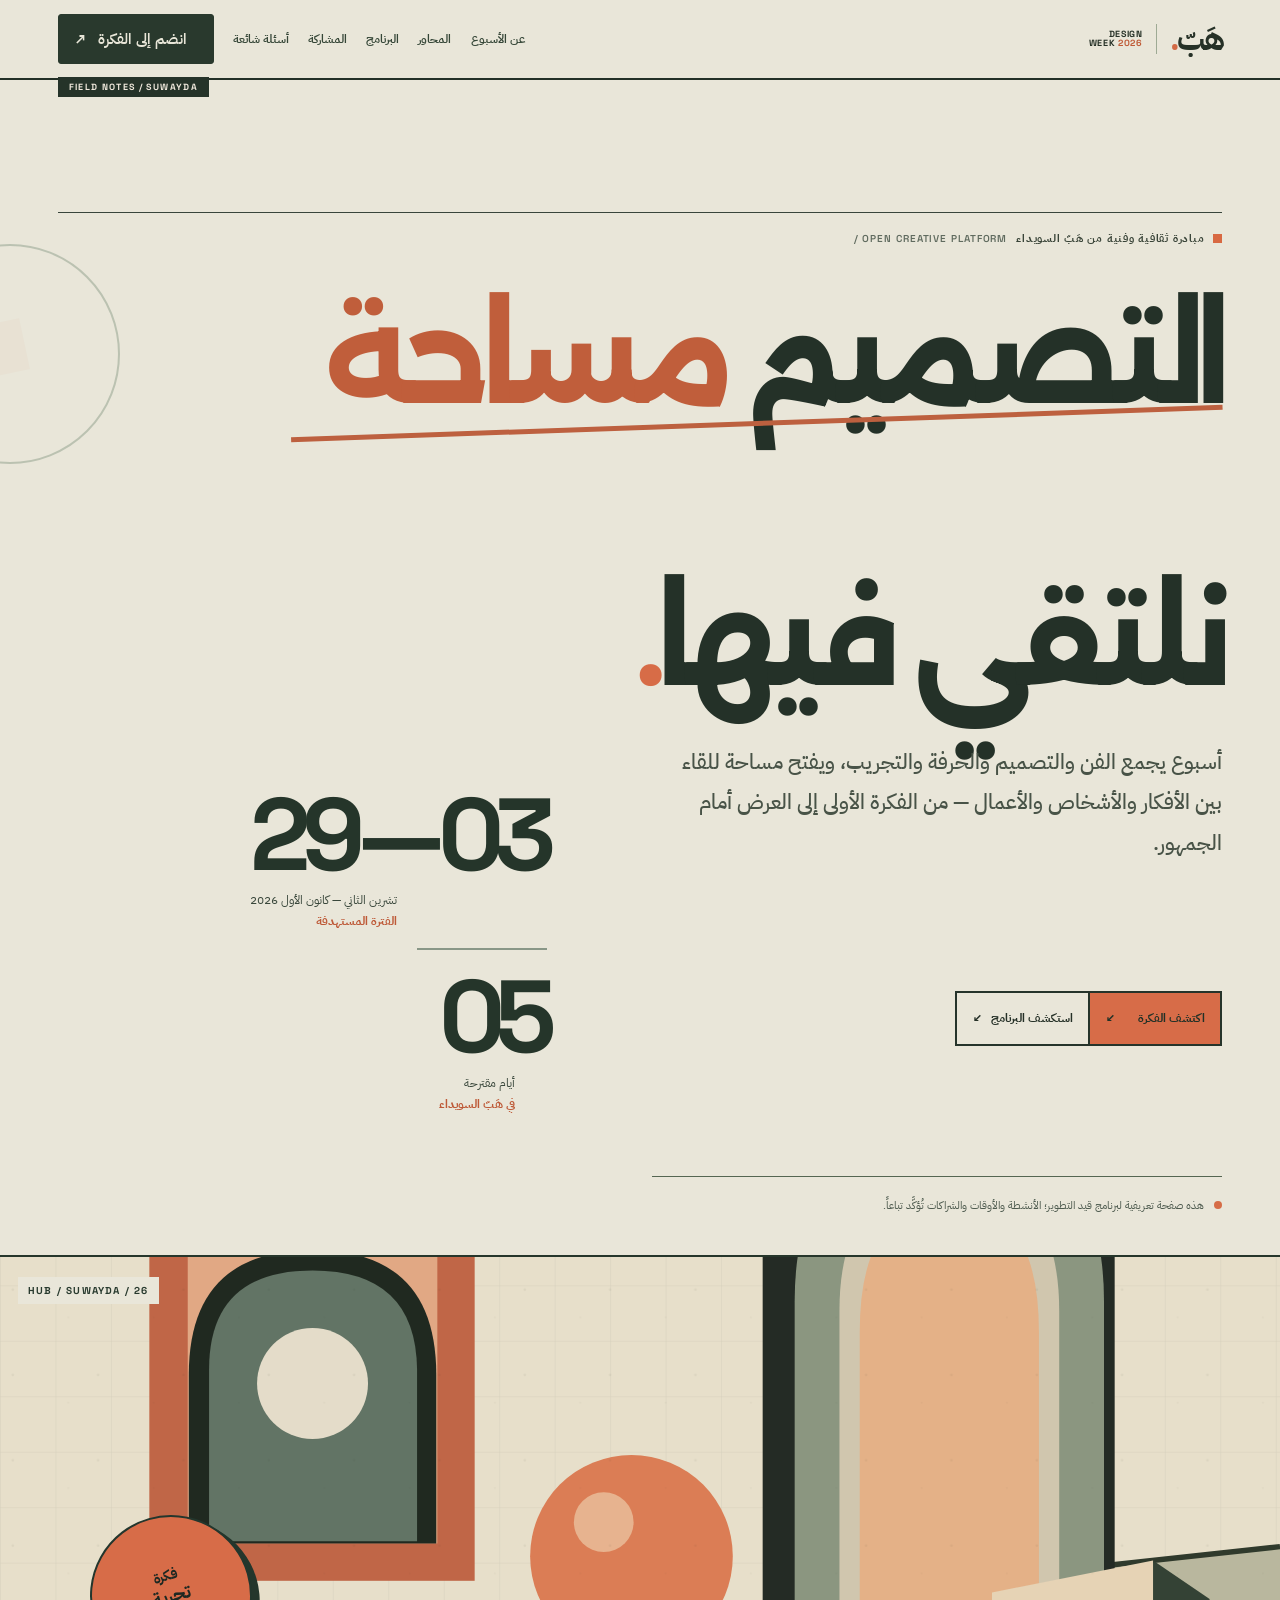
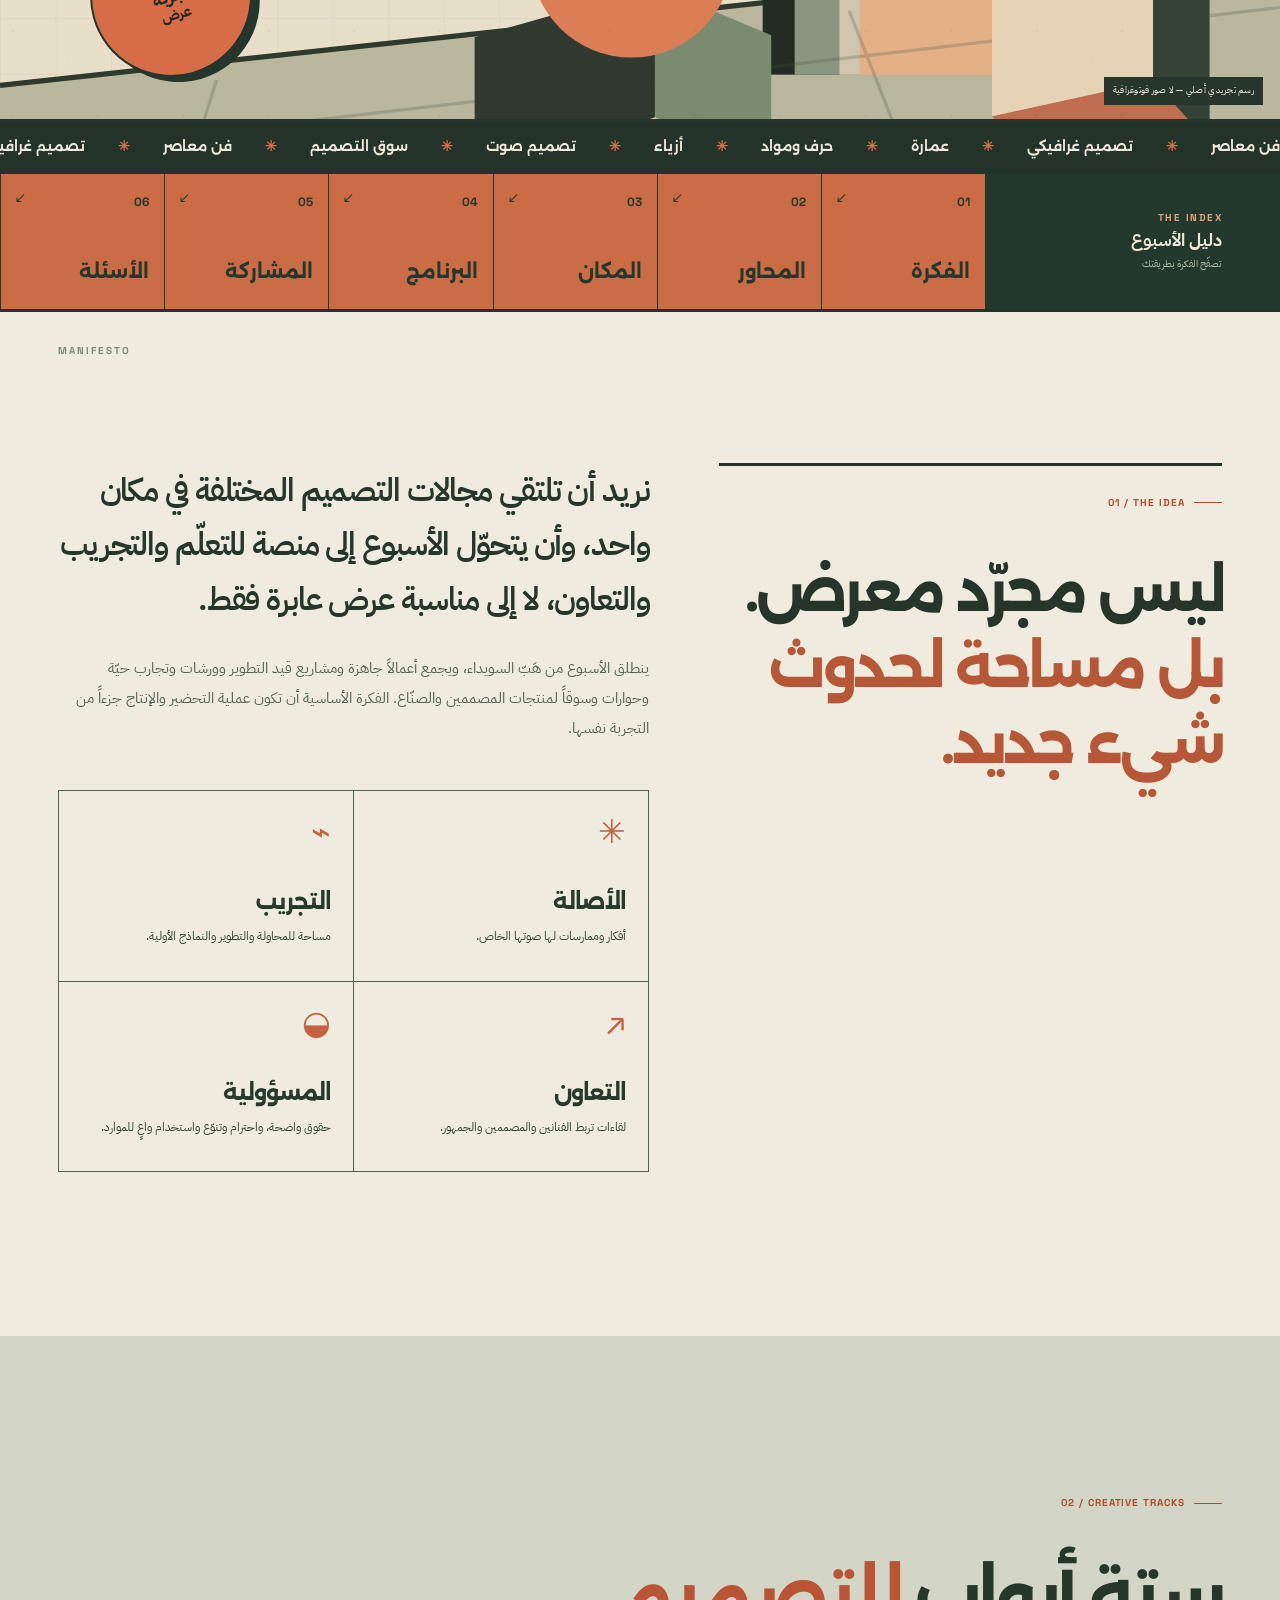
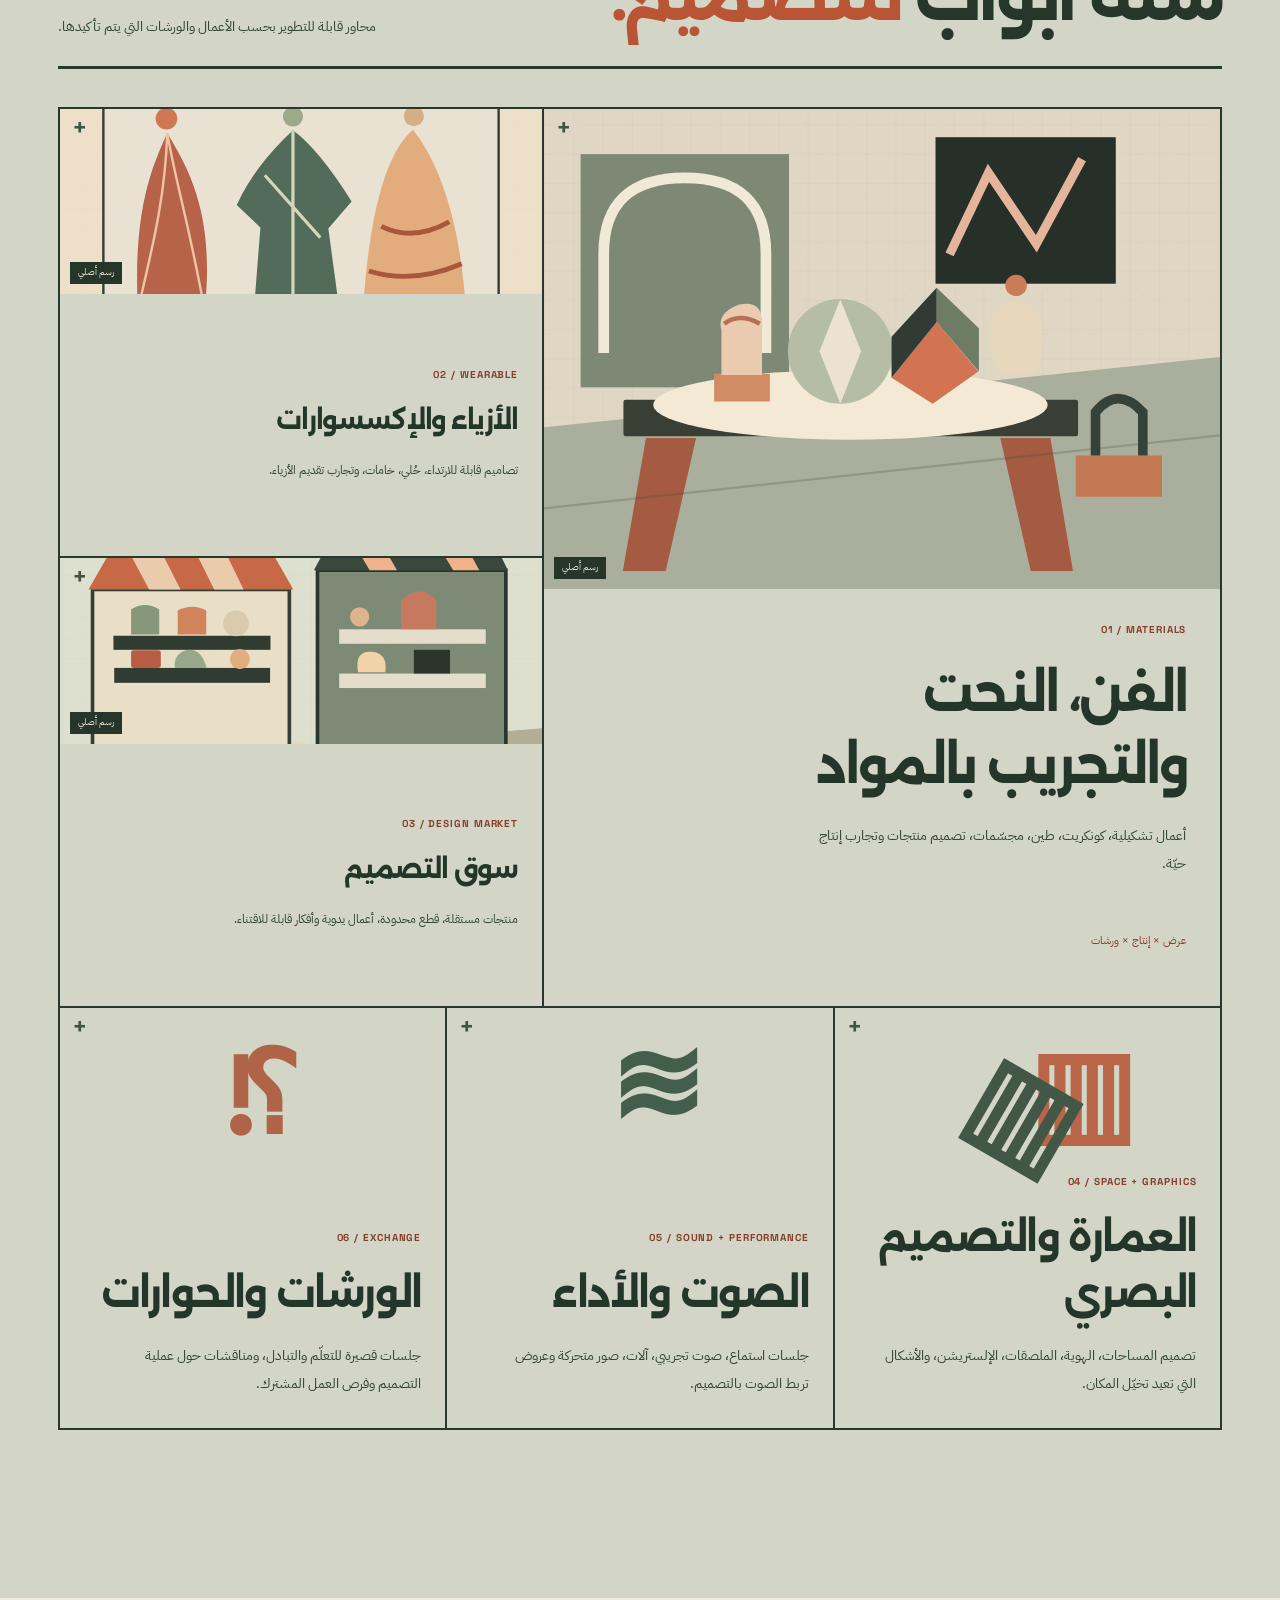
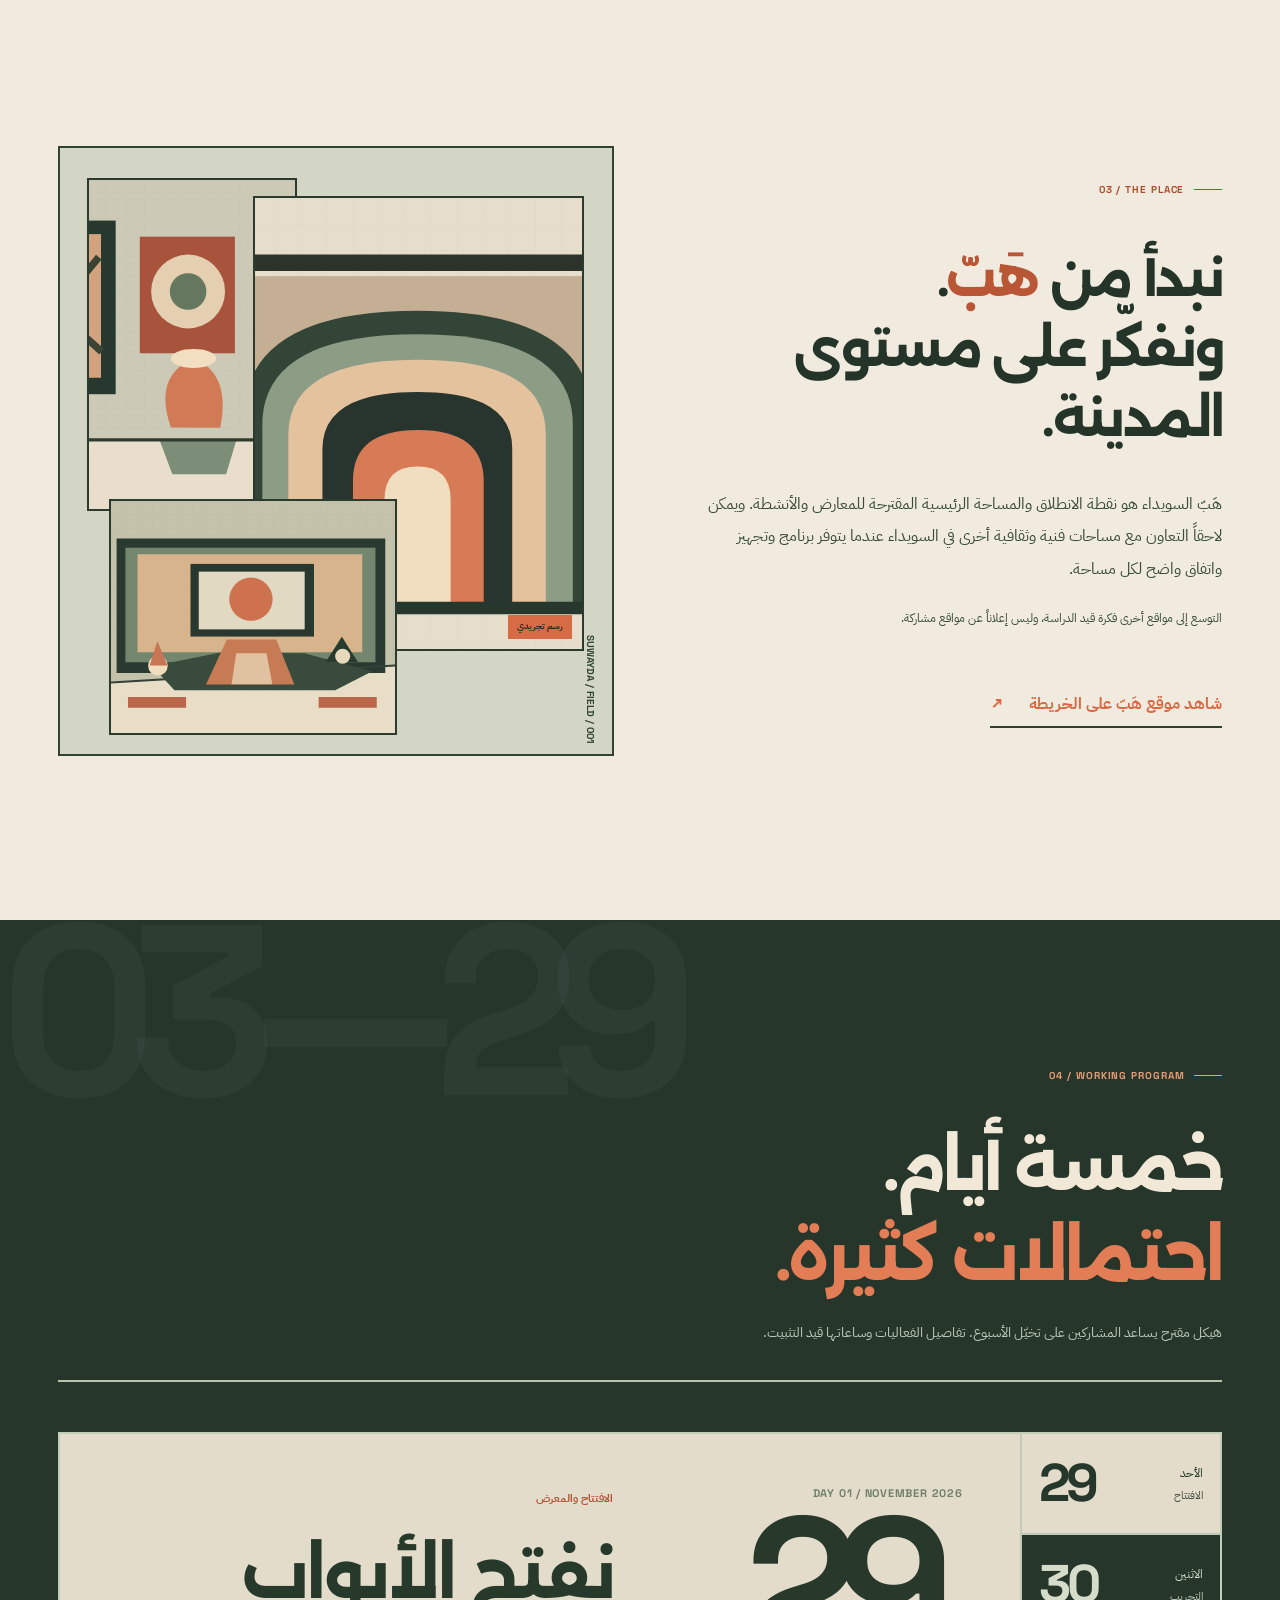
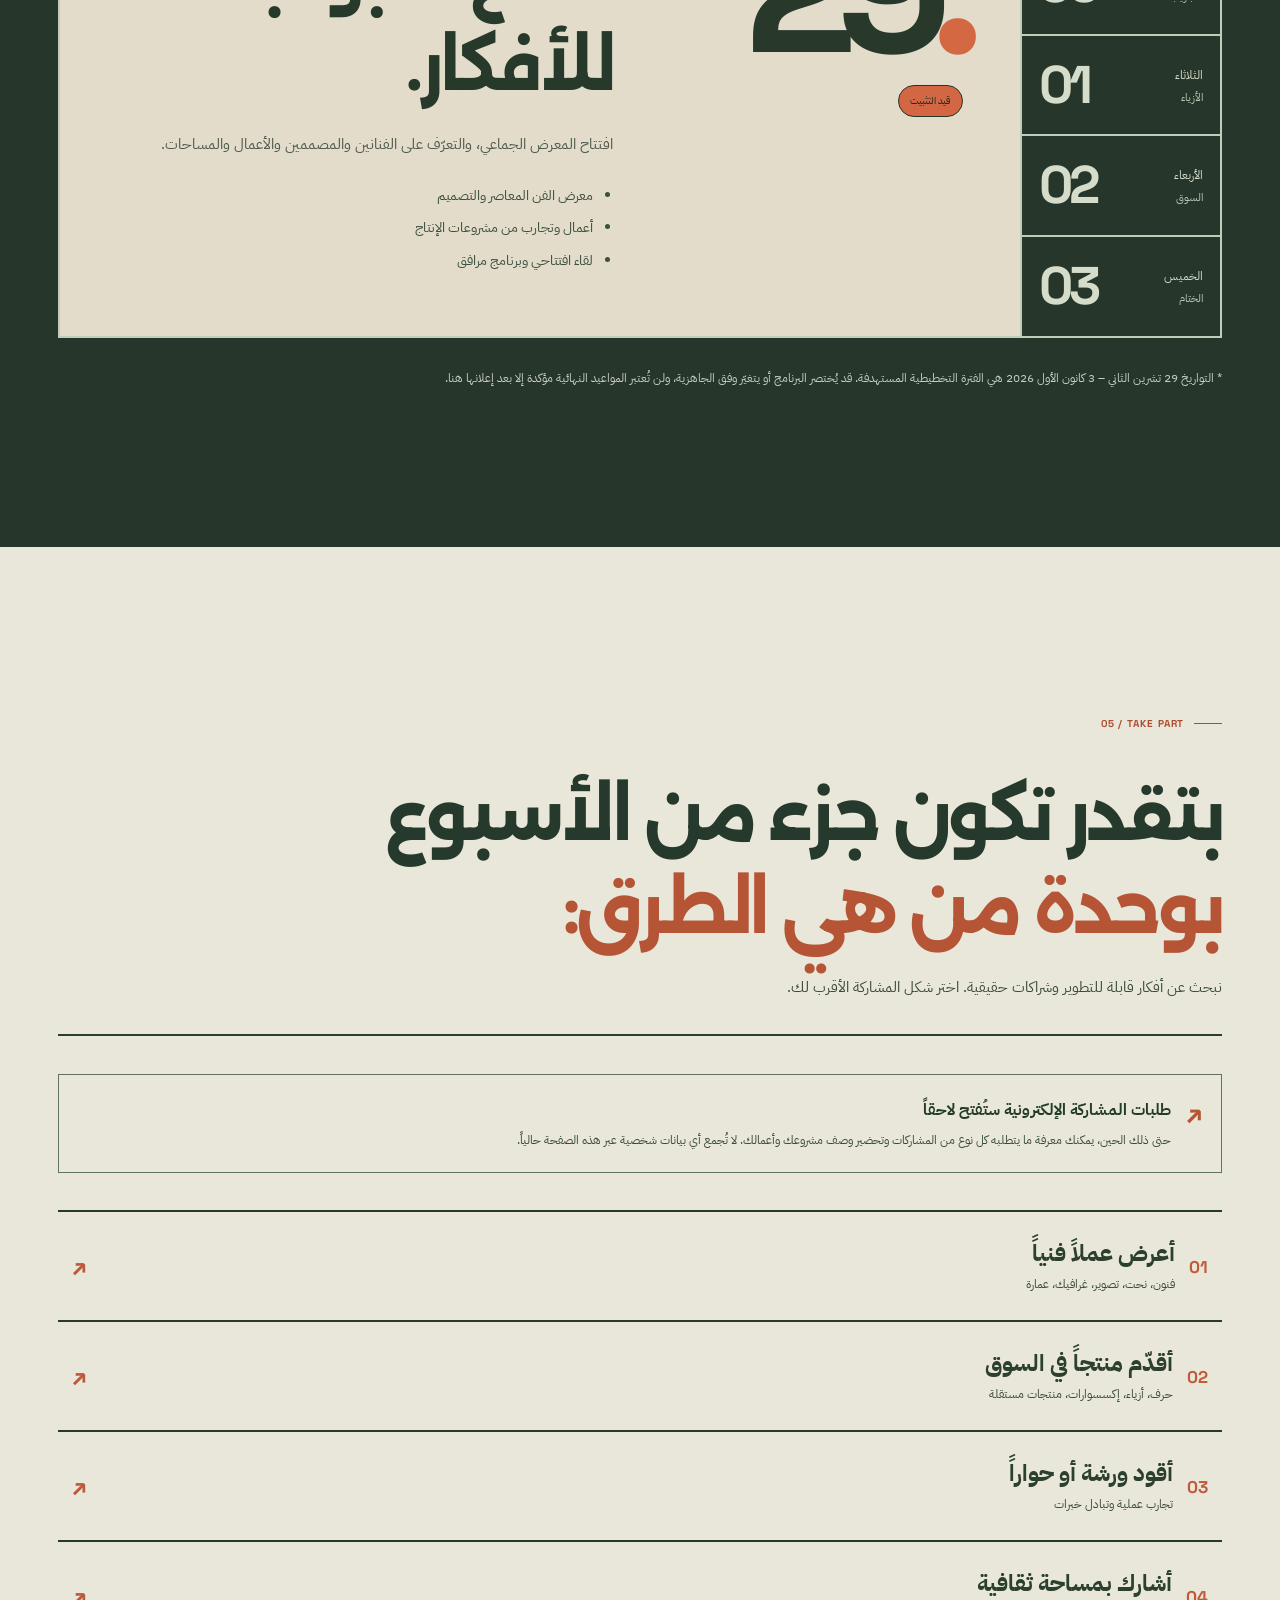
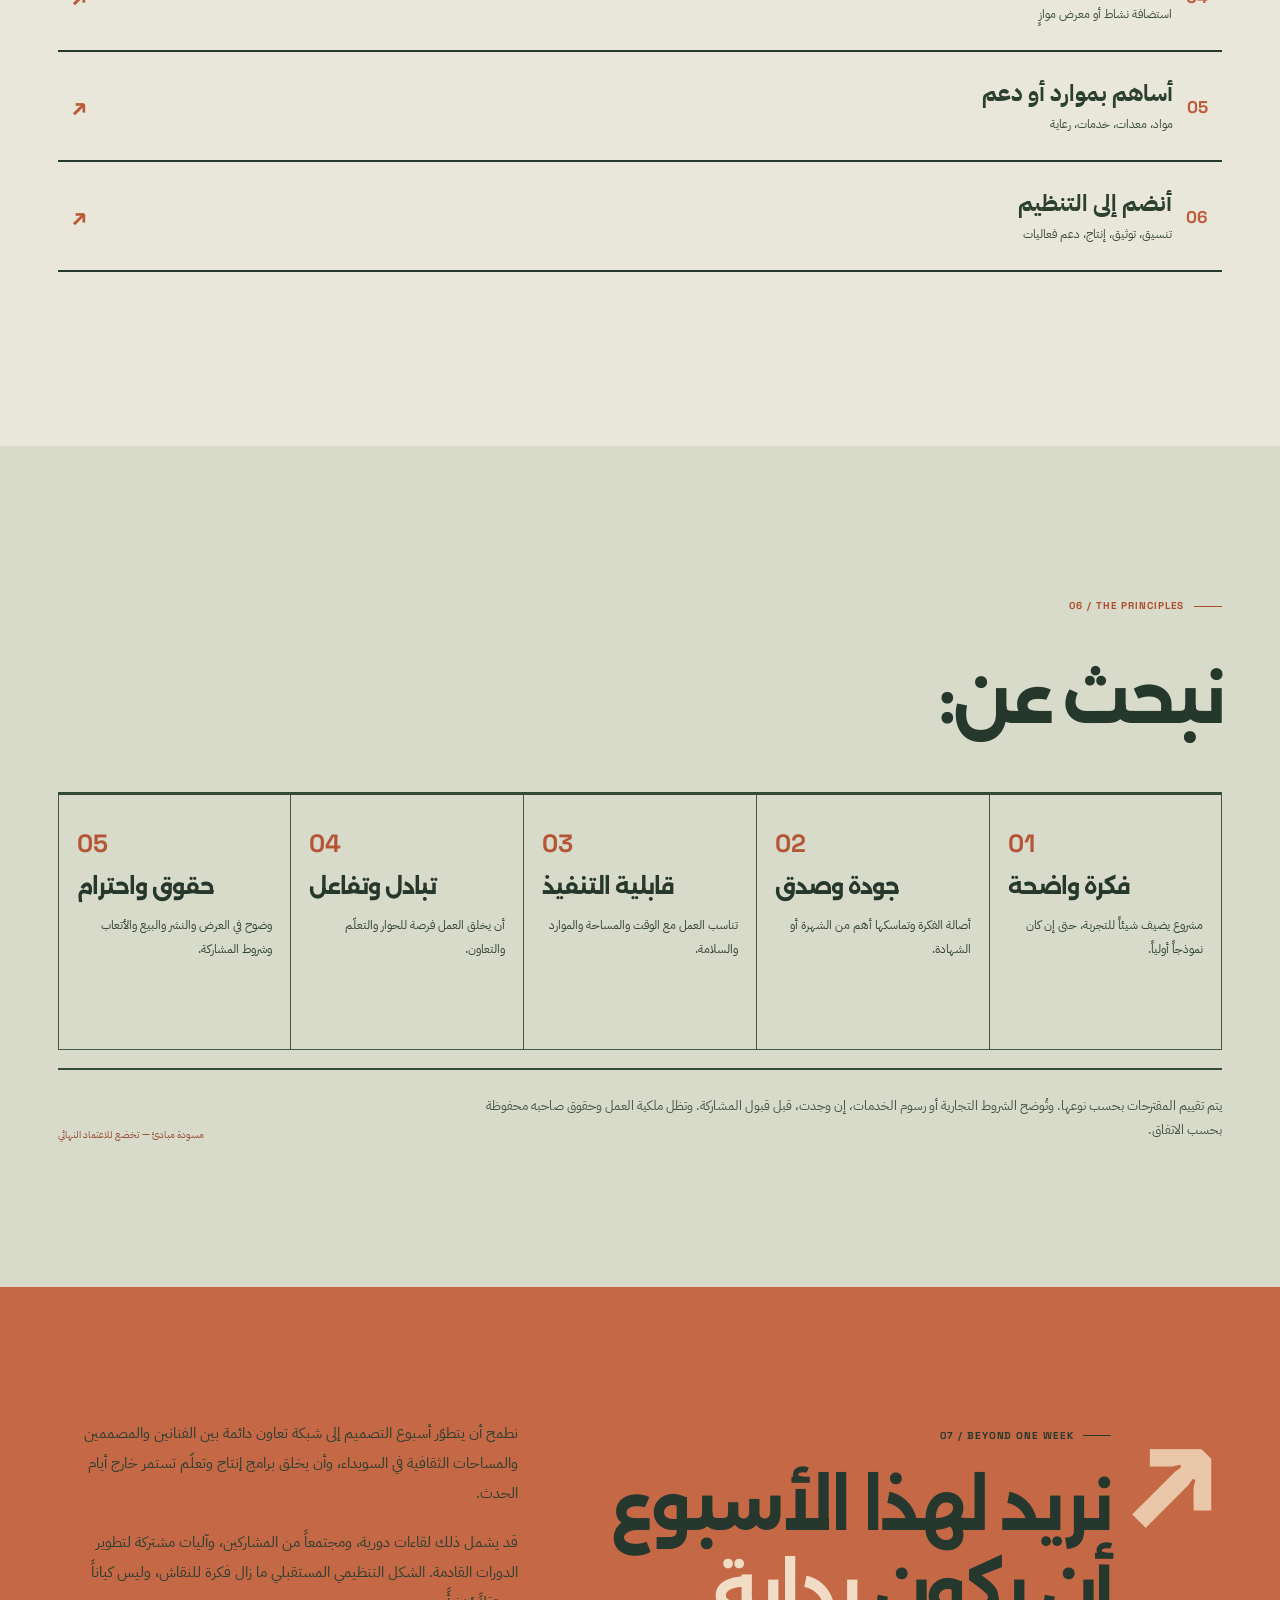
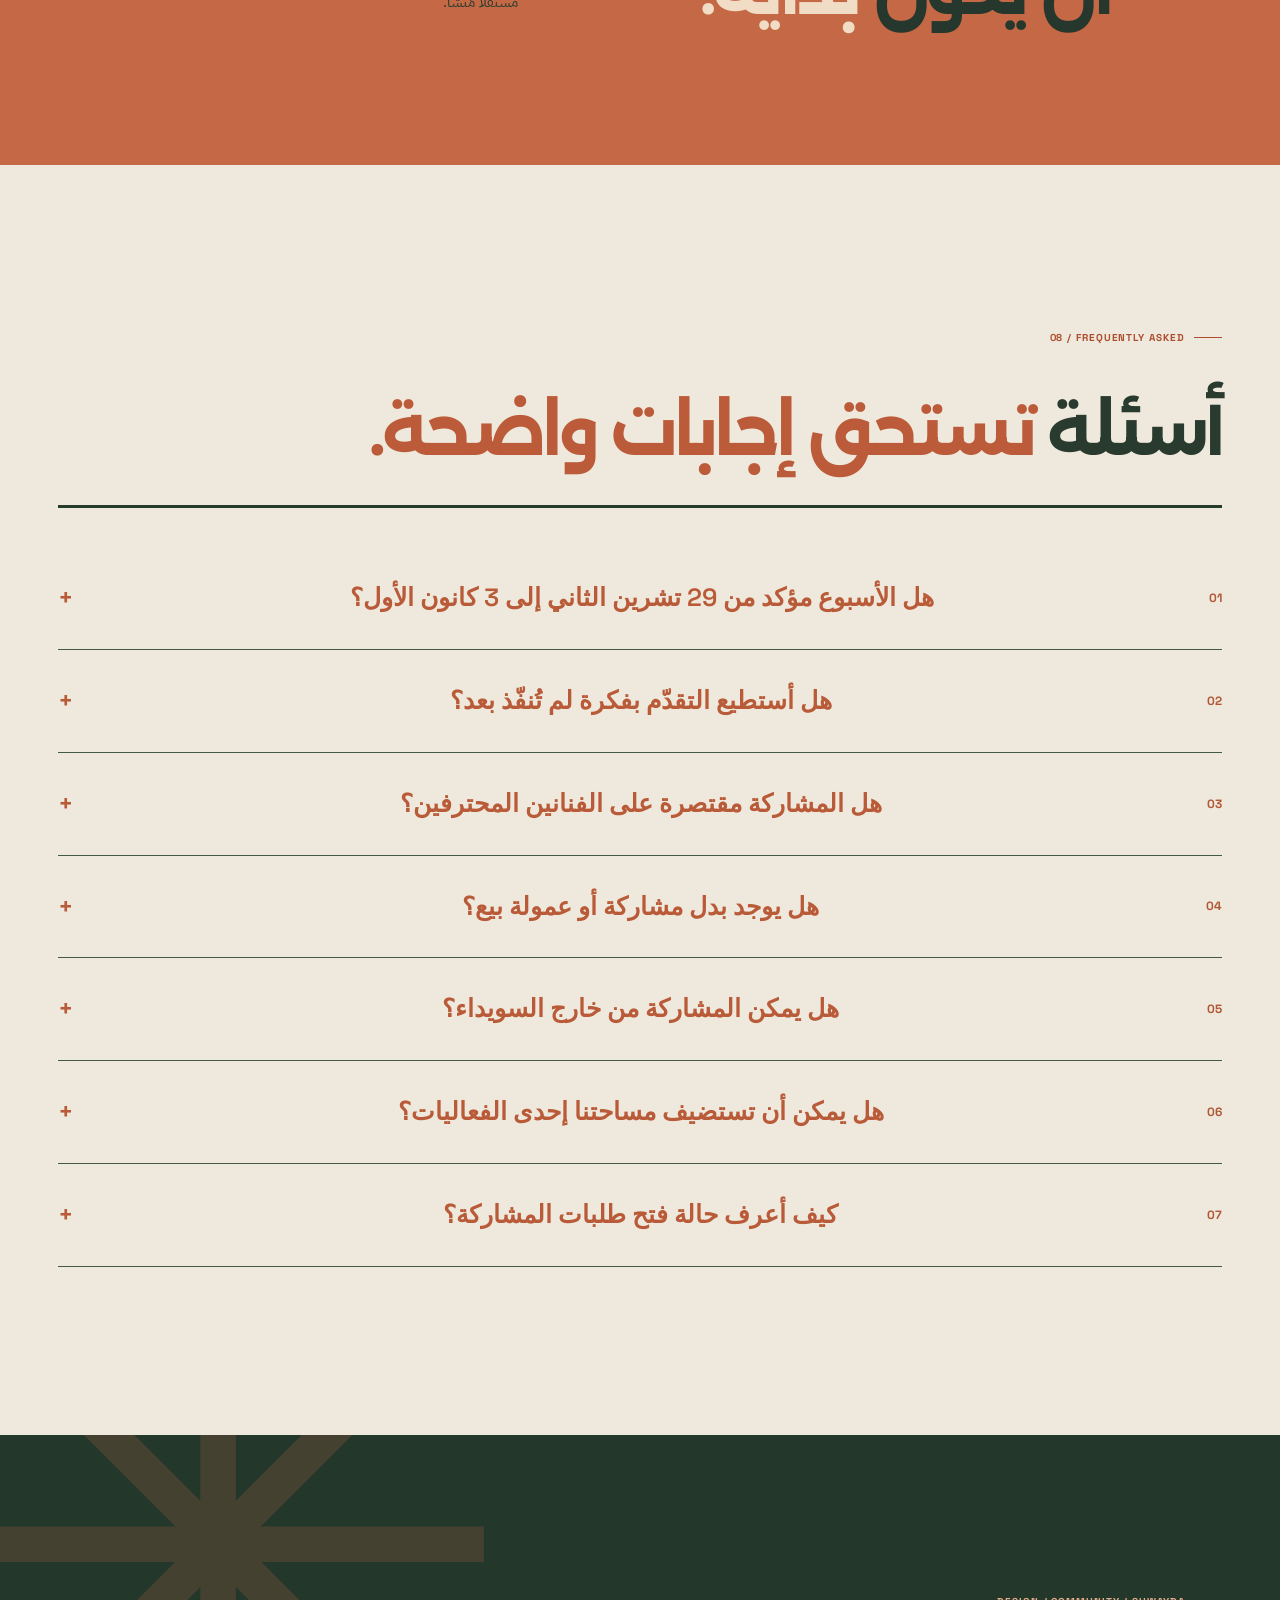
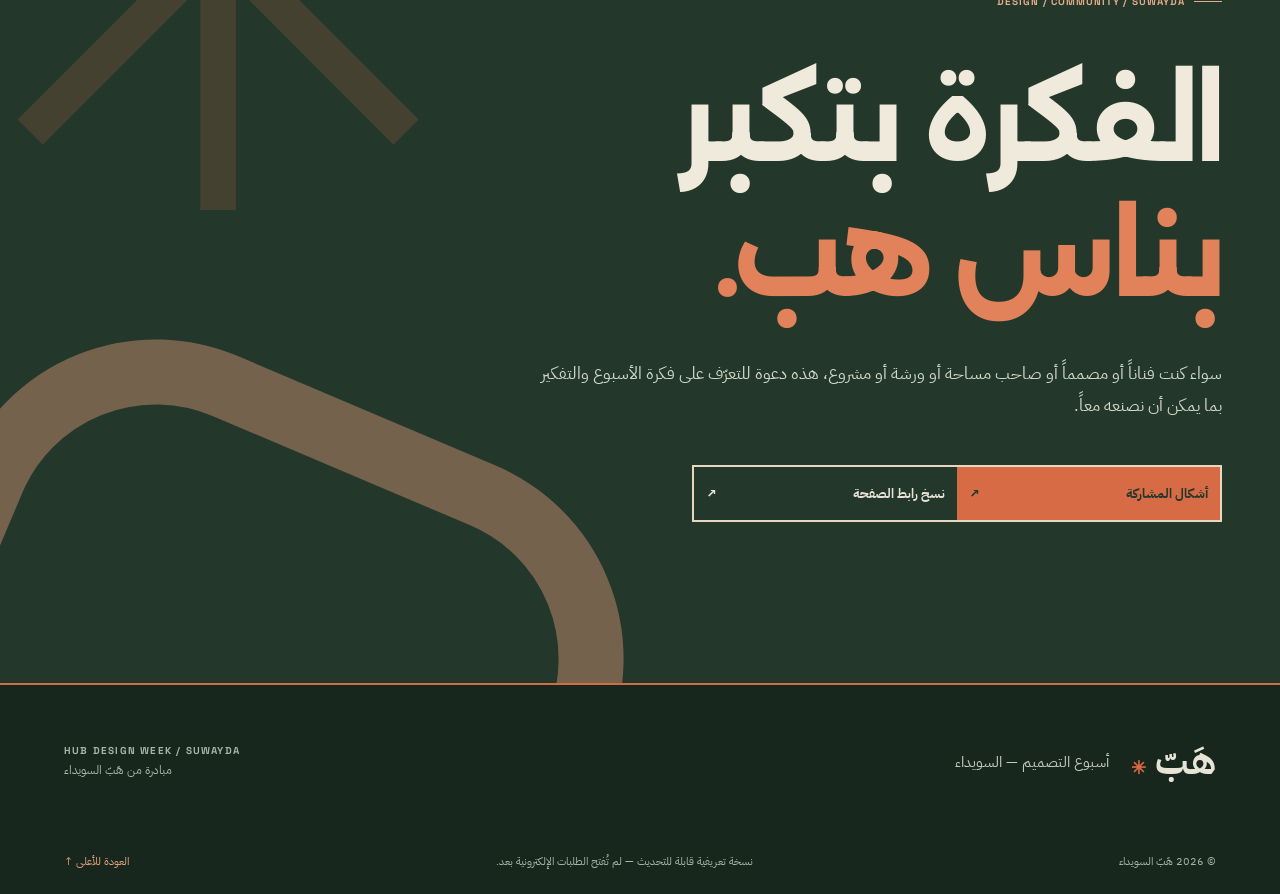
==== index.html @ 2456beac "copy: update Arabic festival headings and annotate all major site sections" ====
<!doctype html>
<html lang="ar" dir="rtl">
<head>
  <meta charset="utf-8">
  <meta name="viewport" content="width=device-width, initial-scale=1">
  <meta name="color-scheme" content="dark light">
  <meta name="theme-color" content="#e9e6d9">
  <meta name="description" content="أسبوع التصميم في هَبّ السويداء: مساحة للتصميم والفنون والتجريب والإنتاج المشترك. تعرّف على الرؤية والأنشطة المقترحة وآليات المشاركة.">
  <meta property="og:type" content="website">
  <meta property="og:title" content="أسبوع التصميم في السويداء | Hub Design Week">
  <meta property="og:description" content="خمسة أيام مقترحة تجمع الفن والتصميم والحرفة والموسيقى والتجريب في هَبّ السويداء. تعرّف على الرؤية وآليات المشاركة.">
  <meta property="og:locale" content="ar_SY">
  <title>أسبوع التصميم في السويداء — هَبّ</title>
  <link rel="icon" type="image/svg+xml" href="./assets/favicon.svg">
  <link rel="preconnect" href="https://fonts.googleapis.com">
  <link rel="preconnect" href="https://fonts.gstatic.com" crossorigin>
  <link href="https://fonts.googleapis.com/css2?family=Alexandria:wght@500;600;700;800&family=IBM+Plex+Sans+Arabic:wght@400;500;600;700&family=Space+Grotesk:wght@400;500;600;700&display=swap" rel="stylesheet">
  <link rel="stylesheet" href="./assets/styles.css">
  <link rel="stylesheet" href="./assets/mobile-first.css">
  <link rel="stylesheet" href="./assets/atlas.css">
  <link rel="stylesheet" href="./assets/spacing-motion.css">
  <script defer src="./assets/site-config.js"></script>
  <script defer src="./assets/main.js"></script>
  <script defer src="./assets/scroll-effects.js"></script>
</head>
<body class="design-atlas">
  <a class="skip" href="#main">تجاوز إلى المحتوى</a>
  <div class="scroll-progress" aria-hidden="true"></div>
  <header class="site-header" id="top">
    <a class="site-brand" href="#top" aria-label="العودة إلى بداية الصفحة">
      <span class="brand-stamp">هَـبّ<span class="brand-dot">.</span></span>
      <span class="brand-divider"></span>
      <span class="brand-sub">DESIGN<br>WEEK <small>2026</small></span>
    </a>
    <button class="nav-toggle" type="button" aria-expanded="false" aria-controls="site-nav" aria-label="فتح القائمة"><span></span><span></span></button>
    <nav id="site-nav" class="site-nav" aria-label="التنقّل الرئيسي">
      <a href="#about" data-cms-key="nav.about" data-cms-group="التنقل" data-cms-label="رابط عن الأسبوع">عن الأسبوع</a>
      <a href="#tracks" data-cms-key="nav.tracks" data-cms-group="التنقل" data-cms-label="رابط المحاور">المحاور</a>
      <a href="#program" data-cms-key="nav.program" data-cms-group="التنقل" data-cms-label="رابط البرنامج">البرنامج</a>
      <a href="#participate" data-cms-key="nav.participate" data-cms-group="التنقل" data-cms-label="رابط المشاركة">المشاركة</a>
      <a href="#faq" data-cms-key="nav.faq" data-cms-group="التنقل" data-cms-label="رابط أسئلة شائعة">أسئلة شائعة</a>
      <a class="nav-cta" href="#participate"><span data-cms-key="nav.cta" data-cms-group="التنقل" data-cms-label="زر الدعوة للمشاركة">انضم إلى الفكرة</span> <span aria-hidden="true">↗</span></a>
    </nav>
  </header>

  <main id="main">
    <section class="hero section-shell" aria-labelledby="hero-title">
      <div class="hero-graphic" aria-hidden="true"><span class="hero-orbit"></span><span class="hero-block"></span></div>
      <div class="hero-content">
        <div class="eyebrow"><span class="accent-square"></span> <span data-cms-key="hero.kicker" data-cms-group="مقدمة الأسبوع" data-cms-label="اسم المبادرة">مبادرة ثقافية وفنية من هَبّ السويداء</span> <span class="eyebrow-en" lang="en">/ OPEN CREATIVE PLATFORM</span></div>
        <h1 id="hero-title"><b data-cms-key="hero.title1" data-cms-group="مقدمة الأسبوع" data-cms-label="عنوان المقدمة — أول كلمة">التصميم</b> <em data-cms-key="hero.title2" data-cms-group="مقدمة الأسبوع" data-cms-label="عنوان المقدمة — الكلمة الملونة">مساحة</em><br><b data-cms-key="hero.title3" data-cms-group="مقدمة الأسبوع" data-cms-label="عنوان المقدمة — السطر الثاني">نلتقي فيها</b><span class="punct">.</span></h1>
        <p class="hero-lead" data-cms-key="hero.lead" data-cms-group="مقدمة الأسبوع" data-cms-label="النص الرئيسي">أسبوع يجمع الفن والتصميم والحرفة والتجريب، ويفتح مساحة للقاء بين الأفكار والأشخاص والأعمال — من الفكرة الأولى إلى العرض أمام الجمهور.</p>
        <div class="hero-actions"><a href="#vision" class="btn btn-solid"><span data-cms-key="hero.action1" data-cms-group="مقدمة الأسبوع" data-cms-label="زر اكتشف الفكرة">اكتشف الفكرة</span> <span aria-hidden="true">↙</span></a><a href="#program" class="btn btn-outline"><span data-cms-key="hero.action2" data-cms-group="مقدمة الأسبوع" data-cms-label="زر استكشف البرنامج">استكشف البرنامج</span> <span aria-hidden="true">↙</span></a></div>
        <div class="hero-data">
          <div><span class="hero-data-value">29—03</span><span class="hero-data-label">تشرين الثاني — كانون الأول 2026<br><b>الفترة المستهدفة</b></span></div>
          <div class="hero-data-divider"></div>
          <div><span class="hero-data-value">05</span><span class="hero-data-label">أيام مقترحة<br><b>في هَبّ السويداء</b></span></div>
        </div>
        <div class="status-note"><span class="note-dot"></span> <span data-cms-key="hero.status" data-cms-group="مقدمة الأسبوع" data-cms-label="ملاحظة حالة التحضير">هذه صفحة تعريفية لبرنامج قيد التطوير؛ الأنشطة والأوقات والشراكات تُؤكَّد تباعاً.</div>
      </div>
      <div class="hero-visual atlas-illustration">
        <img src="./assets/illustrations/hero.svg" alt="رسم تجريدي لمساحة معرض تصميم تضم أعمالاً ومنحوتات وزوّاراً" fetchpriority="high" width="1470" height="827">
        <div class="visual-marker marker-top" lang="en">HUB / SUWAYDA / 26</div>
        <div class="visual-sticker" aria-hidden="true"><span>فكرة</span><span>تجربة</span><span>عرض</span></div>
        <div class="image-credit">رسم تجريدي أصلي — لا صور فوتوغرافية</div>
      </div>
    </section>

    <div class="marquee" aria-label="محاور أسبوع التصميم"><div class="marquee-inner" aria-hidden="true">فن معاصر <b>✳</b> تصميم غرافيكي <b>✳</b> عمارة <b>✳</b> حرف ومواد <b>✳</b> أزياء <b>✳</b> تصميم صوت <b>✳</b> سوق التصميم <b>✳</b> فن معاصر <b>✳</b> تصميم غرافيكي <b>✳</b> عمارة <b>✳</b> حرف ومواد <b>✳</b> أزياء <b>✳</b></div></div>


    <nav class="atlas-index" aria-label="دليل أقسام أسبوع التصميم">
      <div class="atlas-index-lead"><span>THE INDEX</span><strong data-cms-key="index.title" data-cms-group="دليل الموقع" data-cms-label="عنوان دليل الأقسام">دليل الأسبوع</strong><small data-cms-key="index.description" data-cms-group="دليل الموقع" data-cms-label="مقدمة الدليل">تصفّح الفكرة بطريقتك</small></div>
      <a href="#about"><span>01</span><strong data-cms-key="index.about" data-cms-group="دليل الموقع" data-cms-label="عنوان قسم الفكرة">الفكرة</strong><i aria-hidden="true">↙</i></a>
      <a href="#tracks"><span>02</span><strong data-cms-key="index.tracks" data-cms-group="دليل الموقع" data-cms-label="عنوان قسم المحاور">المحاور</strong><i aria-hidden="true">↙</i></a>
      <a href="#place"><span>03</span><strong data-cms-key="index.place" data-cms-group="دليل الموقع" data-cms-label="عنوان قسم المكان">المكان</strong><i aria-hidden="true">↙</i></a>
      <a href="#program"><span>04</span><strong data-cms-key="index.program" data-cms-group="دليل الموقع" data-cms-label="عنوان قسم البرنامج">البرنامج</strong><i aria-hidden="true">↙</i></a>
      <a href="#participate"><span>05</span><strong data-cms-key="index.participate" data-cms-group="دليل الموقع" data-cms-label="عنوان قسم المشاركة">المشاركة</strong><i aria-hidden="true">↙</i></a>
      <a href="#faq"><span>06</span><strong data-cms-key="index.faq" data-cms-group="دليل الموقع" data-cms-label="عنوان قسم الأسئلة">الأسئلة</strong><i aria-hidden="true">↙</i></a>
    </nav>

    <section class="section-shell intro" id="about" aria-labelledby="about-title">
      <div class="section-heading"><span class="section-index">01 / THE IDEA</span><h2 id="about-title"><b data-cms-key="about.title1" data-cms-group="تعريف الأسبوع" data-cms-label="عنوان التعريف — السطر الأول">ليس مجرّد معرض.</b><br><span data-cms-key="about.title2" data-cms-group="تعريف الأسبوع" data-cms-label="عنوان التعريف — السطر الثاني">بل مساحة لحدوث شيء جديد.</span></h2></div>
      <div class="intro-grid" id="vision">
        <div class="intro-body"><p class="intro-big" data-cms-key="about.lead" data-cms-group="تعريف الأسبوع" data-cms-label="التعريف الرئيسي">نريد أن تلتقي مجالات التصميم المختلفة في مكان واحد، وأن يتحوّل الأسبوع إلى منصة للتعلّم والتجريب والتعاون، لا إلى مناسبة عرض عابرة فقط.</p><p data-cms-key="about.description" data-cms-group="تعريف الأسبوع" data-cms-label="وصف المبادرة">ينطلق الأسبوع من هَبّ السويداء، ويجمع أعمالاً جاهزة ومشاريع قيد التطوير وورشات وتجارب حيّة وحوارات وسوقاً لمنتجات المصممين والصنّاع. الفكرة الأساسية أن تكون عملية التحضير والإنتاج جزءاً من التجربة نفسها.</p></div>
        <div class="value-grid">
          <div><span class="value-icon">✳</span><h3 data-cms-key="values.originality.title" data-cms-group="المبادئ والقيم" data-cms-label="الأصالة">الأصالة</h3><p data-cms-key="values.originality.description" data-cms-group="المبادئ والقيم" data-cms-label="وصف الأصالة">أفكار وممارسات لها صوتها الخاص.</p></div>
          <div><span class="value-icon">⌁</span><h3 data-cms-key="values.experimentation.title" data-cms-group="المبادئ والقيم" data-cms-label="التجريب">التجريب</h3><p data-cms-key="values.experimentation.description" data-cms-group="المبادئ والقيم" data-cms-label="وصف التجريب">مساحة للمحاولة والتطوير والنماذج الأولية.</p></div>
          <div><span class="value-icon">↗</span><h3 data-cms-key="values.collaboration.title" data-cms-group="المبادئ والقيم" data-cms-label="التعاون">التعاون</h3><p data-cms-key="values.collaboration.description" data-cms-group="المبادئ والقيم" data-cms-label="وصف التعاون">لقاءات تربط الفنانين والمصممين والجمهور.</p></div>
          <div><span class="value-icon">◒</span><h3 data-cms-key="values.responsibility.title" data-cms-group="المبادئ والقيم" data-cms-label="المسؤولية">المسؤولية</h3><p data-cms-key="values.responsibility.description" data-cms-group="المبادئ والقيم" data-cms-label="وصف المسؤولية">حقوق واضحة، واحترام وتنوّع واستخدام واعٍ للموارد.</p></div>
        </div>
      </div>
    </section>

    <section class="section-shell tracks-section" id="tracks" aria-labelledby="tracks-title">
      <div class="section-heading inline"><div><span class="section-index">02 / CREATIVE TRACKS</span><h2 id="tracks-title"><b data-cms-key="tracks.title1" data-cms-group="المحاور الفنية" data-cms-label="عنوان المحاور — الأول">ستة أبواب</b> <span data-cms-key="tracks.title2" data-cms-group="المحاور الفنية" data-cms-label="عنوان المحاور — الملون">للتصميم.</span></h2></div><p data-cms-key="tracks.intro" data-cms-group="المحاور الفنية" data-cms-label="مقدمة المحاور">محاور قابلة للتطوير بحسب الأعمال والورشات التي يتم تأكيدها.</p></div>
      <div class="tracks-grid">
        <article class="track-card track-wide"><div class="track-photo"><img loading="lazy" src="./assets/illustrations/studio.svg" alt="رسم تجريدي لورشة فنية لصناعة وتصميم منتجات" width="1080" height="609"><span class="photo-note">رسم أصلي</span></div><div class="track-body"><span class="track-number">01 / MATERIALS</span><h3><span data-cms-key="tracks.materials.title1" data-cms-group="المحاور الفنية" data-cms-label="الفن والمواد — العنوان 1">الفن، النحت</span><br><span data-cms-key="tracks.materials.title2" data-cms-group="المحاور الفنية" data-cms-label="الفن والمواد — العنوان 2">والتجريب بالمواد</span></h3><p data-cms-key="tracks.materials.description" data-cms-group="المحاور الفنية" data-cms-label="وصف المواد">أعمال تشكيلية، كونكريت، طين، مجسّمات، تصميم منتجات وتجارب إنتاج حيّة.</p><span class="track-keyword">عرض × إنتاج × ورشات</span></div></article>
        <article class="track-card"><div class="track-photo"><img loading="lazy" src="./assets/illustrations/fashion.svg" alt="رسم تجريدي لعرض تصاميم وأزياء في مساحة إبداعية" width="1060" height="596"><span class="photo-note">رسم أصلي</span></div><div class="track-body"><span class="track-number">02 / WEARABLE</span><h3 data-cms-key="tracks.fashion.title" data-cms-group="المحاور الفنية" data-cms-label="الأزياء والإكسسوارات">الأزياء والإكسسوارات</h3><p data-cms-key="tracks.fashion.description" data-cms-group="المحاور الفنية" data-cms-label="وصف الأزياء والإكسسوارات">تصاميم قابلة للارتداء، حُلي، خامات، وتجارب تقديم الأزياء.</p></div></article>
        <article class="track-card"><div class="track-photo"><img loading="lazy" src="./assets/illustrations/market.svg" alt="رسم تجريدي لسوق صُنّاع وتصميم في أجواء مسائية" width="1080" height="609"><span class="photo-note">رسم أصلي</span></div><div class="track-body"><span class="track-number">03 / DESIGN MARKET</span><h3 data-cms-key="tracks.market.title" data-cms-group="المحاور الفنية" data-cms-label="سوق التصميم">سوق التصميم</h3><p data-cms-key="tracks.market.description" data-cms-group="المحاور الفنية" data-cms-label="وصف سوق التصميم">منتجات مستقلة، قطع محدودة، أعمال يدوية وأفكار قابلة للاقتناء.</p></div></article>
        <article class="track-card track-minimal"><div class="track-symbol" aria-hidden="true">▥<span>▥</span></div><div class="track-body"><span class="track-number">04 / SPACE + GRAPHICS</span><h3 data-cms-key="tracks.architecture.title" data-cms-group="المحاور الفنية" data-cms-label="العمارة والتصميم البصري">العمارة والتصميم البصري</h3><p data-cms-key="tracks.architecture.description" data-cms-group="المحاور الفنية" data-cms-label="وصف العمارة والتصميم البصري">تصميم المساحات، الهوية، الملصقات، الإلستريشن، والأشكال التي تعيد تخيّل المكان.</p></div></article>
        <article class="track-card track-minimal orange"><div class="track-symbol sound-symbol" aria-hidden="true">≋</div><div class="track-body"><span class="track-number">05 / SOUND + PERFORMANCE</span><h3 data-cms-key="tracks.sound.title" data-cms-group="المحاور الفنية" data-cms-label="الصوت والأداء">الصوت والأداء</h3><p data-cms-key="tracks.sound.description" data-cms-group="المحاور الفنية" data-cms-label="وصف الصوت والأداء">جلسات استماع، صوت تجريبي، آلات، صور متحركة وعروض تربط الصوت بالتصميم.</p></div></article>
        <article class="track-card track-minimal pale"><div class="track-symbol talk-symbol" aria-hidden="true">؟!</div><div class="track-body"><span class="track-number">06 / EXCHANGE</span><h3 data-cms-key="tracks.workshops.title" data-cms-group="المحاور الفنية" data-cms-label="الورشات والحوارات">الورشات والحوارات</h3><p data-cms-key="tracks.workshops.description" data-cms-group="المحاور الفنية" data-cms-label="وصف الورشات والحوارات">جلسات قصيرة للتعلّم والتبادل، ومناقشات حول عملية التصميم وفرص العمل المشترك.</p></div></article>
      </div>
    </section>

    <section class="section-shell place-section" id="place" aria-labelledby="place-title">
      <div class="place-text"><span class="section-index">03 / THE PLACE</span><h2 id="place-title"><b data-cms-key="place.title1" data-cms-group="المكان" data-cms-label="عنوان المكان — الأول">نبدأ من</b> <em data-cms-key="place.title2" data-cms-group="المكان" data-cms-label="اسم المكان في العنوان">هَبّ</em>.<br><b data-cms-key="place.title3" data-cms-group="المكان" data-cms-label="عنوان المكان — الثاني">ونفكّر على مستوى المدينة.</b></h2><p data-cms-key="place.description" data-cms-group="المكان" data-cms-label="تعريف المكان">هَبّ السويداء هو نقطة الانطلاق والمساحة الرئيسية المقترحة للمعارض والأنشطة. ويمكن لاحقاً التعاون مع مساحات فنية وثقافية أخرى في السويداء عندما يتوفر برنامج وتجهيز واتفاق واضح لكل مساحة.</p><p class="small-note" data-cms-key="place.note" data-cms-group="المكان" data-cms-label="ملاحظة المكان">التوسع إلى مواقع أخرى فكرة قيد الدراسة، وليس إعلاناً عن مواقع مشاركة.</p><a class="text-link" href="https://maps.app.goo.gl/bVf3p4Tzz5wDsM7r9?g_st=aw" target="_blank" rel="noopener noreferrer"><span data-cms-key="place.link" data-cms-group="المكان" data-cms-label="نص رابط الخريطة">شاهد موقع هَبّ على الخريطة</span> <span aria-hidden="true">↗</span></a></div>
      <div class="place-collage"><figure class="place-a"><img loading="lazy" src="./assets/illustrations/entrance.svg" alt="رسم تجريدي مستوحى من مدخل مساحة ثقافية" width="720" height="1641"><figcaption>رسم تجريدي</figcaption></figure><figure class="place-b"><img loading="lazy" src="./assets/illustrations/gallery.svg" alt="رسم تجريدي لمساحة معرض فني" width="720" height="1641"></figure><figure class="place-c"><img loading="lazy" src="./assets/illustrations/hall.svg" alt="رسم معماري تجريدي لقاعة متعددة الاستخدامات" width="720" height="1641"></figure></div>
    </section>

    <section class="program-section" id="program" aria-labelledby="program-title">
      <div class="section-shell"><div class="section-heading inline"><div><span class="section-index">04 / WORKING PROGRAM</span><h2 id="program-title"><b data-cms-key="program.headline1" data-cms-group="البرنامج" data-cms-label="عنوان البرنامج — الأول">خمسة أيام.</b><br><span data-cms-key="program.headline2" data-cms-group="البرنامج" data-cms-label="عنوان البرنامج — الثاني">احتمالات كثيرة.</span></h2></div><p data-cms-key="program.intro" data-cms-group="البرنامج" data-cms-label="مقدمة البرنامج">هيكل مقترح يساعد المشاركين على تخيّل الأسبوع. تفاصيل الفعاليات وساعاتها قيد التثبيت.</p></div>
      <div class="schedule"><div class="schedule-tabs" role="tablist" aria-label="أيام الأسبوع">
        <button type="button" class="day-tab is-active" role="tab" aria-selected="true" aria-controls="day-content" id="day-1" data-day="0"><span class="day-name">الأحد</span><strong>29</strong><span class="day-small" data-cms-key="program.0.short" data-cms-group="البرنامج" data-cms-label="عنوان يوم 1">الافتتاح</span></button>
        <button type="button" class="day-tab" role="tab" aria-selected="false" aria-controls="day-content" id="day-2" data-day="1" tabindex="-1"><span class="day-name">الاثنين</span><strong>30</strong><span class="day-small" data-cms-key="program.1.short" data-cms-group="البرنامج" data-cms-label="عنوان يوم 2">التجريب</span></button>
        <button type="button" class="day-tab" role="tab" aria-selected="false" aria-controls="day-content" id="day-3" data-day="2" tabindex="-1"><span class="day-name">الثلاثاء</span><strong>01</strong><span class="day-small" data-cms-key="program.2.short" data-cms-group="البرنامج" data-cms-label="عنوان يوم 3">الأزياء</span></button>
        <button type="button" class="day-tab" role="tab" aria-selected="false" aria-controls="day-content" id="day-4" data-day="3" tabindex="-1"><span class="day-name">الأربعاء</span><strong>02</strong><span class="day-small" data-cms-key="program.3.short" data-cms-group="البرنامج" data-cms-label="عنوان يوم 4">السوق</span></button>
        <button type="button" class="day-tab" role="tab" aria-selected="false" aria-controls="day-content" id="day-5" data-day="4" tabindex="-1"><span class="day-name">الخميس</span><strong>03</strong><span class="day-small" data-cms-key="program.4.short" data-cms-group="البرنامج" data-cms-label="عنوان يوم 5">الختام</span></button>
      </div><div class="schedule-panel" role="tabpanel" id="day-content" aria-labelledby="day-1" tabindex="0">
        <div class="schedule-aside"><span class="schedule-overline">DAY 01 / NOVEMBER 2026</span><div class="giant-number" id="panel-number">29<span>.</span></div><div class="schedule-state">قيد التثبيت</div></div>
        <div class="schedule-description"><span class="schedule-tag" id="panel-tag">الافتتاح والمعرض</span><h3 id="panel-title">نفتح الأبواب للأفكار.</h3><p id="panel-summary">افتتاح المعرض الجماعي، والتعرّف على الفنانين والمصممين والأعمال والمساحات.</p><ul id="panel-list"><li>معرض الفن المعاصر والتصميم</li><li>أعمال وتجارب من مشروعات الإنتاج</li><li>لقاء افتتاحي وبرنامج مرافق</li></ul></div>
      </div></div><p class="program-disclaimer" data-cms-key="program.disclaimer" data-cms-group="البرنامج" data-cms-label="التواريخ">* التواريخ 29 تشرين الثاني – 3 كانون الأول 2026 هي الفترة التخطيطية المستهدفة. قد يُختصر البرنامج أو يتغيّر وفق الجاهزية، ولن تُعتبر المواعيد النهائية مؤكدة إلا بعد إعلانها هنا.</p></div>
    </section>

    <section class="section-shell participate-section" id="participate" aria-labelledby="participate-title">
      <div class="section-heading inline"><div><span class="section-index">05 / TAKE PART</span><h2 id="participate-title"><b data-cms-key="participate.headline1" data-cms-group="المشاركة" data-cms-label="عنوان المشاركة — الأول">بتقدر تكون جزء من الأسبوع</b><br><span data-cms-key="participate.headline2" data-cms-group="المشاركة" data-cms-label="عنوان المشاركة — الثاني">بوحدة من هي الطرق:</span></h2></div><p data-cms-key="participate.intro" data-cms-group="المشاركة" data-cms-label="مقدمة المشاركة">نبحث عن أفكار قابلة للتطوير وشراكات حقيقية. اختر شكل المشاركة الأقرب لك.</p></div>
      <div class="application-note"><span class="notice-icon" aria-hidden="true">↗</span><div><strong>طلبات المشاركة الإلكترونية ستُفتح لاحقاً</strong><p>حتى ذلك الحين، يمكنك معرفة ما يتطلبه كل نوع من المشاركات وتحضير وصف مشروعك وأعمالك. لا تُجمع أي بيانات شخصية عبر هذه الصفحة حالياً.</p></div></div>
      <div class="participation-grid" id="participation-grid">
        <button class="participation-card" type="button" aria-controls="application-detail" aria-expanded="false" data-type="artist" aria-pressed="false"><span class="part-index">01</span><span class="part-main"><strong data-cms-key="participate.artist.title" data-cms-group="المشاركة" data-cms-label="عنوان أعرض عملاً فنياً">أعرض عملاً فنياً</strong><small data-cms-key="participate.artist.subtitle" data-cms-group="المشاركة" data-cms-label="وصف أعرض عملاً فنياً">فنون، نحت، تصوير، غرافيك، عمارة</small></span><span class="part-arrow" aria-hidden="true">↗</span></button>
        <button class="participation-card" type="button" aria-controls="application-detail" aria-expanded="false" data-type="maker" aria-pressed="false"><span class="part-index">02</span><span class="part-main"><strong data-cms-key="participate.maker.title" data-cms-group="المشاركة" data-cms-label="عنوان أقدّم منتجاً في السوق">أقدّم منتجاً في السوق</strong><small data-cms-key="participate.maker.subtitle" data-cms-group="المشاركة" data-cms-label="وصف أقدّم منتجاً في السوق">حرف، أزياء، إكسسوارات، منتجات مستقلة</small></span><span class="part-arrow" aria-hidden="true">↗</span></button>
        <button class="participation-card" type="button" aria-controls="application-detail" aria-expanded="false" data-type="workshop" aria-pressed="false"><span class="part-index">03</span><span class="part-main"><strong data-cms-key="participate.workshop.title" data-cms-group="المشاركة" data-cms-label="عنوان أقود ورشة أو حواراً">أقود ورشة أو حواراً</strong><small data-cms-key="participate.workshop.subtitle" data-cms-group="المشاركة" data-cms-label="وصف أقود ورشة أو حواراً">تجارب عملية وتبادل خبرات</small></span><span class="part-arrow" aria-hidden="true">↗</span></button>
        <button class="participation-card" type="button" aria-controls="application-detail" aria-expanded="false" data-type="space" aria-pressed="false"><span class="part-index">04</span><span class="part-main"><strong data-cms-key="participate.space.title" data-cms-group="المشاركة" data-cms-label="عنوان أشارك بمساحة ثقافية">أشارك بمساحة ثقافية</strong><small data-cms-key="participate.space.subtitle" data-cms-group="المشاركة" data-cms-label="وصف أشارك بمساحة ثقافية">استضافة نشاط أو معرض موازٍ</small></span><span class="part-arrow" aria-hidden="true">↗</span></button>
        <button class="participation-card" type="button" aria-controls="application-detail" aria-expanded="false" data-type="partner" aria-pressed="false"><span class="part-index">05</span><span class="part-main"><strong data-cms-key="participate.partner.title" data-cms-group="المشاركة" data-cms-label="عنوان أساهم بموارد أو دعم">أساهم بموارد أو دعم</strong><small data-cms-key="participate.partner.subtitle" data-cms-group="المشاركة" data-cms-label="وصف أساهم بموارد أو دعم">مواد، معدات، خدمات، رعاية</small></span><span class="part-arrow" aria-hidden="true">↗</span></button>
        <button class="participation-card" type="button" aria-controls="application-detail" aria-expanded="false" data-type="crew" aria-pressed="false"><span class="part-index">06</span><span class="part-main"><strong data-cms-key="participate.crew.title" data-cms-group="المشاركة" data-cms-label="عنوان أنضم إلى التنظيم">أنضم إلى التنظيم</strong><small data-cms-key="participate.crew.subtitle" data-cms-group="المشاركة" data-cms-label="وصف أنضم إلى التنظيم">تنسيق، توثيق، إنتاج، دعم فعاليات</small></span><span class="part-arrow" aria-hidden="true">↗</span></button>
      </div>
      <div class="application-detail" id="application-detail" role="region" aria-label="تفاصيل المشاركة المختارة" aria-live="polite" hidden><div><span class="section-index" data-cms-key="participate.detail.kicker" data-cms-group="المشاركة" data-cms-label="عنوان الإرشادات">جهّز فكرتك</span><h3 id="application-title">اختر شكل المشاركة</h3><p id="application-desc">سنوضح لك المعلومات الأساسية المطلوبة للبدء، ثم نضيف رابط التقديم الإلكتروني عند تفعيله.</p></div><div><h4 data-cms-key="participate.detail.prep" data-cms-group="المشاركة" data-cms-label="عنوان المتطلبات">ما الذي يمكن تحضيره؟</h4><ul id="application-requirements"><li>وصف مختصر للفكرة أو العمل</li><li>صور أو روابط لأعمال سابقة إن توفرت</li><li>احتياجات المساحة والتجهيز</li></ul><a id="application-link" class="btn btn-muted" href="#participate" aria-disabled="true" tabindex="-1">استقبال الطلبات لم يُفتح بعد</a></div></div>
    </section>

    <section class="section-shell standards-section" id="standards" aria-labelledby="standards-title"><div class="section-heading"><span class="section-index">06 / THE PRINCIPLES</span><h2 id="standards-title" data-cms-key="standards.title" data-cms-group="معايير الاختيار" data-cms-label="العنوان الرئيسي">نبحث عن:</h2></div><div class="standards-grid"><article><span>01</span><h3 data-cms-key="standards.1.title" data-cms-group="معايير الاختيار" data-cms-label="فكرة واضحة">فكرة واضحة</h3><p data-cms-key="standards.1.description" data-cms-group="معايير الاختيار" data-cms-label="شرح فكرة واضحة">مشروع يضيف شيئاً للتجربة، حتى إن كان نموذجاً أولياً.</p></article><article><span>02</span><h3 data-cms-key="standards.2.title" data-cms-group="معايير الاختيار" data-cms-label="جودة وصدق">جودة وصدق</h3><p data-cms-key="standards.2.description" data-cms-group="معايير الاختيار" data-cms-label="شرح جودة وصدق">أصالة الفكرة وتماسكها أهم من الشهرة أو الشهادة.</p></article><article><span>03</span><h3 data-cms-key="standards.3.title" data-cms-group="معايير الاختيار" data-cms-label="قابلية التنفيذ">قابلية التنفيذ</h3><p data-cms-key="standards.3.description" data-cms-group="معايير الاختيار" data-cms-label="شرح قابلية التنفيذ">تناسب العمل مع الوقت والمساحة والموارد والسلامة.</p></article><article><span>04</span><h3 data-cms-key="standards.4.title" data-cms-group="معايير الاختيار" data-cms-label="تبادل وتفاعل">تبادل وتفاعل</h3><p data-cms-key="standards.4.description" data-cms-group="معايير الاختيار" data-cms-label="شرح تبادل وتفاعل">أن يخلق العمل فرصة للحوار والتعلّم والتعاون.</p></article><article><span>05</span><h3 data-cms-key="standards.5.title" data-cms-group="معايير الاختيار" data-cms-label="حقوق واحترام">حقوق واحترام</h3><p data-cms-key="standards.5.description" data-cms-group="معايير الاختيار" data-cms-label="شرح حقوق واحترام">وضوح في العرض والنشر والبيع والأتعاب وشروط المشاركة.</p></article></div><div class="standards-footer"><p data-cms-key="standards.note" data-cms-group="معايير الاختيار" data-cms-label="شروط التقييم">يتم تقييم المقترحات بحسب نوعها. وتُوضح الشروط التجارية أو رسوم الخدمات، إن وجدت، قبل قبول المشاركة. وتظل ملكية العمل وحقوق صاحبه محفوظة بحسب الاتفاق.</p><span data-cms-key="standards.caption" data-cms-group="معايير الاختيار" data-cms-label="حالة مسودة المعايير">مسودة مبادئ — تخضع للاعتماد النهائي</span></div></section>

    <section class="section-shell community-section" id="future"><div class="community-mark" aria-hidden="true">↗</div><div><span class="section-index">07 / BEYOND ONE WEEK</span><h2><b data-cms-key="future.title1" data-cms-group="الرؤية المستقبلية" data-cms-label="عنوان الرؤية — الأول">نريد لهذا الأسبوع</b><br><b data-cms-key="future.title2" data-cms-group="الرؤية المستقبلية" data-cms-label="عنوان الرؤية — الثاني">أن يكون</b> <em data-cms-key="future.title3" data-cms-group="الرؤية المستقبلية" data-cms-label="عنوان الرؤية — الملون">بداية.</em></h2></div><div class="community-copy"><p data-cms-key="future.vision" data-cms-group="الرؤية المستقبلية" data-cms-label="الرؤية">نطمح أن يتطوّر أسبوع التصميم إلى شبكة تعاون دائمة بين الفنانين والمصممين والمساحات الثقافية في السويداء، وأن يخلق برامج إنتاج وتعلّم تستمر خارج أيام الحدث.</p><p data-cms-key="future.details" data-cms-group="الرؤية المستقبلية" data-cms-label="التفاصيل">قد يشمل ذلك لقاءات دورية، ومجتمعاً من المشاركين، وآليات مشتركة لتطوير الدورات القادمة. الشكل التنظيمي المستقبلي ما زال فكرة للنقاش، وليس كياناً مستقلاً مُنشأً.</p></div></section>

    <section class="section-shell faq-section" id="faq" aria-labelledby="faq-title"><div class="section-heading"><span class="section-index">08 / FREQUENTLY ASKED</span><h2 id="faq-title"><b data-cms-key="faq.headline1" data-cms-group="الأسئلة الشائعة" data-cms-label="عنوان الأسئلة — الأول">أسئلة</b> <span data-cms-key="faq.headline2" data-cms-group="الأسئلة الشائعة" data-cms-label="عنوان الأسئلة — الثاني">تستحق إجابات واضحة.</span></h2></div><div class="faq-list">
      <details><summary><span data-cms-key="faq.1.question" data-cms-group="الأسئلة الشائعة" data-cms-label="السؤال 1">هل الأسبوع مؤكد من 29 تشرين الثاني إلى 3 كانون الأول؟</span> <span aria-hidden="true">+</span></summary><p data-cms-key="faq.1.answer" data-cms-group="الأسئلة الشائعة" data-cms-label="إجابة 1">هذه هي الفترة المستهدفة حالياً. البرنامج التفصيلي والأنشطة والأوقات قيد التثبيت، وقد يتغيّر نطاق التنفيذ وفق الجاهزية. ستظهر أي تحديثات مؤكدة على هذه الصفحة.</p></details>
      <details><summary><span data-cms-key="faq.2.question" data-cms-group="الأسئلة الشائعة" data-cms-label="السؤال 2">هل أستطيع التقدّم بفكرة لم تُنفّذ بعد؟</span> <span aria-hidden="true">+</span></summary><p data-cms-key="faq.2.answer" data-cms-group="الأسئلة الشائعة" data-cms-label="إجابة 2">نعم، يمكن اقتراح نموذج أولي أو تجربة أو ورشة إلى جانب الأعمال الجاهزة، مع توضيح ما الذي يمكن تنفيذه وعرضه ضمن الوقت والموارد المتاحة.</p></details>
      <details><summary><span data-cms-key="faq.3.question" data-cms-group="الأسئلة الشائعة" data-cms-label="السؤال 3">هل المشاركة مقتصرة على الفنانين المحترفين؟</span> <span aria-hidden="true">+</span></summary><p data-cms-key="faq.3.answer" data-cms-group="الأسئلة الشائعة" data-cms-label="إجابة 3">لا. تهتم المبادرة بالأفكار المميزة والجودة والتجريب، وتشجع الطلاب والمبتدئين والمستقلين والمجموعات، مع مراعاة ملاءمة كل مقترح للبرنامج.</p></details>
      <details><summary><span data-cms-key="faq.4.question" data-cms-group="الأسئلة الشائعة" data-cms-label="السؤال 4">هل يوجد بدل مشاركة أو عمولة بيع؟</span> <span aria-hidden="true">+</span></summary><p data-cms-key="faq.4.answer" data-cms-group="الأسئلة الشائعة" data-cms-label="إجابة 4">لا يوجد سعر موحد لجميع أشكال المشاركة. شروط السوق أو الورشات أو الخدمات المدفوعة، إن وُجدت، تُوضّح بشكل منفصل قبل الاتفاق. عرض الأعمال الفنية لا يُعامل تلقائياً كنشاط بيع تجاري.</p></details>
      <details><summary><span data-cms-key="faq.5.question" data-cms-group="الأسئلة الشائعة" data-cms-label="السؤال 5">هل يمكن المشاركة من خارج السويداء؟</span> <span aria-hidden="true">+</span></summary><p data-cms-key="faq.5.answer" data-cms-group="الأسئلة الشائعة" data-cms-label="إجابة 5">يمكن اقتراح تعاون أو محتوى عن بُعد إذا كان مناسباً للنشاط والقدرات التقنية. لا توجد حالياً تعهدات بتغطية السفر أو الإقامة أو الشحن.</p></details>
      <details><summary><span data-cms-key="faq.6.question" data-cms-group="الأسئلة الشائعة" data-cms-label="السؤال 6">هل يمكن أن تستضيف مساحتنا إحدى الفعاليات؟</span> <span aria-hidden="true">+</span></summary><p data-cms-key="faq.6.answer" data-cms-group="الأسئلة الشائعة" data-cms-label="إجابة 6">يمكن اقتراح نشاط مميز في مساحة أخرى، على أن تكون هناك جاهزية تشغيلية واتفاق واضح بشأن المسؤوليات والسلامة والميزانية والبرنامج. إضافة المساحات ليست مؤكدة مسبقاً.</p></details>
      <details><summary><span data-cms-key="faq.7.question" data-cms-group="الأسئلة الشائعة" data-cms-label="السؤال 7">كيف أعرف حالة فتح طلبات المشاركة؟</span> <span aria-hidden="true">+</span></summary><p data-cms-key="faq.7.answer" data-cms-group="الأسئلة الشائعة" data-cms-label="إجابة 7">تظهر حالة التقديم وروابط الاستمارات الرسمية في قسم المشاركة من هذه الصفحة. راجع متطلبات كل فئة قبل التقديم؛ ولا يُعد إرسال الطلب موافقة تلقائية على المشاركة.</p></details>
    </div></section>

    <section class="closing-section"><div class="closing-shape" aria-hidden="true"></div><div class="section-shell closing-content"><span class="section-index">DESIGN / COMMUNITY / SUWAYDA</span><h2><b data-cms-key="closing.title1" data-cms-group="الدعوة الختامية" data-cms-label="العنوان الختامي — الأول">الفكرة بتكبر</b><br><em data-cms-key="closing.title2" data-cms-group="الدعوة الختامية" data-cms-label="العنوان الختامي — الثاني">بناس هب.</em></h2><p data-cms-key="closing.description" data-cms-group="الدعوة الختامية" data-cms-label="دعوة المشاركة">سواء كنت فناناً أو مصمماً أو صاحب مساحة أو ورشة أو مشروع، هذه دعوة للتعرّف على فكرة الأسبوع والتفكير بما يمكن أن نصنعه معاً.</p><div class="closing-actions"><a href="#participate" class="btn btn-dark"><span data-cms-key="closing.action" data-cms-group="الدعوة الختامية" data-cms-label="زر أشكال المشاركة">أشكال المشاركة</span> <span aria-hidden="true">↗</span></a><button type="button" class="btn btn-plain" id="share-button"><span data-cms-key="closing.share" data-cms-group="الدعوة الختامية" data-cms-label="زر نسخ الرابط">نسخ رابط الصفحة</span> <span aria-hidden="true">↗</span></button></div></div></section>
  </main>
  <footer class="site-footer"><div class="footer-top"><div><span class="footer-logo">هَبّ <i>✳</i></span><span class="footer-sub" data-cms-key="footer.subtitle" data-cms-group="التذييل" data-cms-label="الاسم الفرعي">أسبوع التصميم — السويداء</span></div><div class="footer-meta"><span lang="en">HUB DESIGN WEEK / SUWAYDA</span><span data-cms-key="footer.org" data-cms-group="التذييل" data-cms-label="الجهة المنظمة">مبادرة من هَبّ السويداء</span></div></div><div class="footer-bottom"><span>© <span id="year">2026</span> هَبّ السويداء</span><span>نسخة تعريفية قابلة للتحديث — لم تُفتح الطلبات الإلكترونية بعد.</span><a href="#top">العودة للأعلى ↑</a></div></footer>
</body>
</html>
---- assets/styles.css ----
:root{--dark:#12140f;--dark2:#1c2018;--cream:#eee8d9;--paper:#f4f0e7;--pale:#ded8c9;--ink:#20231a;--muted:#aaa996;--coral:#e56c42;--olive:#7d8968;--line:rgba(242,236,215,.19);--line-light:rgba(28,34,22,.16);--serif:"IBM Plex Sans Arabic",Tahoma,Arial,sans-serif;--latin:"Space Grotesk",Arial,sans-serif}
*,*::before,*::after{box-sizing:border-box}html{scroll-behavior:smooth;scroll-padding-top:90px}body{margin:0;background:var(--dark);color:var(--cream);font-family:var(--serif);font-size:16px;line-height:1.75;-webkit-font-smoothing:antialiased}body,button,a{ -webkit-tap-highlight-color:transparent }button{font:inherit}a{color:inherit;text-decoration:none}img{display:block;max-width:100%}p{margin:0}h1,h2,h3,h4{margin:0;font-weight:700;line-height:1.25}h2{letter-spacing:-.035em}::selection{background:var(--coral);color:var(--dark)}:focus-visible{outline:3px solid var(--coral);outline-offset:4px}section[id]{scroll-margin-top:90px}.skip{position:fixed;top:-80px;right:15px;z-index:400;padding:10px 18px;background:var(--coral);color:#151713}.skip:focus{top:15px}.scroll-progress{position:fixed;z-index:220;top:0;right:0;width:100%;height:3px;background:var(--coral);transform:scaleX(0);transform-origin:right center;pointer-events:none}.section-shell{max-width:1490px;padding-left:clamp(20px,5vw,78px);padding-right:clamp(20px,5vw,78px);margin:0 auto}.site-header{height:86px;border-bottom:1px solid var(--line);display:flex;align-items:center;justify-content:space-between;padding:0 clamp(20px,5vw,78px);background:rgba(18,20,15,.95);position:sticky;top:0;z-index:150;backdrop-filter:blur(20px)}.site-brand{display:flex;align-items:center;gap:12px;flex-shrink:0}.brand-stamp{font-weight:700;letter-spacing:-.1em;font-size:36px;line-height:1}.brand-dot{color:var(--coral)}.brand-divider{display:block;width:1px;height:29px;background:var(--line);margin:0 3px}.brand-sub{font-family:var(--latin);font-weight:700;letter-spacing:.07em;font-size:11px;line-height:1.05}.brand-sub small{color:var(--coral);font-size:9px}.site-nav{display:flex;align-items:center;gap:clamp(13px,2vw,31px)}.site-nav a{font-size:13px;font-weight:600;color:#c4c3b6;transition:color .2s}.site-nav a:hover{color:#fff}.site-nav .nav-cta{background:var(--coral);color:var(--dark);padding:12px 19px;border-radius:3px}.nav-cta span{margin-inline-start:11px;font-size:15px}.nav-toggle{display:none}.hero{min-height:748px;display:grid;grid-template-columns:1.03fr .97fr;gap:4vw;padding-top:75px;padding-bottom:68px;position:relative;overflow:hidden}.hero-graphic{position:absolute;pointer-events:none;z-index:0;top:5px;right:20%;height:500px;width:420px;opacity:.22}.hero-orbit{position:absolute;width:450px;height:450px;border:1px solid #8a9677;border-radius:50%;transform:scale(.9,1.2)}.hero-block{position:absolute;width:110px;height:110px;background:var(--coral);top:90px;right:220px;transform:rotate(32deg);opacity:.14}.hero-content{position:relative;z-index:1;align-self:center}.eyebrow,.section-index,.track-number,.schedule-overline{font-family:var(--latin),var(--serif);font-size:12px;letter-spacing:.07em;font-weight:700}.eyebrow{display:flex;align-items:center;flex-wrap:wrap;column-gap:10px;row-gap:5px;color:#e2dfcd}.eyebrow-en{font:600 11px var(--latin);color:#888c76;direction:ltr;unicode-bidi:isolate}.accent-square{display:inline-block;width:9px;height:9px;background:var(--coral)}.hero h1{font-size:clamp(58px,7vw,112px);line-height:1.09;letter-spacing:-.078em;margin:31px 0 30px;font-weight:700}.hero h1 em{font-style:normal;color:var(--coral)}.punct{color:var(--olive)}.hero-lead{font-size:clamp(17px,1.7vw,21px);color:#d0d0c3;max-width:620px;line-height:1.95}.hero-actions{display:flex;gap:12px;flex-wrap:wrap;margin-top:35px}.btn{border:1px solid transparent;border-radius:3px;padding:13px 22px;min-height:51px;display:inline-flex;gap:23px;align-items:center;justify-content:space-between;font-size:14px;font-weight:700;line-height:1.4;cursor:pointer;transition:transform .2s,background .2s,color .2s;white-space:nowrap}.btn:hover{transform:translateY(-2px)}.btn-solid{background:var(--coral);color:#161811}.btn-outline{background:transparent;border-color:var(--line);color:var(--cream)}.btn-outline:hover{background:#292e24}.hero-data{display:flex;align-items:center;gap:26px;margin:58px 0 30px;direction:ltr;justify-content:flex-end;max-width:530px}.hero-data>div:not(.hero-data-divider){display:flex;align-items:center;gap:14px;direction:ltr}.hero-data-value{font:700 clamp(39px,4vw,55px)/1 var(--latin);letter-spacing:-.07em}.hero-data-label{font-size:12px;line-height:1.75;color:#b9bdaf;direction:rtl;text-align:right}.hero-data-label b{font-weight:600;color:var(--coral)}.hero-data-divider{height:45px;width:1px;background:var(--line)}.status-note{font-size:11px;color:#acb09d;padding-top:15px;border-top:1px solid var(--line);max-width:570px;display:flex;gap:10px;align-items:baseline}.note-dot{height:8px;width:8px;background:var(--olive);border-radius:50%;display:inline-block;flex-shrink:0}.hero-visual{height:clamp(620px,51vw,740px);position:relative;align-self:center;overflow:hidden;border-radius:4px;background:#383b2d}.hero-visual:after{content:"";position:absolute;inset:0;background:linear-gradient(0deg,rgba(0,0,0,.54),transparent 23%)}.hero-visual>img{height:100%;width:100%;object-fit:cover;object-position:center}.visual-marker{position:absolute;top:19px;left:19px;z-index:2;background:var(--dark);padding:8px 13px;font:700 11px var(--latin);letter-spacing:.12em}.visual-sticker{position:absolute;z-index:2;right:-20px;bottom:65px;width:180px;height:180px;border-radius:50%;background:var(--coral);display:flex;flex-direction:column;justify-content:center;align-items:center;line-height:1.25;color:var(--dark);font-weight:700;font-size:22px;transform:rotate(-14deg)}.visual-sticker span:nth-child(2){font-size:28px}.image-credit{position:absolute;z-index:3;bottom:18px;left:22px;font-size:10px;letter-spacing:.03em;background:rgba(10,12,9,.67);padding:5px 10px;color:#eee}.marquee{height:72px;overflow:hidden;display:flex;align-items:center;background:var(--coral);color:var(--dark);font-weight:700;font-size:18px;white-space:nowrap;direction:rtl}.marquee-inner{width:max-content;animation:marquee 36s linear infinite}.marquee-inner b{padding:0 29px;color:#fff;font-family:var(--latin)}@keyframes marquee{0%{transform:translateX(0)}100%{transform:translateX(50%)}}.section-heading{margin-bottom:55px}.section-heading.inline{display:flex;align-items:end;justify-content:space-between;gap:35px}.section-heading.inline>p{max-width:290px;color:#aeb2a1;font-size:14px;line-height:1.9}.section-index{color:var(--coral);display:block;direction:ltr;text-align:right;margin-bottom:21px}.section-heading h2{font-size:clamp(37px,4.15vw,65px)}.section-heading h2 span{color:#8f9b80}.intro{padding-top:124px;padding-bottom:128px}.intro-grid{display:grid;grid-template-columns:1.1fr 1fr;gap:10vw}.intro-body{max-width:630px}.intro-big{font-size:clamp(23px,2.5vw,32px);font-weight:600;line-height:1.75;letter-spacing:-.035em;margin-bottom:27px}.intro-body>p:not(.intro-big){color:#b1b5a8;line-height:2.1;font-size:16px}.value-grid{display:grid;grid-template-columns:repeat(2,minmax(0,1fr));border-top:1px solid var(--line);border-right:1px solid var(--line)}.value-grid>div{padding:20px 25px;border-bottom:1px solid var(--line);border-left:1px solid var(--line)}.value-icon{color:var(--coral);font-family:var(--latin);font-size:32px;display:block;height:52px}.value-grid h3{font-size:19px;margin-bottom:8px}.value-grid p{font-size:13px;line-height:1.8;color:#9b9f91}.tracks-section{padding-bottom:125px}.tracks-grid{display:grid;grid-template-columns:repeat(3,minmax(0,1fr));gap:16px}.track-card{border:1px solid var(--line);background:#1b1e17;min-height:455px;display:flex;flex-direction:column;overflow:hidden;transition:border-color .2s}.track-card:hover{border-color:#6b7860}.track-wide{grid-column:span 2;display:grid;grid-template-columns:1.08fr 1fr}.track-photo{position:relative;overflow:hidden;height:220px;background:#393b2f}.track-photo img{width:100%;height:100%;object-fit:cover;transition:transform .5s ease}.track-card:hover .track-photo img{transform:scale(1.035)}.track-wide .track-photo{height:auto;min-height:454px}.photo-note{position:absolute;left:9px;bottom:10px;font-size:10px;color:#fff;background:rgba(15,18,13,.72);padding:3px 8px}.track-body{padding:29px 28px 34px;display:flex;flex-direction:column;flex:1}.track-number{font:700 11px var(--latin);color:var(--coral);direction:ltr;text-align:right;margin-bottom:18px}.track-body h3{font-size:clamp(22px,2.3vw,32px);line-height:1.45;letter-spacing:-.04em}.track-body p{font-size:14px;color:#adb4a6;line-height:1.9;margin-top:19px;max-width:390px}.track-keyword{font-size:12px;color:#ec8865;margin-top:auto;padding-top:30px}.track-minimal{justify-content:space-between;min-height:395px}.track-minimal .track-body{flex:0}.track-minimal .track-body p{max-width:320px}.track-symbol{font:700 130px/1 var(--latin);padding:25px 35px 0;color:#8d987b;white-space:nowrap;height:185px;letter-spacing:-.3em}.track-symbol span{display:inline-block;transform:translateY(14px) rotate(30deg)}.track-card.orange{background:#a85132;color:#fff;border-color:#a85132}.track-card.orange .track-number{color:#f7d5bb}.track-card.orange .track-body p{color:#f5d6c3}.sound-symbol{color:#eebe9c;font-size:184px;padding-top:3px}.track-card.pale{background:#d7d2c3;color:#1b2118}.track-card.pale .track-number{color:#955337}.track-card.pale .track-body p{color:#53584c}.track-card.pale .track-symbol{color:#b06447}.talk-symbol{font-family:var(--serif);letter-spacing:-.17em;font-size:122px}.place-section{display:grid;grid-template-columns:.9fr 1.1fr;gap:7%;padding-top:80px;padding-bottom:140px}.place-text{padding-top:55px}.place-text h2{font-size:clamp(40px,4.7vw,70px);margin:0 0 34px;letter-spacing:-.05em}.place-text h2 em{font-style:normal;color:var(--coral)}.place-text p{color:#afb5a7;font-size:16px;line-height:2.05;margin-bottom:20px;max-width:510px}.place-text .small-note{font-size:13px;color:#8f9886}.text-link{display:inline-flex;align-items:center;gap:16px;padding-bottom:7px;border-bottom:1px solid var(--coral);color:var(--cream);font-weight:700;margin-top:13px}.text-link span{color:var(--coral)}.place-collage{position:relative;min-height:560px;overflow:visible}.place-collage figure{margin:0;position:absolute;background:#343728;overflow:hidden;box-shadow:0 12px 38px rgba(0,0,0,.35)}.place-collage img{width:100%;height:100%;object-fit:cover}.place-a{right:2%;top:4%;height:79%;width:47%;transform:rotate(3deg);z-index:2}.place-b{left:0;top:8%;height:57%;width:42%;transform:rotate(-6deg);z-index:3}.place-c{left:20%;bottom:0;height:43%;width:44%;transform:rotate(-2deg);z-index:4}.place-a figcaption{position:absolute;right:10px;bottom:10px;background:var(--coral);font-size:11px;padding:4px 9px;color:#181913;font-weight:700}.program-section{background:var(--paper);color:var(--ink);padding-top:125px;padding-bottom:112px}.program-section .section-index{color:#ad5a37}.program-section .section-heading h2 span{color:#89927b}.program-section .section-heading.inline>p{color:#62695f}.schedule-tabs{display:grid;grid-template-columns:repeat(5,minmax(0,1fr));gap:1px;background:#d6d0c3;border:1px solid #d6d0c3}.day-tab{min-width:0;background:#e9e4d9;color:#595f50;border:0;cursor:pointer;padding:23px 14px 26px;text-align:right;transition:background .18s,color .18s;display:flex;flex-direction:column;min-height:164px}.day-tab:hover{background:#ded8ca}.day-tab.is-active{background:var(--dark);color:var(--cream)}.day-name{font-size:13px}.day-tab strong{font:700 clamp(36px,4vw,60px)/1.15 var(--latin);letter-spacing:-.05em;margin:10px 0 9px}.day-small{font-size:12px;opacity:.72}.schedule-panel{background:var(--dark);color:var(--cream);display:grid;grid-template-columns:.48fr 1fr;gap:7%;padding:54px 7%;min-height:382px}.schedule-aside{display:flex;flex-direction:column;justify-content:space-between}.schedule-overline{color:#909888;font:700 11px var(--latin);direction:ltr;text-align:right}.giant-number{font:700 clamp(104px,13vw,184px)/1 var(--latin);letter-spacing:-.11em;color:#eae5d6;direction:ltr;text-align:right}.giant-number span{color:var(--coral)}.schedule-state{font-size:12px;color:#b2b9a8;align-self:flex-start;background:#313829;padding:5px 12px}.schedule-description{padding:3px 0}.schedule-tag{color:var(--coral);font-size:13px;font-weight:700}.schedule-description h3{font-size:clamp(30px,3.4vw,46px);margin:16px 0 18px}.schedule-description>p{color:#c2c9ba;max-width:600px;line-height:1.85}.schedule-description ul{padding-inline-start:20px;margin:20px 0 0;color:#ced1c6;font-size:14px}.schedule-description li{margin-bottom:6px}.program-disclaimer{max-width:820px;margin-top:25px;color:#697164;font-size:12px;line-height:1.9}.participate-section{padding-top:126px;padding-bottom:135px}.application-note{display:flex;align-items:center;gap:20px;padding:22px 28px;background:#292f23;border-inline-start:3px solid var(--coral);margin-bottom:25px}.notice-icon{font:700 37px var(--latin);color:var(--coral)}.application-note strong{font-size:17px}.application-note p{font-size:13px;color:#b4bbae;margin-top:5px}.participation-grid{display:grid;grid-template-columns:repeat(3,minmax(0,1fr));gap:11px}.participation-card{appearance:none;background:transparent;border:1px solid #494d40;color:var(--cream);text-align:right;min-height:164px;padding:22px;cursor:pointer;display:flex;gap:17px;transition:background .2s,border-color .2s}.participation-card:hover{border-color:var(--coral);background:#21251d}.participation-card[aria-pressed="true"]{background:#33402e;border-color:#9db08f}.part-index{font:700 13px var(--latin);color:var(--coral);padding-top:1px}.part-main{display:flex;flex-direction:column;gap:8px;flex:1}.part-main strong{font-size:19px;line-height:1.4}.part-main small{font-size:12px;color:#a6ac9f;line-height:1.75}.part-arrow{font:700 19px var(--latin);color:#798874}.application-detail{display:grid;grid-template-columns:.8fr 1fr;gap:9%;background:var(--pale);color:var(--ink);padding:43px 50px;margin-top:13px;min-height:270px}.application-detail .section-index{color:#aa5839;margin-bottom:10px}.application-detail h3{font-size:27px;margin-bottom:14px}.application-detail p{font-size:14px;line-height:1.95;color:#576051}.application-detail h4{font-size:15px;margin:3px 0 8px}.application-detail ul{font-size:13px;line-height:1.9;padding-inline-start:20px;margin:8px 0 18px}.application-detail li{margin-bottom:5px}.btn-muted{background:#b9b8a9;color:#5c6055;font-size:12px;cursor:not-allowed;pointer-events:none;border-radius:2px;min-height:42px;padding:8px 17px}.btn-muted.btn-live{background:var(--dark);color:var(--cream);cursor:pointer;pointer-events:auto}.standards-section{padding-bottom:145px}.standards-grid{display:grid;grid-template-columns:repeat(5,minmax(0,1fr));border-top:1px solid var(--line)}.standards-grid article{padding:22px 23px 27px;border-bottom:1px solid var(--line);border-inline-start:1px solid var(--line);min-height:210px}.standards-grid article:first-child{border-inline-start:0}.standards-grid span{font:700 12px var(--latin);color:var(--coral)}.standards-grid h3{font-size:22px;margin:24px 0 13px}.standards-grid p{font-size:13px;color:#adb2a3;line-height:1.85}.standards-footer{display:flex;justify-content:space-between;gap:30px;padding-top:25px;align-items:end}.standards-footer p{max-width:770px;font-size:13px;color:#aab1a2;line-height:1.9}.standards-footer span{white-space:nowrap;font-size:10px;color:#8e9586}.community-section{background:#333c2d;padding-top:84px;padding-bottom:89px;display:grid;grid-template-columns:60px 1.1fr 1fr;align-items:center;gap:4%}.community-mark{color:var(--coral);font-size:80px;line-height:1}.community-section .section-index{color:#f19d73}.community-section h2{font-size:clamp(36px,4vw,62px)}.community-section h2 em{font-style:normal;color:var(--coral)}.community-copy p{font-size:15px;color:#d4dccf;line-height:2;margin:0 0 17px}.faq-section{padding-top:130px;padding-bottom:130px}.faq-list{border-top:1px solid var(--line)}.faq-list details{border-bottom:1px solid var(--line)}.faq-list summary{font-weight:600;font-size:17px;list-style:none;padding:24px 0;display:flex;justify-content:space-between;align-items:center;gap:20px;cursor:pointer}.faq-list summary::-webkit-details-marker{display:none}.faq-list summary span{color:var(--coral);font-size:25px;font-family:var(--latin);transition:transform .2s}.faq-list details[open] summary span{transform:rotate(45deg)}.faq-list details>p{padding:0 0 25px;color:#b2b7a9;max-width:840px;font-size:14px;line-height:2}.closing-section{background:var(--coral);color:var(--dark);position:relative;overflow:hidden}.closing-content{padding-top:125px;padding-bottom:132px;position:relative;z-index:1}.closing-content .section-index{color:#71321d}.closing-content h2{font-size:clamp(49px,6.2vw,99px);line-height:1.2;letter-spacing:-.07em;max-width:950px}.closing-content h2 em{font-style:normal;color:#f4ead8}.closing-content p{font-size:18px;max-width:570px;line-height:1.9;margin-top:25px}.closing-actions{display:flex;gap:12px;flex-wrap:wrap;margin-top:35px}.btn-dark{background:var(--dark);color:var(--paper)}.btn-plain{border-color:#864c37;color:var(--dark);background:transparent}.closing-shape{position:absolute;width:700px;height:700px;border:65px solid #eea481;left:-120px;bottom:-400px;transform:rotate(23deg);border-radius:30%;opacity:.4}.site-footer{background:#10120e;padding:45px clamp(20px,5vw,78px) 23px}.footer-top{display:flex;align-items:end;justify-content:space-between;gap:20px;max-width:1350px;margin:auto;padding-bottom:35px;border-bottom:1px solid var(--line)}.footer-top>div:first-child{display:flex;align-items:center;gap:22px}.footer-logo{font-size:37px;font-weight:700}.footer-logo i{font-style:normal;color:var(--coral);font-size:18px}.footer-sub{font-size:15px;color:#b9beb0}.footer-meta{display:flex;flex-direction:column;gap:3px;color:#989f91;font-size:12px;text-align:left}.footer-meta span:first-child{font:700 10px var(--latin);letter-spacing:.12em}.footer-bottom{display:flex;justify-content:space-between;gap:17px;max-width:1350px;margin:0 auto;padding-top:21px;font-size:11px;color:#929b8f}.footer-bottom a{color:#e5e8dd}
@media(max-width:1150px){.hero{min-height:auto;grid-template-columns:1fr 1fr;gap:30px}.hero h1{font-size:clamp(52px,6.8vw,76px)}.hero-visual{height:630px}.hero-data{gap:16px}.section-heading h2{font-size:clamp(37px,4.5vw,53px)}.place-section{gap:4%}.tracks-grid{grid-template-columns:repeat(2,minmax(0,1fr))}.track-wide{grid-column:span 2}.track-minimal{min-height:360px}.standards-grid{grid-template-columns:repeat(3,minmax(0,1fr))}}
@media(max-width:850px){.site-header{height:72px}.brand-stamp{font-size:32px}.nav-toggle{display:flex;width:42px;height:42px;background:transparent;border:1px solid var(--line);border-radius:2px;flex-direction:column;align-items:center;justify-content:center;gap:6px;cursor:pointer}.nav-toggle span{width:21px;height:2px;background:var(--cream)}.site-nav{display:none;position:absolute;top:71px;left:0;right:0;flex-direction:column;gap:0;padding:15px 20px 25px;background:#1c2119;border-bottom:1px solid var(--line);align-items:stretch;box-shadow:0 20px 40px rgba(0,0,0,.5)}.site-nav.open{display:flex}.site-nav a{padding:13px 7px;border-bottom:1px solid var(--line)}.site-nav .nav-cta{margin-top:13px;text-align:center}.hero{grid-template-columns:1fr;padding-top:62px}.hero-content{order:1}.hero-visual{order:2;height:500px}.hero h1{font-size:clamp(59px,10vw,90px)}.hero-data{margin-top:35px;max-width:none;justify-content:flex-start}.intro,.tracks-section,.participate-section,.faq-section{padding-top:90px;padding-bottom:90px}.intro-grid{grid-template-columns:1fr;gap:50px}.intro-body{max-width:unset}.place-section{grid-template-columns:1fr;gap:30px;padding-bottom:100px}.place-collage{min-height:450px}.section-heading.inline{align-items:start;flex-direction:column;gap:15px}.section-heading.inline>p{max-width:600px}.program-section{padding:90px 0}.participation-grid{grid-template-columns:repeat(2,minmax(0,1fr))}.community-section{grid-template-columns:1fr 1fr}.community-mark{display:none}.standards-grid{grid-template-columns:repeat(2,minmax(0,1fr))}.standards-footer{flex-direction:column;align-items:start}.closing-content{padding-top:100px;padding-bottom:110px}}
@media(max-width:580px){.section-shell{padding-left:20px;padding-right:20px}.hero{padding-top:43px;padding-bottom:40px;gap:37px}.eyebrow{font-size:11px;max-width:380px}.eyebrow-en{display:none}.hero h1{font-size:clamp(47px,12.3vw,77px);margin:22px 0}.hero-lead{font-size:16px;line-height:1.9}.hero-actions{gap:8px;margin-top:26px}.hero-actions .btn{flex:1;padding:10px 12px;font-size:12px;min-height:45px;gap:5px}.hero-data{gap:12px;margin:35px 0 24px}.hero-data-value{font-size:34px}.hero-data-label{font-size:10px}.hero-data>div:not(.hero-data-divider){gap:8px}.hero-data-divider{height:32px}.hero-visual{height:420px;margin:0 -20px;border-radius:0}.visual-sticker{width:126px;height:126px;right:-15px;bottom:52px;font-size:17px}.visual-sticker span:nth-child(2){font-size:19px}.status-note{font-size:10px}.marquee{height:51px;font-size:14px}.marquee-inner b{padding:0 17px}.section-heading{margin-bottom:32px}.section-heading h2{font-size:35px;line-height:1.4}.intro,.tracks-section,.participate-section,.faq-section{padding-top:70px;padding-bottom:70px}.intro-big{font-size:23px}.value-grid>div{padding:18px 12px}.value-grid h3{font-size:17px}.value-grid p{font-size:12px}.tracks-grid{grid-template-columns:1fr}.track-wide{grid-column:span 1;grid-template-columns:1fr}.track-wide .track-photo{min-height:0;height:220px}.track-card{min-height:auto}.track-body{padding:23px 21px 27px}.track-body h3{font-size:28px}.track-card .track-photo{height:200px}.track-minimal{min-height:340px}.track-symbol{height:165px}.place-section{padding-top:24px;padding-bottom:75px}.place-text{padding-top:10px}.place-text h2{font-size:38px}.place-collage{min-height:360px}.program-section{padding:75px 0}.schedule-tabs{gap:1px}.day-tab{padding:11px 7px;min-height:119px}.day-name{font-size:11px}.day-tab strong{font-size:33px;margin:6px 0}.day-small{font-size:10px}.schedule-panel{padding:29px 21px;gap:25px;grid-template-columns:1fr;min-height:unset}.schedule-aside{flex-direction:row;align-items:center;justify-content:space-between;gap:12px}.schedule-overline{display:none}.giant-number{font-size:68px}.schedule-state{align-self:center;white-space:nowrap}.schedule-description h3{font-size:28px;margin:12px 0}.schedule-description>p,.schedule-description ul{font-size:13px}.participation-grid{grid-template-columns:1fr;gap:8px}.participation-card{min-height:100px;padding:16px}.part-main strong{font-size:17px}.application-note{padding:17px 18px;gap:11px}.application-note strong{font-size:15px}.notice-icon{font-size:24px}.application-detail{grid-template-columns:1fr;gap:25px;padding:26px 24px}.standards-section{padding-bottom:75px}.standards-grid article{min-height:190px;padding:17px 13px}.standards-grid h3{font-size:18px}.standards-grid p{font-size:12px}.community-section{grid-template-columns:1fr;padding-top:58px;padding-bottom:60px;gap:28px}.community-section h2{font-size:37px}.faq-list summary{font-size:15px;padding:21px 0}.closing-content{padding-top:75px;padding-bottom:85px}.closing-content h2{font-size:45px}.closing-content p{font-size:15px}.closing-actions .btn{font-size:13px}.footer-top,.footer-bottom{flex-direction:column;align-items:flex-start}.footer-meta{text-align:right}.footer-bottom{gap:6px}}
@media(prefers-reduced-motion:reduce){html{scroll-behavior:auto}*,*::before,*::after{animation-duration:.01ms!important;animation-iteration-count:1!important;transition-duration:.01ms!important}}
---- assets/mobile-first.css ----
/* Mobile-first refinement layer. The base stylesheet provides component details;
   this final layer establishes narrow-screen defaults and scales up progressively. */
:root { --viewport-gutter:18px; }
html { overflow-x:clip; }
body { min-width:320px; overflow-x:clip; }
img { max-width:100%; }
.section-shell { padding-inline:var(--viewport-gutter); }
.site-header { height:72px; padding-inline:var(--viewport-gutter); }
.nav-toggle { display:flex; min-width:48px; min-height:48px; flex-shrink:0; }
.site-nav { display:none; position:absolute; top:72px; inset-inline:0; flex-direction:column; align-items:stretch; gap:0; padding:12px 18px 22px; background:#1c2119; border-bottom:1px solid var(--line); box-shadow:0 18px 30px #0005; }
.site-nav.open { display:flex; }
.site-nav a { display:block; width:100%; min-height:46px; padding:11px 10px; font-size:15px; }
.site-nav .nav-cta { display:flex; align-items:center; justify-content:space-between; margin-top:6px; padding:12px 17px; }
.hero { display:flex; flex-direction:column; gap:28px; min-height:0; padding-block:45px 42px; }
.hero-graphic { pointer-events:none; opacity:.12; }
.hero h1 { font-size:clamp(45px,11.5vw,67px); margin-block:22px; line-height:1.18; }
.hero-lead { font-size:16px; line-height:1.9; }
.hero-actions { gap:9px; }
.hero-actions .btn { flex:1 1 145px; white-space:normal; font-size:13px; padding:12px 13px; gap:8px; }
.hero-data { max-width:100%; justify-content:space-between; gap:8px; margin-block:28px 18px; }
.hero-data>div:not(.hero-data-divider) { gap:7px; }
.hero-data-value { font-size:clamp(27px,8vw,38px); }
.hero-data-label { font-size:10px; }
.hero-visual { height:auto; min-height:260px; max-height:none; aspect-ratio:4/3; margin:0; overflow:hidden; border-radius:4px; }
.hero-visual>img { width:100%; height:100%; object-fit:cover; }
.hero-visual:after { background:linear-gradient(0deg,#10181140,transparent 22%); }
.visual-sticker { width:105px; height:105px; right:-10px; bottom:38px; font-size:14px; }
.visual-sticker span:nth-child(2) { font-size:18px; }
.visual-marker { top:11px; left:11px; font-size:9px; padding:6px 8px; }
.image-credit { bottom:8px; left:9px; right:auto; font-size:9px; max-width:65%; }
.marquee { height:52px; font-size:14px; }
.section-heading h2 { font-size:clamp(32px,8.5vw,46px); }
.intro,.tracks-section,.participate-section,.faq-section { padding-block:68px; }
.intro-grid { display:grid; grid-template-columns:1fr; gap:36px; }
.intro-big { font-size:22px; }
.value-grid { grid-template-columns:repeat(2,minmax(0,1fr)); }
.value-grid>div { min-width:0; padding:17px 12px; }
.tracks-grid { grid-template-columns:1fr; }
.track-wide { grid-column:auto; display:flex; flex-direction:column; }
.track-card { min-height:0; }
.track-photo,.track-wide .track-photo { height:auto; min-height:0; aspect-ratio:1.45; }
.track-photo img { height:100%; width:100%; object-fit:cover; }
.track-body { padding:23px 20px 29px; }
.track-minimal { min-height:310px; }
.place-section { grid-template-columns:1fr; gap:26px; padding-block:24px 74px; }
.place-text { padding-top:0; }
.place-collage { min-height:365px; max-width:640px; }
.place-collage figure img { width:100%; height:100%; object-fit:cover; }
.program-section { padding-block:70px; }
.schedule-tabs { display:grid; grid-template-columns:repeat(5,minmax(0,1fr)); gap:1px; }
.day-tab { min-width:0; min-height:108px; padding:13px 4px; overflow:hidden; }
.day-tab .day-name { font-size:10px; }
.day-tab strong { font-size:clamp(24px,7.5vw,37px); line-height:1.25; }
.day-small { font-size:9px; white-space:normal; }
.schedule-panel { grid-template-columns:1fr; gap:18px; padding:26px 18px; min-height:0; }
.schedule-aside { flex-direction:row; align-items:center; justify-content:space-between; min-width:0; }
.giant-number { font-size:66px; }
.schedule-description h3 { font-size:28px; }
.participation-grid { grid-template-columns:1fr; gap:9px; }
.participation-card { min-width:0; min-height:98px; padding:17px; }
.application-detail { grid-template-columns:1fr; gap:25px; padding:26px 21px; }
.standards-grid { grid-template-columns:repeat(2,minmax(0,1fr)); }
.community-section { grid-template-columns:1fr; padding-block:64px; }
.closing-content { padding-block:70px; }
.closing-content h2 { font-size:clamp(40px,11vw,64px); }
.closing-actions { flex-wrap:wrap; }
.closing-actions .btn { white-space:normal; min-height:48px; }
.footer-top,.footer-bottom { flex-direction:column; align-items:flex-start; gap:15px; }
button,a,summary { touch-action:manipulation; }
@media (min-width:650px) {
 :root { --viewport-gutter:32px; }
 .hero { padding-top:58px; }
 .hero h1 { font-size:clamp(62px,7.5vw,90px); }
 .hero-visual { aspect-ratio:1.8; }
 .tracks-grid { grid-template-columns:repeat(2,minmax(0,1fr)); }
 .track-wide { grid-column:span 2; display:grid; grid-template-columns:1fr 1fr; }
 .track-wide .track-photo { height:100%; min-height:385px; aspect-ratio:auto; }
 .participation-grid { grid-template-columns:repeat(2,minmax(0,1fr)); }
 .place-collage { min-height:480px; }
 .standards-grid { grid-template-columns:repeat(3,minmax(0,1fr)); }
 .schedule-panel { grid-template-columns:minmax(160px,.7fr) 1.3fr; padding:33px 30px; gap:25px; }
 .schedule-aside { display:block; }
 .day-tab { min-height:138px; padding:19px 11px; }
 .day-tab .day-name { font-size:13px; }
 .day-tab strong { font-size:39px; }
 .day-small { font-size:11px; }
}
@media (min-width:960px) {
 :root { --viewport-gutter:clamp(40px,5vw,78px); }
 .site-header { height:86px; }
 .nav-toggle { display:none; }
 .site-nav { display:flex; position:static; inset:auto; flex-direction:row; align-items:center; gap:clamp(11px,1.6vw,27px); padding:0; background:transparent; border:0; box-shadow:none; }
 .site-nav a { width:auto; min-height:auto; padding:0; font-size:13px; }
 .site-nav .nav-cta { display:inline-flex; min-height:42px; margin:0; padding:11px 17px; }
 .hero { display:grid; grid-template-columns:1.03fr .97fr; gap:4vw; align-items:center; min-height:730px; padding-block:70px; }
 .hero h1 { font-size:clamp(68px,6.8vw,108px); }
 .hero-visual { aspect-ratio:auto; height:clamp(570px,49vw,740px); }
 .hero-actions .btn { flex:0 1 auto; }
 .hero-data { margin-block:47px 25px; }
 .intro-grid { grid-template-columns:1.1fr 1fr; gap:8vw; }
 .tracks-grid { grid-template-columns:repeat(3,minmax(0,1fr)); }
 .place-section { grid-template-columns:.9fr 1.1fr; gap:7%; padding-block:75px 125px; }
 .place-collage { min-height:560px; max-width:none; }
 .participation-grid { grid-template-columns:repeat(3,minmax(0,1fr)); }
 .application-detail { grid-template-columns:1fr 1fr; }
 .standards-grid { grid-template-columns:repeat(5,minmax(0,1fr)); }
 .community-section { grid-template-columns:.8fr 1.2fr 1.2fr; gap:3vw; }
 .footer-top,.footer-bottom { flex-direction:row; align-items:center; }
}
@media (prefers-reduced-motion:reduce) {
 *,*::before,*::after { animation-duration:.01ms!important; transition-duration:.01ms!important; }
 html { scroll-behavior:auto; }
}
---- assets/atlas.css ----
/* DESIGN WEEK / ISSUE 02
   Experimental Arabic exhibition atlas.
   Intentionally built mobile-first; no photography or external visual assets.
   Older component CSS remains as a functional fallback. */
body.design-atlas{
  --dark:#1d2822;--dark2:#2f3a2f;--cream:#eee9dd;--paper:#efeadd;
  --pale:#d3d5c5;--ink:#253026;--coral:#d86942;--olive:#667762;
  --line:rgba(33,46,35,.23);--line-light:rgba(33,46,35,.2);
  --serif:"IBM Plex Sans Arabic",Tahoma,Arial,sans-serif;
  background:#e9e6d9;color:#243027;overflow-x:clip;
}
.design-atlas a{transition:color .18s ease,background .18s ease}
.design-atlas img{display:block;max-width:100%}
.design-atlas h1,.design-atlas h2,.design-atlas h3{letter-spacing:-.045em}
.design-atlas .section-shell{max-width:1580px;padding-inline:clamp(19px,4.5vw,78px)}
.design-atlas .section-index,.design-atlas .eyebrow-en,.design-atlas .track-number{
  font-family:"Space Grotesk",sans-serif;letter-spacing:.09em;
}
.design-atlas .section-index{color:#ae4d2d;font-size:10px;display:inline-flex;align-items:center;gap:10px;text-transform:uppercase}
.design-atlas .section-index::after{content:"";width:28px;height:1px;background:currentColor}
.design-atlas .scroll-progress{height:4px;background:#d36a46;z-index:700}
.design-atlas .site-header{
  background:#e9e6d9;border-bottom:2px solid #233027;backdrop-filter:none;
  height:70px;position:sticky;padding-inline:clamp(19px,4.5vw,78px);
}
.design-atlas .site-header::after{
  content:"FIELD NOTES  /  SUWAYDA";position:absolute;bottom:-19px;left:clamp(19px,4.5vw,78px);
  background:#253329;color:#f0e9dd;font:700 9px "Space Grotesk",sans-serif;
  letter-spacing:.15em;padding:4px 11px;z-index:4;pointer-events:none;direction:ltr;
}
.design-atlas .site-brand{gap:10px}
.design-atlas .brand-stamp{font-size:31px;color:#263127;letter-spacing:-.09em}
.design-atlas .brand-dot{color:#d36a46}
.design-atlas .brand-divider{background:#9eaa94;height:30px}
.design-atlas .brand-sub{color:#263127;font-size:9px}
.design-atlas .brand-sub small{color:#bf5a36}
.design-atlas .nav-toggle{display:flex;border:1.5px solid #2e392e;background:transparent;
  min-height:44px;min-width:46px;align-items:center;justify-content:center;border-radius:0}
.design-atlas .nav-toggle span,.design-atlas .nav-toggle span::before,.design-atlas .nav-toggle span::after{background:#263127}
.design-atlas .site-nav{
 display:none;position:absolute;top:70px;inset-inline:0;flex-direction:column;
 background:#243128;border-bottom:3px solid #d66b45;box-shadow:0 25px 35px #0002;
 padding:14px 20px 24px;gap:0;z-index:160;
}
.design-atlas .site-nav.open{display:flex}
.design-atlas .site-nav a{display:block;color:#e9e3d4;font-size:15px;width:100%;min-height:48px;
  padding:11px 5px;border-bottom:1px solid #ffffff28}
.design-atlas .site-nav .nav-cta{border:1px solid #d66a43;background:#d66a43;color:#202921;
  display:flex;justify-content:space-between;align-items:center;padding:12px 15px;margin:13px 0 0}
.design-atlas .skip{background:#e79f70;color:#1d281f}
.design-atlas .hero{
  max-width:none;display:flex;flex-direction:column;padding-top:88px;
  padding-bottom:0;gap:0;min-height:0;overflow:visible;
  background:#e9e6d9;isolation:isolate;
}
.design-atlas .hero::before{content:"";position:absolute;inset:0;background:
  linear-gradient(90deg,transparent 0 96%,#15271e12 96% 96.1%,transparent 96.1%),
  linear-gradient(0deg,transparent 0 92%,#15271e11 92% 92.1%,transparent 92.1%);
  background-size:112px 112px;pointer-events:none;z-index:-1;}
.design-atlas .hero-graphic{top:10%;right:auto;left:-120px;width:240px;height:240px;opacity:.28;z-index:0}
.design-atlas .hero-orbit{width:220px;height:220px;border:2px solid #47664d;border-radius:50%;transform:none}
.design-atlas .hero-block{background:#d36a46;width:52px;height:52px;right:95px;top:79px;transform:rotate(-12deg)}
.design-atlas .hero-content{z-index:2;display:grid;grid-template-columns:1fr;align-items:start;gap:0;max-width:1440px;width:100%;margin:0 auto;align-self:stretch}
.design-atlas .hero .eyebrow{font-size:11px;font-weight:700;color:#384337;border-top:1px solid #39453b;
  padding-top:16px;gap:9px;max-width:100%}
.design-atlas .eyebrow-en{font-size:10px;color:#606b5f}
.design-atlas .hero h1{
 font-size:clamp(55px,15.6vw,104px);font-weight:700;
 line-height:1.19;letter-spacing:-.085em;margin:30px 0 22px;max-width:none;color:#243128;
}
.design-atlas .hero h1 em{font-style:normal;color:#c05e3b;position:relative;white-space:nowrap}
.design-atlas .hero h1 em::after{content:"";display:block;height:5px;max-width:80%;width:100%;background:#bd603f;transform:rotate(-2deg) translateY(-5px)}
.design-atlas .hero h1 .punct{color:#d76c47}
.design-atlas .hero-lead{font-size:clamp(16px,4.3vw,21px);font-weight:500;color:#485347;
 line-height:1.8;max-width:700px;grid-column:1}
.design-atlas .hero-actions{margin-top:27px;display:flex;flex-wrap:wrap;gap:0;border:2px solid #26342b;width:fit-content;max-width:100%}
.design-atlas .hero-actions .btn{border:0;border-radius:0;min-height:51px;
 padding:12px 15px;font-size:12px;flex:0 1 auto;white-space:normal;min-width:130px;
 display:inline-flex;justify-content:space-between;align-items:center;gap:8px;
}
.design-atlas .hero-actions .btn-solid{background:#d76c48;color:#213127}
.design-atlas .hero-actions .btn-outline{background:#e9e6d9;color:#253027;border-inline-start:2px solid #26342b}
.design-atlas .hero-actions .btn:hover{background:#283a2e;color:#f5edde}
.design-atlas .hero-data{display:flex;align-items:center;gap:22px;margin:36px 0 18px;max-width:none}
.design-atlas .hero-data>div:not(.hero-data-divider){display:flex;align-items:center;gap:12px}
.design-atlas .hero-data-value{font:700 clamp(38px,9vw,60px)/1 "Space Grotesk",sans-serif;color:#25352a;letter-spacing:-.09em}
.design-atlas .hero-data-label{color:#39473b;font-size:10px}
.design-atlas .hero-data-label b{color:#be5a38;font-weight:700}
.design-atlas .hero-data-divider{width:2px;height:47px;background:#899787}
.design-atlas .status-note{border-top:1px solid #556652;color:#4e5b4f;
 display:flex;gap:10px;font-size:11px;line-height:1.7;padding:14px 0;margin-bottom:20px}
.design-atlas .note-dot{flex-shrink:0;background:#d66d47}
.design-atlas .hero-visual{
  z-index:1;position:relative;width:calc(100% + 2*clamp(19px,4.5vw,78px));
  margin-inline-start:calc(-1 * clamp(19px,4.5vw,78px));margin-inline-end:calc(-1 * clamp(19px,4.5vw,78px));
  height:auto;min-height:0;max-height:none;aspect-ratio:1.12;overflow:hidden;border-radius:0;
  background:#c0c2a9;border-top:2px solid #26362b;border-bottom:2px solid #26362b;
}
.design-atlas .hero-visual img{width:100%;height:100%;object-fit:cover;transition:none}
.design-atlas .hero-visual::after{content:"";position:absolute;inset:0;border:18px solid transparent;
  background:none;pointer-events:none}
.design-atlas .visual-marker{top:20px;left:18px;background:#e9e6d9;color:#27392d;
  padding:7px 10px;font:700 10px "Space Grotesk",sans-serif}
.design-atlas .visual-sticker{background:#d76c48;right:auto;left:7%;bottom:9%;
  width:clamp(100px,18vw,162px);height:clamp(100px,18vw,162px);border-radius:50%;
  transform:rotate(-16deg);border:2px solid #23362d;box-shadow:6px 7px 0 #24362c;
  display:flex;align-items:center;justify-content:center;flex-direction:column;gap:0}
.design-atlas .image-credit{right:17px;left:auto;bottom:14px;background:#26362c;color:#f3e9da;
  padding:6px 9px;font-size:9px}
.design-atlas .marquee{background:#243329;color:#f0e9db;border:0;height:51px;
 transform:none;font-family:"Alexandria","IBM Plex Sans Arabic",sans-serif;font-weight:600}
.design-atlas .marquee b{color:#d76d46}
.design-atlas .intro{background:#efecdf;color:#26342a;padding-top:80px;padding-bottom:100px;position:relative}
.design-atlas .intro::before{content:"MANIFESTO";position:absolute;top:32px;left:clamp(19px,4.5vw,78px);
 font:700 10px "Space Grotesk",sans-serif;letter-spacing:.2em;color:#7e8a7c}
.design-atlas .section-heading{margin-bottom:40px}
.design-atlas .section-heading h2{font-size:clamp(35px,8vw,68px);font-weight:700;line-height:1.32;letter-spacing:-.055em}
.design-atlas .intro .section-heading{border-bottom:2px solid #26352a;padding-bottom:24px;margin-bottom:32px}
.design-atlas .intro .section-heading h2{margin-top:20px}
.design-atlas .intro .section-heading h2 span{color:#b65737}
.design-atlas .intro-grid{display:grid;grid-template-columns:1fr;gap:28px}
.design-atlas .intro-big{font-size:clamp(24px,5.3vw,38px);line-height:1.7;color:#26362a;font-weight:600}
.design-atlas .intro-body>p:not(.intro-big){margin-top:20px;font-size:15px;color:#546154;line-height:2}
.design-atlas .value-grid{display:grid;grid-template-columns:repeat(2,minmax(0,1fr));gap:0;border-top:1px solid #506251;border-inline-start:1px solid #506251}
.design-atlas .value-grid>div{padding:20px 15px 27px;min-height:180px;border-bottom:1px solid #506251;border-inline-end:1px solid #506251;background:transparent}
.design-atlas .value-icon{font-family:"Space Grotesk",sans-serif;font-size:33px;color:#c46340;line-height:1}
.design-atlas .value-grid h3{font-size:22px;line-height:1.5;color:#283a2c;margin:13px 0 8px}
.design-atlas .value-grid p{color:#536052;font-size:12px}
.design-atlas .tracks-section{background:#d3d6c7;color:#26372a;padding-top:90px;padding-bottom:115px;max-width:none}
.design-atlas .tracks-section>.section-heading,.design-atlas .tracks-grid{max-width:1430px;margin-inline:auto}
.design-atlas .tracks-section .section-heading{display:block;padding-bottom:18px;border-bottom:3px solid #28382b}
.design-atlas .tracks-section .section-heading h2{margin-top:18px}
.design-atlas .tracks-section .section-heading h2 span{color:#b95535}
.design-atlas .tracks-section .section-heading>p{max-width:470px;color:#536251;font-size:14px}
.design-atlas .tracks-grid{display:grid;grid-template-columns:1fr;gap:0;border-inline-start:2px solid #29382d;border-top:2px solid #29382d}
.design-atlas .track-card,.design-atlas .track-card.track-wide{
  min-height:0;display:grid;grid-template-columns:1fr;
  background:transparent;border:0;border-bottom:2px solid #29382d;border-inline-end:2px solid #29382d;
  border-radius:0;position:relative;overflow:hidden;transition:none;
}
.design-atlas .track-card:hover{border-color:#29382d}
.design-atlas .track-card::before{content:"+";position:absolute;left:12px;top:2px;
 color:#425342;font:600 25px "Space Grotesk",sans-serif;z-index:1}
.design-atlas .track-photo,.design-atlas .track-wide .track-photo{
 height:auto;min-height:0;aspect-ratio:1.8;background:#c4c7b5;overflow:hidden}
.design-atlas .track-photo img{width:100%;height:100%;object-fit:cover;transform:none}
.design-atlas .track-card:hover .track-photo img{transform:none}
.design-atlas .photo-note{background:#263629;color:#e5e1d2;font-size:9px;left:10px;bottom:10px}
.design-atlas .track-body{padding:28px 23px 33px;background:transparent;display:flex;flex-direction:column;justify-content:flex-start;min-width:0}
.design-atlas .track-number{font-size:10px;color:#b24f32;text-align:right;margin-bottom:16px}
.design-atlas .track-body h3{font-size:clamp(25px,5vw,40px);color:#29392c;line-height:1.42;font-weight:700}
.design-atlas .track-body p{font-size:14px;line-height:1.85;color:#536451;margin:14px 0 0}
.design-atlas .track-keyword{font-size:11px;color:#a24d34;margin-top:20px}
.design-atlas .track-minimal{min-height:270px}
.design-atlas .track-symbol{height:150px;display:flex;align-items:center;justify-content:center;
 background:transparent;color:#b96547;font-family:"Space Grotesk",sans-serif;font-size:114px}
.design-atlas .track-symbol span{color:#425746;position:relative;left:18px}
.design-atlas .track-minimal.orange,.design-atlas .track-minimal.pale{background:transparent}
.design-atlas .sound-symbol{color:#445e4c}
.design-atlas .talk-symbol{color:#a9583d}
.design-atlas .place-section{background:#f0ebde;color:#253429;display:grid;grid-template-columns:1fr;
 gap:40px;padding-top:90px;padding-bottom:100px}
.design-atlas .place-text{padding-top:0;max-width:690px}
.design-atlas .place-text h2{font-size:clamp(36px,7vw,62px);line-height:1.37;margin-top:24px}
.design-atlas .place-text h2 em{font-style:normal;color:#b95636}
.design-atlas .place-text p{font-size:16px;line-height:2;color:#4e5c51;max-width:560px;margin-top:20px}
.design-atlas .place-text .small-note{font-size:12px;color:#9e5337}
.design-atlas .text-link{border-bottom:2px solid #2e4131;display:inline-flex;padding:8px 0;color:#293f2c;font-weight:700;margin-top:24px;gap:25px}
.design-atlas .place-collage{position:relative;min-height:350px;width:100%;max-width:760px;background:#d4d6c5;
 border:2px solid #314334;overflow:hidden}
.design-atlas .place-collage figure{border:2px solid #2b3b2f;box-shadow:none;transform:none;margin:0;position:absolute;overflow:hidden}
.design-atlas .place-collage figure img{width:100%;height:100%;object-fit:cover}
.design-atlas .place-a{height:75%;width:60%;right:5%;top:8%;z-index:3}
.design-atlas .place-b{height:55%;width:38%;left:5%;top:5%;z-index:2}
.design-atlas .place-c{height:39%;width:52%;left:9%;bottom:3%;z-index:4}
.design-atlas .place-a figcaption{background:#d66b46;color:#202d23;font-size:9px}
.design-atlas .place-collage::after{content:"SUWAYDA  /  FIELD  /  001";position:absolute;bottom:10px;right:15px;
 color:#304334;writing-mode:vertical-rl;direction:ltr;font:700 10px "Space Grotesk",sans-serif;z-index:5}
.design-atlas .program-section{background:#26362b;color:#f0ebdb;padding-top:92px;padding-bottom:112px;position:relative}
.design-atlas .program-section::before{content:"29—03";position:absolute;left:0;top:-.12em;
 font:700 clamp(125px,19vw,320px)/1 "Space Grotesk",sans-serif;letter-spacing:-.12em;color:#ffffff09;pointer-events:none}
.design-atlas .program-section .section-shell{max-width:1580px;position:relative}
.design-atlas .program-section .section-index{color:#e79c76}
.design-atlas .program-section .section-heading{display:block;max-width:1430px;margin-inline:auto;margin-bottom:41px;border-bottom:2px solid #bac4ac;padding-bottom:29px}
.design-atlas .program-section .section-heading h2{color:#f1e8d7;margin-top:16px}
.design-atlas .program-section .section-heading h2 span{color:#e27d55}
.design-atlas .program-section .section-heading>p{color:#bcc8b8;max-width:560px;font-size:14px;margin-top:13px}
.design-atlas .schedule{max-width:1430px;margin:0 auto;display:grid;grid-template-columns:1fr;gap:0;
 border-top:2px solid #c1cfba;border-inline-start:2px solid #c1cfba}
.design-atlas .schedule-tabs{display:grid;grid-template-columns:repeat(5,minmax(0,1fr));gap:0;border:0;background:transparent}
.design-atlas .day-tab{min-width:0;display:flex;flex-direction:column;justify-content:space-between;gap:5px;
 background:transparent;color:#d5ddca;border:0;border-bottom:2px solid #bfccba;border-inline-end:2px solid #bfccba;
 min-height:112px;padding:13px 5px;cursor:pointer;text-align:right;transition:color .18s ease,background .18s ease}
.design-atlas .day-tab:hover{background:#3e5241;color:#fff}
.design-atlas .day-tab.is-active{background:#e4dcca;color:#26382c;color:#26382c}
.design-atlas .day-name{font-size:10px}
.design-atlas .day-tab strong{font:700 clamp(26px,7.5vw,52px)/1.1 "Space Grotesk",sans-serif;letter-spacing:-.08em;margin:4px 0}
.design-atlas .day-small{font-size:9px;line-height:1.3;opacity:.85}
.design-atlas .schedule-panel{background:#e4dcca;color:#26382c;display:grid;grid-template-columns:1fr;gap:19px;
 min-height:0;border-bottom:2px solid #c1cfba;border-inline-end:2px solid #c1cfba;padding:31px 21px}
.design-atlas .schedule-aside{display:flex;align-items:flex-end;justify-content:space-between;flex-direction:row;gap:12px}
.design-atlas .schedule-overline{display:none}
.design-atlas .giant-number{font:700 clamp(82px,21vw,140px)/.9 "Space Grotesk",sans-serif;letter-spacing:-.12em;color:#28392c;direction:ltr}
.design-atlas .giant-number span{color:#d46843}
.design-atlas .schedule-state{background:#d36744;color:#192b1e;border:1px solid #26352a;
 border-radius:99px;font-size:10px;padding:6px 11px;align-self:center}
.design-atlas .schedule-tag{font-size:11px;color:#b25135;display:block;font-weight:700}
.design-atlas .schedule-description h3{font-size:clamp(27px,6.5vw,50px);line-height:1.35;margin:15px 0 13px;color:#27392b}
.design-atlas .schedule-description>p{font-size:15px;color:#4c594c}
.design-atlas .schedule-description ul{font-size:14px;color:#3d503f;margin-top:17px;line-height:1.9}
.design-atlas .program-disclaimer{max-width:1430px;margin:22px auto 0;color:#c8cebe;font-size:12px;line-height:2}
.design-atlas .participate-section{background:#e9e7da;color:#25392c;padding-top:100px;padding-bottom:105px}
.design-atlas .participate-section .section-heading{display:block;border-bottom:2px solid #2a3d2f;padding-bottom:28px}
.design-atlas .participate-section .section-heading h2{font-size:clamp(36px,8vw,70px);margin-top:16px}
.design-atlas .participate-section .section-heading h2 span{color:#b65536}
.design-atlas .participate-section .section-heading>p{color:#4e5e4e;max-width:600px;font-size:15px}
.design-atlas .application-note{background:none;border:1px solid #627261;color:#39493b;padding:16px 18px;
 display:flex;gap:15px;align-items:flex-start;margin-bottom:28px}
.design-atlas .application-note .notice-icon{color:#b65634;font-size:27px}
.design-atlas .application-note strong{font-size:16px;color:#233b29}
.design-atlas .application-note p{color:#53604f;font-size:12px;margin-top:6px}
.design-atlas .participation-grid{display:grid;grid-template-columns:1fr;gap:0;border-top:2px solid #263b2e}
.design-atlas .participation-card{min-height:94px;display:flex;align-items:center;gap:14px;padding:15px 9px;
 text-align:right;color:#2c4030;border:0;border-bottom:2px solid #263b2e;background:transparent;
 border-radius:0;cursor:pointer;transition:background .2s ease,padding .2s ease}
.design-atlas .participation-card:hover,.design-atlas .participation-card[aria-pressed=true]{
 background:#d2d9c6;color:#26382b;padding-inline:17px}
.design-atlas .part-index{font:700 17px "Space Grotesk",sans-serif;color:#c05a3a;align-self:center}
.design-atlas .part-main{display:flex;flex:1;flex-direction:column;gap:4px;min-width:0}
.design-atlas .part-main strong{font-size:clamp(17px,4vw,23px);line-height:1.4}
.design-atlas .part-main small{font-size:12px;color:#566653}
.design-atlas .part-arrow{color:#bc5b3a;font-size:24px}
.design-atlas .application-detail{background:#293d2e;color:#f1eadc;border:0;display:grid;grid-template-columns:1fr;
 gap:23px;padding:32px 24px;margin-top:0;min-height:0}
.design-atlas .application-detail .section-index{color:#e9a382}
.design-atlas .application-detail h3{font-size:29px;color:#f4e8d4}
.design-atlas .application-detail h4{color:#f1e6d6;font-size:15px;margin:0 0 11px}
.design-atlas .application-detail p,.design-atlas .application-detail li{color:#cdd7c8;font-size:13px}
.design-atlas .application-detail li{margin-bottom:6px}
.design-atlas .application-detail .btn-muted{background:#d76c48;border-radius:0;color:#1f3026}
.design-atlas .standards-section{background:#d8daca;color:#26372c;padding-block:96px}
.design-atlas .standards-section .section-heading h2{margin-top:18px}
.design-atlas .standards-grid{display:grid;grid-template-columns:1fr;gap:0;border-top:3px solid #344a36}
.design-atlas .standards-grid article{min-height:0;border-bottom:1px solid #445744;border-inline:0;padding:25px 4px 28px;
 background:transparent;display:grid;grid-template-columns:48px 1fr;column-gap:15px;align-items:baseline}
.design-atlas .standards-grid article span{color:#b45636;font:700 25px "Space Grotesk",sans-serif;grid-column:1;grid-row:1/3}
.design-atlas .standards-grid h3{font-size:22px;grid-column:2;grid-row:1;margin:0}
.design-atlas .standards-grid p{font-size:13px;color:#4a604b;grid-column:2;grid-row:2;margin-top:9px}
.design-atlas .standards-footer{border-top:2px solid #344a36;margin-top:18px;padding-top:24px}
.design-atlas .standards-footer p{color:#415642}
.design-atlas .standards-footer span{color:#995137}
.design-atlas .community-section{max-width:none;background:#c56846;color:#233b2b;
 display:grid;grid-template-columns:1fr;gap:22px;padding:80px clamp(19px,4.5vw,78px)}
.design-atlas .community-mark{font:700 155px "Space Grotesk",sans-serif;line-height:.7;color:#eac7a8}
.design-atlas .community-section .section-index{color:#25392d}
.design-atlas .community-section h2{font-size:clamp(37px,9vw,67px);color:#26372d}
.design-atlas .community-section h2 em{font-style:normal;color:#f1dcc5}
.design-atlas .community-copy p{color:#2a3e30;line-height:2;font-size:15px}
.design-atlas .faq-section{background:#eee9dc;color:#293a2e;padding-block:100px 120px}
.design-atlas .faq-section .section-heading{border-bottom:3px solid #263b2b;padding-bottom:24px}
.design-atlas .faq-section .section-heading h2{margin-top:18px}
.design-atlas .faq-section .section-heading h2 span{color:#bc5b39}
.design-atlas .faq-list{border-top:0;counter-reset:faq}
.design-atlas .faq-list details{border-bottom:1px solid #435847;counter-increment:faq}
.design-atlas .faq-list summary{font-size:clamp(17px,4vw,23px);color:#273c2d;gap:18px;padding:23px 0}
.design-atlas .faq-list summary::before{content:counter(faq,decimal-leading-zero);font:700 12px "Space Grotesk",sans-serif;
 color:#b05736;flex-shrink:0;align-self:center}
.design-atlas .faq-list summary span{margin-inline-start:auto;color:#b95a38}
.design-atlas .faq-list details>p{max-width:920px;color:#526453;margin-inline-start:35px;font-size:14px}
.design-atlas .closing-section{background:#23372a;color:#f0eadc;min-height:480px}
.design-atlas .closing-section::before{content:"✳";position:absolute;left:-.12em;top:-.32em;
 font-size:clamp(290px,57vw,850px);line-height:1;color:#c86a49;opacity:.2;pointer-events:none}
.design-atlas .closing-content{padding-top:92px;padding-bottom:105px;position:relative}
.design-atlas .closing-content .section-index{color:#e3ac89}
.design-atlas .closing-content h2{font-size:clamp(45px,10vw,110px);line-height:1.23;max-width:1200px;margin-top:24px}
.design-atlas .closing-content h2 em{font-style:normal;color:#e2825a}
.design-atlas .closing-content p{font-size:17px;color:#d0d8c6;max-width:700px}
.design-atlas .closing-actions{display:flex;gap:0;max-width:530px;border:2px solid #e7d6c0;margin-top:33px}
.design-atlas .closing-actions .btn{border:0;border-radius:0;flex:1;padding:15px 12px;
 font-size:13px;min-height:53px;white-space:normal}
.design-atlas .btn-dark{background:#d66b45;color:#23382c}
.design-atlas .btn-plain{background:transparent;color:#e6e2d5;border-inline-start:2px solid #e7d6c0}
.design-atlas .site-footer{background:#18271d;color:#eee8d9;border-top:2px solid #d36c45}
.design-atlas .footer-top,.design-atlas .footer-bottom{max-width:1430px}
.design-atlas .footer-logo{color:#e7e4d7}
.design-atlas .footer-sub{color:#c0cbbc}
.design-atlas .footer-meta{color:#a5b6a6}
.design-atlas .footer-bottom{color:#a5b6a6}
.design-atlas .footer-bottom a{color:#e5a27d}
/* Edition annotations: aesthetic details only, never fake status indicators. */
.design-atlas .intro::after,.design-atlas .tracks-section::after{pointer-events:none}
@media(min-width:650px){
 .design-atlas .hero{padding-top:104px}
 .design-atlas .hero-content{grid-template-columns:1.1fr .9fr;column-gap:6vw}
 .design-atlas .hero .eyebrow,.design-atlas .hero h1{grid-column:1/-1}
 .design-atlas .hero h1{font-size:clamp(80px,11.7vw,160px);margin-bottom:31px;line-height:1.08}
 .design-atlas .hero-lead{grid-column:1;grid-row:3}
 .design-atlas .hero-actions{grid-column:1;grid-row:4}
 .design-atlas .hero-data{grid-column:2;grid-row:3/5;display:flex;flex-direction:column;align-items:flex-end;justify-content:center;gap:16px;margin:0}
 .design-atlas .hero-data>div:not(.hero-data-divider){flex-direction:column;align-items:flex-start;gap:4px;max-width:100%}
 .design-atlas .hero-data-value{font-size:clamp(55px,8vw,105px)}
 .design-atlas .hero-data-label{font-size:12px}
 .design-atlas .hero-data-divider{width:130px;height:2px}
 .design-atlas .status-note{grid-column:1/-1;margin-top:35px}
 .design-atlas .hero-visual{aspect-ratio:2.1;max-height:580px}
 .design-atlas .tracks-grid{grid-template-columns:repeat(2,minmax(0,1fr))}
 .design-atlas .track-card:nth-child(1){grid-column:span 2;display:grid;grid-template-columns:1.18fr 1fr}
 .design-atlas .track-card:nth-child(1) .track-photo{height:100%;min-height:420px;aspect-ratio:auto}
 .design-atlas .track-card:nth-child(2),.design-atlas .track-card:nth-child(3){min-height:490px}
 .design-atlas .track-card:nth-child(4),.design-atlas .track-card:nth-child(5),.design-atlas .track-card:nth-child(6){min-height:330px}
 .design-atlas .track-card:nth-child(4){grid-column:span 2;display:grid;grid-template-columns:.7fr 1fr}
 .design-atlas .track-card:nth-child(4) .track-symbol{height:100%}
 .design-atlas .schedule-panel{grid-template-columns:minmax(170px,.56fr) 1fr;gap:6%;min-height:430px}
 .design-atlas .schedule-aside{display:block}
 .design-atlas .giant-number{font-size:clamp(126px,19vw,240px)}
 .design-atlas .schedule-overline{display:block;color:#6f806d}
 .design-atlas .schedule-state{display:inline-flex;margin-top:12px}
 .design-atlas .schedule-description h3{font-size:clamp(36px,6vw,68px)}
 .design-atlas .day-tab{min-height:157px;padding:20px 12px}
 .design-atlas .day-tab .day-name{font-size:12px}
 .design-atlas .day-tab strong{font-size:clamp(43px,7vw,68px)}
 .design-atlas .day-small{font-size:11px}
 .design-atlas .place-collage{min-height:480px}
 .design-atlas .value-grid>div{padding:22px}
 .design-atlas .standards-grid{grid-template-columns:repeat(2,minmax(0,1fr));border-inline-start:1px solid #445744}
 .design-atlas .standards-grid article{border-inline-end:1px solid #445744;padding:25px 16px}
 .design-atlas .participation-card{min-height:105px;padding-inline:14px}
 .design-atlas .application-detail{padding:42px;grid-template-columns:1fr 1fr}
 .design-atlas .community-section{grid-template-columns:100px 1fr;gap:30px 45px}
 .design-atlas .community-mark{grid-row:1/3;align-self:start}
 .design-atlas .community-copy{grid-column:2}
}
@media(min-width:1000px){
 .design-atlas .site-header{height:80px}
 .design-atlas .nav-toggle{display:none}
 .design-atlas .site-nav{display:flex;position:static;inset:auto;flex-direction:row;align-items:center;
   background:transparent;border:0;box-shadow:none;gap:clamp(13px,1.5vw,27px);padding:0}
 .design-atlas .site-nav a{display:inline-flex;width:auto;min-height:0;padding:0;border:0;color:#354637;font-size:12px}
 .design-atlas .site-nav a:hover{color:#b85232}
 .design-atlas .site-nav .nav-cta{margin:0;padding:11px 15px;border:1px solid #29392d;background:#29392d;color:#e8e6d8}
 .design-atlas .site-nav .nav-cta:hover{background:#d36c46;color:#233229}
 .design-atlas .hero{padding-top:113px}
 .design-atlas .hero h1{font-size:clamp(92px,10vw,170px)}
 .design-atlas .hero-lead{max-width:560px}
 .design-atlas .hero-visual{aspect-ratio:2.75;max-height:570px}
 .design-atlas .intro{display:grid;grid-template-columns:.85fr 1fr;column-gap:6%;padding-top:135px;padding-bottom:145px}
 .design-atlas .intro>.section-heading{border-top:3px solid #26352a;border-bottom:0;padding-top:21px;align-self:start}
 .design-atlas .intro>.section-heading h2{font-size:clamp(42px,4.5vw,74px)}
 .design-atlas .intro-grid{grid-template-columns:1fr;gap:38px}
 .design-atlas .intro-big{font-size:clamp(26px,2.5vw,39px)}
 .design-atlas .tracks-section{padding-top:135px;padding-bottom:150px}
 .design-atlas .tracks-section .section-heading{display:flex;align-items:end;justify-content:space-between;gap:30px}
 .design-atlas .tracks-grid{grid-template-columns:repeat(12,minmax(0,1fr))}
 .design-atlas .track-card:nth-child(1){grid-column:span 7;grid-row:span 2;display:flex;flex-direction:column}
 .design-atlas .track-card:nth-child(1) .track-photo{height:480px;min-height:0;flex:none;aspect-ratio:auto}
 .design-atlas .track-card:nth-child(1) .track-body{padding:34px 34px 55px;flex:1}
 .design-atlas .track-card:nth-child(1) h3{font-size:clamp(37px,4vw,63px)}
 .design-atlas .track-card:nth-child(2){grid-column:span 5;min-height:0}
 .design-atlas .track-card:nth-child(3){grid-column:span 5;min-height:0}
 .design-atlas .track-card:nth-child(2) .track-photo,.design-atlas .track-card:nth-child(3) .track-photo{aspect-ratio:2.6}
 .design-atlas .track-card:nth-child(2) .track-body,.design-atlas .track-card:nth-child(3) .track-body{padding:18px 24px}
 .design-atlas .track-card:nth-child(2) h3,.design-atlas .track-card:nth-child(3) h3{font-size:26px}
 .design-atlas .track-card:nth-child(2) p,.design-atlas .track-card:nth-child(3) p{font-size:12px}
 .design-atlas .track-card:nth-child(4),.design-atlas .track-card:nth-child(5),.design-atlas .track-card:nth-child(6){
    grid-column:span 4;min-height:360px;display:flex;flex-direction:column}
 .design-atlas .track-card:nth-child(4) .track-symbol{height:145px}
 .design-atlas .track-minimal .track-body{padding:22px 24px 30px}
 .design-atlas .place-section{grid-template-columns:1fr 1.08fr;gap:8%;padding-top:135px;padding-bottom:150px;align-items:center}
 .design-atlas .place-collage{min-height:610px}
 .design-atlas .place-text h2{font-size:clamp(42px,4vw,69px)}
 .design-atlas .schedule{grid-template-columns:200px 1fr}
 .design-atlas .schedule-tabs{grid-template-columns:1fr;grid-template-rows:repeat(5,minmax(0,1fr))}
 .design-atlas .day-tab{min-height:95px;display:grid;grid-template-columns:1fr auto;gap:5px 7px;padding:14px 17px}
 .design-atlas .day-tab strong{grid-column:2;grid-row:1/3;font-size:53px;align-self:center;margin:0}
 .design-atlas .day-name{grid-column:1;grid-row:1;align-self:end;font-size:12px}
 .design-atlas .day-small{grid-column:1;grid-row:2;align-self:start}
 .design-atlas .schedule-panel{min-height:490px;padding:62px 6%;grid-template-columns:minmax(175px,.65fr) 1fr;gap:3%}
 .design-atlas .giant-number{font-size:clamp(135px,15vw,255px)}
 .design-atlas .participation-grid{max-width:none}
 .design-atlas .participation-card{min-height:116px}
 .design-atlas .participate-section{padding-top:145px;padding-bottom:155px}
 .design-atlas .standards-section{padding-block:130px}
 .design-atlas .standards-grid{grid-template-columns:repeat(5,minmax(0,1fr))}
 .design-atlas .standards-grid article{display:flex;flex-direction:column;gap:14px;min-height:255px;padding:28px 18px}
 .design-atlas .standards-grid h3{font-size:22px}
 .design-atlas .standards-grid p{font-size:12px;margin:0}
 .design-atlas .community-section{grid-template-columns:80px 1.1fr .9fr;gap:5%;padding-top:110px;padding-bottom:120px}
 .design-atlas .community-mark{grid-column:1;grid-row:1}
 .design-atlas .community-copy{grid-column:3;grid-row:1}
 .design-atlas .faq-section{padding-block:145px}
 .design-atlas .closing-content{padding-block:140px}
}
@media(min-width:1400px){
 .design-atlas .hero h1{font-size:clamp(125px,10vw,183px)}
 .design-atlas .hero-visual{max-height:600px}
}
@media(prefers-reduced-motion:reduce){
 .design-atlas *, .design-atlas *::before, .design-atlas *::after{animation:none!important;transition:none!important}
}

/* Fold-out chapter map: the public site reads like an exhibition guide. */
.design-atlas h1,.design-atlas h2,.design-atlas h3{
 font-family:"Alexandria","IBM Plex Sans Arabic",Tahoma,Arial,sans-serif;
}
.design-atlas .hero h1{font-weight:700}
.design-atlas .atlas-index{
 width:100%;display:flex;direction:rtl;overflow-x:auto;overscroll-behavior-x:contain;
 scrollbar-width:thin;scroll-snap-type:x proximity;background:#ca6d47;
 border-bottom:3px solid #223429;border-top:2px solid #223429;
}
.design-atlas .atlas-index-lead{
 flex:0 0 156px;min-height:112px;display:flex;flex-direction:column;
 justify-content:center;align-items:flex-start;gap:3px;
 padding:15px 19px;background:#22382c;color:#f0e7d6;
 scroll-snap-align:start;
}
.design-atlas .atlas-index-lead span{font:700 10px "Space Grotesk",sans-serif;letter-spacing:.15em;color:#e7a280}
.design-atlas .atlas-index-lead strong{font-size:18px;line-height:1.4}
.design-atlas .atlas-index-lead small{font-size:10px;color:#aebca8}
.design-atlas .atlas-index>a{
 position:relative;flex:0 0 116px;min-height:112px;padding:14px 13px 15px;
 display:flex;flex-direction:column;justify-content:space-between;align-items:flex-start;
 background:#ca6d47;color:#26362b;border-inline-end:1.5px solid #26362b;
 scroll-snap-align:start;transition:background .2s,color .2s;
}
.design-atlas .atlas-index>a:hover,.design-atlas .atlas-index>a:focus-visible{background:#ebd9ba;color:#27392b}
.design-atlas .atlas-index>a span{font:700 12px "Space Grotesk",sans-serif}
.design-atlas .atlas-index>a strong{font-family:"Alexandria","IBM Plex Sans Arabic",sans-serif;font-size:16px}
.design-atlas .atlas-index>a i{position:absolute;top:12px;left:13px;font-style:normal;font-size:15px}
@media(min-width:1050px){
 .design-atlas .atlas-index{overflow:hidden;scroll-snap-type:none}
 .design-atlas .atlas-index-lead{flex:1.35;min-height:135px;padding:22px clamp(19px,4.5vw,78px)}
 .design-atlas .atlas-index>a{flex:1;min-height:135px;padding:20px 15px}
 .design-atlas .atlas-index>a strong{font-size:clamp(15px,1.5vw,22px)}
 .design-atlas .atlas-index>a span{font-size:12px}
}


/* Accessible inline participation disclosure. Keep it in the same grid as the selected card. */
.design-atlas .application-detail[hidden]{display:none!important}
.design-atlas .participation-grid>.application-detail{
  grid-column:1/-1;
  width:100%;
  scroll-margin-top:115px;
  border-bottom:2px solid #263b2e;
  animation:designweek-reveal .2s ease-out;
}
.design-atlas .participation-card[aria-expanded="true"] .part-arrow{transform:rotate(90deg)}
.design-atlas .part-arrow{transition:transform .2s ease}
@keyframes designweek-reveal{from{opacity:.65;transform:translateY(-8px)}to{opacity:1;transform:translateY(0)}}
@media(prefers-reduced-motion:reduce){.design-atlas .participation-grid>.application-detail{animation:none}}
---- assets/spacing-motion.css ----
/* Design Week — subtle spacing and motion enhancements.
   Applied after atlas.css. Mobile-first; content and structure are unchanged. */

/* Give the editorial composition more breathing room. */
.design-atlas .hero { padding-top: 100px; }
.design-atlas .hero h1 { margin-block: 35px 28px; }
.design-atlas .hero-lead { line-height: 1.92; }
.design-atlas .hero-actions { margin-top: 34px; }
.design-atlas .hero-data { margin-block: 42px 26px; }
.design-atlas .status-note { padding-block: 20px; }

.design-atlas .intro { padding-block: 95px 115px; }
.design-atlas .intro .section-heading { padding-bottom: 31px; margin-bottom: 42px; }
.design-atlas .intro-grid { gap: 38px; }
.design-atlas .intro-body > p:not(.intro-big) { margin-top: 26px; }
.design-atlas .value-grid > div { padding-block: 25px 33px; }
.design-atlas .value-grid h3 { margin-top: 17px; }

.design-atlas .tracks-section { padding-block: 108px 125px; }
.design-atlas .tracks-section .section-heading { padding-bottom: 25px; margin-bottom: 38px; }
.design-atlas .track-body { padding-block: 35px 40px; }
.design-atlas .track-number { margin-bottom: 21px; }
.design-atlas .track-body p { margin-top: 20px; line-height: 1.98; }
.design-atlas .track-keyword { margin-top: 24px; }

.design-atlas .place-section { padding-block: 105px 116px; gap: 50px; }
.design-atlas .place-text p { margin-top: 27px; line-height: 2.05; }
.design-atlas .place-text .small-note { margin-top: 20px; }
.design-atlas .place-text .text-link { margin-top: 31px; }

.design-atlas .program-section { padding-block: 110px 124px; }
.design-atlas .program-section .section-heading { padding-bottom: 34px; margin-bottom: 50px; }
.design-atlas .program-section .section-heading > p { margin-top: 19px; }
.design-atlas .schedule-panel { padding-block: 40px 47px; gap: 27px; }
.design-atlas .schedule-description h3 { margin-block: 20px 19px; }
.design-atlas .schedule-description ul { margin-top: 24px; }
.design-atlas .program-disclaimer { margin-top: 28px; }

.design-atlas .participate-section { padding-block: 114px 125px; }
.design-atlas .participate-section .section-heading { padding-bottom: 33px; margin-bottom: 38px; }
.design-atlas .participate-section .section-heading > p { margin-top: 19px; }
.design-atlas .application-note { margin-bottom: 37px; padding-block: 21px; }
.design-atlas .participation-card { min-height: 110px; padding-block: 20px; }
.design-atlas .application-detail { padding-block: 41px; gap: 31px; }
.design-atlas .application-detail h3 { margin-top: 17px; }

.design-atlas .standards-section { padding-block: 112px; }
.design-atlas .standards-section .section-heading { margin-bottom: 48px; }
.design-atlas .standards-grid article { padding-block: 32px 36px; }
.design-atlas .standards-grid p { line-height: 1.95; }

.design-atlas .community-section { padding-block: 93px; gap: 31px; }
.design-atlas .community-copy p + p { margin-top: 19px; }
.design-atlas .faq-section { padding-block: 115px 135px; }
.design-atlas .faq-section .section-heading { margin-bottom: 39px; padding-bottom: 30px; }
.design-atlas .faq-list summary { padding-block: 29px; }
.design-atlas .closing-content { padding-block: 110px 120px; }
.design-atlas .closing-content p { margin-top: 32px; }
.design-atlas .closing-actions { margin-top: 43px; }

/* Minimal scroll effects: no layout shift, opacity and small translation only.
   Effects are progressive; JavaScript opts elements in as they approach the viewport. */
.design-atlas .reveal-pending {
  transition: opacity .62s ease, transform .62s cubic-bezier(.22, 1, .36, 1);
  transition-delay: var(--reveal-delay, 0ms);
}
.design-atlas .reveal-pending:not(.reveal-visible) {
  opacity: 0;
  transform: translate3d(0, 15px, 0);
}
.design-atlas .reveal-pending.reveal-visible {
  opacity: 1;
  transform: translate3d(0, 0, 0);
}
.design-atlas .site-header {
  transition: box-shadow .25s ease, background-color .25s ease;
}
.design-atlas .site-header.is-scrolled {
  background-color: #e4e2d5;
  box-shadow: 0 5px 20px rgba(24, 40, 30, .12);
}

@media (min-width: 650px) {
  .design-atlas .hero h1 { margin-block: 40px 34px; }
  .design-atlas .intro-grid { gap: 47px; }
  .design-atlas .track-body { padding-block: 39px 45px; }
  .design-atlas .place-section { gap: 58px; }
  .design-atlas .schedule-panel { padding-block: 52px; }
  .design-atlas .application-detail { padding-block: 49px; }
}
@media (min-width: 1000px) {
  .design-atlas .hero { padding-top: 132px; }
  .design-atlas .intro { padding-block: 151px 164px; }
  .design-atlas .tracks-section { padding-block: 151px 168px; }
  .design-atlas .place-section { padding-block: 148px 164px; gap: 8%; }
  .design-atlas .program-section { padding-block: 140px 157px; }
  .design-atlas .participate-section { padding-block: 161px 174px; }
  .design-atlas .standards-section { padding-block: 144px; }
  .design-atlas .community-section { padding-block: 131px; }
  .design-atlas .faq-section { padding-block: 157px 168px; }
  .design-atlas .closing-content { padding-block: 151px 161px; }
}
@media (prefers-reduced-motion: reduce) {
  .design-atlas .reveal-pending,
  .design-atlas .site-header { transition: none !important; }
  .design-atlas .reveal-pending { opacity: 1 !important; transform: none !important; }
}
/* Contrast correction: the original orange-card rules left pale text on the new light atlas panels. */
.design-atlas .track-card.orange .track-number,
.design-atlas .track-card.pale .track-number { color: #873C26; }
.design-atlas .track-card.orange .track-body p,
.design-atlas .track-card.pale .track-body p { color: #33483B; }
.design-atlas .track-card.orange .track-body h3,
.design-atlas .track-card.pale .track-body h3 { color: #243629; }
.design-atlas .tracks-section .track-keyword { color: #873C26; }

/* Editorial readability pass — preserve the established olive and terracotta palette.
   Small muted copy on pale surfaces must remain comfortably legible. */
.design-atlas .tracks-section .track-card .track-body p,
.design-atlas .tracks-section .track-card.orange .track-body p,
.design-atlas .tracks-section .track-card.pale .track-body p,
.design-atlas .tracks-section .section-heading > p,
.design-atlas .intro .value-grid p,
.design-atlas .standards-section .standards-grid p {
  color: #324434;
}
.design-atlas .tracks-section .track-card .track-body h3,
.design-atlas .tracks-section .track-card.orange .track-body h3,
.design-atlas .tracks-section .track-card.pale .track-body h3 {
  color: #243629;
}
.design-atlas .tracks-section .track-card .track-number,
.design-atlas .tracks-section .track-card.orange .track-number,
.design-atlas .tracks-section .track-card.pale .track-number,
.design-atlas .tracks-section .track-card .track-keyword,
.design-atlas .tracks-section .track-card.orange .track-keyword {
  color: #853E29;
}
.design-atlas .participate-section .section-heading > p,
.design-atlas .participate-section .application-note p,
.design-atlas .participation-card .part-main small,
.design-atlas .faq-section .faq-list details > p,
.design-atlas .place-section .place-text p {
  color: #394B3A;
}
.design-atlas .participation-card[aria-pressed="true"] .part-main small,
.design-atlas .participation-card:hover .part-main small {
  color: #324434;
}
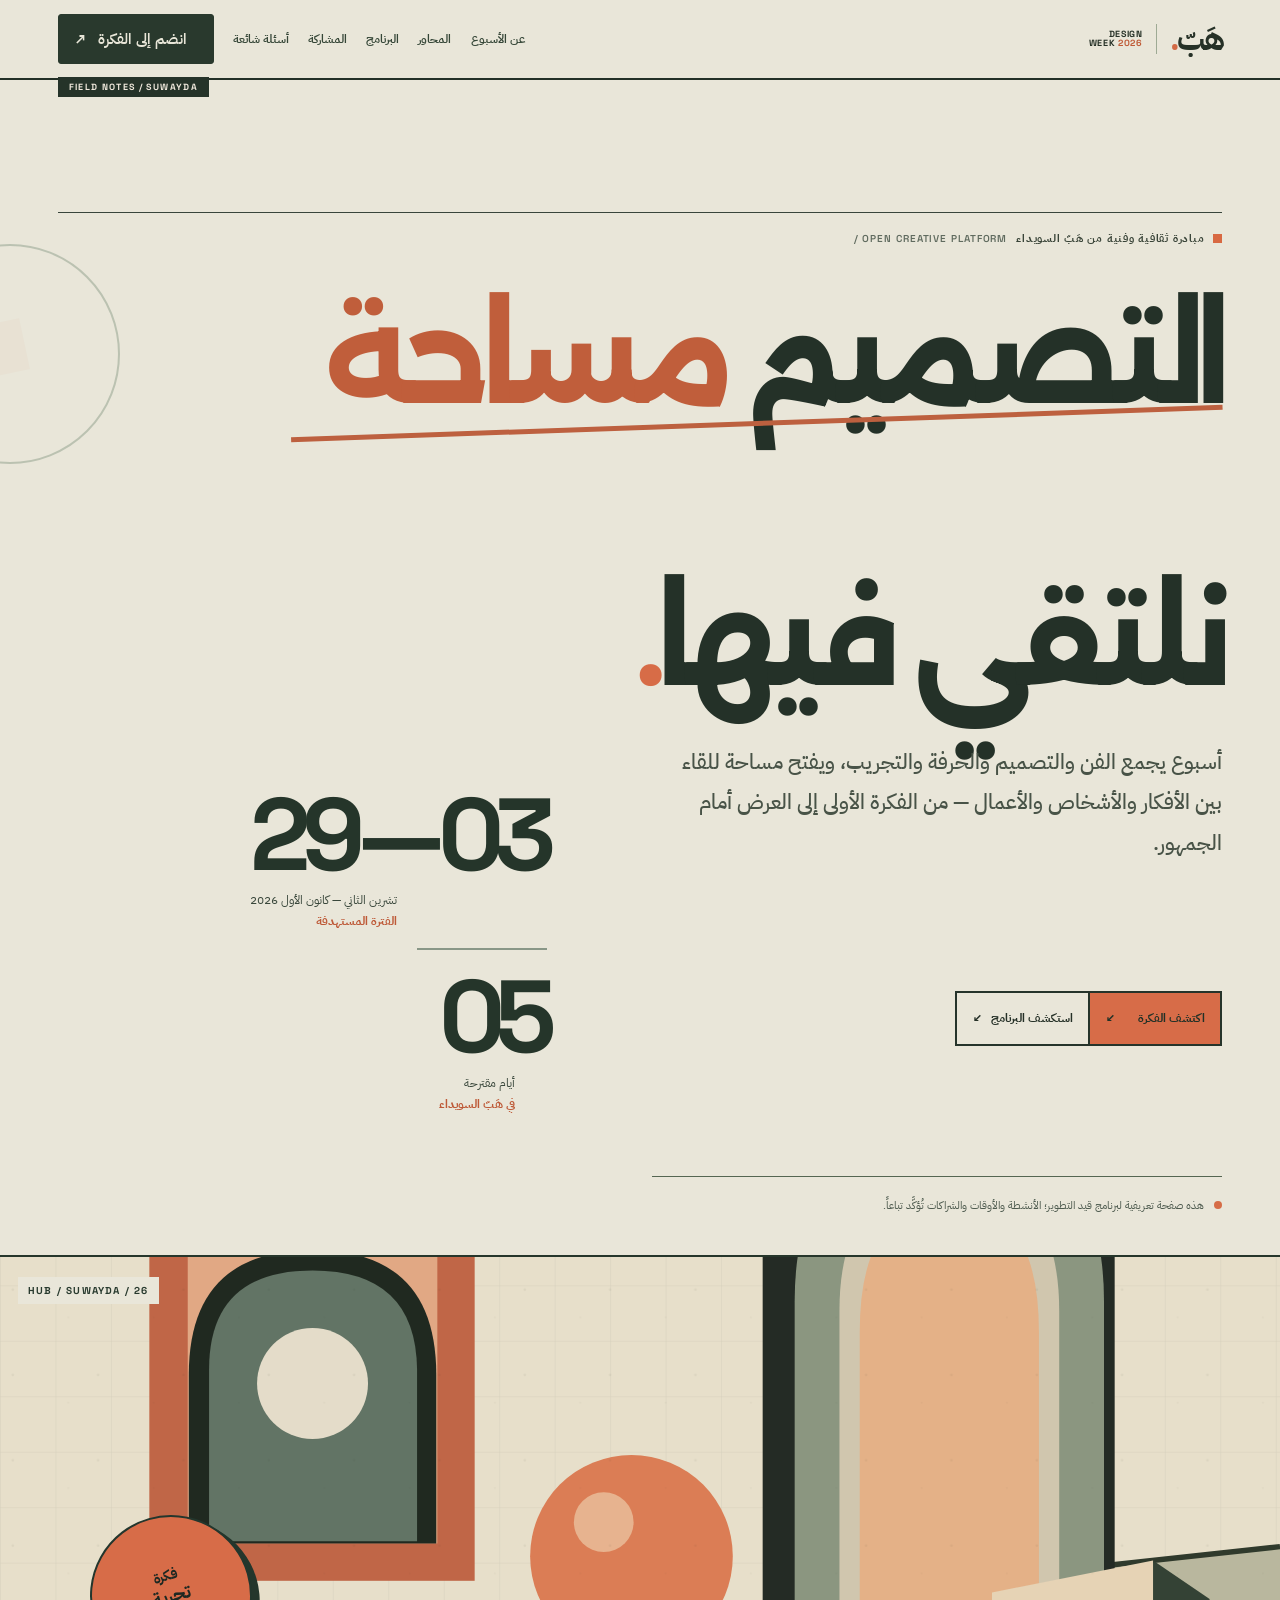
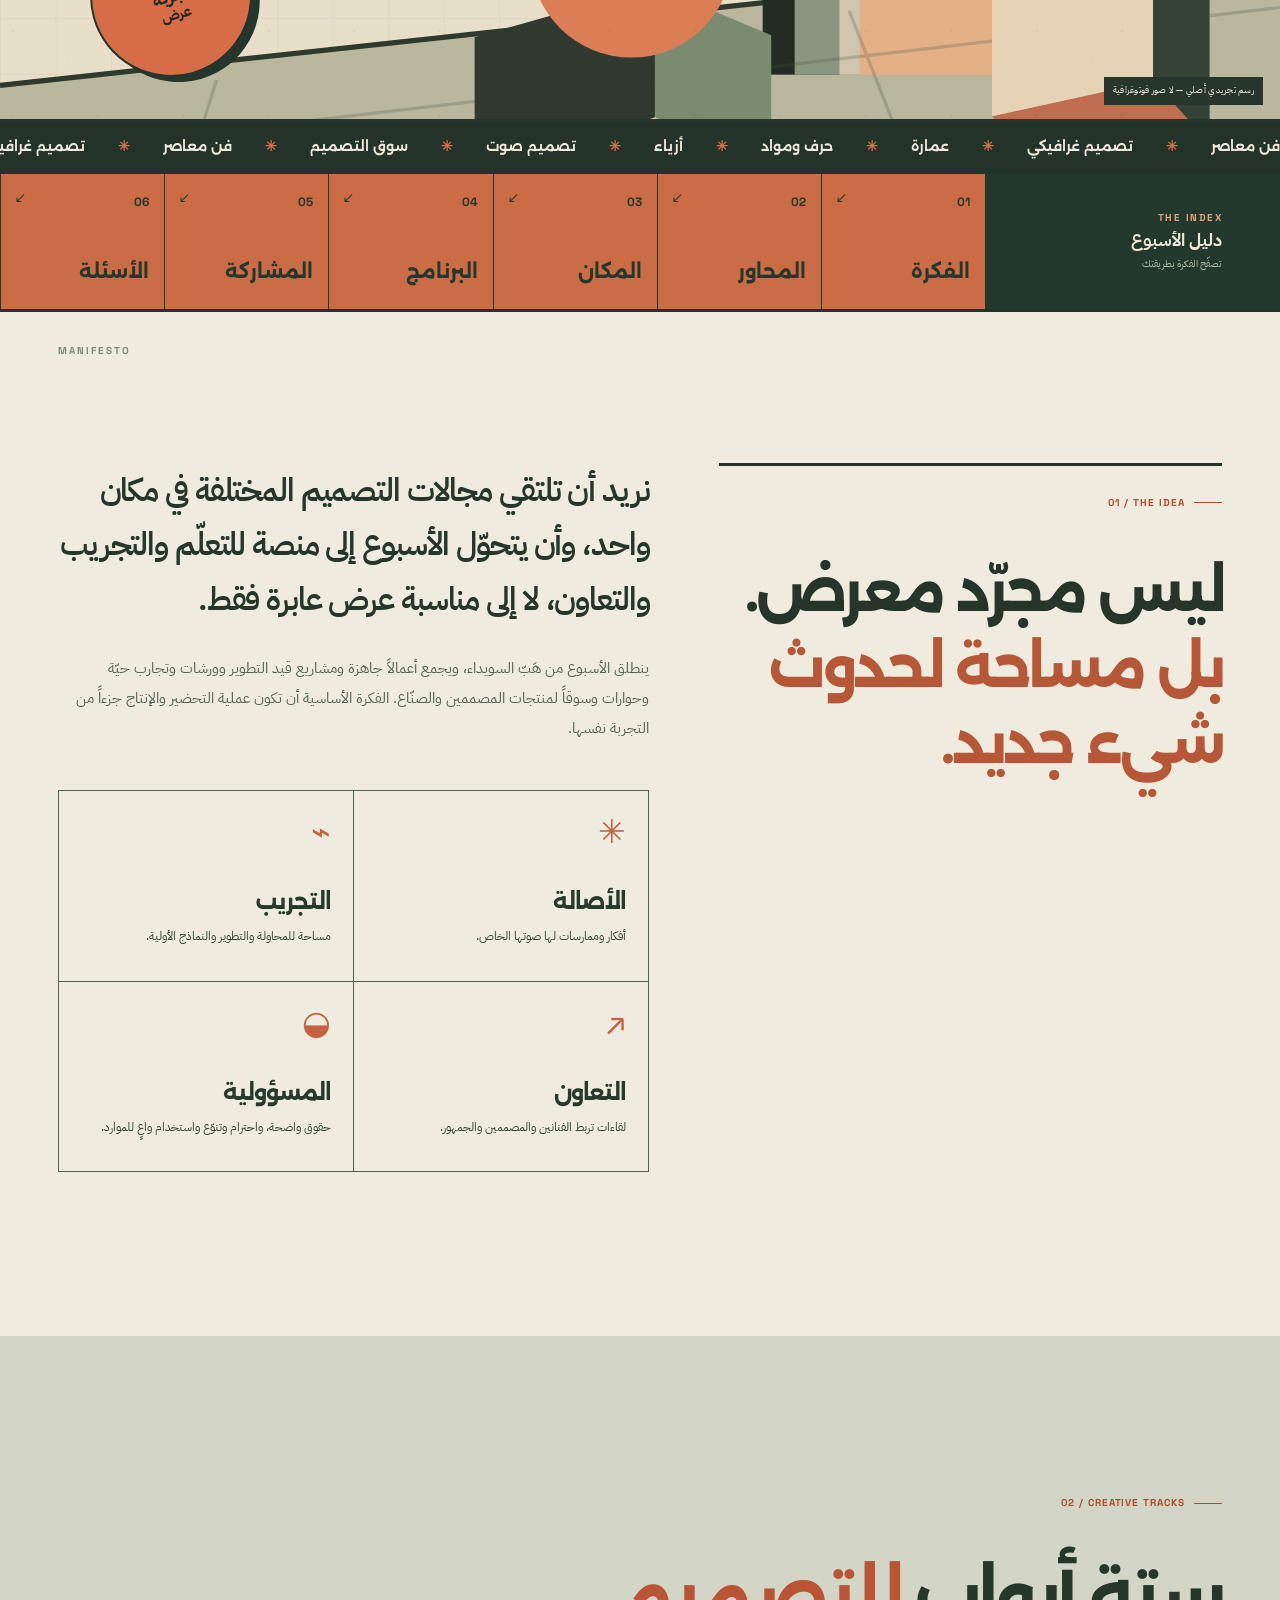
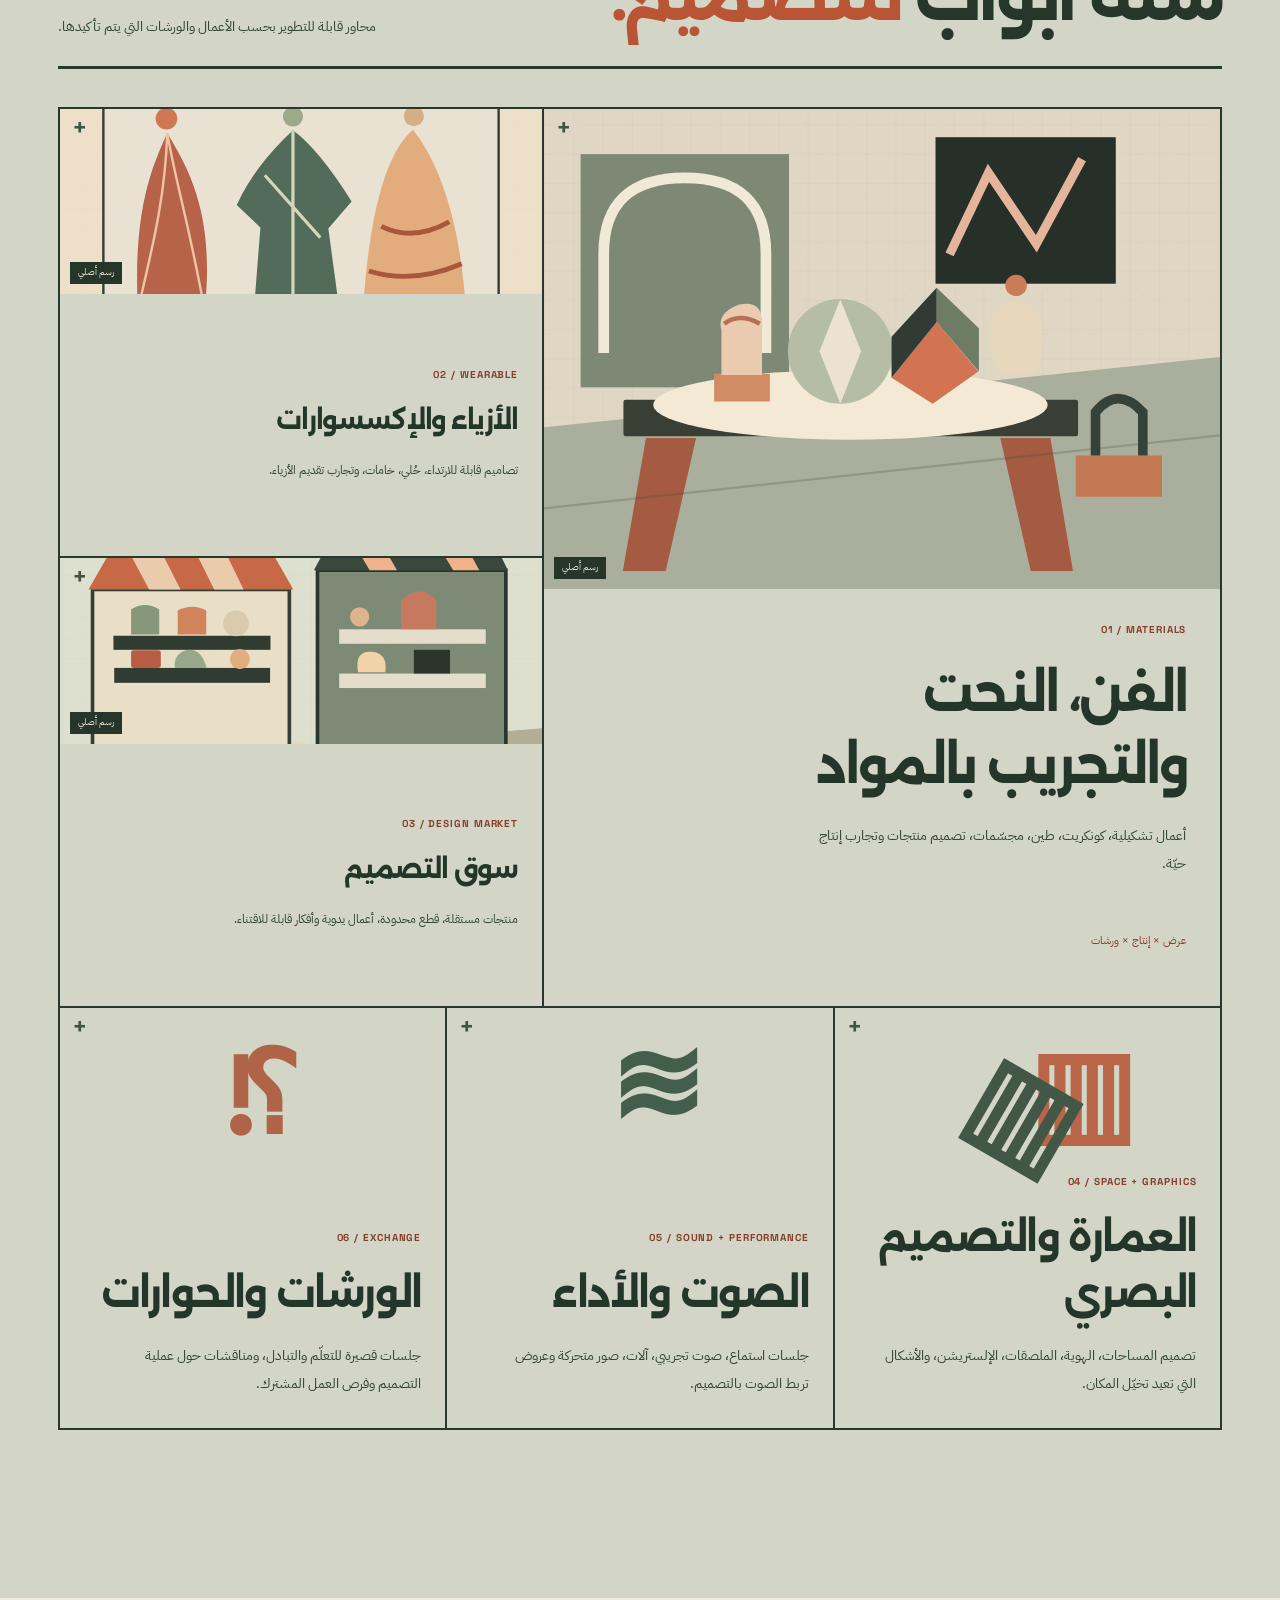
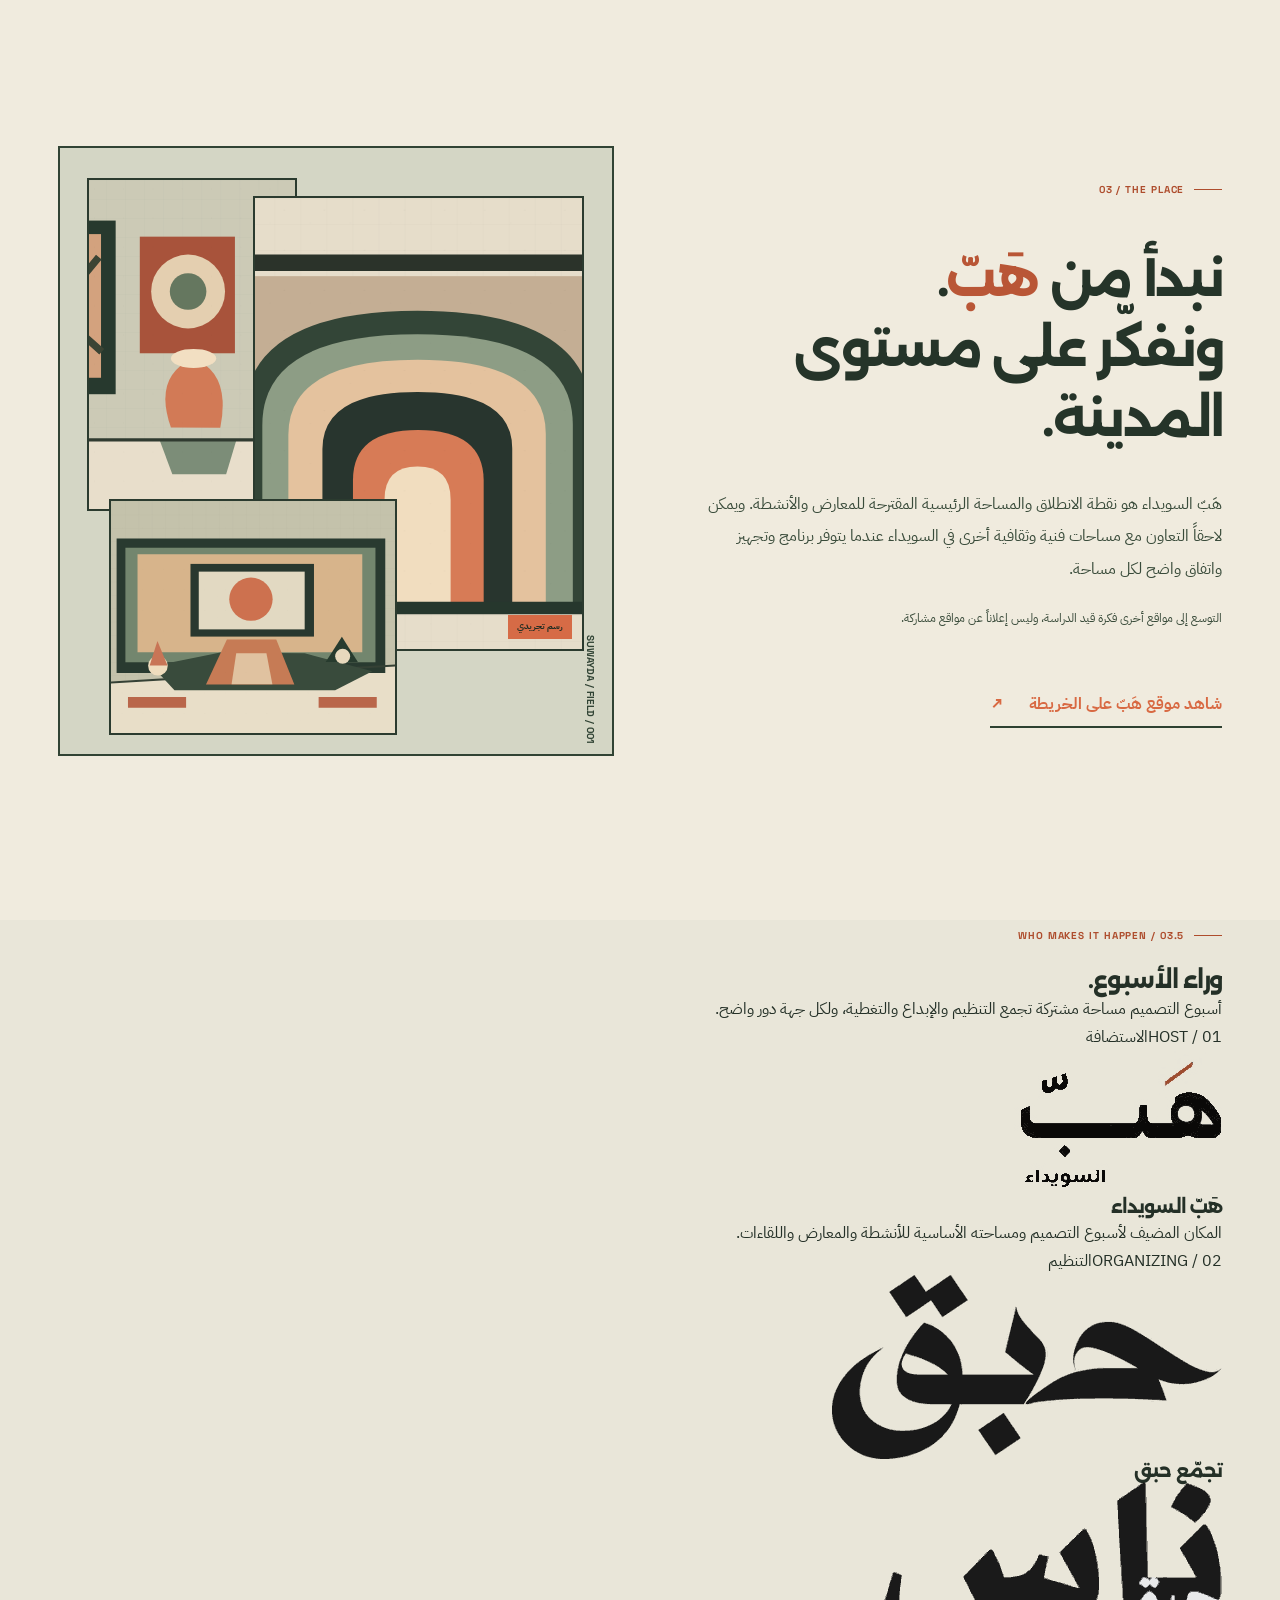
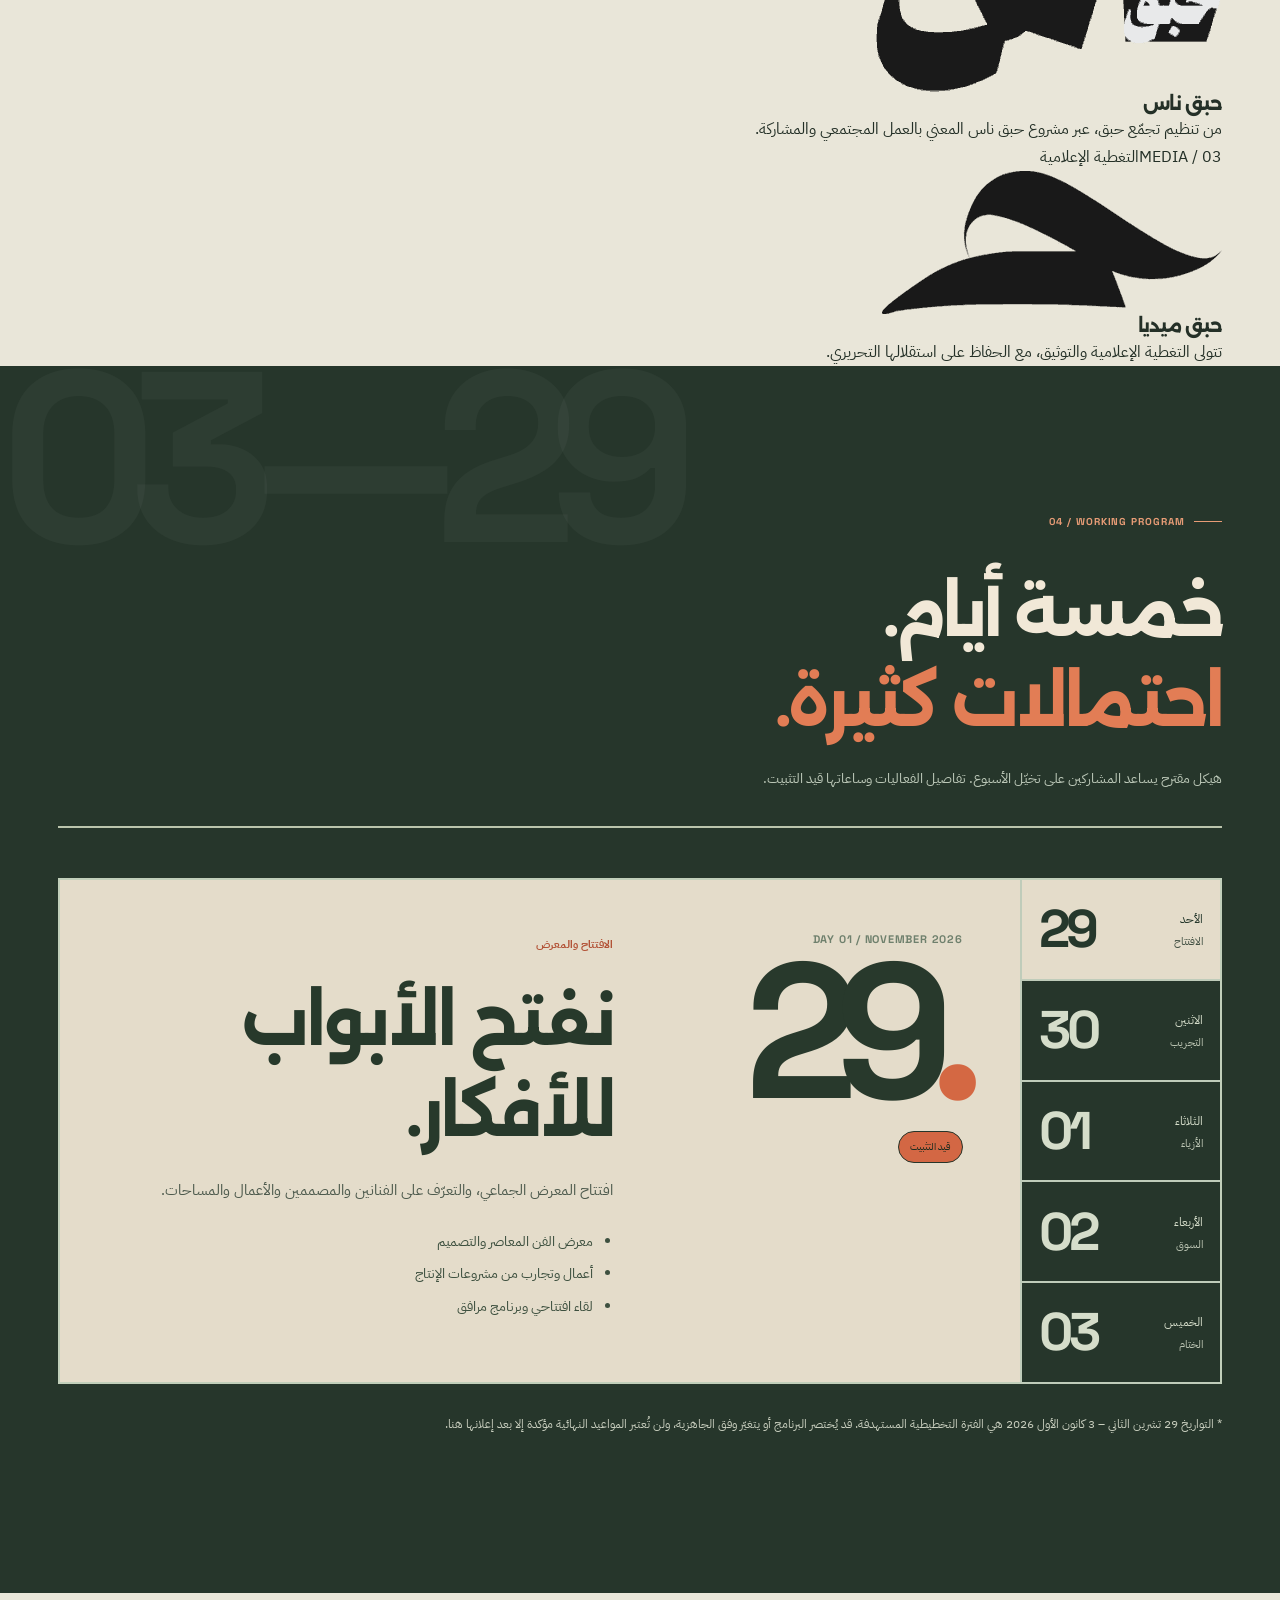
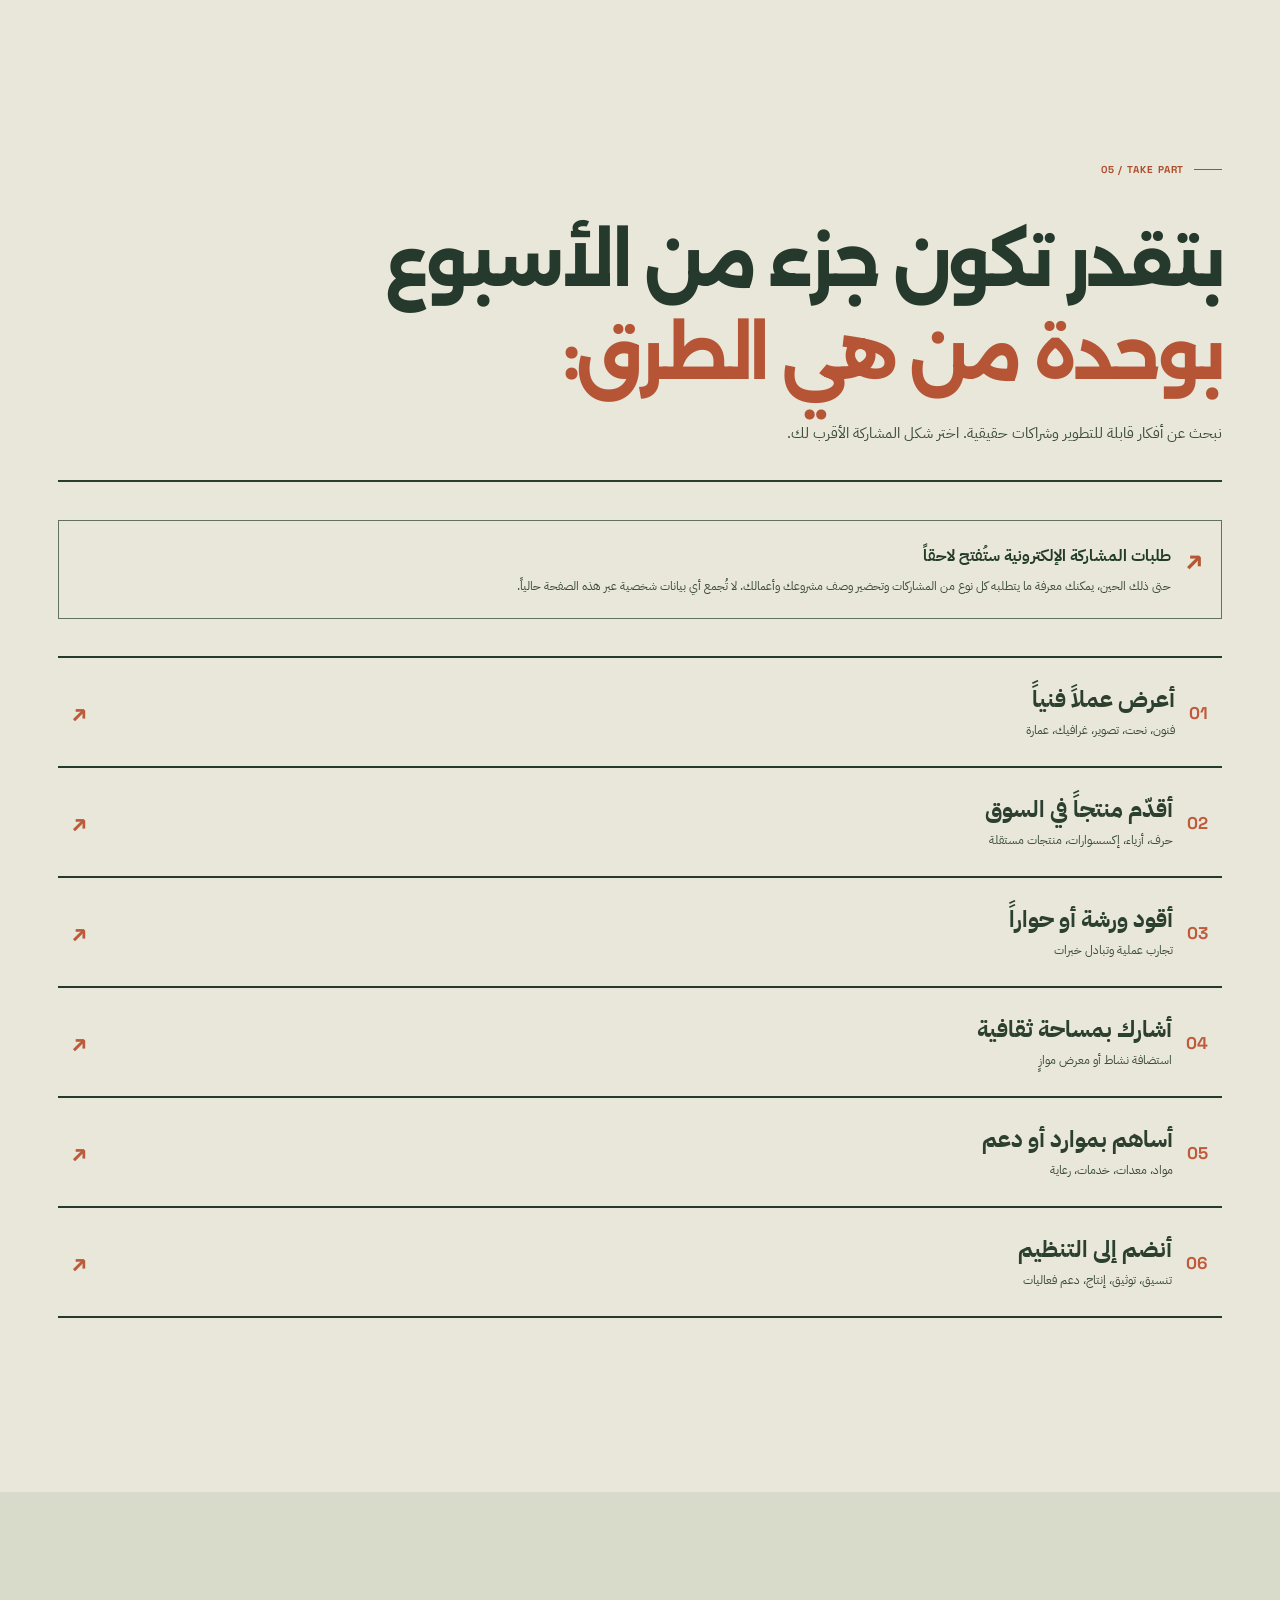
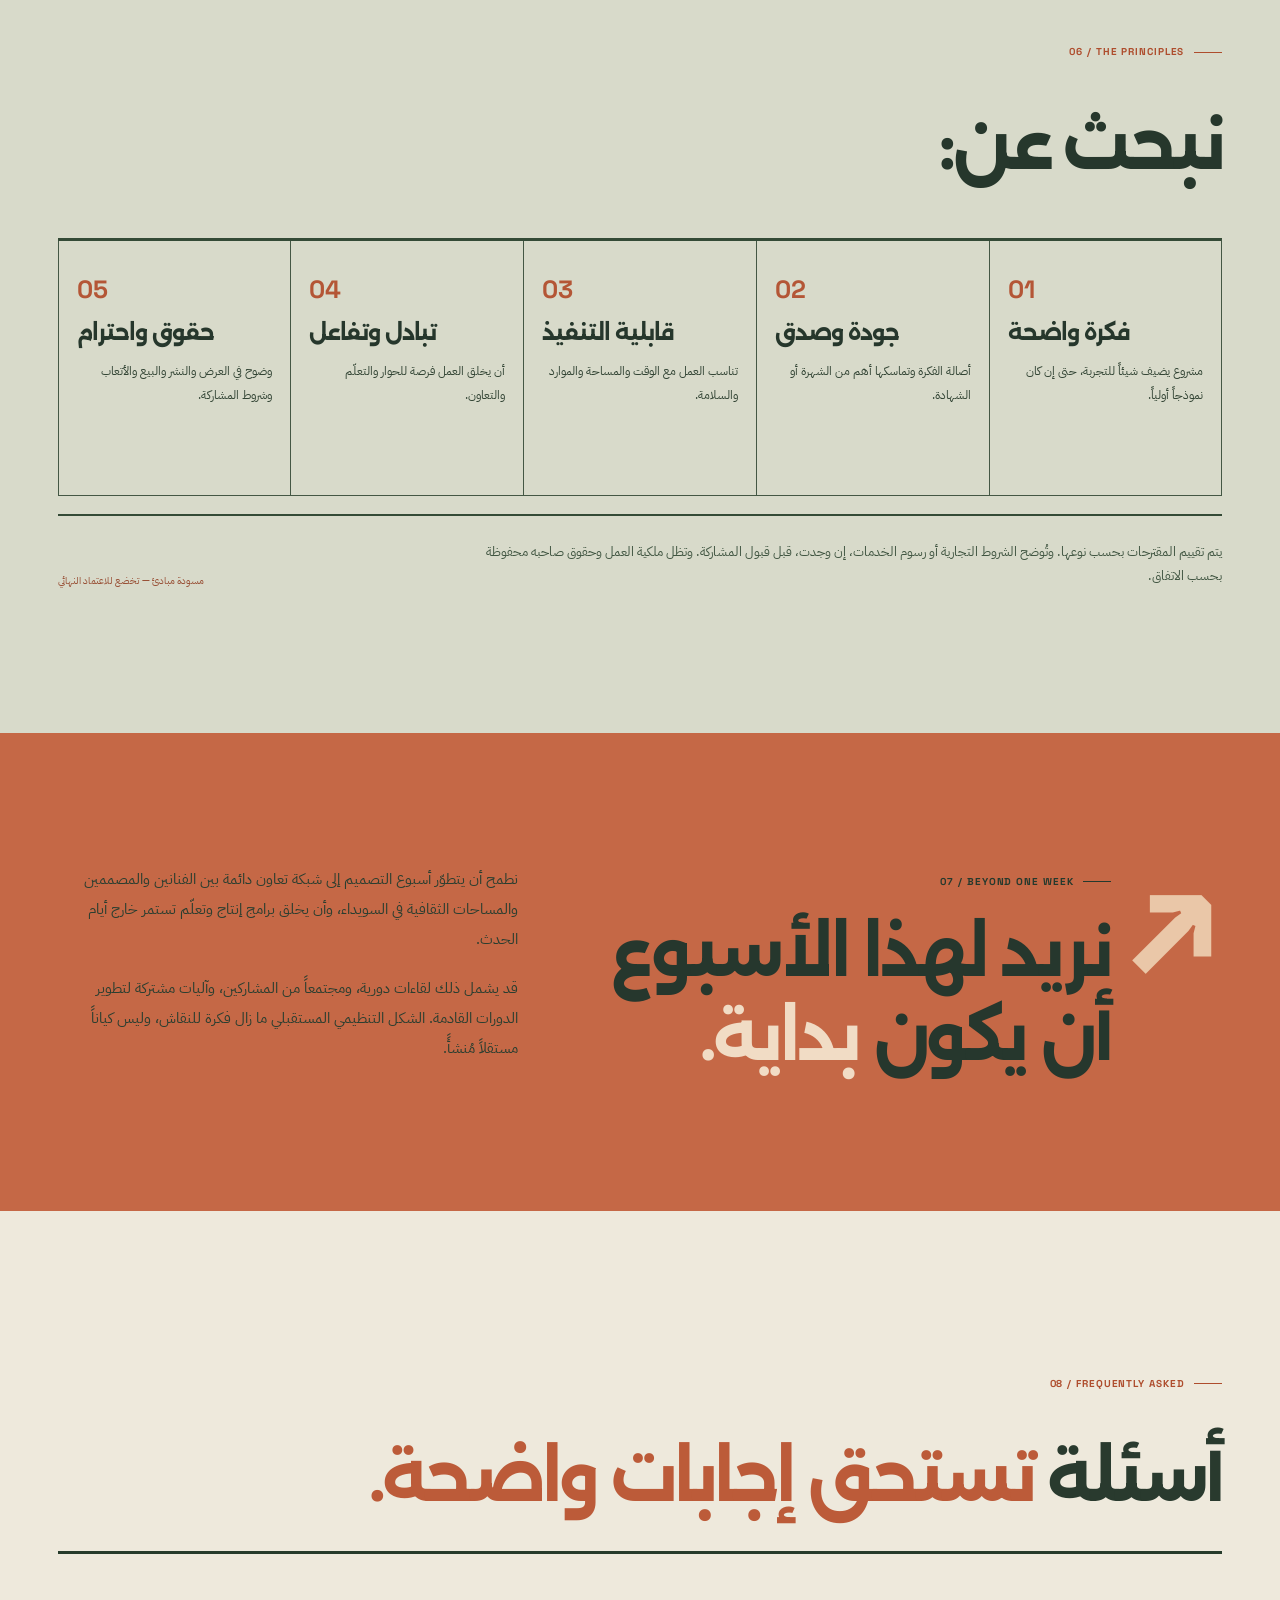
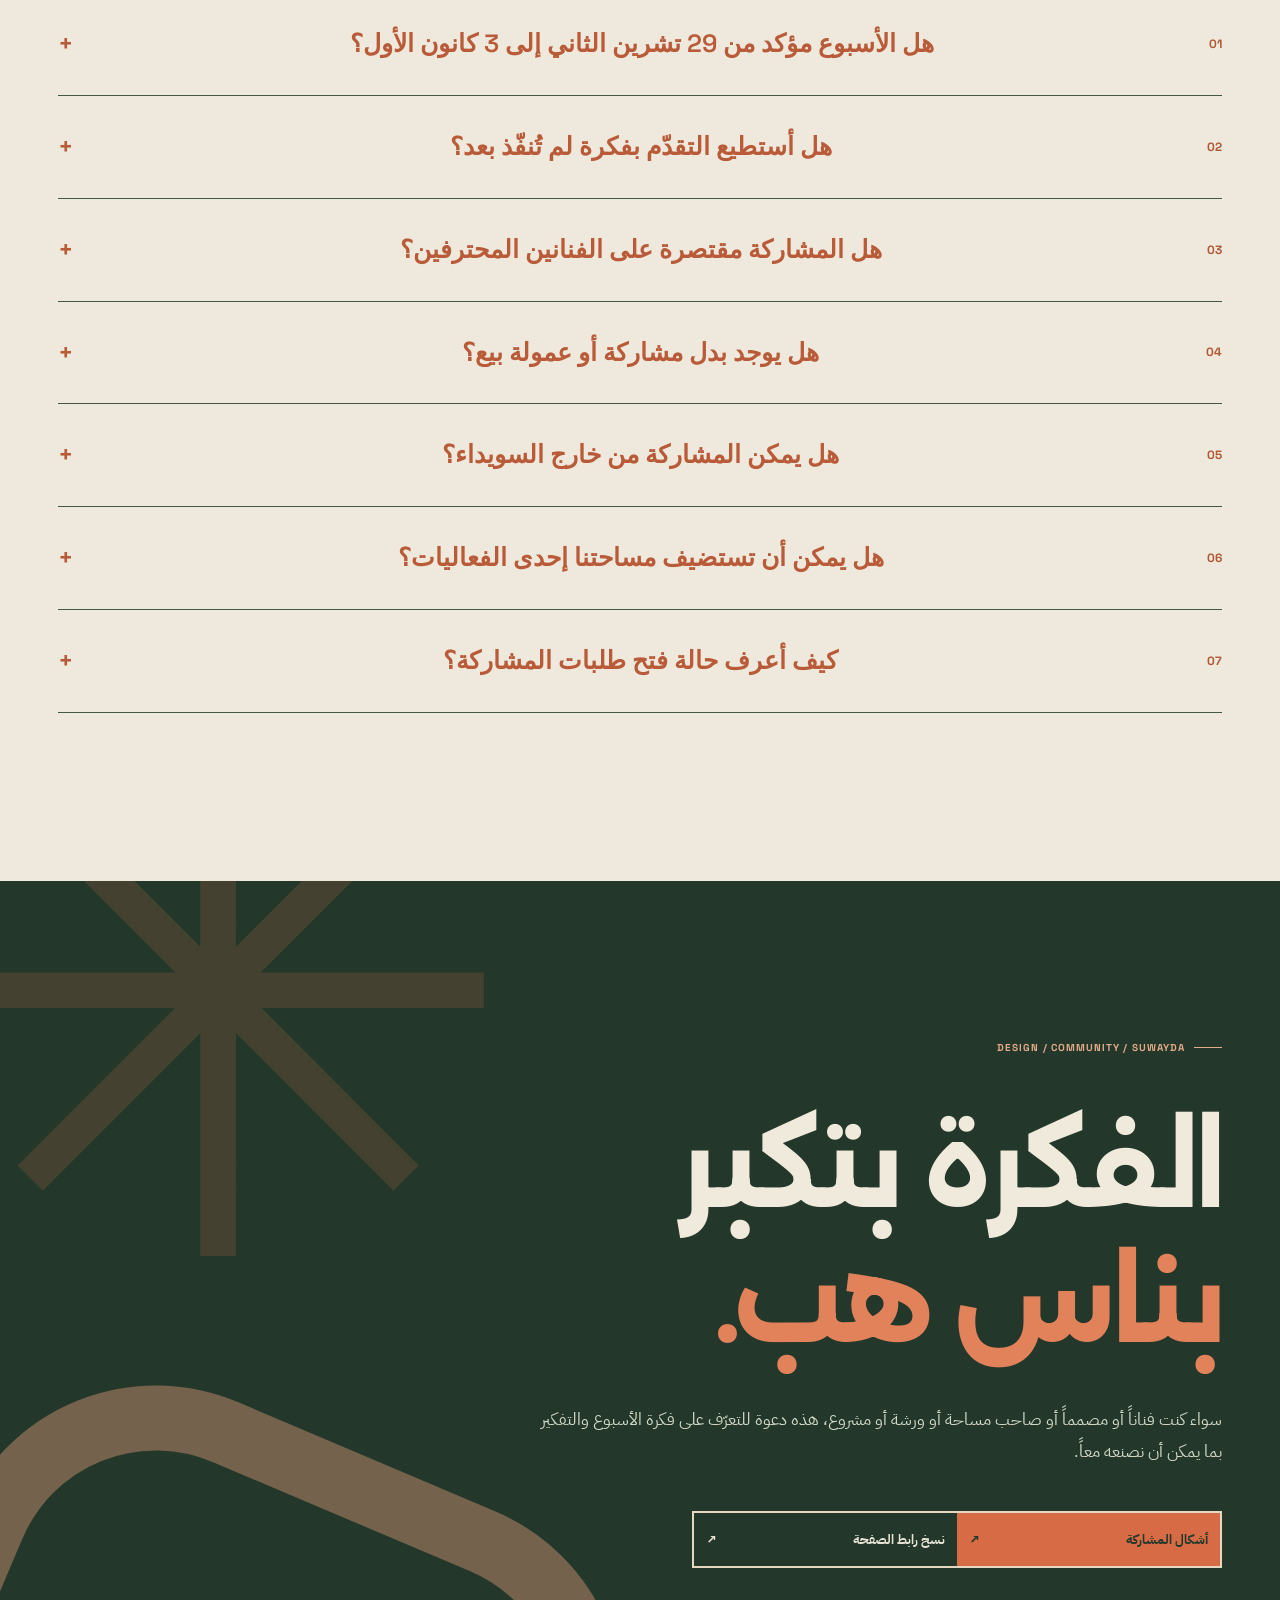
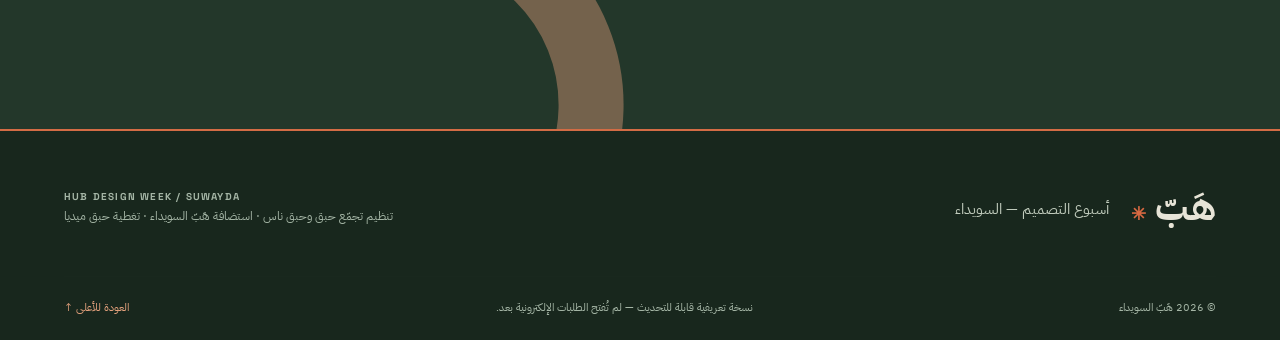
==== commit 9f29c5cb: "feat: visibly credit Hub hosting, Habaq collective and Nas organizing, Habaq Media coverage" ====
--- a/index.html
+++ b/index.html
@@ -6,6 +6,7 @@
   <meta name="color-scheme" content="dark light">
   <meta name="theme-color" content="#e9e6d9">
   <meta name="description" content="أسبوع التصميم في هَبّ السويداء: مساحة للتصميم والفنون والتجريب والإنتاج المشترك. تعرّف على الرؤية والأنشطة المقترحة وآليات المشاركة.">
+  <meta name="author" content="تجمّع حبق — حبق ناس">
   <meta property="og:type" content="website">
   <meta property="og:title" content="أسبوع التصميم في السويداء | Hub Design Week">
   <meta property="og:description" content="خمسة أيام مقترحة تجمع الفن والتصميم والحرفة والموسيقى والتجريب في هَبّ السويداء. تعرّف على الرؤية وآليات المشاركة.">
@@ -56,7 +57,7 @@
           <div class="hero-data-divider"></div>
           <div><span class="hero-data-value">05</span><span class="hero-data-label">أيام مقترحة<br><b>في هَبّ السويداء</b></span></div>
         </div>
-        <div class="status-note"><span class="note-dot"></span> <span data-cms-key="hero.status" data-cms-group="مقدمة الأسبوع" data-cms-label="ملاحظة حالة التحضير">هذه صفحة تعريفية لبرنامج قيد التطوير؛ الأنشطة والأوقات والشراكات تُؤكَّد تباعاً.</div>
+        <div class="status-note"><span class="note-dot"></span> <span data-cms-key="hero.status" data-cms-group="مقدمة الأسبوع" data-cms-label="ملاحظة حالة التحضير">هذه صفحة تعريفية لبرنامج قيد التطوير؛ الأنشطة والأوقات والشراكات تُؤكَّد تباعاً.</span></div>
       </div>
       <div class="hero-visual atlas-illustration">
         <img src="./assets/illustrations/hero.svg" alt="رسم تجريدي لمساحة معرض تصميم تضم أعمالاً ومنحوتات وزوّاراً" fetchpriority="high" width="1470" height="827">
@@ -109,6 +110,43 @@
       <div class="place-collage"><figure class="place-a"><img loading="lazy" src="./assets/illustrations/entrance.svg" alt="رسم تجريدي مستوحى من مدخل مساحة ثقافية" width="720" height="1641"><figcaption>رسم تجريدي</figcaption></figure><figure class="place-b"><img loading="lazy" src="./assets/illustrations/gallery.svg" alt="رسم تجريدي لمساحة معرض فني" width="720" height="1641"></figure><figure class="place-c"><img loading="lazy" src="./assets/illustrations/hall.svg" alt="رسم معماري تجريدي لقاعة متعددة الاستخدامات" width="720" height="1641"></figure></div>
     </section>
 
+    <section class="section-shell ecosystem-section" id="ecosystem" aria-labelledby="ecosystem-title">
+      <div class="ecosystem-intro">
+        <div><span class="section-index">WHO MAKES IT HAPPEN / 03.5</span>
+          <h2 id="ecosystem-title" data-cms-key="ecosystem.title" data-cms-group="الجهات والأدوار" data-cms-label="عنوان قسم الجهات">وراء الأسبوع<span class="ecosystem-period">.</span></h2>
+        </div>
+        <p data-cms-key="ecosystem.intro" data-cms-group="الجهات والأدوار" data-cms-label="وصف عام للجهات المشاركة">أسبوع التصميم مساحة مشتركة تجمع التنظيم والإبداع والتغطية، ولكل جهة دور واضح.</p>
+      </div>
+      <div class="ecosystem-roles">
+        <article class="ecosystem-role ecosystem-host">
+          <div class="ecosystem-role-top"><span>01 / HOST</span><span data-cms-key="ecosystem.host.role" data-cms-group="الجهات والأدوار" data-cms-label="نوع دور هب">الاستضافة</span></div>
+          <div class="ecosystem-logo ecosystem-logo-hub"><img loading="lazy" decoding="async" src="./assets/brands/hub-sweida.png" alt="الشعار الرسمي لهَبّ السويداء" width="208" height="144"></div>
+          <h3 data-cms-key="ecosystem.host.name" data-cms-group="الجهات والأدوار" data-cms-label="اسم الجهة المضيفة">هَبّ السويداء</h3>
+          <p data-cms-key="ecosystem.host.description" data-cms-group="الجهات والأدوار" data-cms-label="شرح دور هب">المكان المضيف لأسبوع التصميم ومساحته الأساسية للأنشطة والمعارض واللقاءات.</p>
+        </article>
+        <article class="ecosystem-role ecosystem-organizers">
+          <div class="ecosystem-role-top"><span>02 / ORGANIZING</span><span data-cms-key="ecosystem.organizing.role" data-cms-group="الجهات والأدوار" data-cms-label="نوع دور تجمع حبق وحبق ناس">التنظيم</span></div>
+          <div class="ecosystem-logos-pair">
+            <div class="ecosystem-logo-unit">
+              <div class="ecosystem-logo ecosystem-logo-habaq"><img loading="lazy" decoding="async" src="./assets/brands/habaq-collective.png" alt="الشعار الكامل لتجمّع حبق" width="390" height="184"></div>
+              <h3 data-cms-key="ecosystem.habaq.name" data-cms-group="الجهات والأدوار" data-cms-label="اسم تجمع حبق">تجمّع حبق</h3>
+            </div>
+            <div class="ecosystem-logo-unit">
+              <div class="ecosystem-logo ecosystem-logo-nas"><img loading="lazy" decoding="async" src="./assets/brands/habaq-nas.png" alt="شعار مشروع حبق ناس" width="346" height="210"></div>
+              <h3 data-cms-key="ecosystem.nas.name" data-cms-group="الجهات والأدوار" data-cms-label="اسم مشروع حبق ناس">حبق ناس</h3>
+            </div>
+          </div>
+          <p data-cms-key="ecosystem.organizing.description" data-cms-group="الجهات والأدوار" data-cms-label="شرح جهة التنظيم">من تنظيم تجمّع حبق، عبر مشروع حبق ناس المعني بالعمل المجتمعي والمشاركة.</p>
+        </article>
+        <article class="ecosystem-role ecosystem-media">
+          <div class="ecosystem-role-top"><span>03 / MEDIA</span><span data-cms-key="ecosystem.media.role" data-cms-group="الجهات والأدوار" data-cms-label="نوع دور حبق ميديا">التغطية الإعلامية</span></div>
+          <div class="ecosystem-logo ecosystem-logo-media"><img loading="lazy" decoding="async" src="./assets/brands/habaq-media.png" alt="شعار حرف الحاء الخاص بحبق ميديا" width="340" height="143"></div>
+          <h3 data-cms-key="ecosystem.media.name" data-cms-group="الجهات والأدوار" data-cms-label="اسم حبق ميديا">حبق ميديا</h3>
+          <p data-cms-key="ecosystem.media.description" data-cms-group="الجهات والأدوار" data-cms-label="شرح دور حبق ميديا">تتولى التغطية الإعلامية والتوثيق، مع الحفاظ على استقلالها التحريري.</p>
+        </article>
+      </div>
+    </section>
+
     <section class="program-section" id="program" aria-labelledby="program-title">
       <div class="section-shell"><div class="section-heading inline"><div><span class="section-index">04 / WORKING PROGRAM</span><h2 id="program-title"><b data-cms-key="program.headline1" data-cms-group="البرنامج" data-cms-label="عنوان البرنامج — الأول">خمسة أيام.</b><br><span data-cms-key="program.headline2" data-cms-group="البرنامج" data-cms-label="عنوان البرنامج — الثاني">احتمالات كثيرة.</span></h2></div><p data-cms-key="program.intro" data-cms-group="البرنامج" data-cms-label="مقدمة البرنامج">هيكل مقترح يساعد المشاركين على تخيّل الأسبوع. تفاصيل الفعاليات وساعاتها قيد التثبيت.</p></div>
       <div class="schedule"><div class="schedule-tabs" role="tablist" aria-label="أيام الأسبوع">
@@ -153,6 +191,6 @@
 
     <section class="closing-section"><div class="closing-shape" aria-hidden="true"></div><div class="section-shell closing-content"><span class="section-index">DESIGN / COMMUNITY / SUWAYDA</span><h2><b data-cms-key="closing.title1" data-cms-group="الدعوة الختامية" data-cms-label="العنوان الختامي — الأول">الفكرة بتكبر</b><br><em data-cms-key="closing.title2" data-cms-group="الدعوة الختامية" data-cms-label="العنوان الختامي — الثاني">بناس هب.</em></h2><p data-cms-key="closing.description" data-cms-group="الدعوة الختامية" data-cms-label="دعوة المشاركة">سواء كنت فناناً أو مصمماً أو صاحب مساحة أو ورشة أو مشروع، هذه دعوة للتعرّف على فكرة الأسبوع والتفكير بما يمكن أن نصنعه معاً.</p><div class="closing-actions"><a href="#participate" class="btn btn-dark"><span data-cms-key="closing.action" data-cms-group="الدعوة الختامية" data-cms-label="زر أشكال المشاركة">أشكال المشاركة</span> <span aria-hidden="true">↗</span></a><button type="button" class="btn btn-plain" id="share-button"><span data-cms-key="closing.share" data-cms-group="الدعوة الختامية" data-cms-label="زر نسخ الرابط">نسخ رابط الصفحة</span> <span aria-hidden="true">↗</span></button></div></div></section>
   </main>
-  <footer class="site-footer"><div class="footer-top"><div><span class="footer-logo">هَبّ <i>✳</i></span><span class="footer-sub" data-cms-key="footer.subtitle" data-cms-group="التذييل" data-cms-label="الاسم الفرعي">أسبوع التصميم — السويداء</span></div><div class="footer-meta"><span lang="en">HUB DESIGN WEEK / SUWAYDA</span><span data-cms-key="footer.org" data-cms-group="التذييل" data-cms-label="الجهة المنظمة">مبادرة من هَبّ السويداء</span></div></div><div class="footer-bottom"><span>© <span id="year">2026</span> هَبّ السويداء</span><span>نسخة تعريفية قابلة للتحديث — لم تُفتح الطلبات الإلكترونية بعد.</span><a href="#top">العودة للأعلى ↑</a></div></footer>
+  <footer class="site-footer"><div class="footer-top"><div><span class="footer-logo">هَبّ <i>✳</i></span><span class="footer-sub" data-cms-key="footer.subtitle" data-cms-group="التذييل" data-cms-label="الاسم الفرعي">أسبوع التصميم — السويداء</span></div><div class="footer-meta"><span lang="en">HUB DESIGN WEEK / SUWAYDA</span><span data-cms-key="footer.org" data-cms-group="التذييل" data-cms-label="اعتمادات الجهات">تنظيم تجمّع حبق وحبق ناس · استضافة هَبّ السويداء · تغطية حبق ميديا</span></div></div><div class="footer-bottom"><span>© <span id="year">2026</span> هَبّ السويداء</span><span>نسخة تعريفية قابلة للتحديث — لم تُفتح الطلبات الإلكترونية بعد.</span><a href="#top">العودة للأعلى ↑</a></div></footer>
 </body>
 </html>
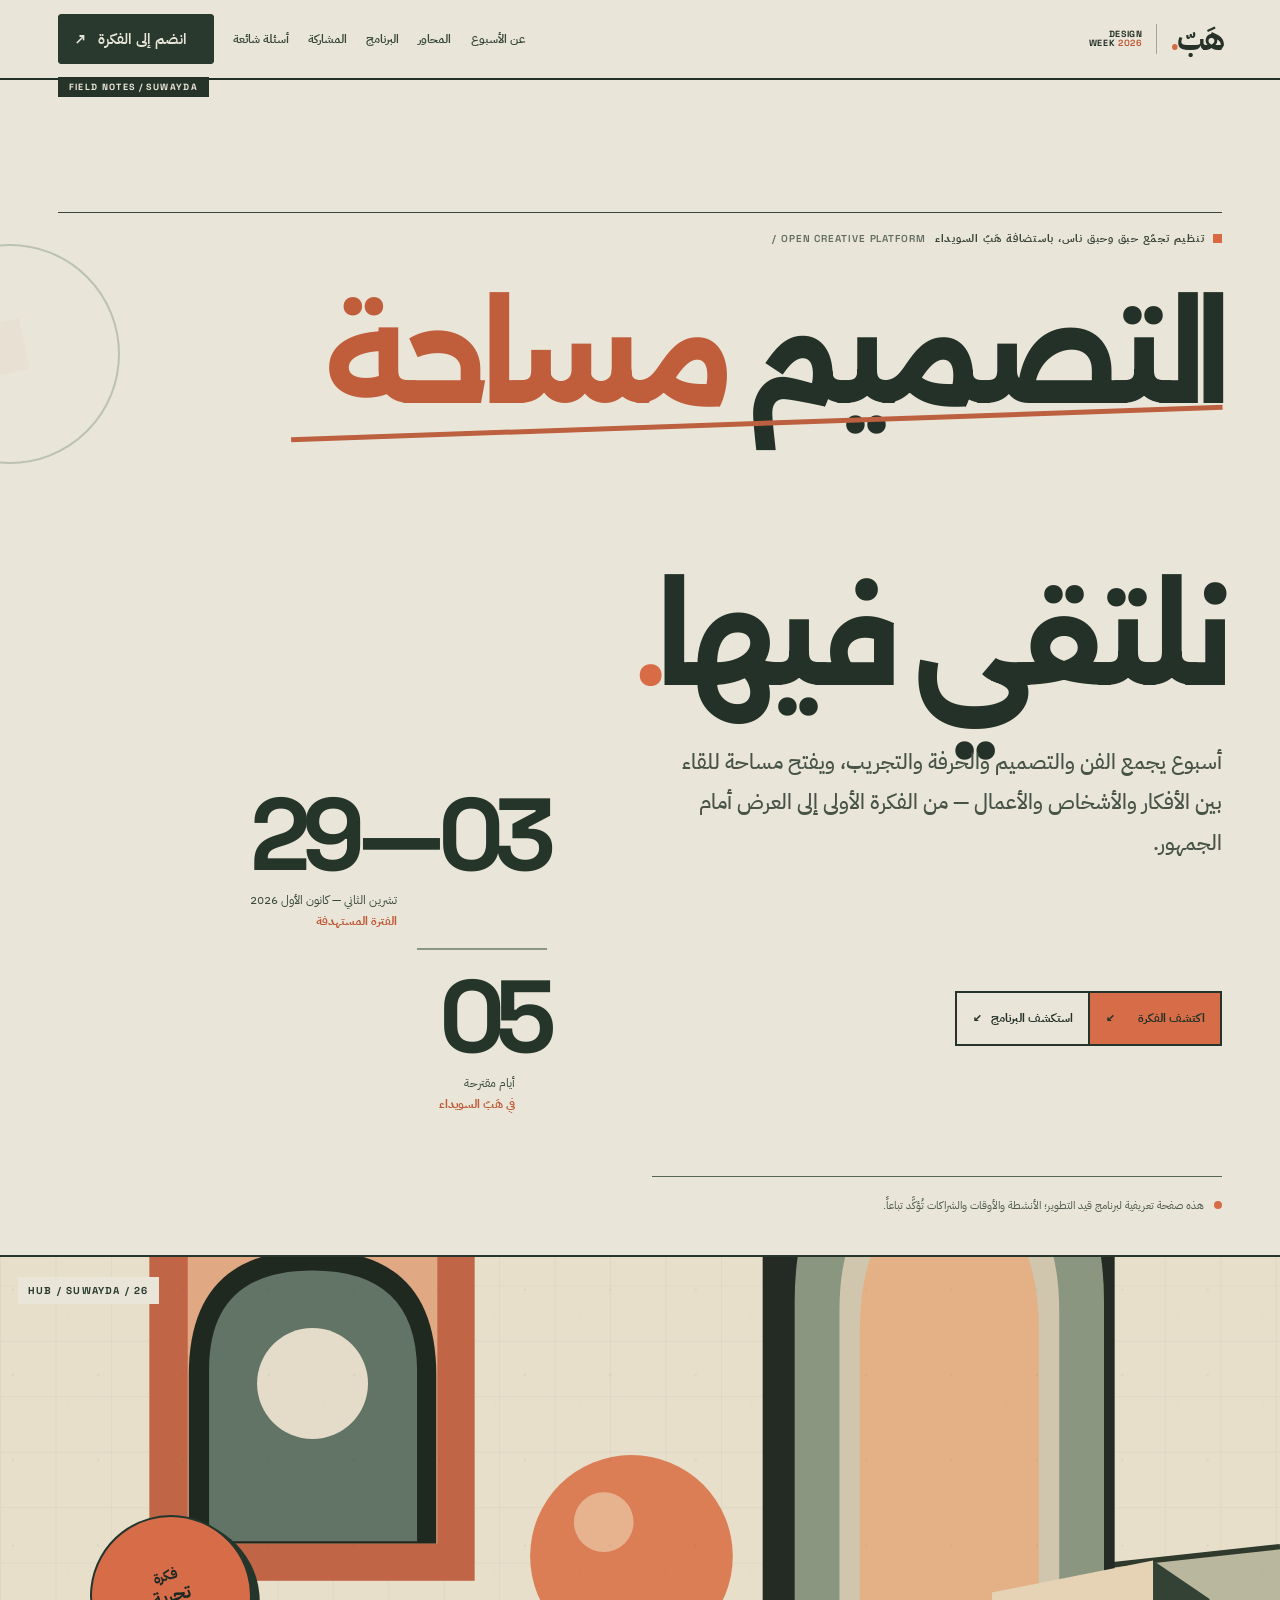
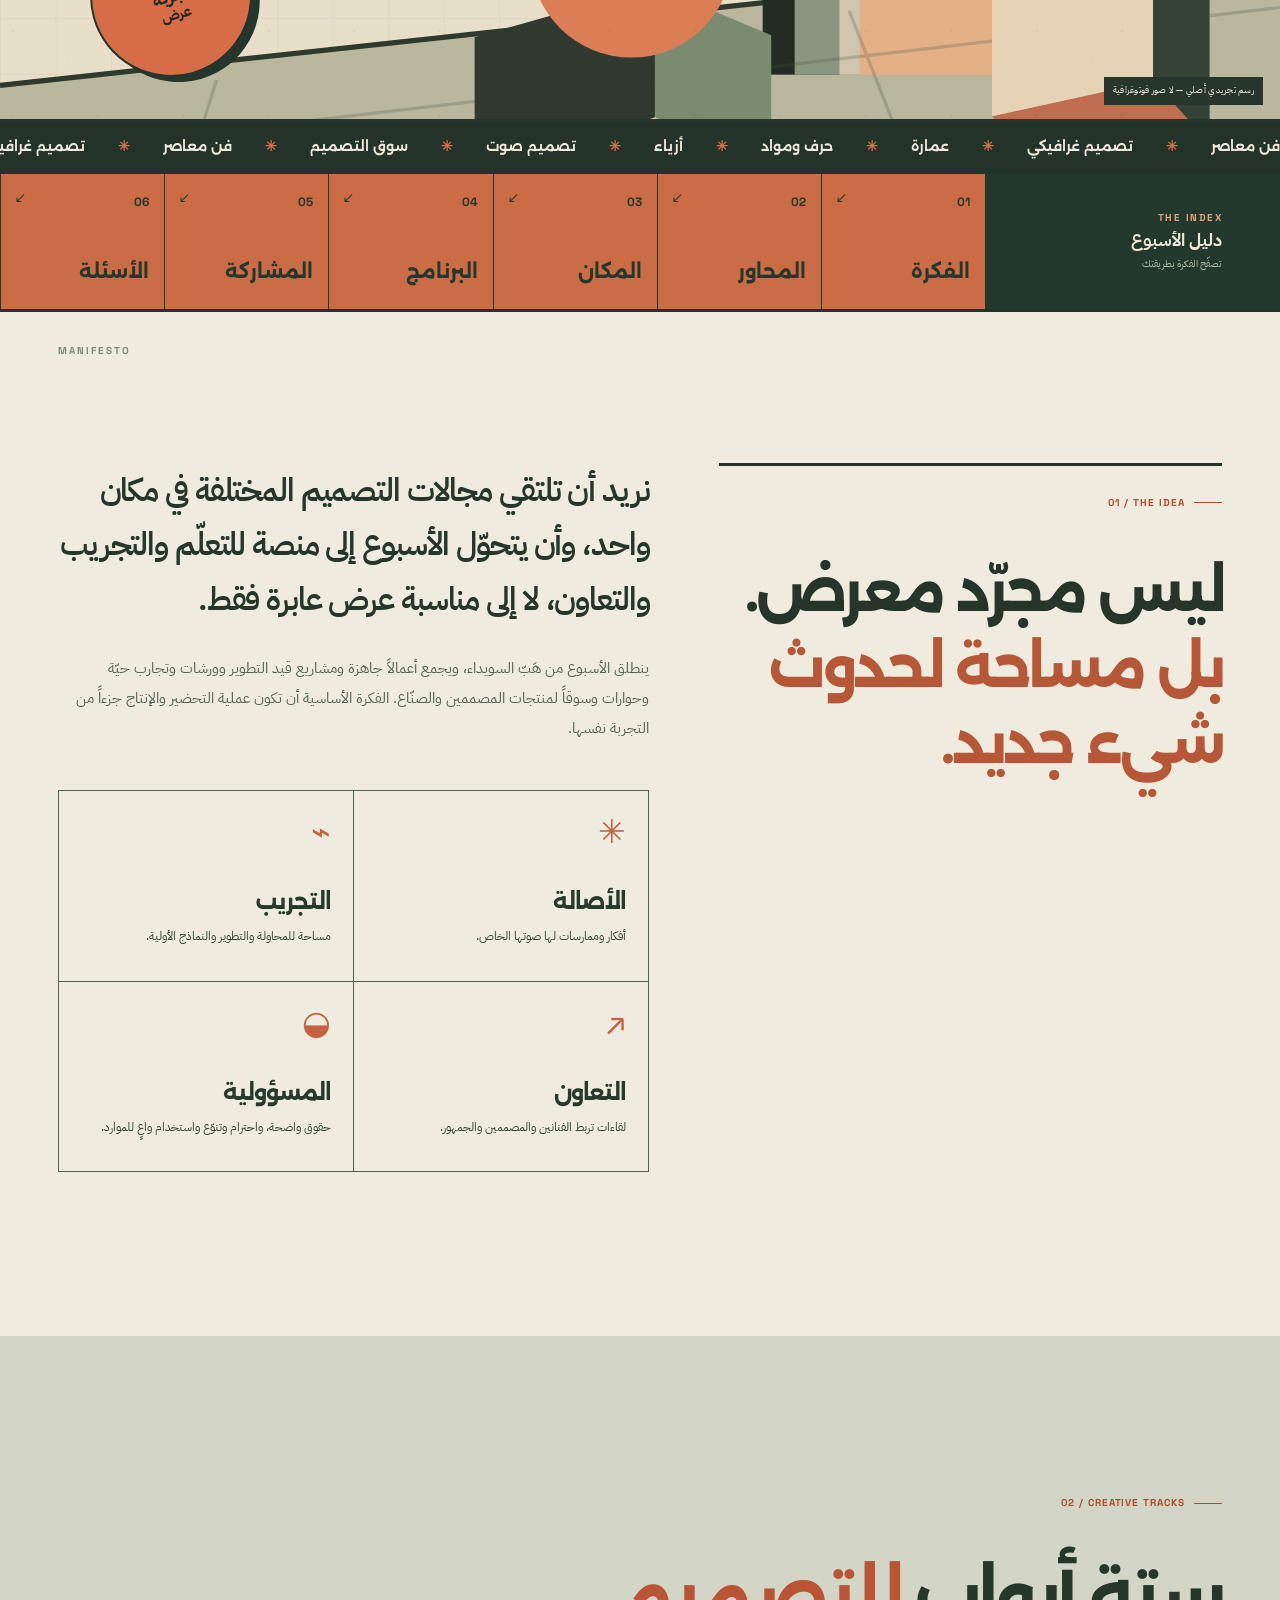
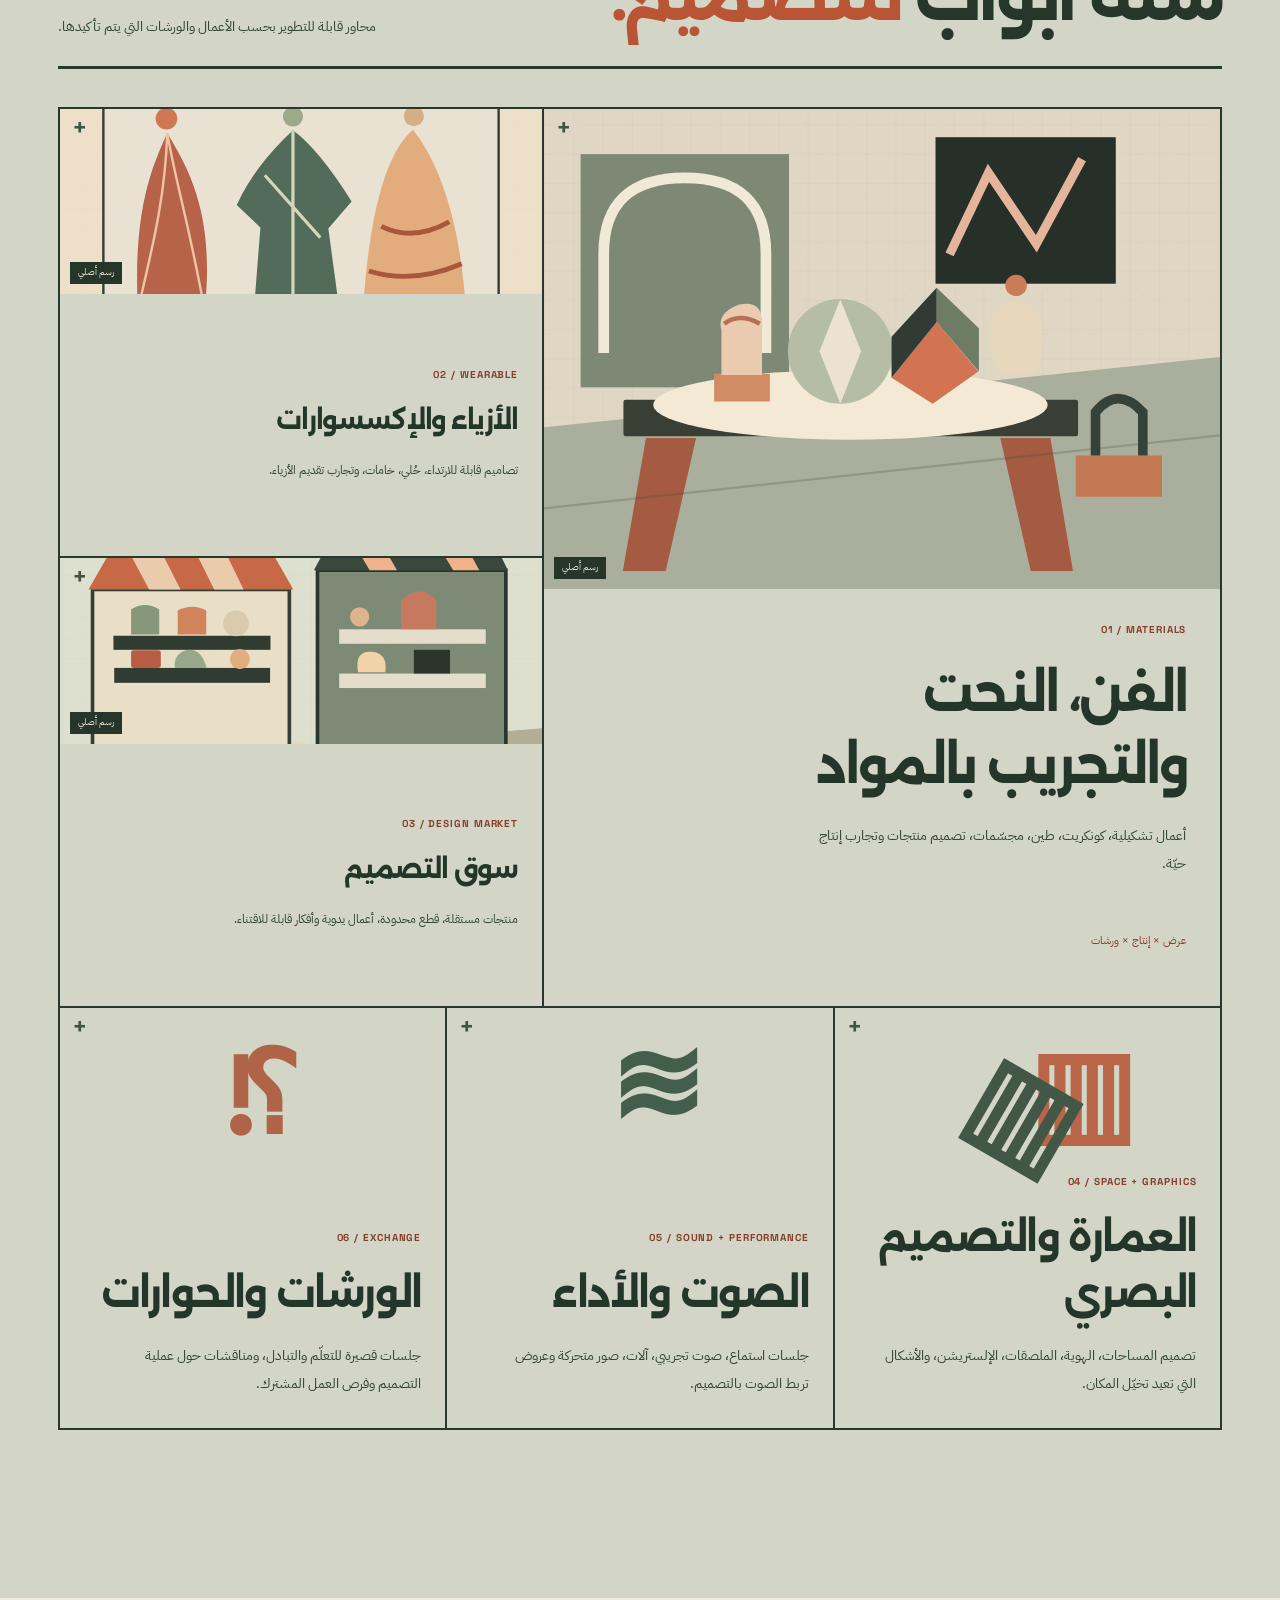
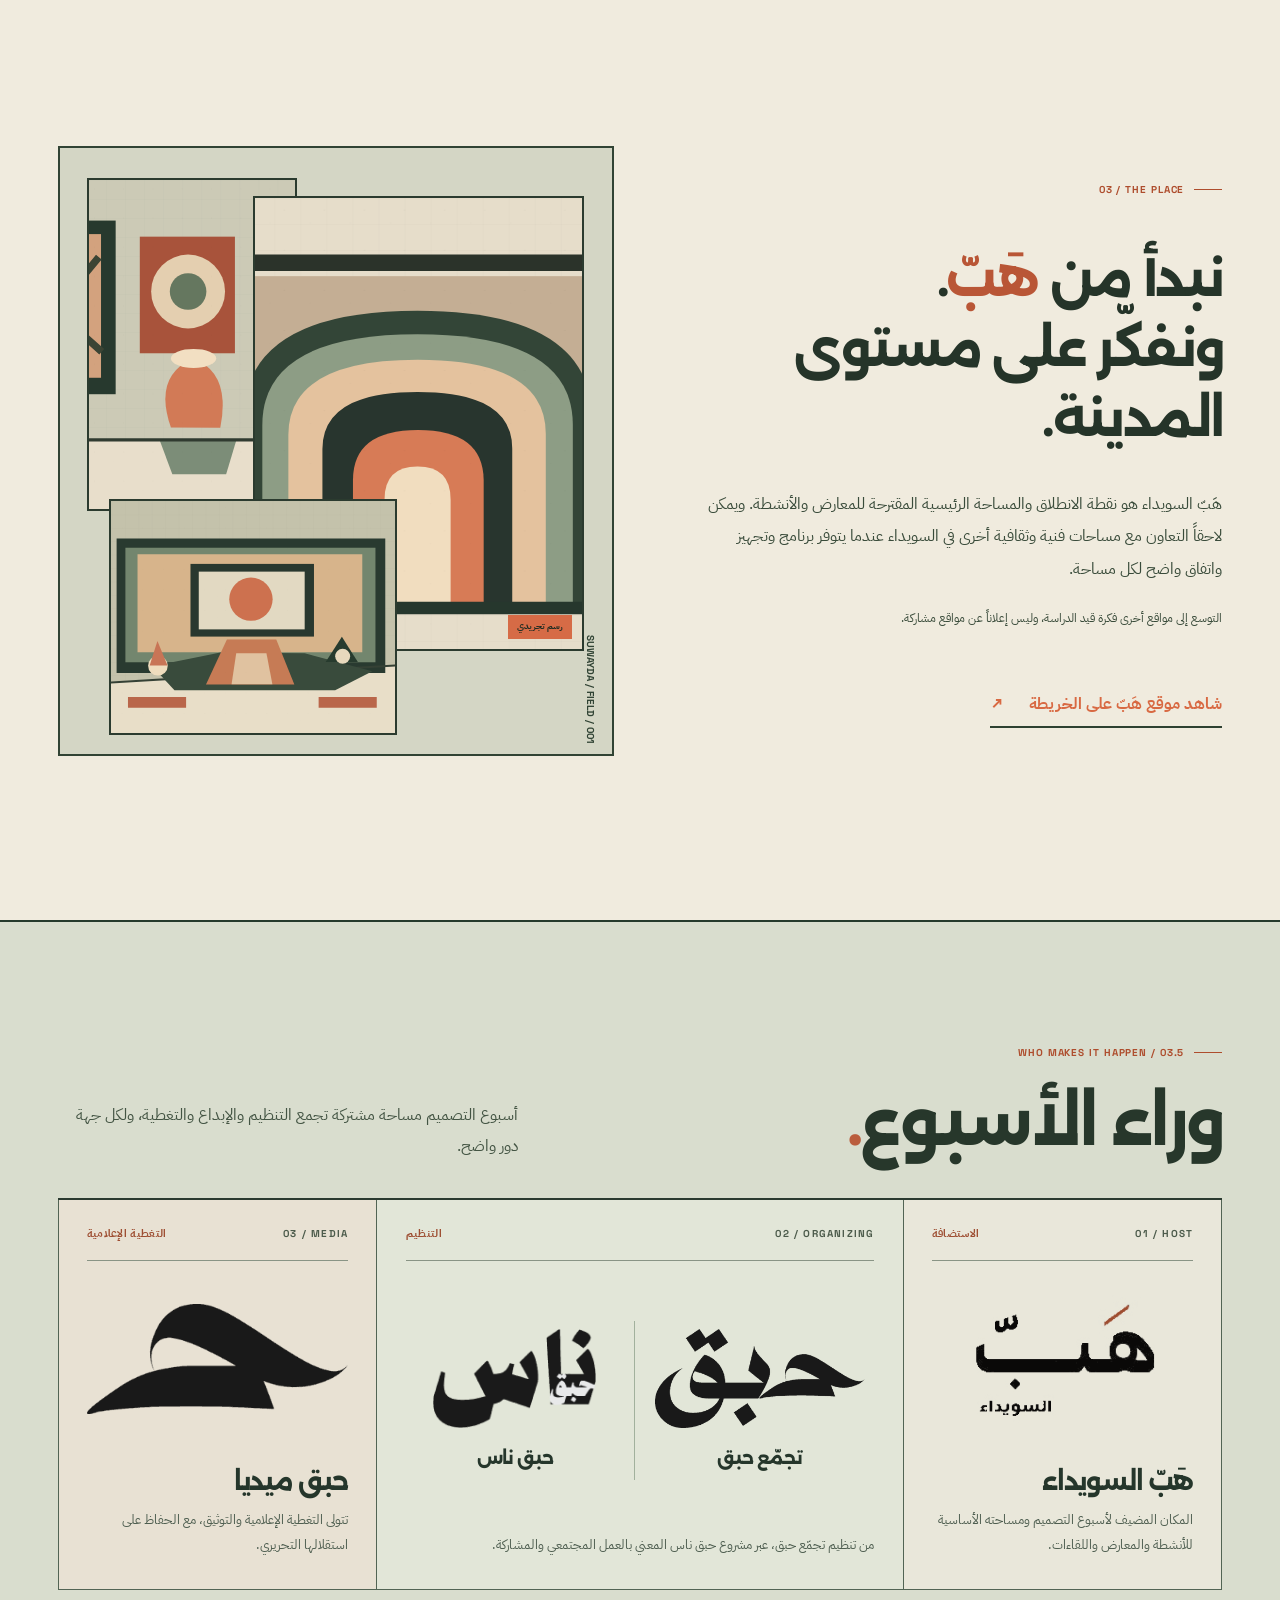
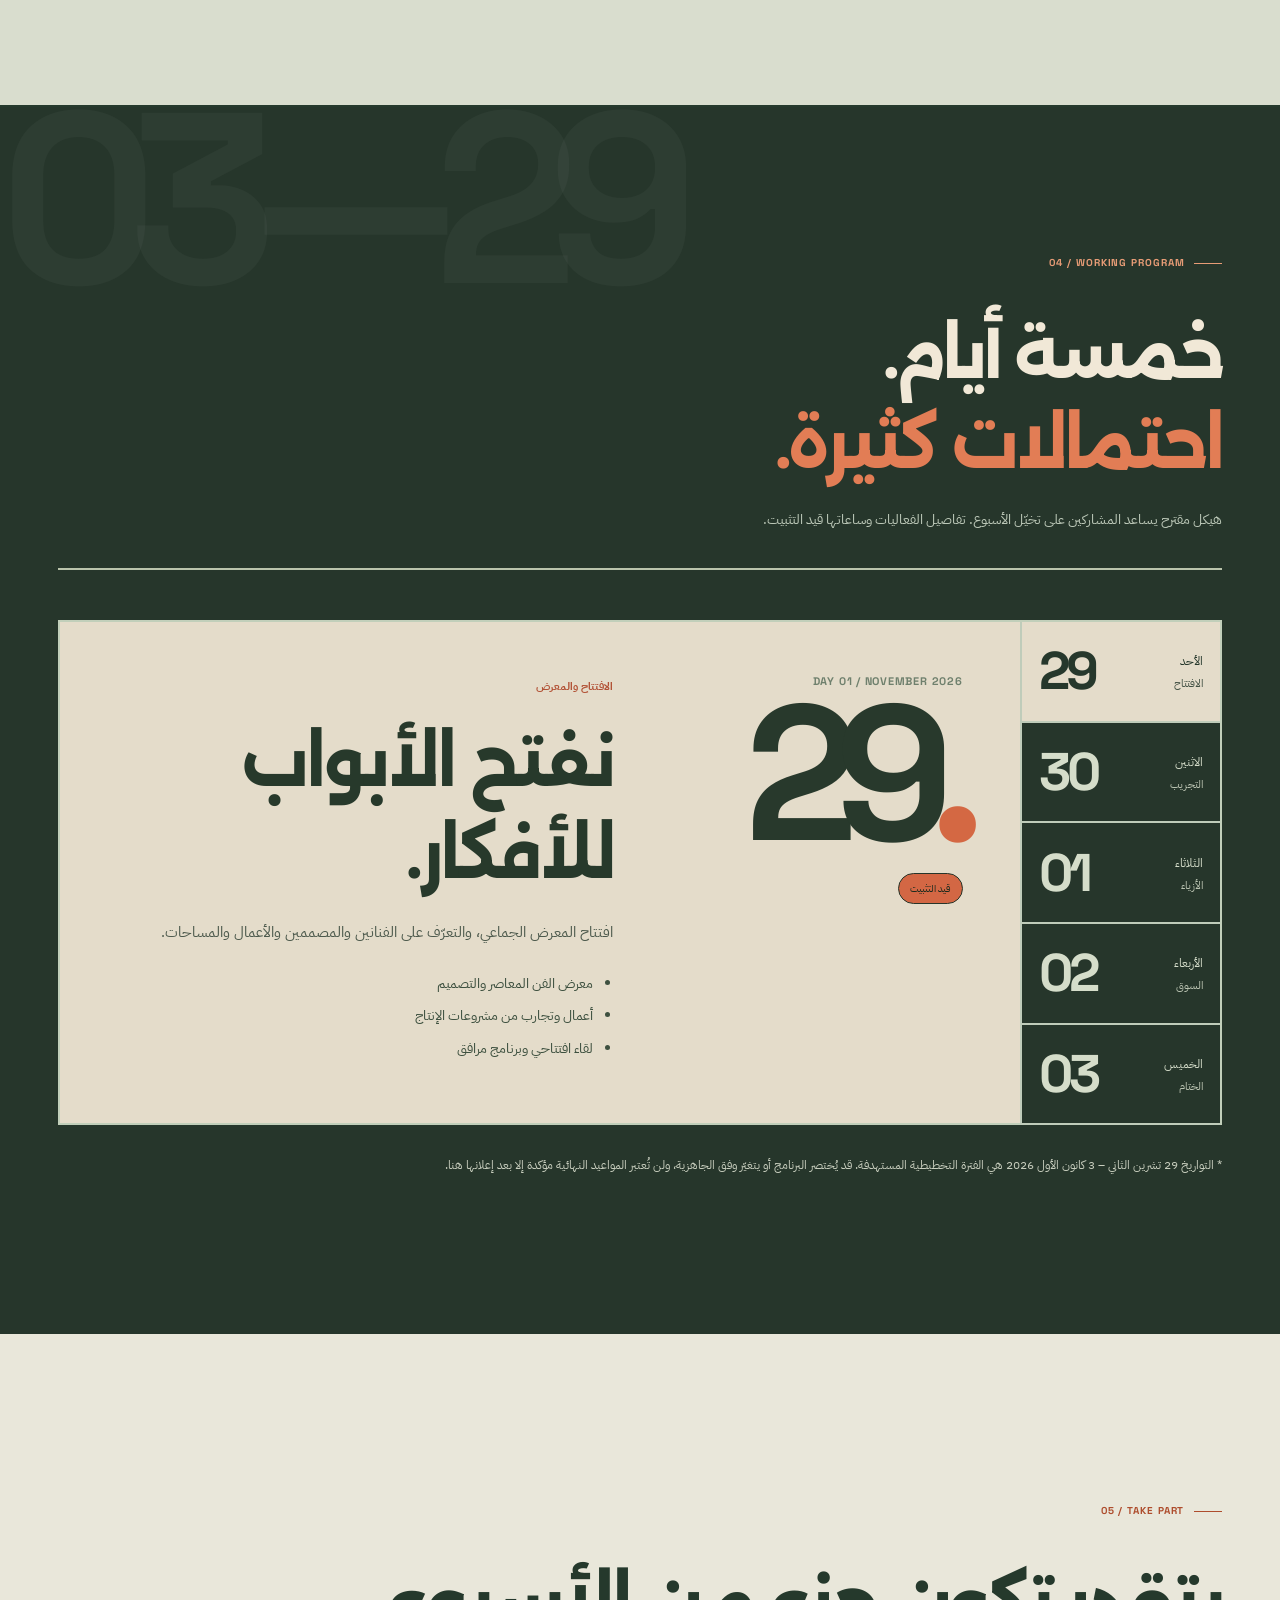
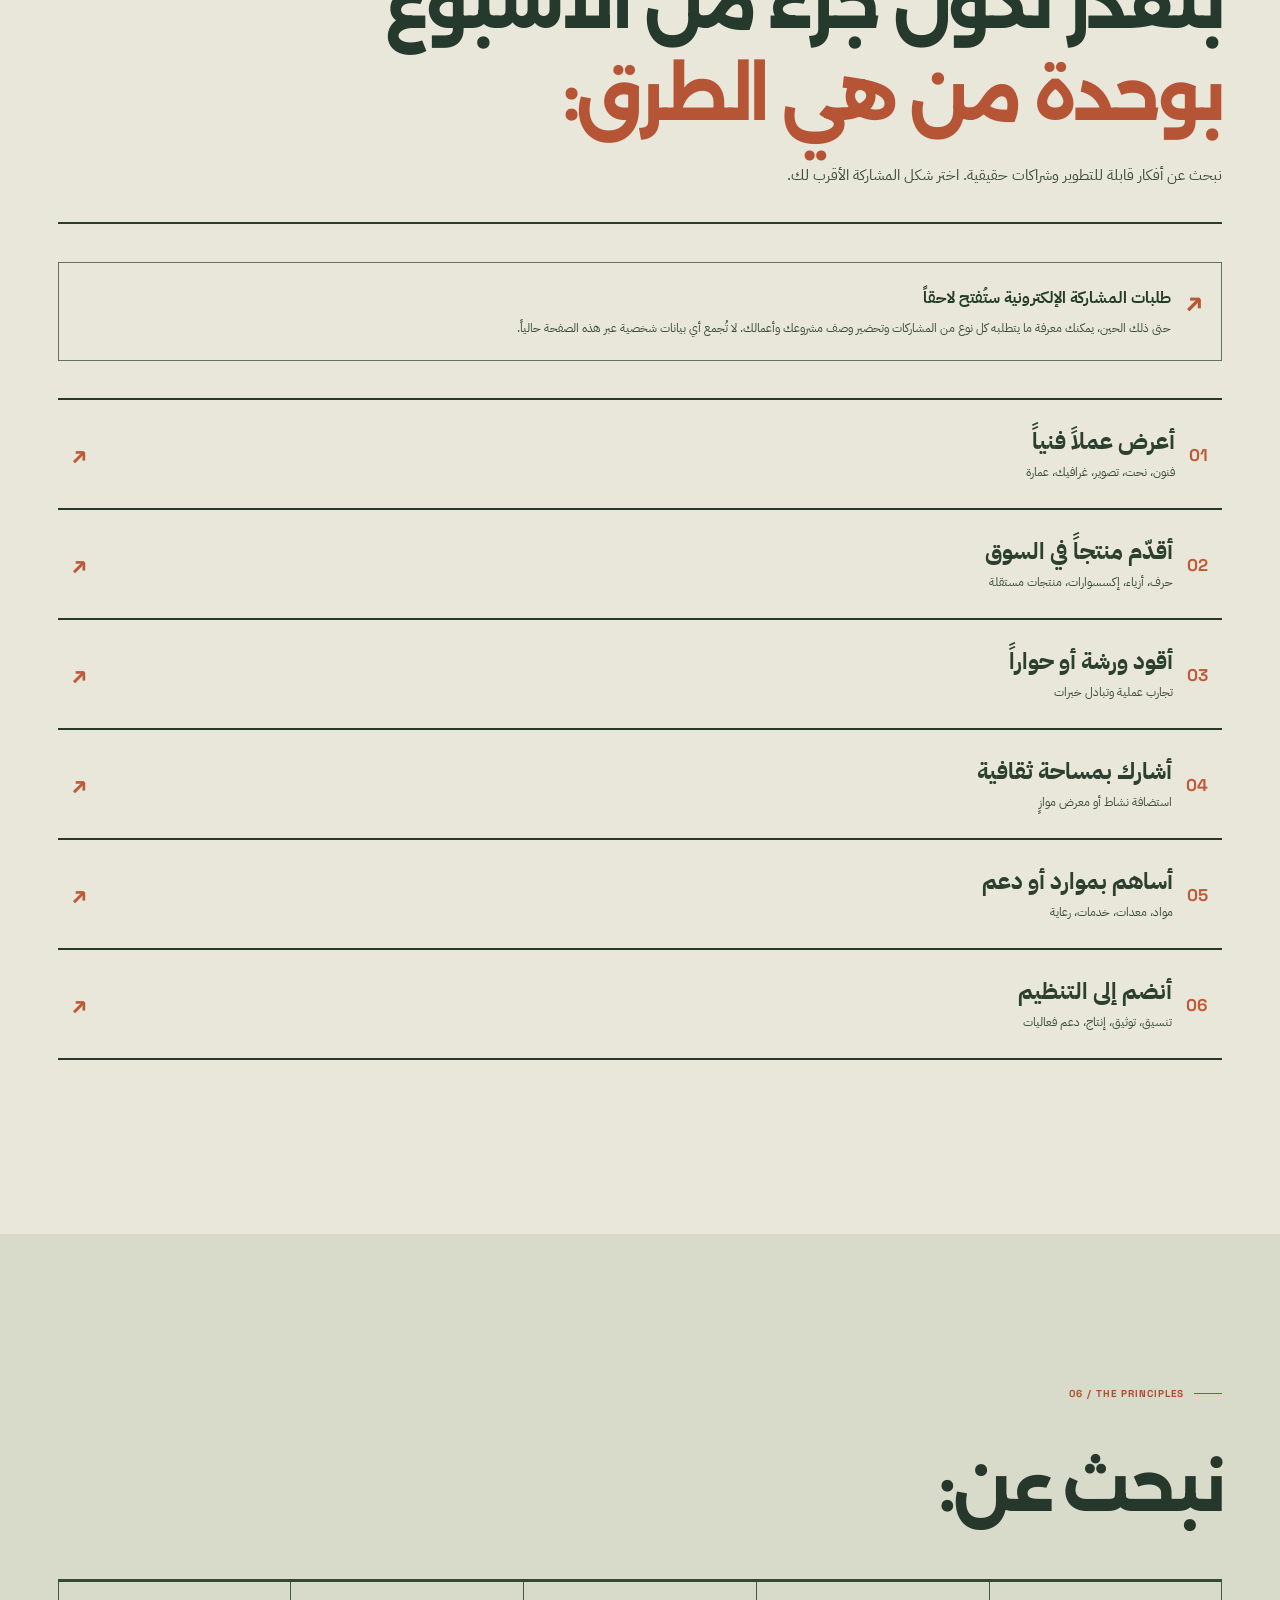
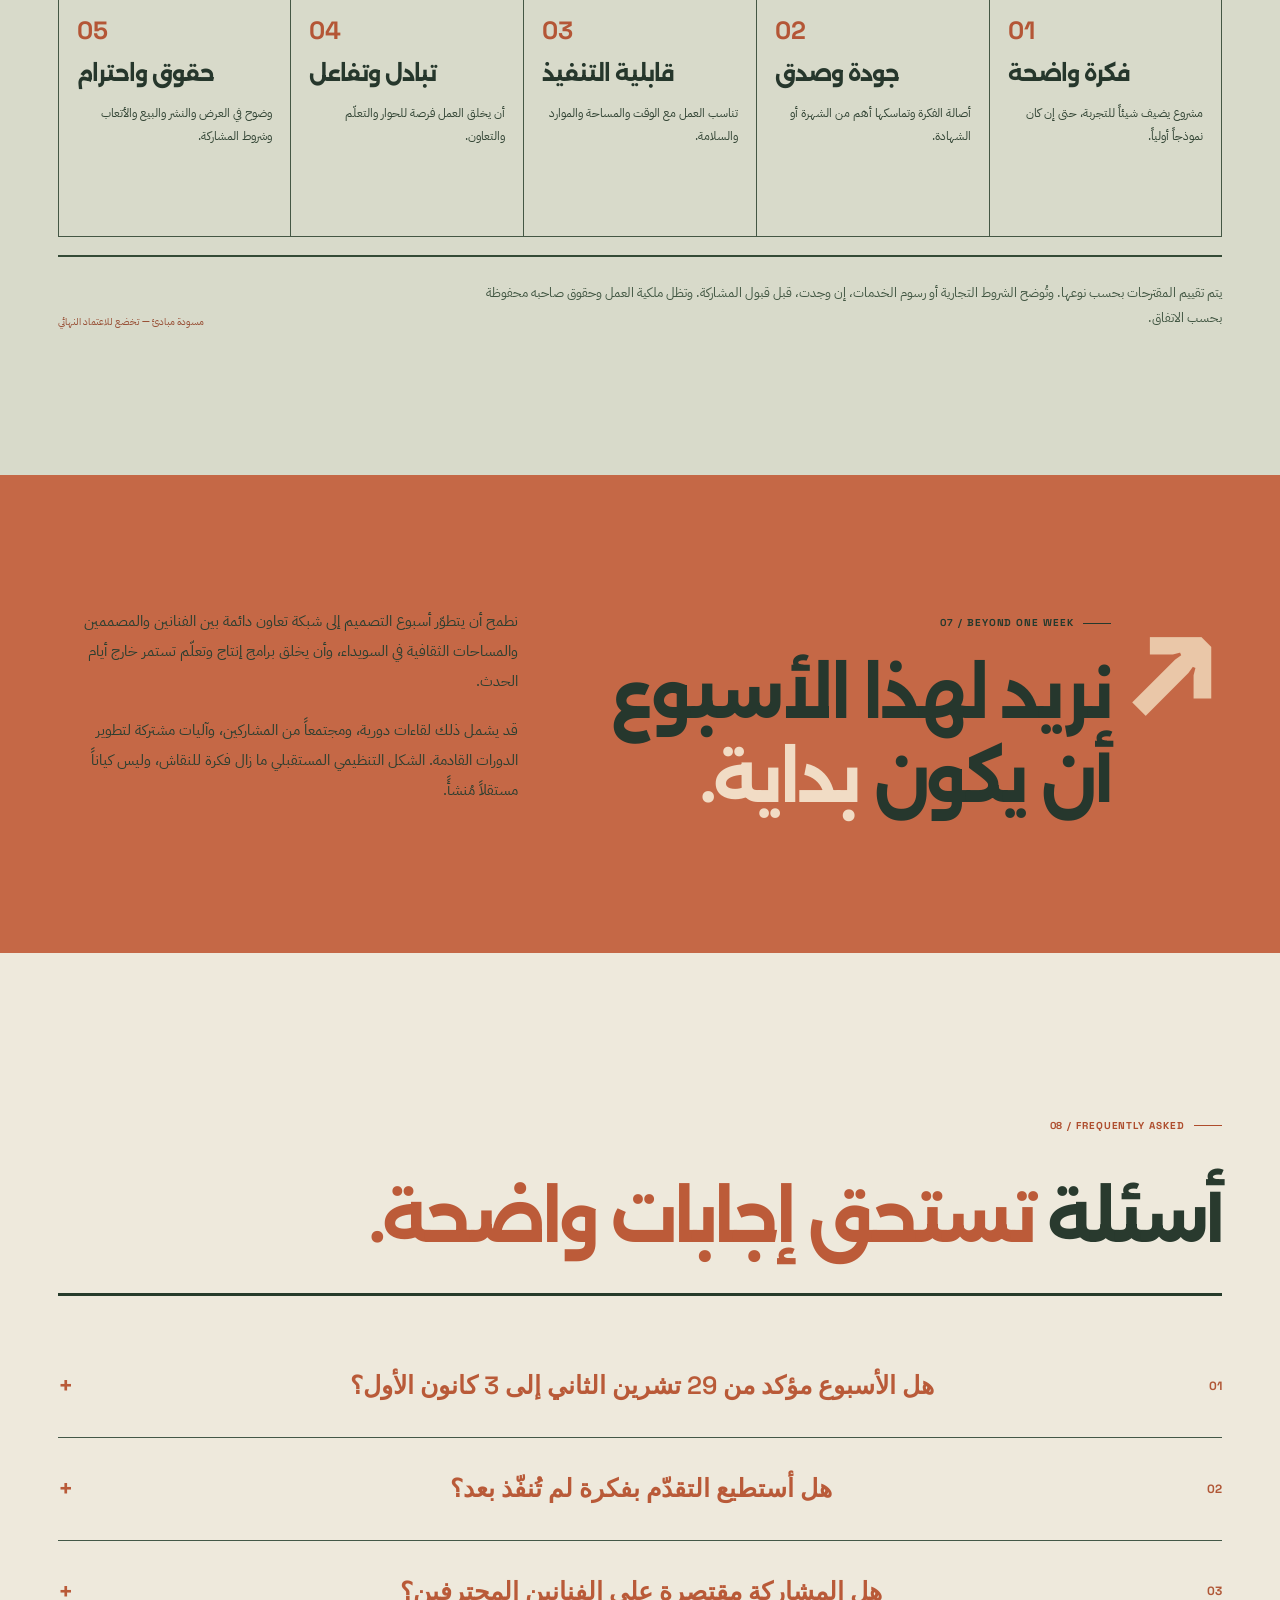
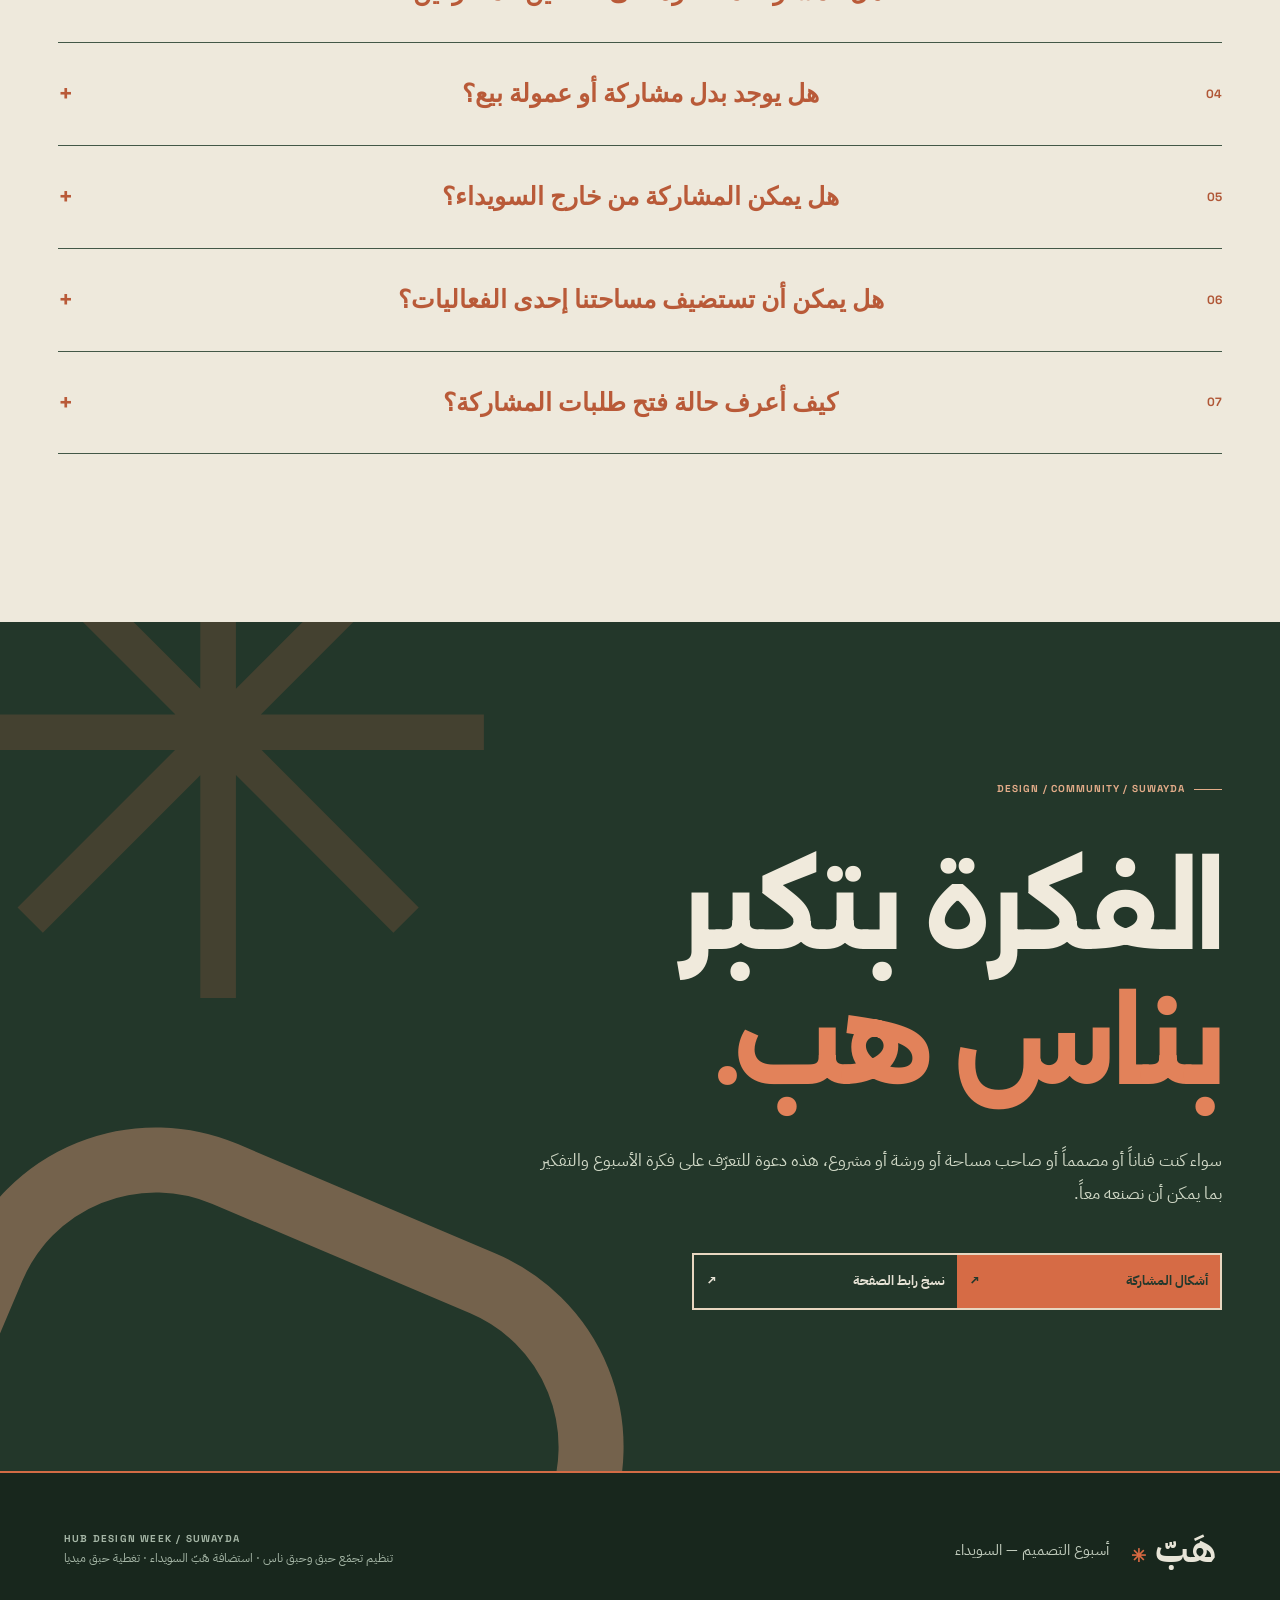
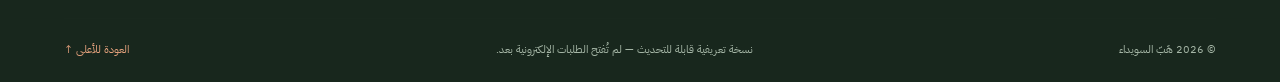
==== commit adb75e07: "copy: correct hero identity attribution to collective/Nas organizers and Hub hosting" ====
--- a/index.html
+++ b/index.html
@@ -48,7 +48,7 @@
     <section class="hero section-shell" aria-labelledby="hero-title">
       <div class="hero-graphic" aria-hidden="true"><span class="hero-orbit"></span><span class="hero-block"></span></div>
       <div class="hero-content">
-        <div class="eyebrow"><span class="accent-square"></span> <span data-cms-key="hero.kicker" data-cms-group="مقدمة الأسبوع" data-cms-label="اسم المبادرة">مبادرة ثقافية وفنية من هَبّ السويداء</span> <span class="eyebrow-en" lang="en">/ OPEN CREATIVE PLATFORM</span></div>
+        <div class="eyebrow"><span class="accent-square"></span> <span data-cms-key="hero.kicker" data-cms-group="مقدمة الأسبوع" data-cms-label="تعريف الجهات في المقدمة">تنظيم تجمّع حبق وحبق ناس، باستضافة هَبّ السويداء</span> <span class="eyebrow-en" lang="en">/ OPEN CREATIVE PLATFORM</span></div>
         <h1 id="hero-title"><b data-cms-key="hero.title1" data-cms-group="مقدمة الأسبوع" data-cms-label="عنوان المقدمة — أول كلمة">التصميم</b> <em data-cms-key="hero.title2" data-cms-group="مقدمة الأسبوع" data-cms-label="عنوان المقدمة — الكلمة الملونة">مساحة</em><br><b data-cms-key="hero.title3" data-cms-group="مقدمة الأسبوع" data-cms-label="عنوان المقدمة — السطر الثاني">نلتقي فيها</b><span class="punct">.</span></h1>
         <p class="hero-lead" data-cms-key="hero.lead" data-cms-group="مقدمة الأسبوع" data-cms-label="النص الرئيسي">أسبوع يجمع الفن والتصميم والحرفة والتجريب، ويفتح مساحة للقاء بين الأفكار والأشخاص والأعمال — من الفكرة الأولى إلى العرض أمام الجمهور.</p>
         <div class="hero-actions"><a href="#vision" class="btn btn-solid"><span data-cms-key="hero.action1" data-cms-group="مقدمة الأسبوع" data-cms-label="زر اكتشف الفكرة">اكتشف الفكرة</span> <span aria-hidden="true">↙</span></a><a href="#program" class="btn btn-outline"><span data-cms-key="hero.action2" data-cms-group="مقدمة الأسبوع" data-cms-label="زر استكشف البرنامج">استكشف البرنامج</span> <span aria-hidden="true">↙</span></a></div>
--- a/assets/atlas.css
+++ b/assets/atlas.css
@@ -449,3 +449,90 @@
 .design-atlas .part-arrow{transition:transform .2s ease}
 @keyframes designweek-reveal{from{opacity:.65;transform:translateY(-8px)}to{opacity:1;transform:translateY(0)}}
 @media(prefers-reduced-motion:reduce){.design-atlas .participation-grid>.application-detail{animation:none}}
+
+
+/* Organizational identity: separate host, collective/Nas organizing, media coverage. */
+.design-atlas .ecosystem-section{
+  max-width:none;
+  padding:clamp(72px,9vw,132px) clamp(19px,4.5vw,78px);
+  background:#d9ddce;color:#27372b;border-top:2px solid #263a2d;
+  border-bottom:2px solid #263a2d;
+}
+.design-atlas .ecosystem-intro,.design-atlas .ecosystem-roles{
+  max-width:1424px;margin-inline:auto;
+}
+.design-atlas .ecosystem-intro{
+  display:flex;flex-direction:column;align-items:flex-start;gap:18px;
+  padding-bottom:36px;border-bottom:2px solid #2b3a30;
+}
+.design-atlas .ecosystem-intro h2{
+  font-size:clamp(37px,5.2vw,70px);line-height:1.2;
+}
+.design-atlas .ecosystem-period{color:#ba5d3d}
+.design-atlas .ecosystem-intro>p{
+  font-size:clamp(13px,1.4vw,16px);max-width:460px;
+  line-height:1.95;color:#435443;
+}
+.design-atlas .ecosystem-roles{
+  display:grid;grid-template-columns:1fr;gap:0;
+  border-inline-start:1px solid #526454;
+}
+.design-atlas .ecosystem-role{
+  min-width:0;display:flex;flex-direction:column;
+  padding:24px clamp(18px,2.2vw,32px) 32px;
+  border-inline-end:1px solid #526454;
+  border-bottom:1px solid #526454;
+  background:#e9e7da;
+}
+.design-atlas .ecosystem-organizers{background:#e2e6d8}
+.design-atlas .ecosystem-media{background:#e8e1d3}
+.design-atlas .ecosystem-role-top{
+  display:flex;align-items:center;justify-content:space-between;gap:15px;
+  font-family:"Space Grotesk","IBM Plex Sans Arabic",sans-serif;
+  font-size:11px;font-weight:700;letter-spacing:.03em;
+  padding-bottom:17px;border-bottom:1px solid #899485;color:#4c5b4b;
+}
+.design-atlas .ecosystem-role-top span:first-child{font-size:10px;letter-spacing:.12em;direction:ltr}
+.design-atlas .ecosystem-role-top span:last-child{color:#9d4d31;font-family:"IBM Plex Sans Arabic",sans-serif}
+.design-atlas .ecosystem-logo{
+  display:flex;align-items:center;justify-content:center;
+  min-height:160px;margin:13px 0 8px;
+}
+.design-atlas .ecosystem-logo img{
+  display:block;width:auto;height:auto;object-fit:contain;max-width:100%;
+  max-height:125px;
+}
+.design-atlas .ecosystem-logo-hub img{max-height:128px}
+.design-atlas .ecosystem-logo-media img{max-height:115px}
+.design-atlas .ecosystem-role h3{
+  font-size:clamp(20px,2vw,27px);line-height:1.4;
+  color:#25362b;margin:12px 0 8px;
+}
+.design-atlas .ecosystem-role>p{
+  font-size:13px;line-height:1.95;color:#4e5e50;
+  margin-top:auto;
+}
+.design-atlas .ecosystem-logos-pair{
+  display:grid;grid-template-columns:1fr 1fr;gap:10px;
+  min-height:210px;padding-top:8px;
+}
+.design-atlas .ecosystem-logo-unit{min-width:0;display:flex;flex-direction:column;align-items:center;justify-content:flex-end;text-align:center}
+.design-atlas .ecosystem-logo-unit+.ecosystem-logo-unit{border-inline-start:1px solid #a2b19d;padding-inline-start:10px}
+.design-atlas .ecosystem-logo-unit .ecosystem-logo{
+  min-height:115px;width:100%;margin:0;
+}
+.design-atlas .ecosystem-logo-habaq img{max-height:99px}
+.design-atlas .ecosystem-logo-nas img{max-height:99px}
+.design-atlas .ecosystem-logo-unit h3{font-size:18px;margin-top:10px;margin-bottom:9px}
+@media(min-width:690px){
+ .design-atlas .ecosystem-intro{flex-direction:row;align-items:flex-end;justify-content:space-between;gap:36px}
+}
+@media(min-width:1080px){
+ .design-atlas .ecosystem-roles{grid-template-columns:1fr 1.65fr 1fr}
+ .design-atlas .ecosystem-role{min-height:390px;border-bottom:1px solid #526454}
+ .design-atlas .ecosystem-role>.ecosystem-logo{flex:1}
+ .design-atlas .ecosystem-logos-pair{flex:1;align-items:center}
+}
+@media(prefers-reduced-motion:reduce){
+ .design-atlas .ecosystem-role,.design-atlas .ecosystem-logo{animation:none;transition:none}
+}
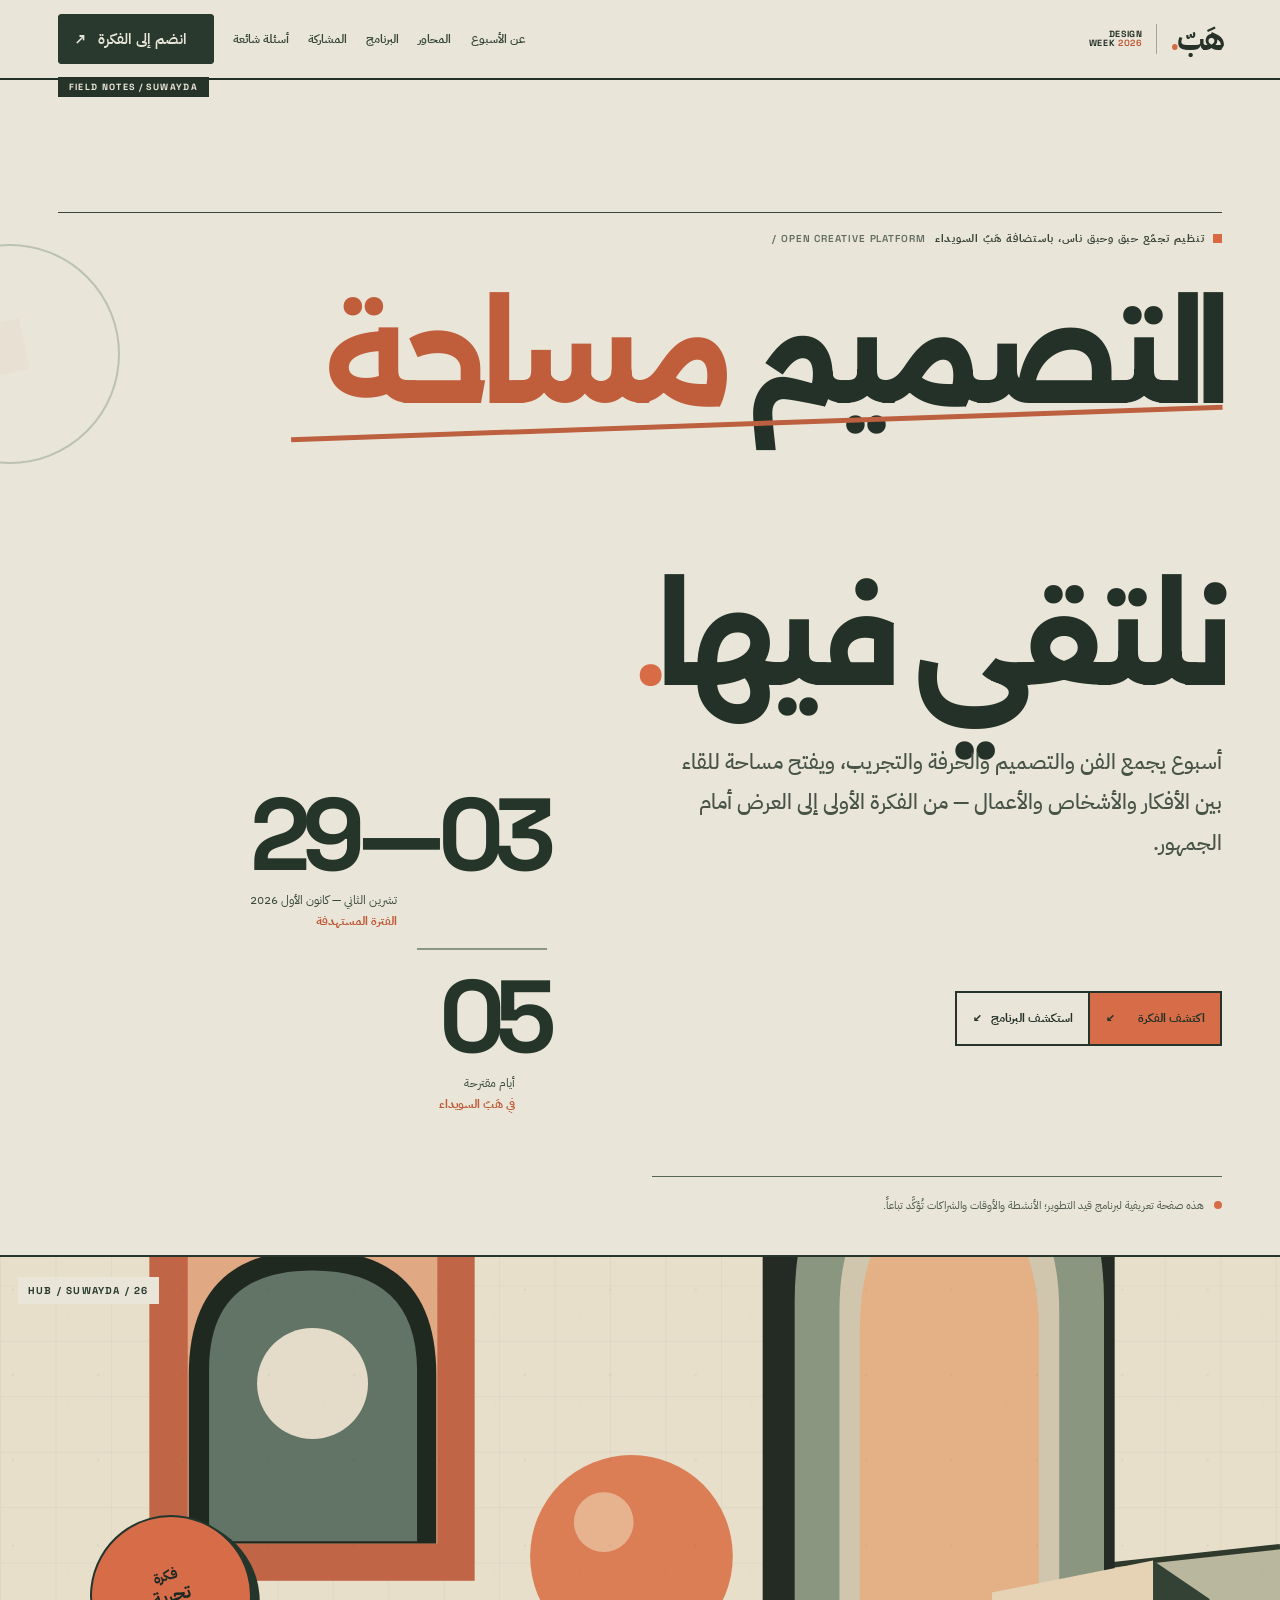
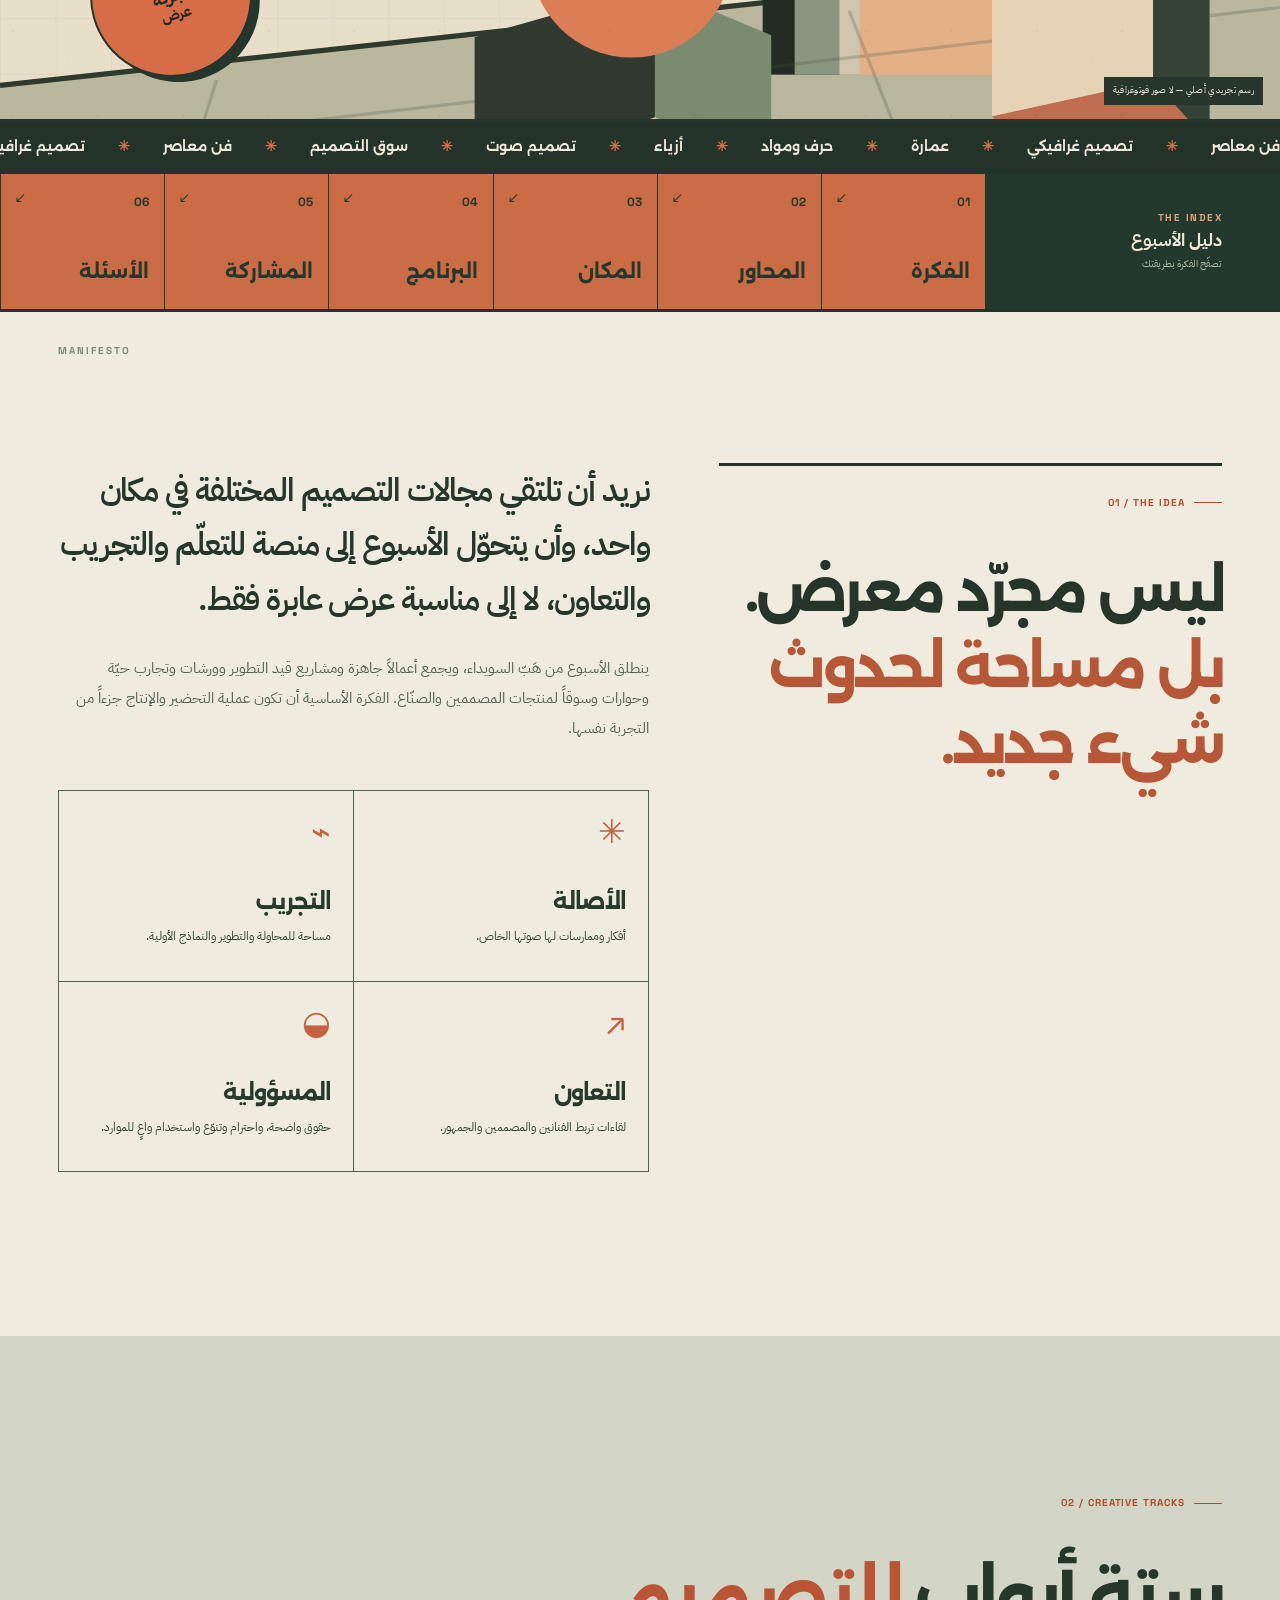
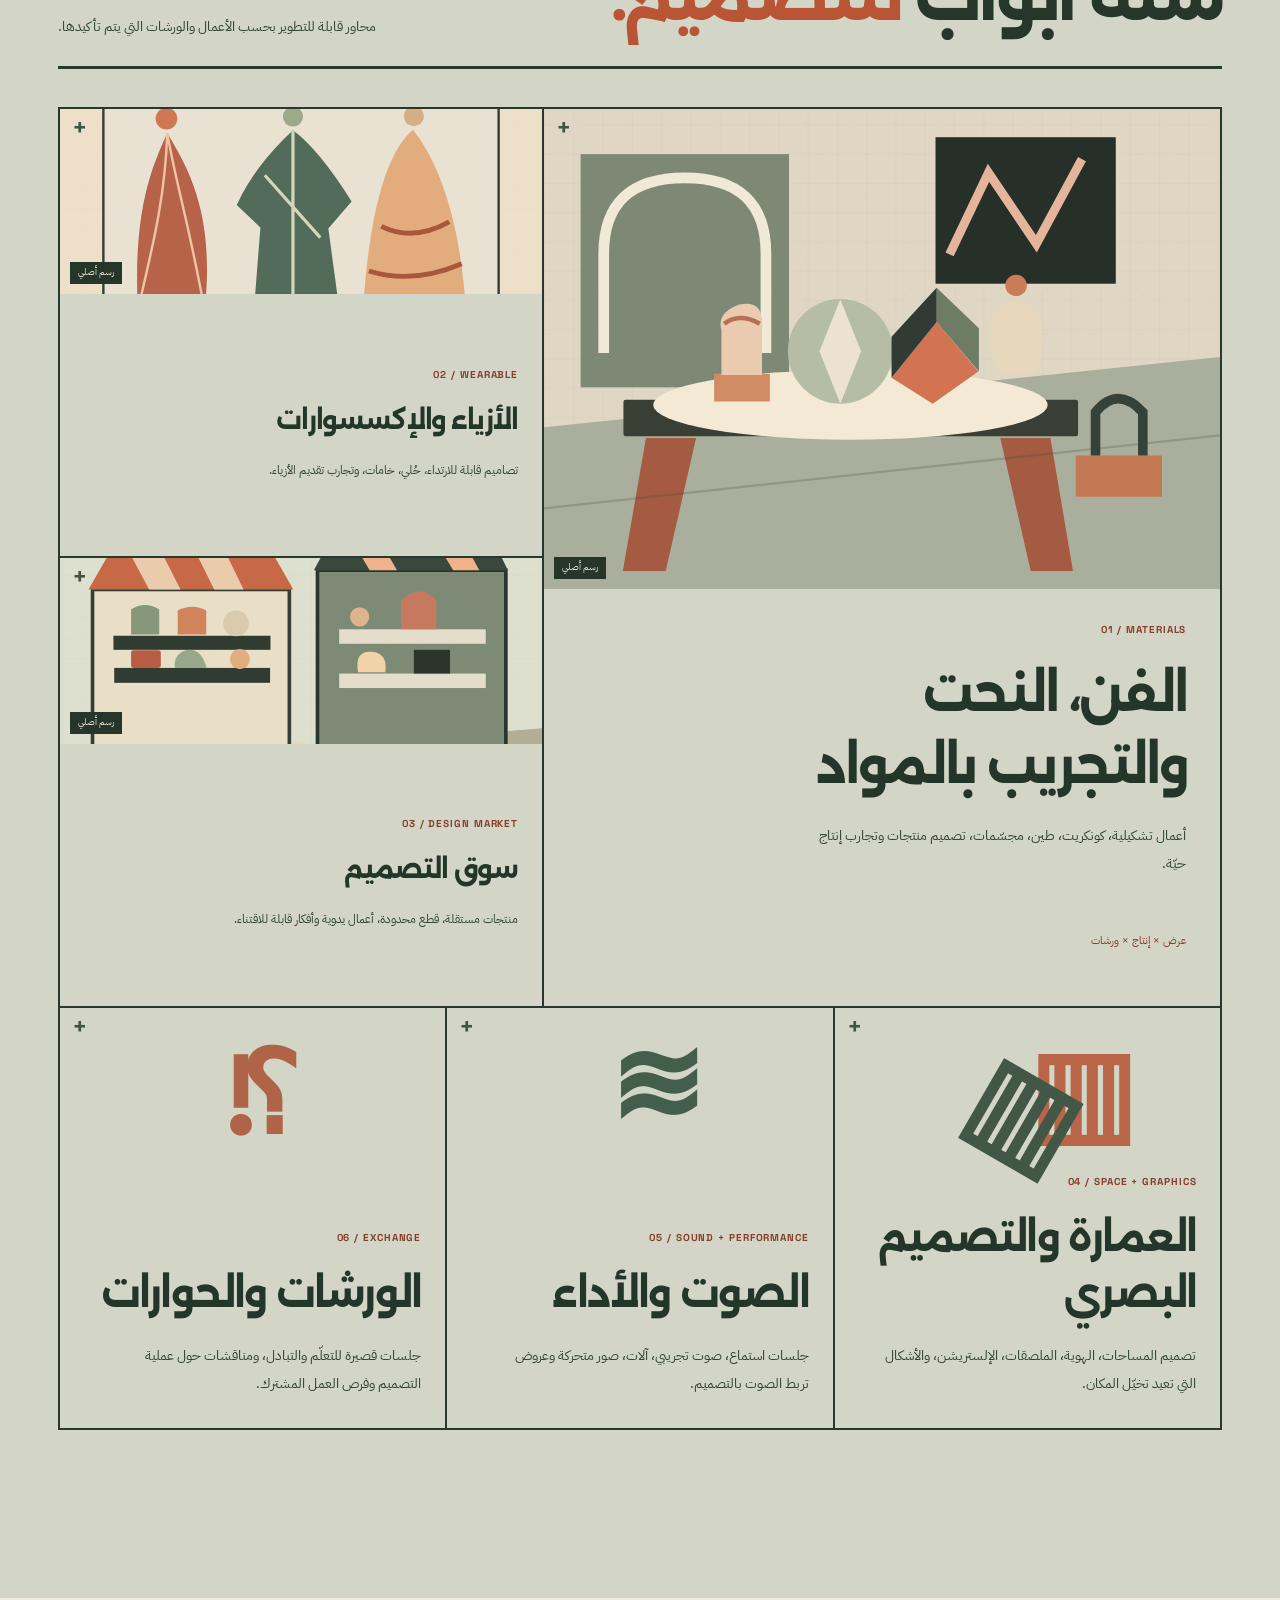
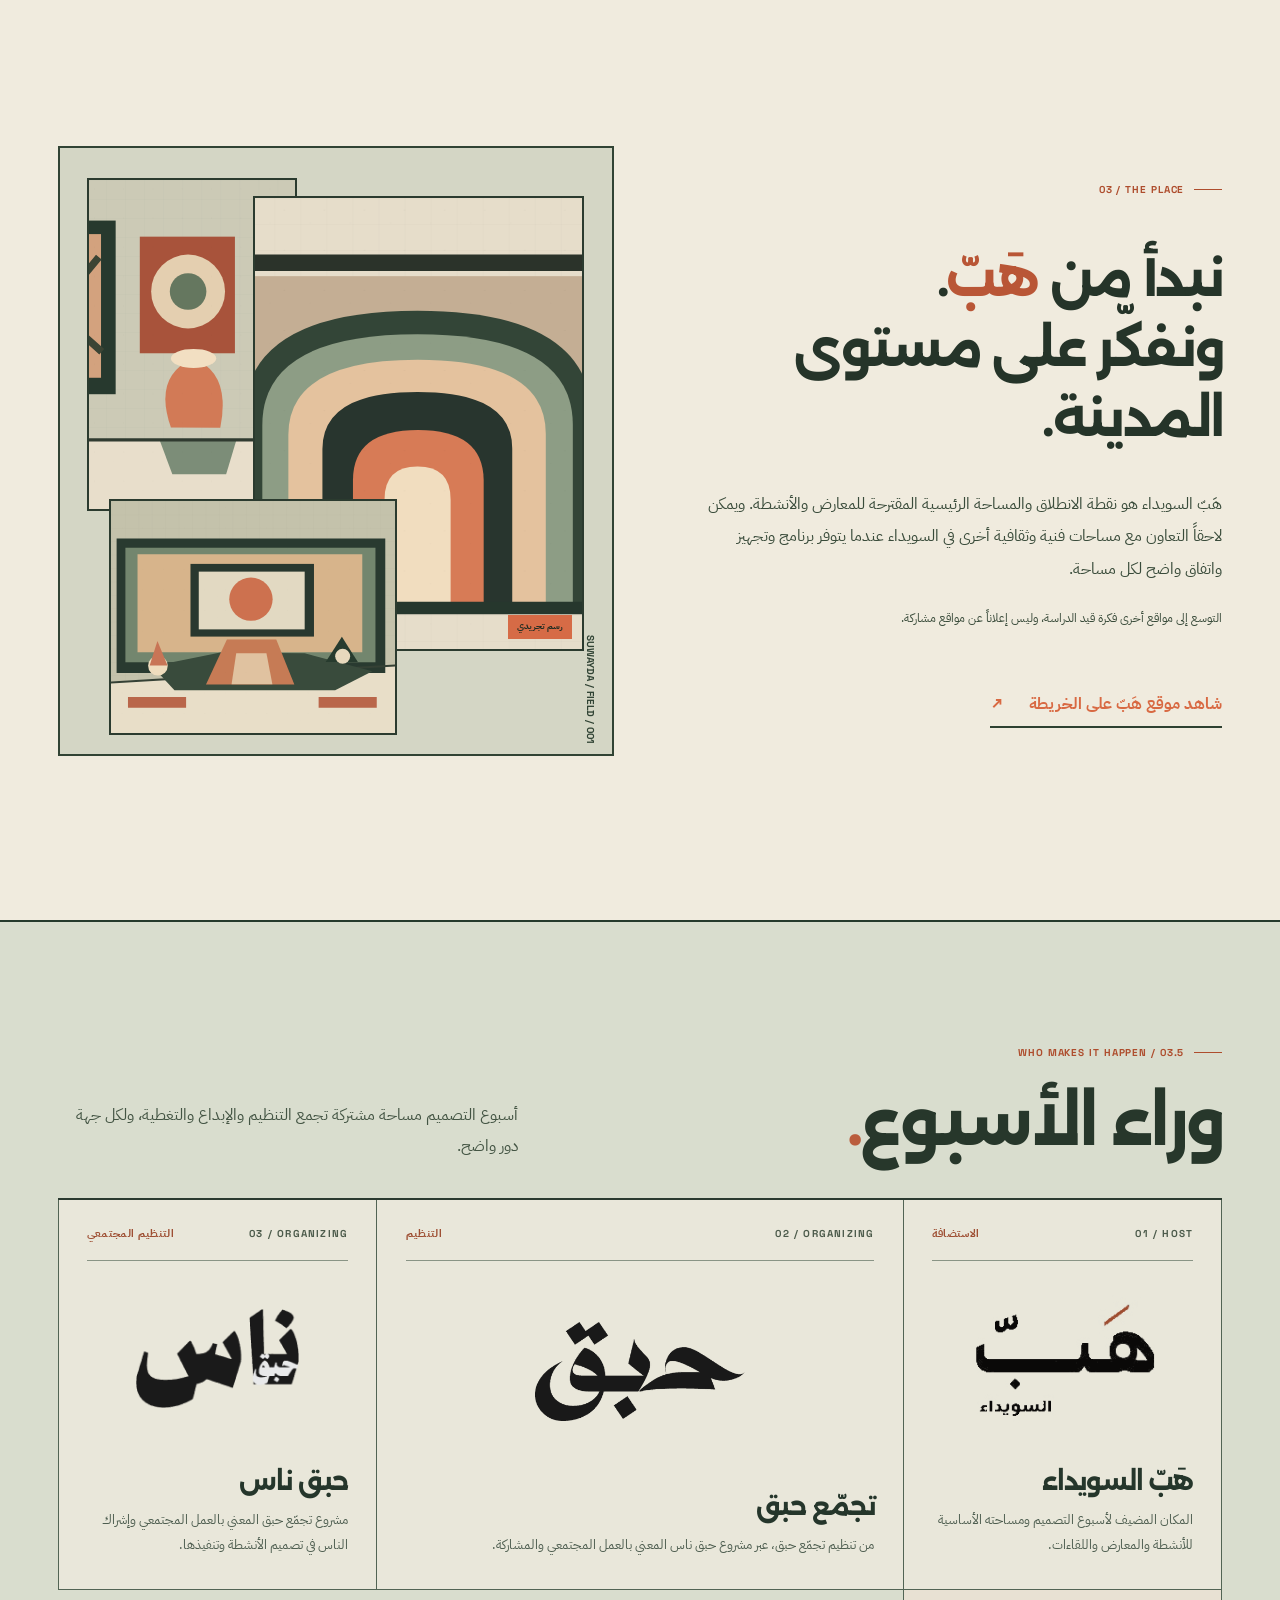
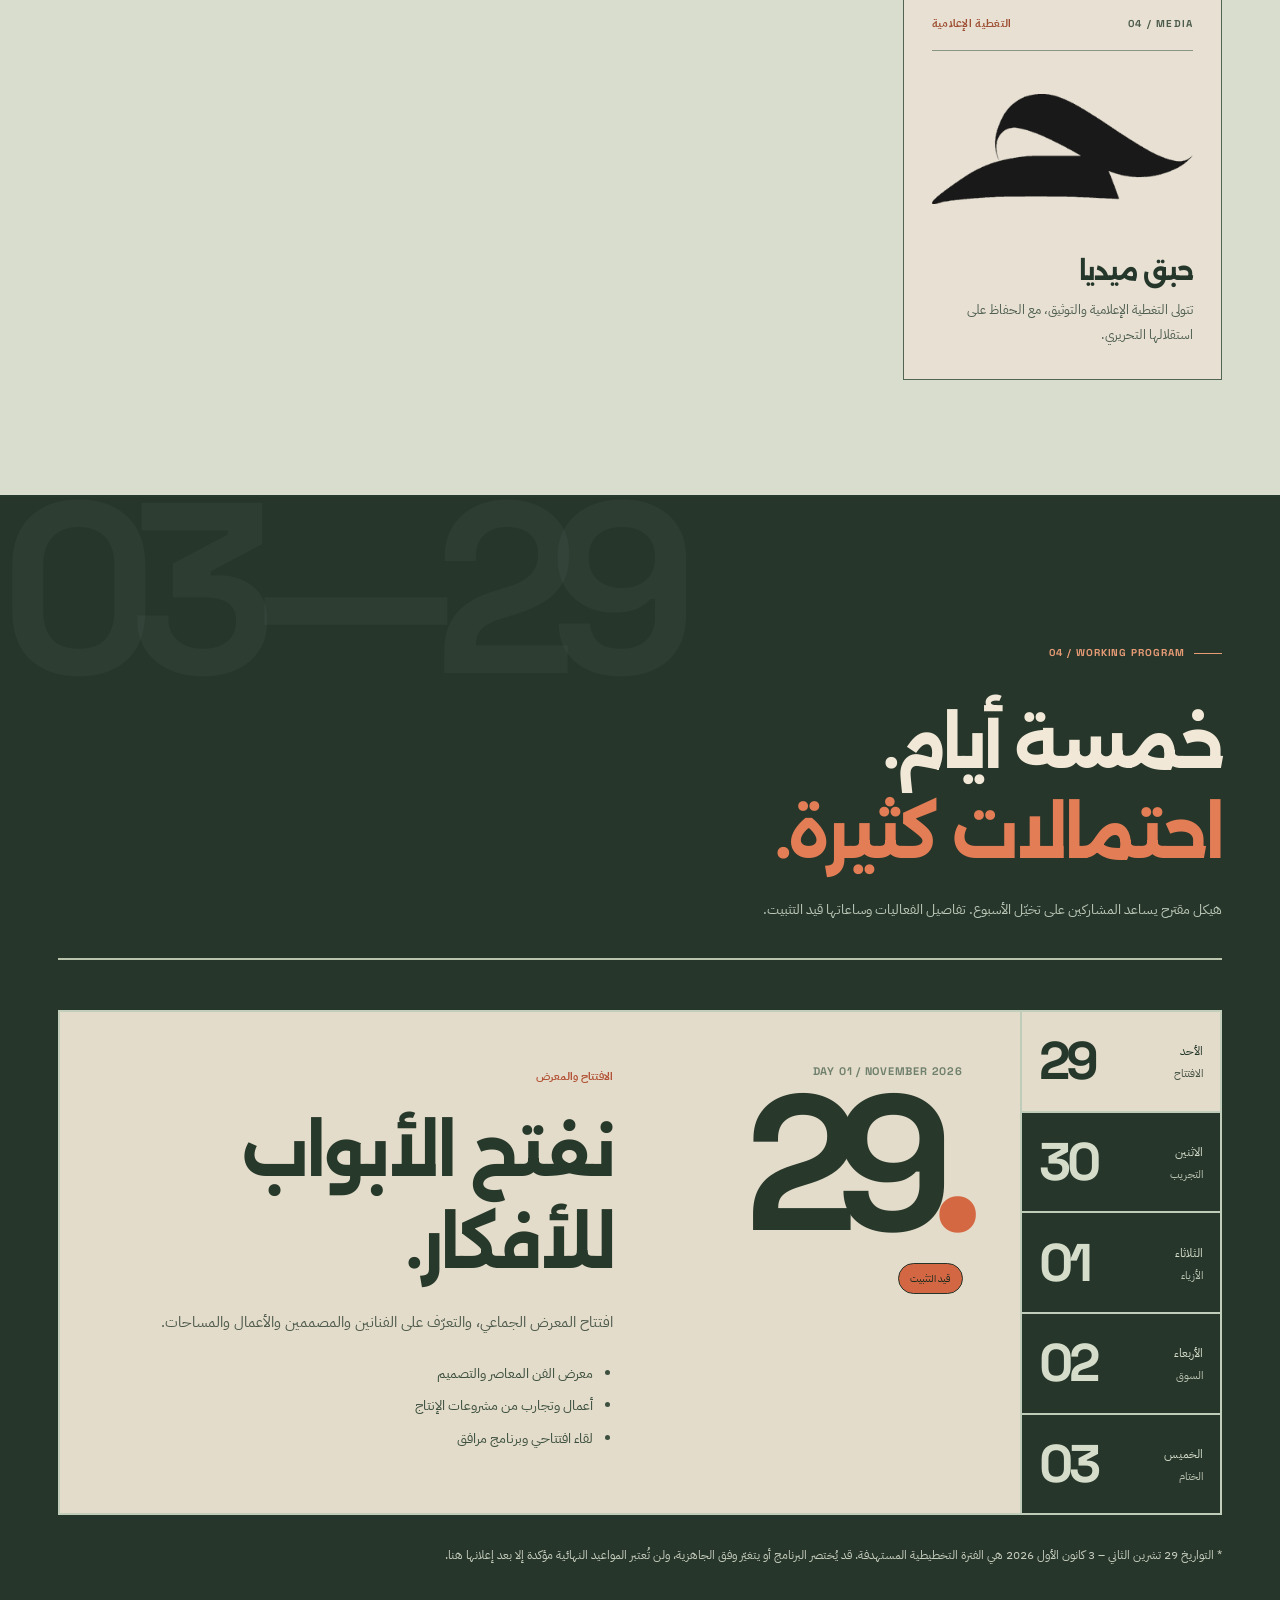
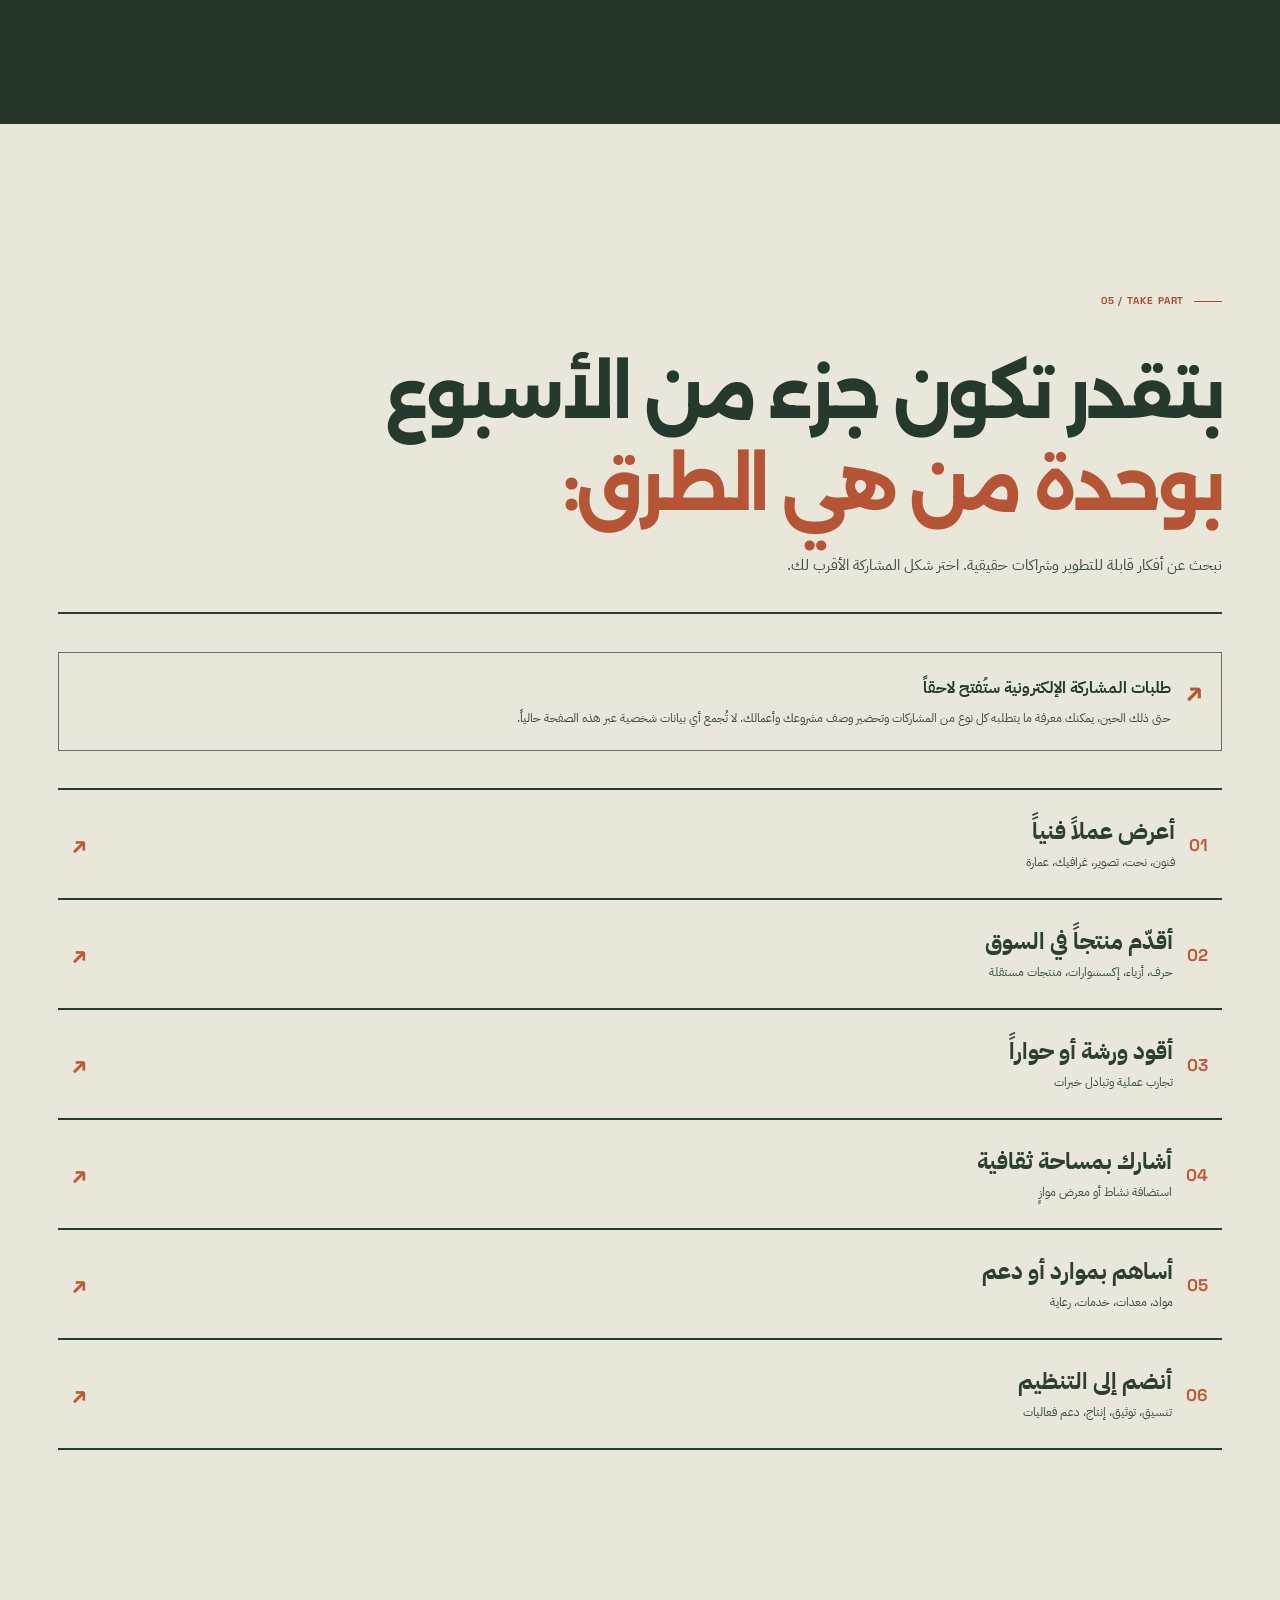
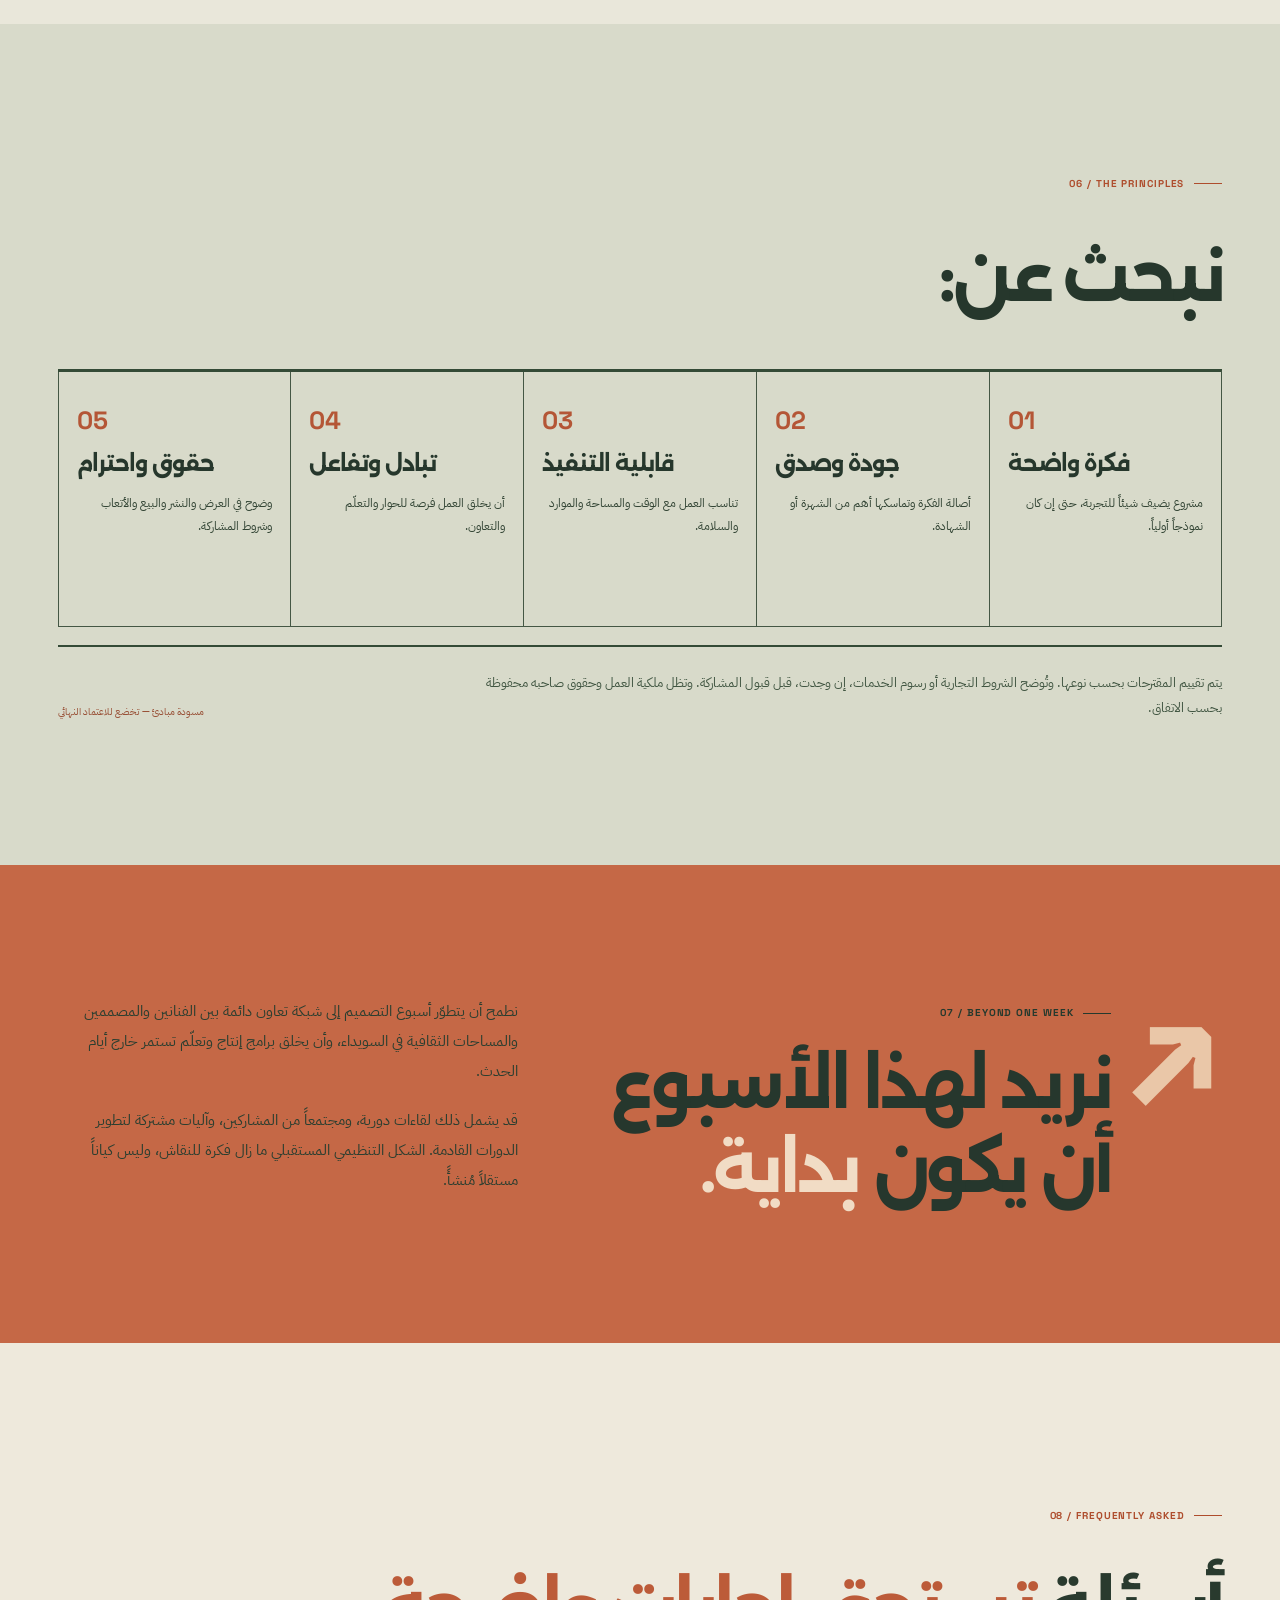
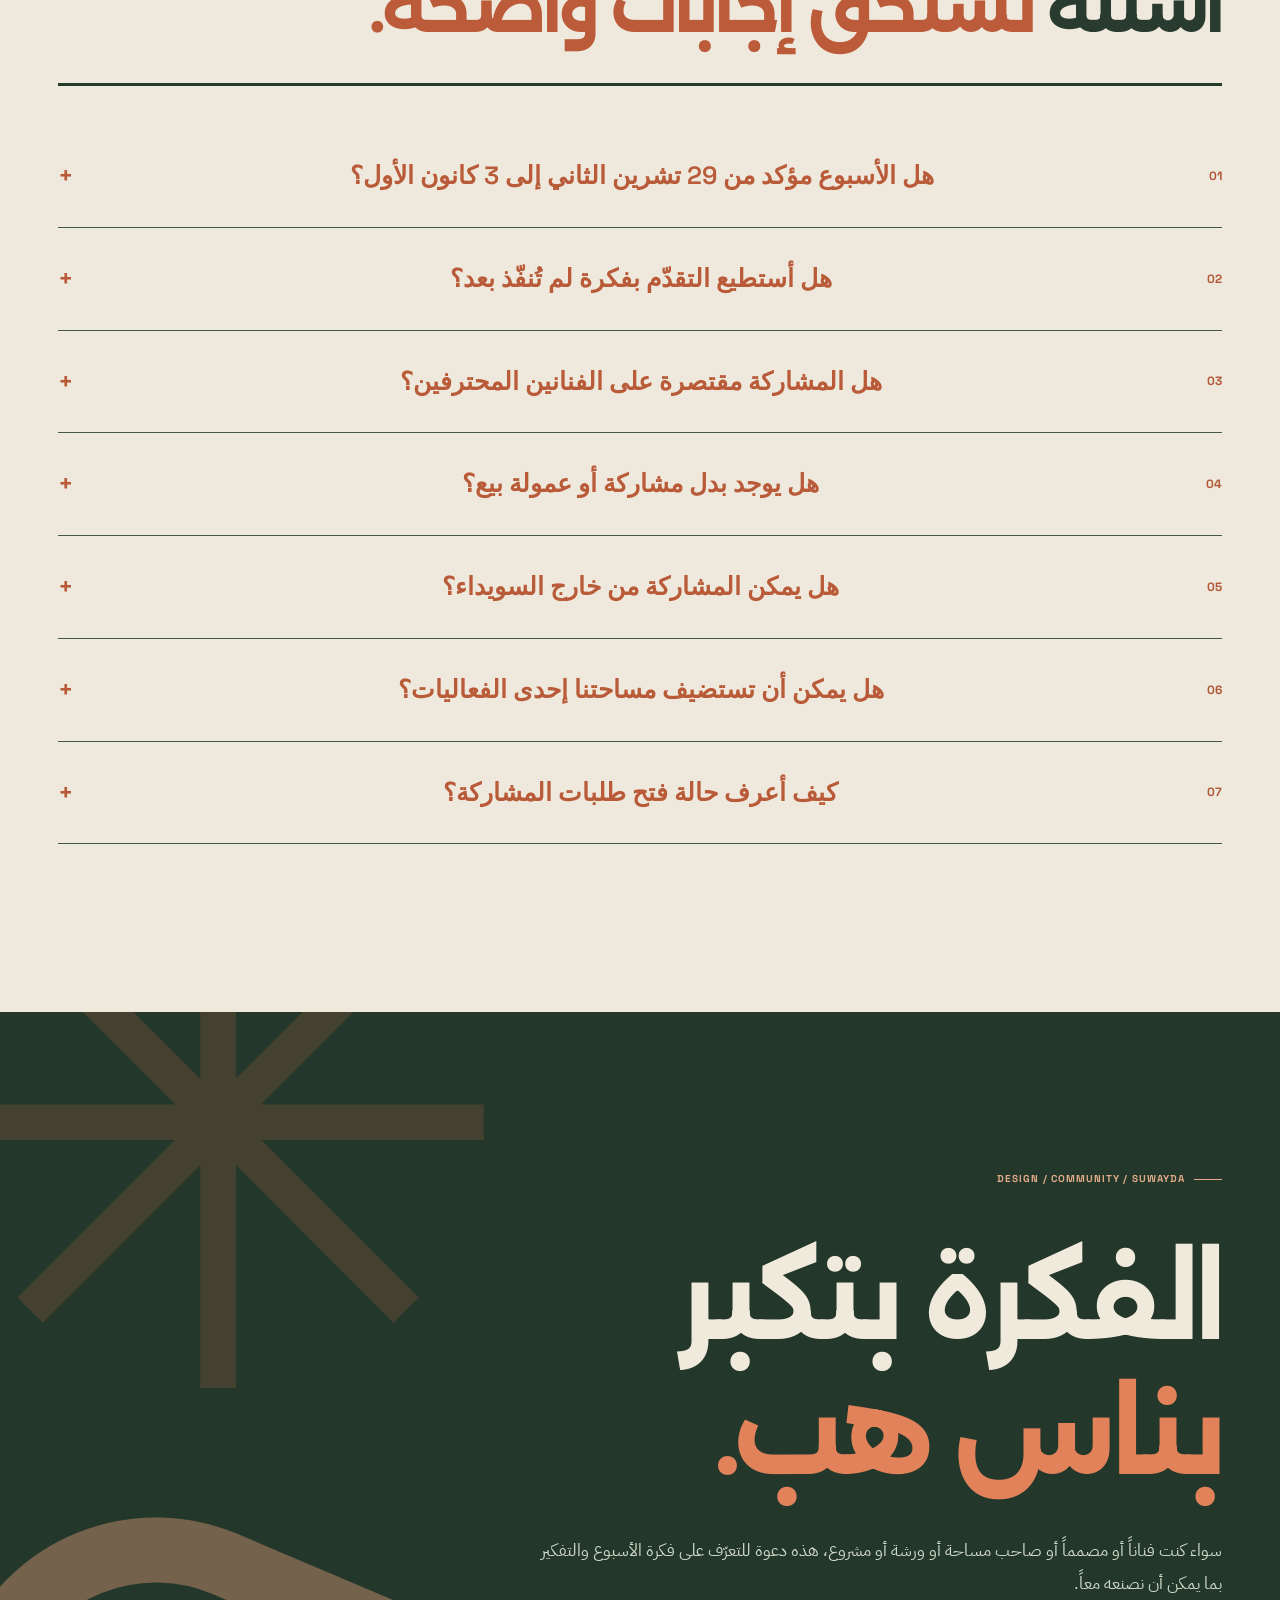
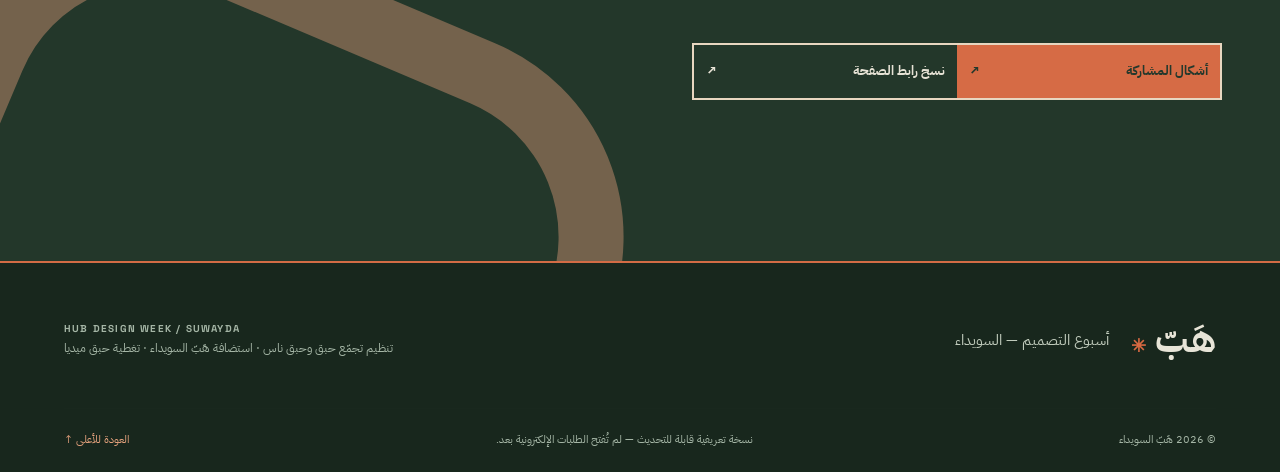
==== commit 4783399a: "Build four balanced ecosystem identity cards" ====
--- a/index.html
+++ b/index.html
@@ -18,7 +18,7 @@
   <link href="https://fonts.googleapis.com/css2?family=Alexandria:wght@500;600;700;800&family=IBM+Plex+Sans+Arabic:wght@400;500;600;700&family=Space+Grotesk:wght@400;500;600;700&display=swap" rel="stylesheet">
   <link rel="stylesheet" href="./assets/styles.css">
   <link rel="stylesheet" href="./assets/mobile-first.css">
-  <link rel="stylesheet" href="./assets/atlas.css">
+  <link rel="stylesheet" href="./assets/atlas.css?v=20261120-ecosystem-4">
   <link rel="stylesheet" href="./assets/spacing-motion.css">
   <script defer src="./assets/site-config.js"></script>
   <script defer src="./assets/main.js"></script>
@@ -124,22 +124,20 @@
           <h3 data-cms-key="ecosystem.host.name" data-cms-group="الجهات والأدوار" data-cms-label="اسم الجهة المضيفة">هَبّ السويداء</h3>
           <p data-cms-key="ecosystem.host.description" data-cms-group="الجهات والأدوار" data-cms-label="شرح دور هب">المكان المضيف لأسبوع التصميم ومساحته الأساسية للأنشطة والمعارض واللقاءات.</p>
         </article>
-        <article class="ecosystem-role ecosystem-organizers">
+        <article class="ecosystem-role ecosystem-habaq">
           <div class="ecosystem-role-top"><span>02 / ORGANIZING</span><span data-cms-key="ecosystem.organizing.role" data-cms-group="الجهات والأدوار" data-cms-label="نوع دور تجمع حبق وحبق ناس">التنظيم</span></div>
-          <div class="ecosystem-logos-pair">
-            <div class="ecosystem-logo-unit">
-              <div class="ecosystem-logo ecosystem-logo-habaq"><img loading="lazy" decoding="async" src="./assets/brands/habaq-collective.png" alt="الشعار الكامل لتجمّع حبق" width="390" height="184"></div>
-              <h3 data-cms-key="ecosystem.habaq.name" data-cms-group="الجهات والأدوار" data-cms-label="اسم تجمع حبق">تجمّع حبق</h3>
-            </div>
-            <div class="ecosystem-logo-unit">
-              <div class="ecosystem-logo ecosystem-logo-nas"><img loading="lazy" decoding="async" src="./assets/brands/habaq-nas.png" alt="شعار مشروع حبق ناس" width="346" height="210"></div>
-              <h3 data-cms-key="ecosystem.nas.name" data-cms-group="الجهات والأدوار" data-cms-label="اسم مشروع حبق ناس">حبق ناس</h3>
-            </div>
-          </div>
+          <div class="ecosystem-logo ecosystem-logo-habaq"><img loading="lazy" decoding="async" src="./assets/brands/habaq-collective.png" alt="الشعار الكامل لتجمّع حبق" width="390" height="184"></div>
+          <h3 data-cms-key="ecosystem.habaq.name" data-cms-group="الجهات والأدوار" data-cms-label="اسم تجمع حبق">تجمّع حبق</h3>
           <p data-cms-key="ecosystem.organizing.description" data-cms-group="الجهات والأدوار" data-cms-label="شرح جهة التنظيم">من تنظيم تجمّع حبق، عبر مشروع حبق ناس المعني بالعمل المجتمعي والمشاركة.</p>
         </article>
+        <article class="ecosystem-role ecosystem-nas">
+          <div class="ecosystem-role-top"><span>03 / ORGANIZING</span><span>التنظيم المجتمعي</span></div>
+          <div class="ecosystem-logo ecosystem-logo-nas"><img loading="lazy" decoding="async" src="./assets/brands/habaq-nas.png" alt="شعار مشروع حبق ناس" width="346" height="210"></div>
+          <h3 data-cms-key="ecosystem.nas.name" data-cms-group="الجهات والأدوار" data-cms-label="اسم مشروع حبق ناس">حبق ناس</h3>
+          <p>مشروع تجمّع حبق المعني بالعمل المجتمعي وإشراك الناس في تصميم الأنشطة وتنفيذها.</p>
+        </article>
         <article class="ecosystem-role ecosystem-media">
-          <div class="ecosystem-role-top"><span>03 / MEDIA</span><span data-cms-key="ecosystem.media.role" data-cms-group="الجهات والأدوار" data-cms-label="نوع دور حبق ميديا">التغطية الإعلامية</span></div>
+          <div class="ecosystem-role-top"><span>04 / MEDIA</span><span data-cms-key="ecosystem.media.role" data-cms-group="الجهات والأدوار" data-cms-label="نوع دور حبق ميديا">التغطية الإعلامية</span></div>
           <div class="ecosystem-logo ecosystem-logo-media"><img loading="lazy" decoding="async" src="./assets/brands/habaq-media.png" alt="شعار حرف الحاء الخاص بحبق ميديا" width="340" height="143"></div>
           <h3 data-cms-key="ecosystem.media.name" data-cms-group="الجهات والأدوار" data-cms-label="اسم حبق ميديا">حبق ميديا</h3>
           <p data-cms-key="ecosystem.media.description" data-cms-group="الجهات والأدوار" data-cms-label="شرح دور حبق ميديا">تتولى التغطية الإعلامية والتوثيق، مع الحفاظ على استقلالها التحريري.</p>
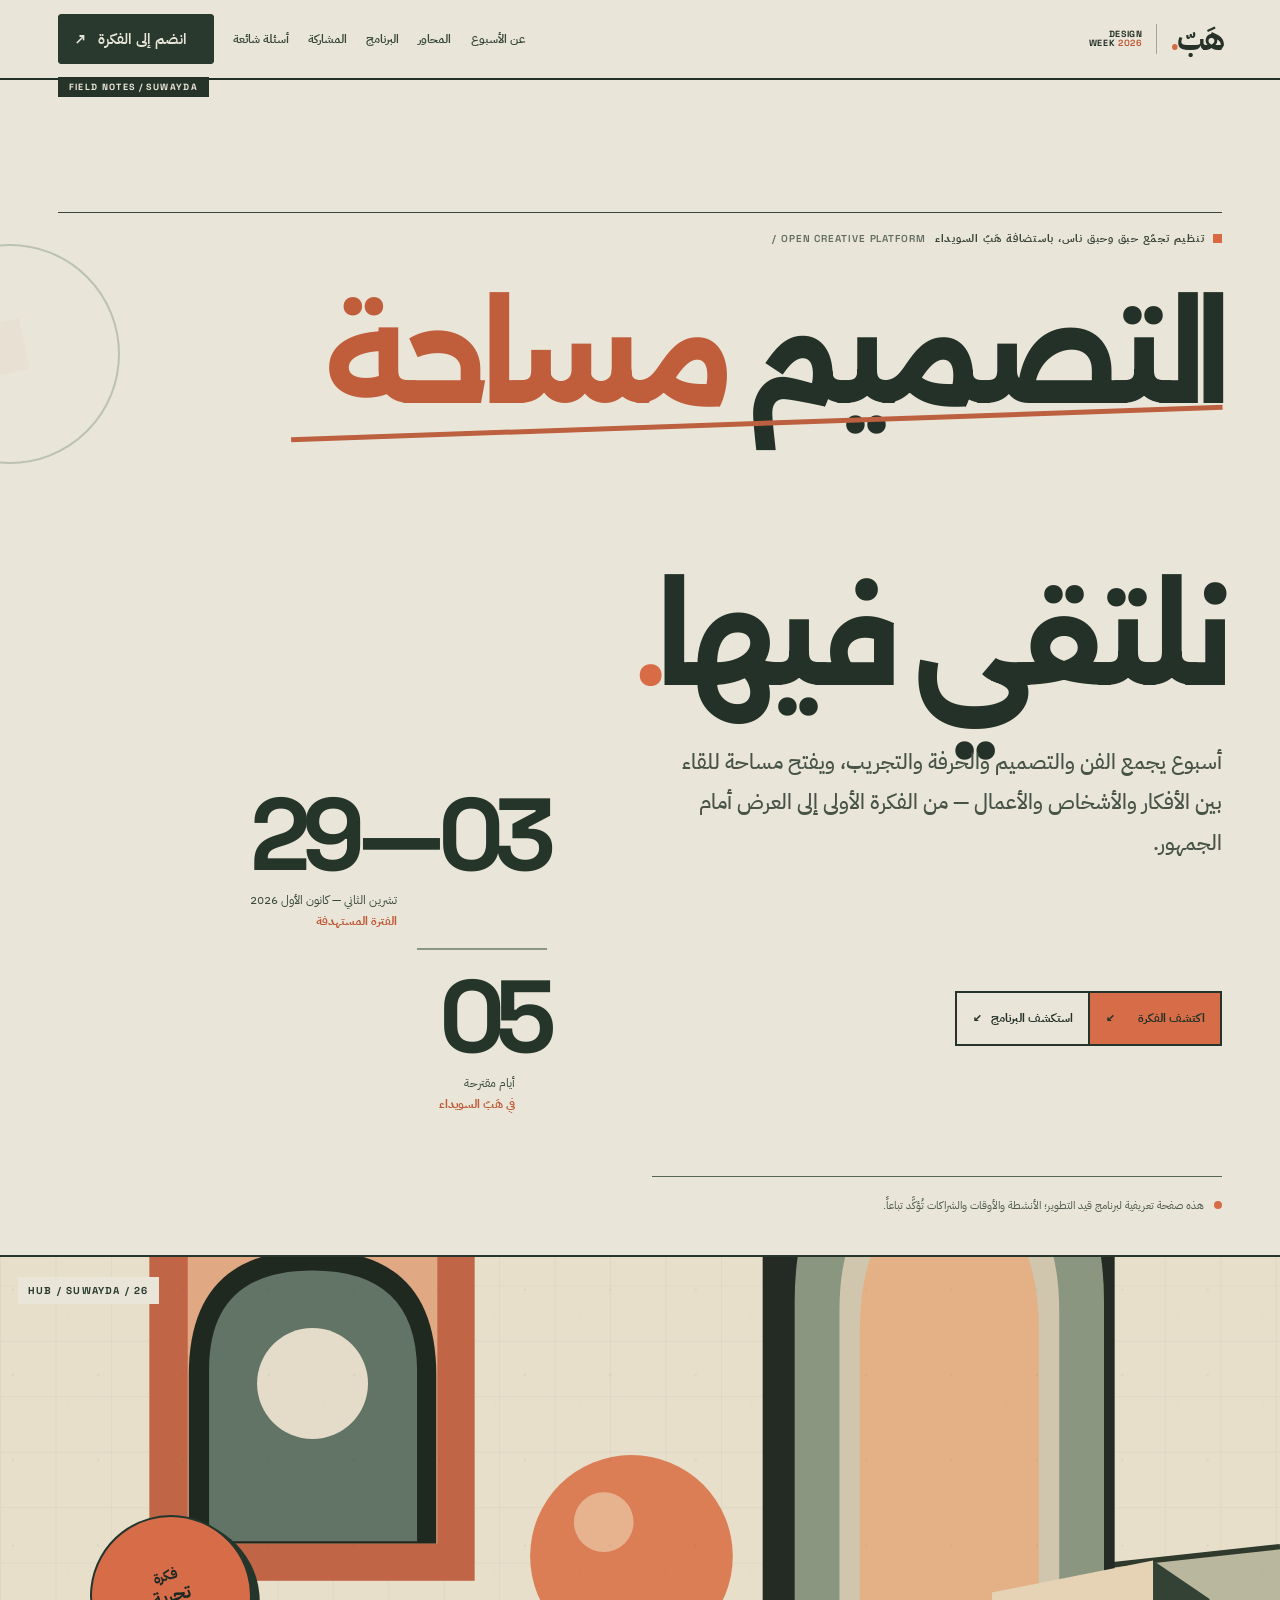
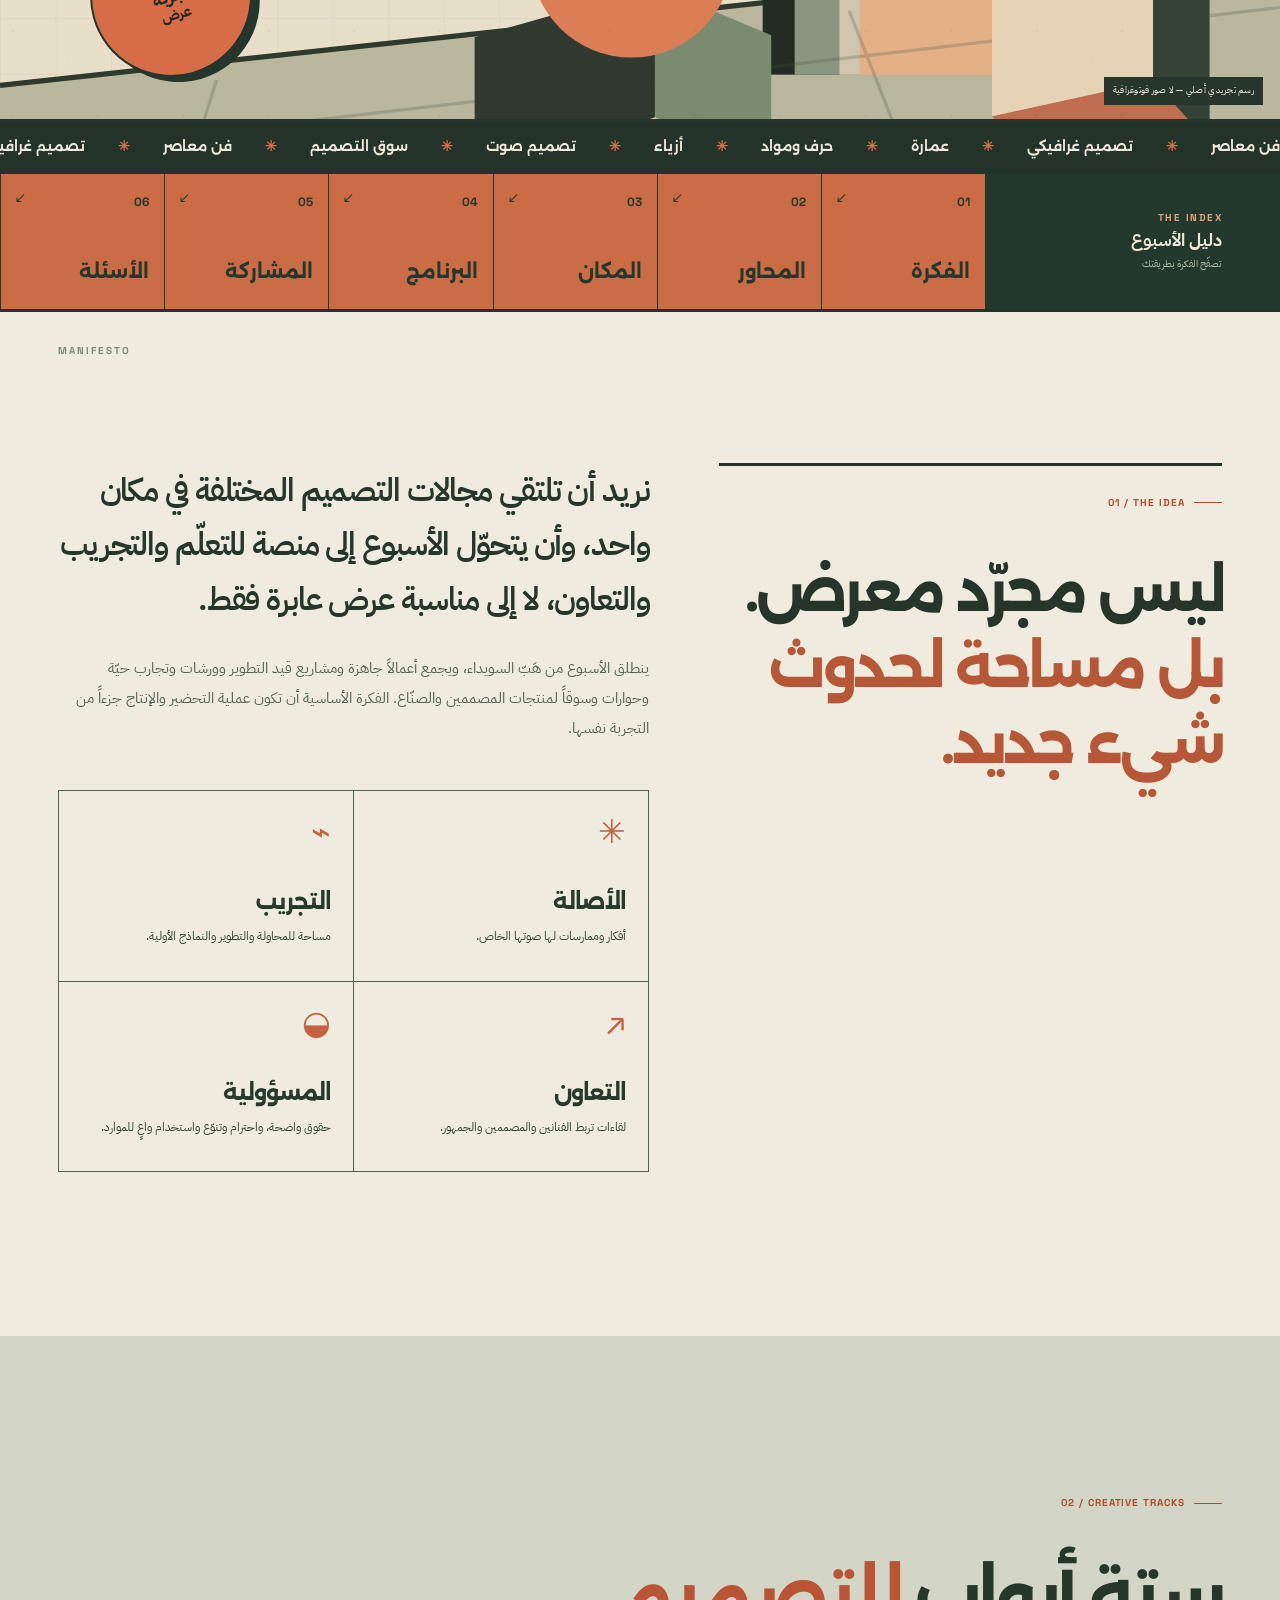
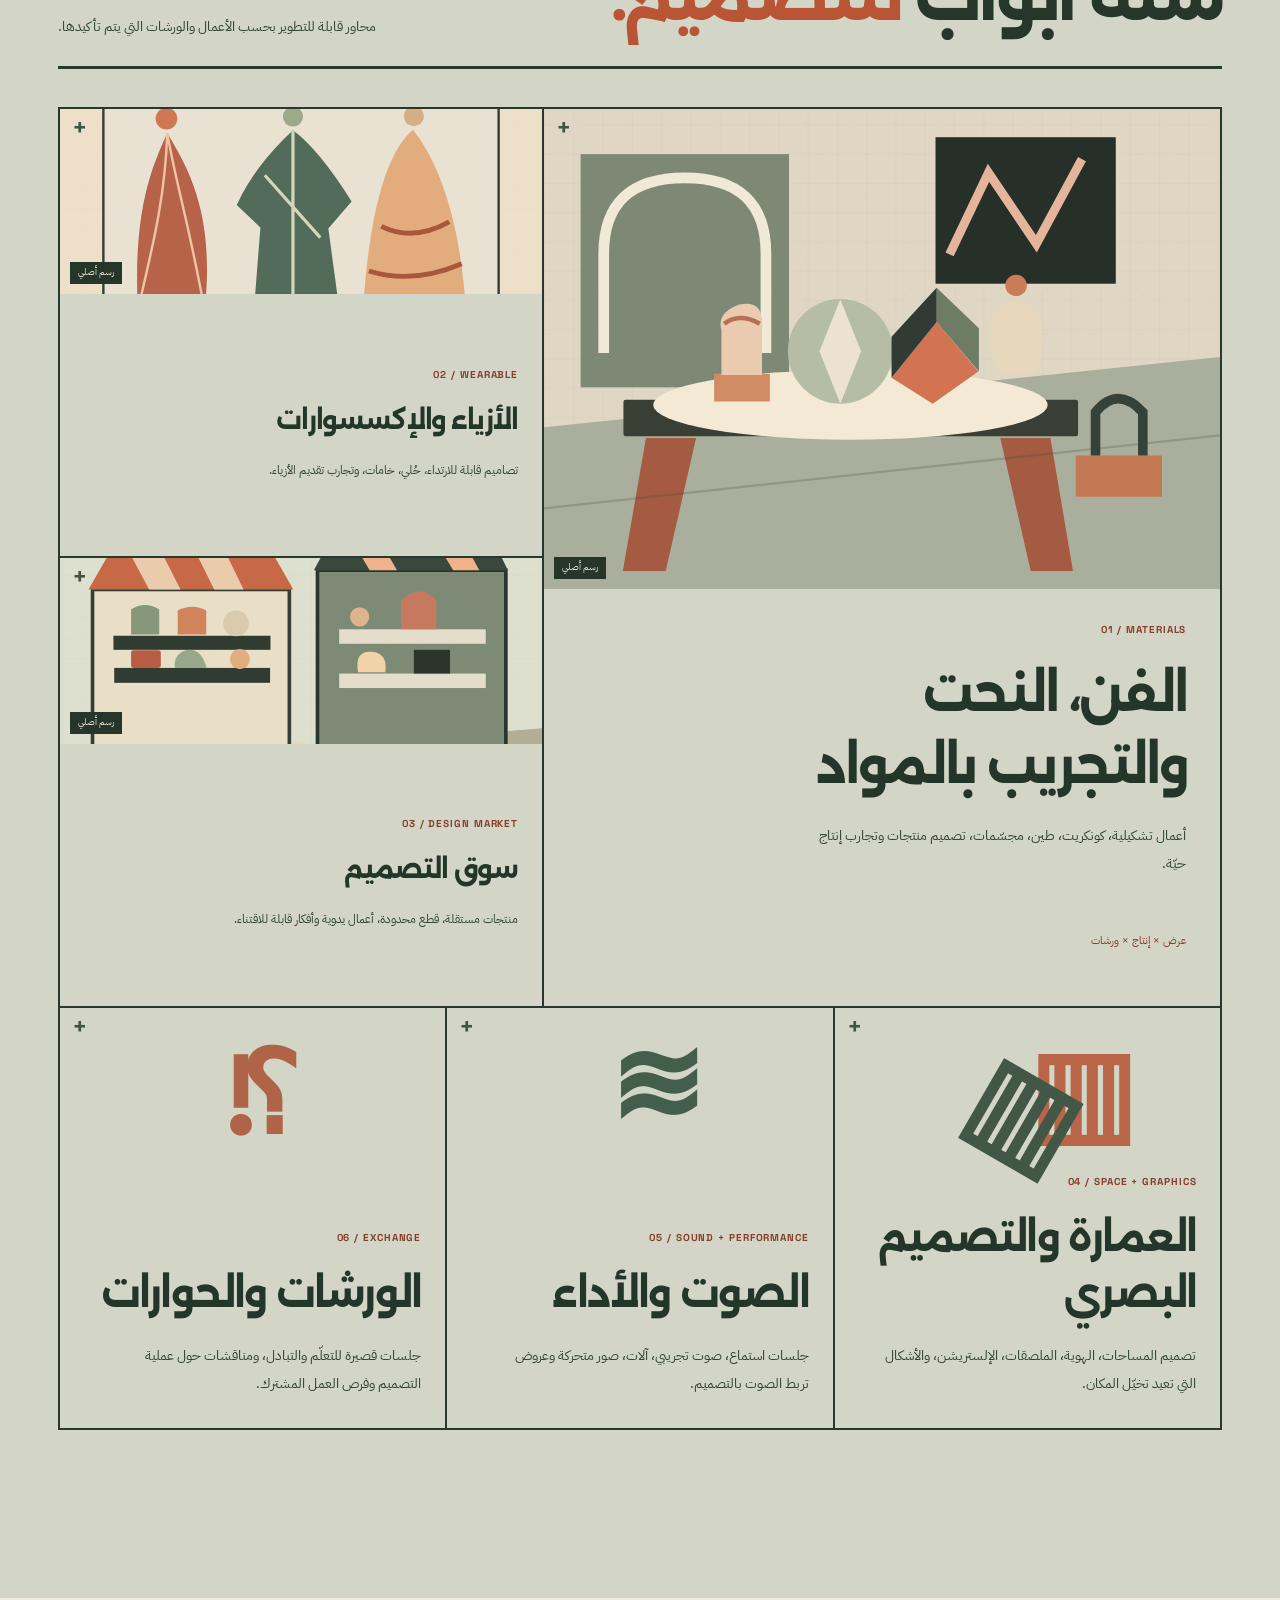
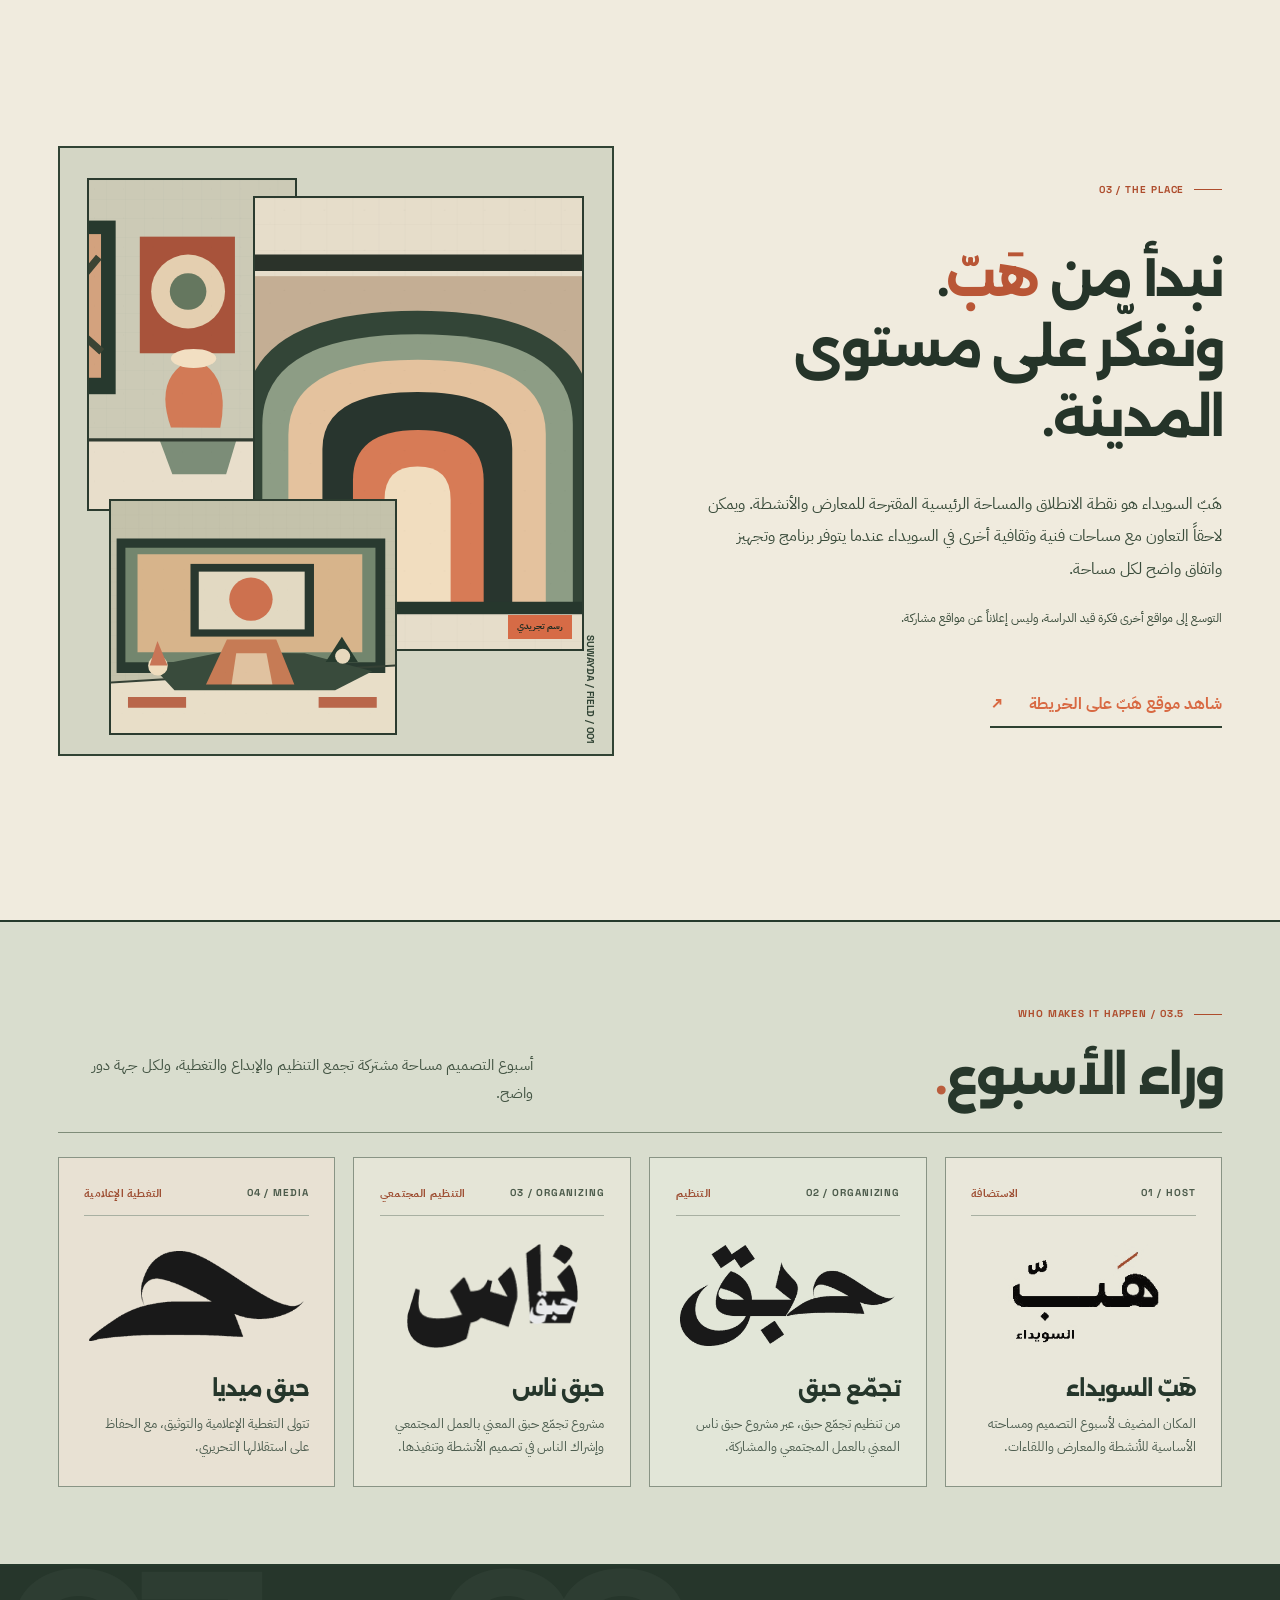
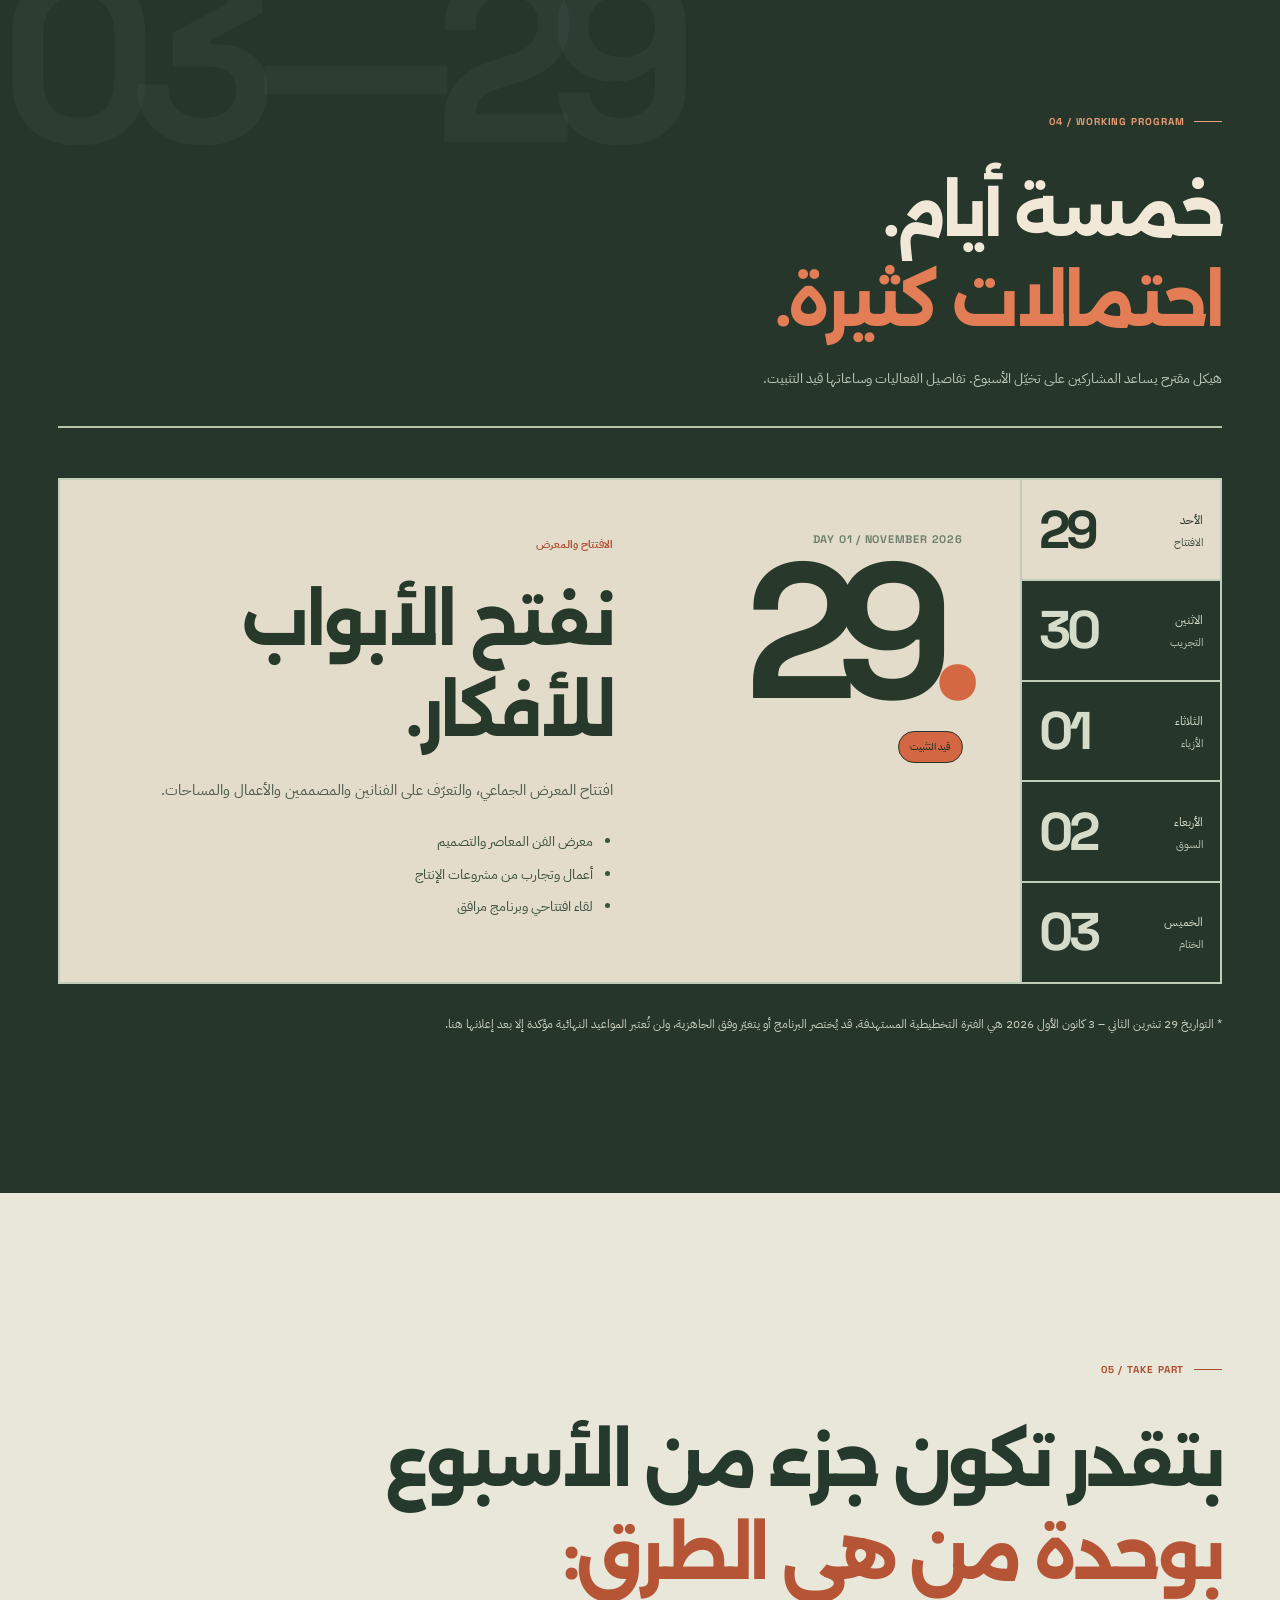
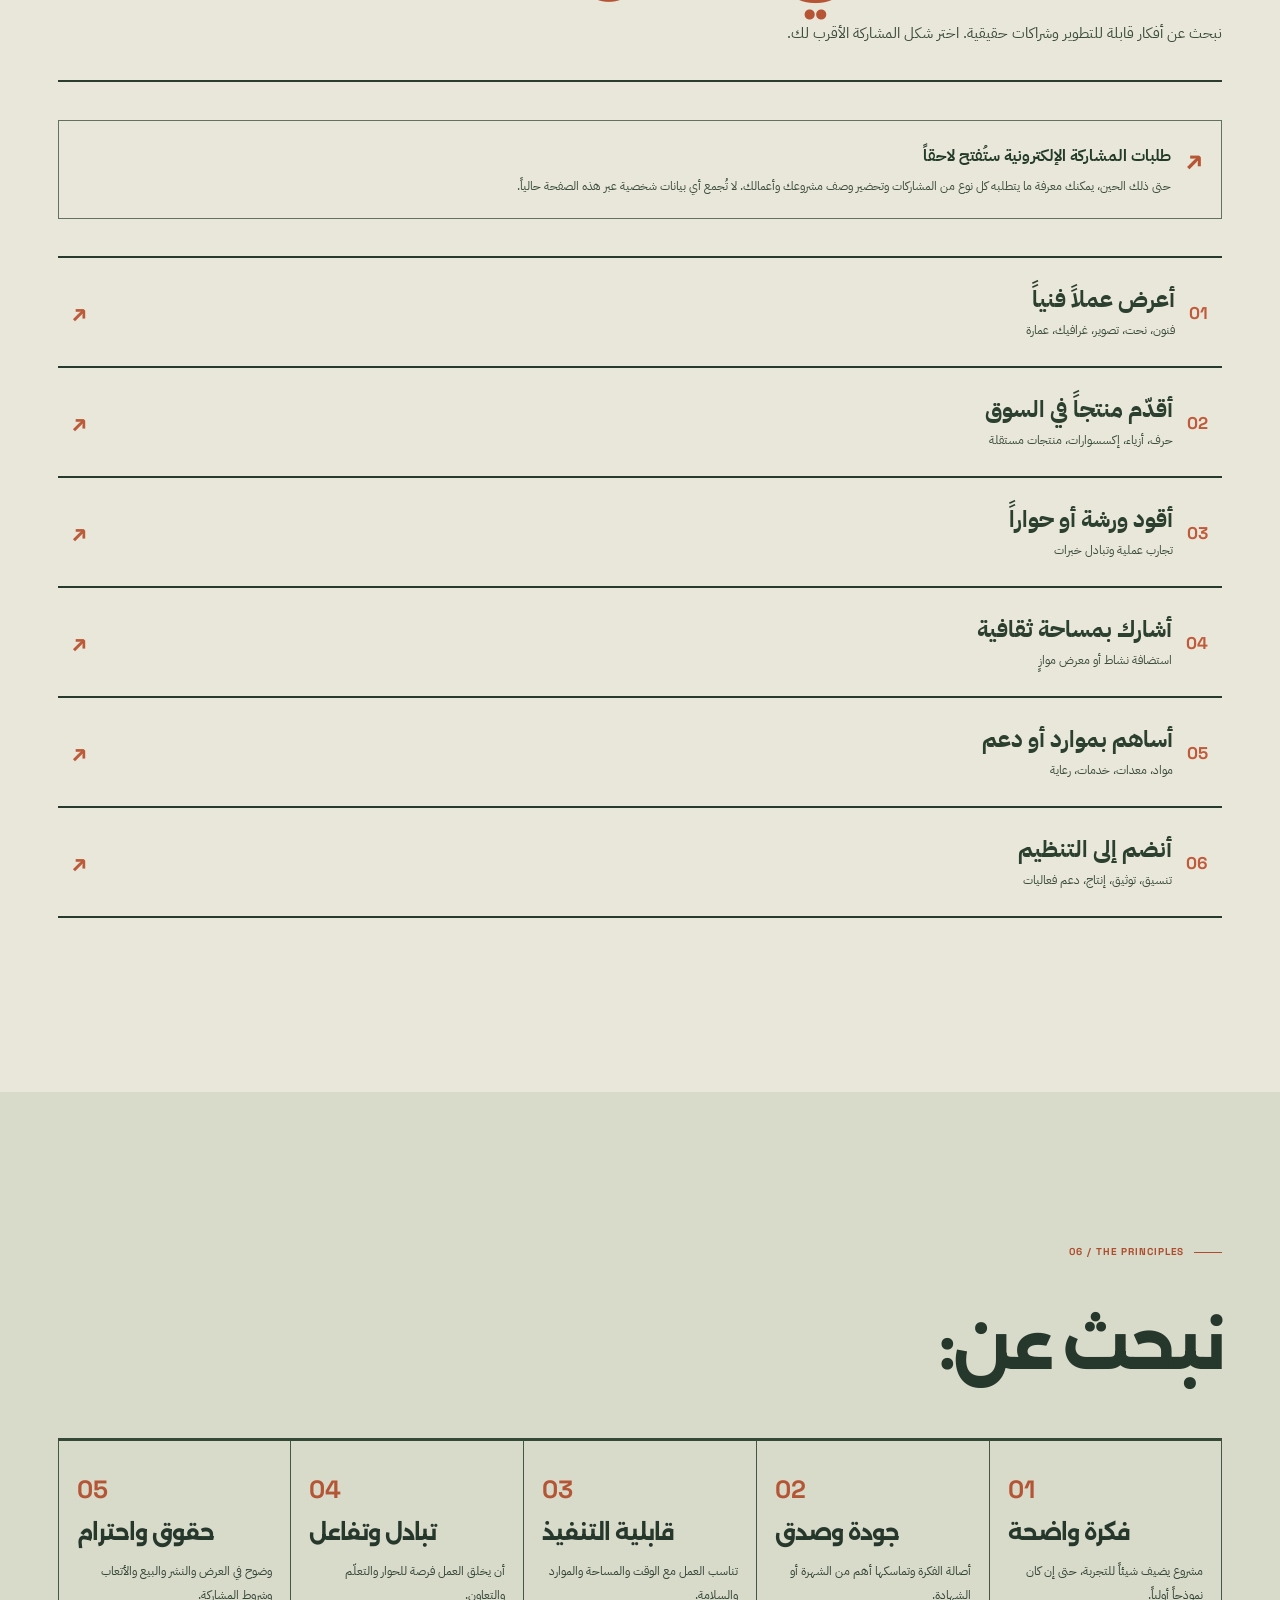
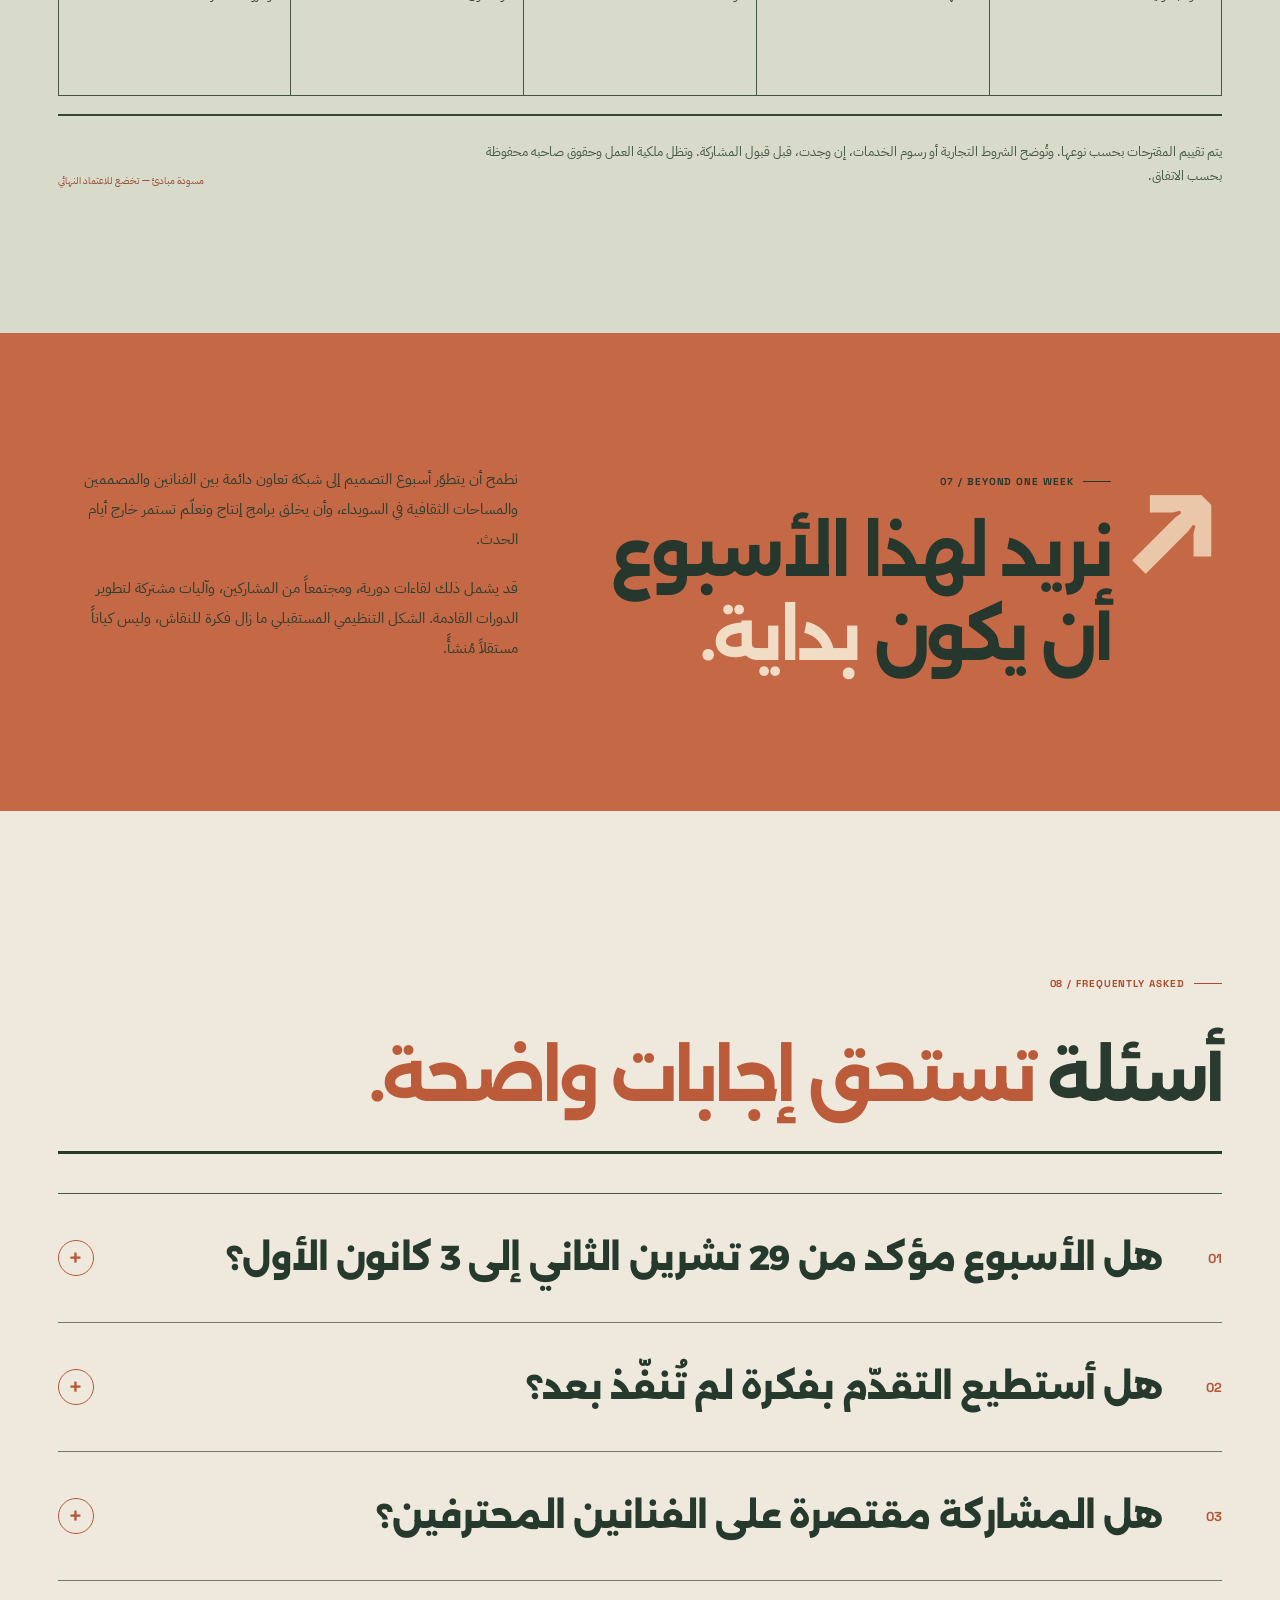
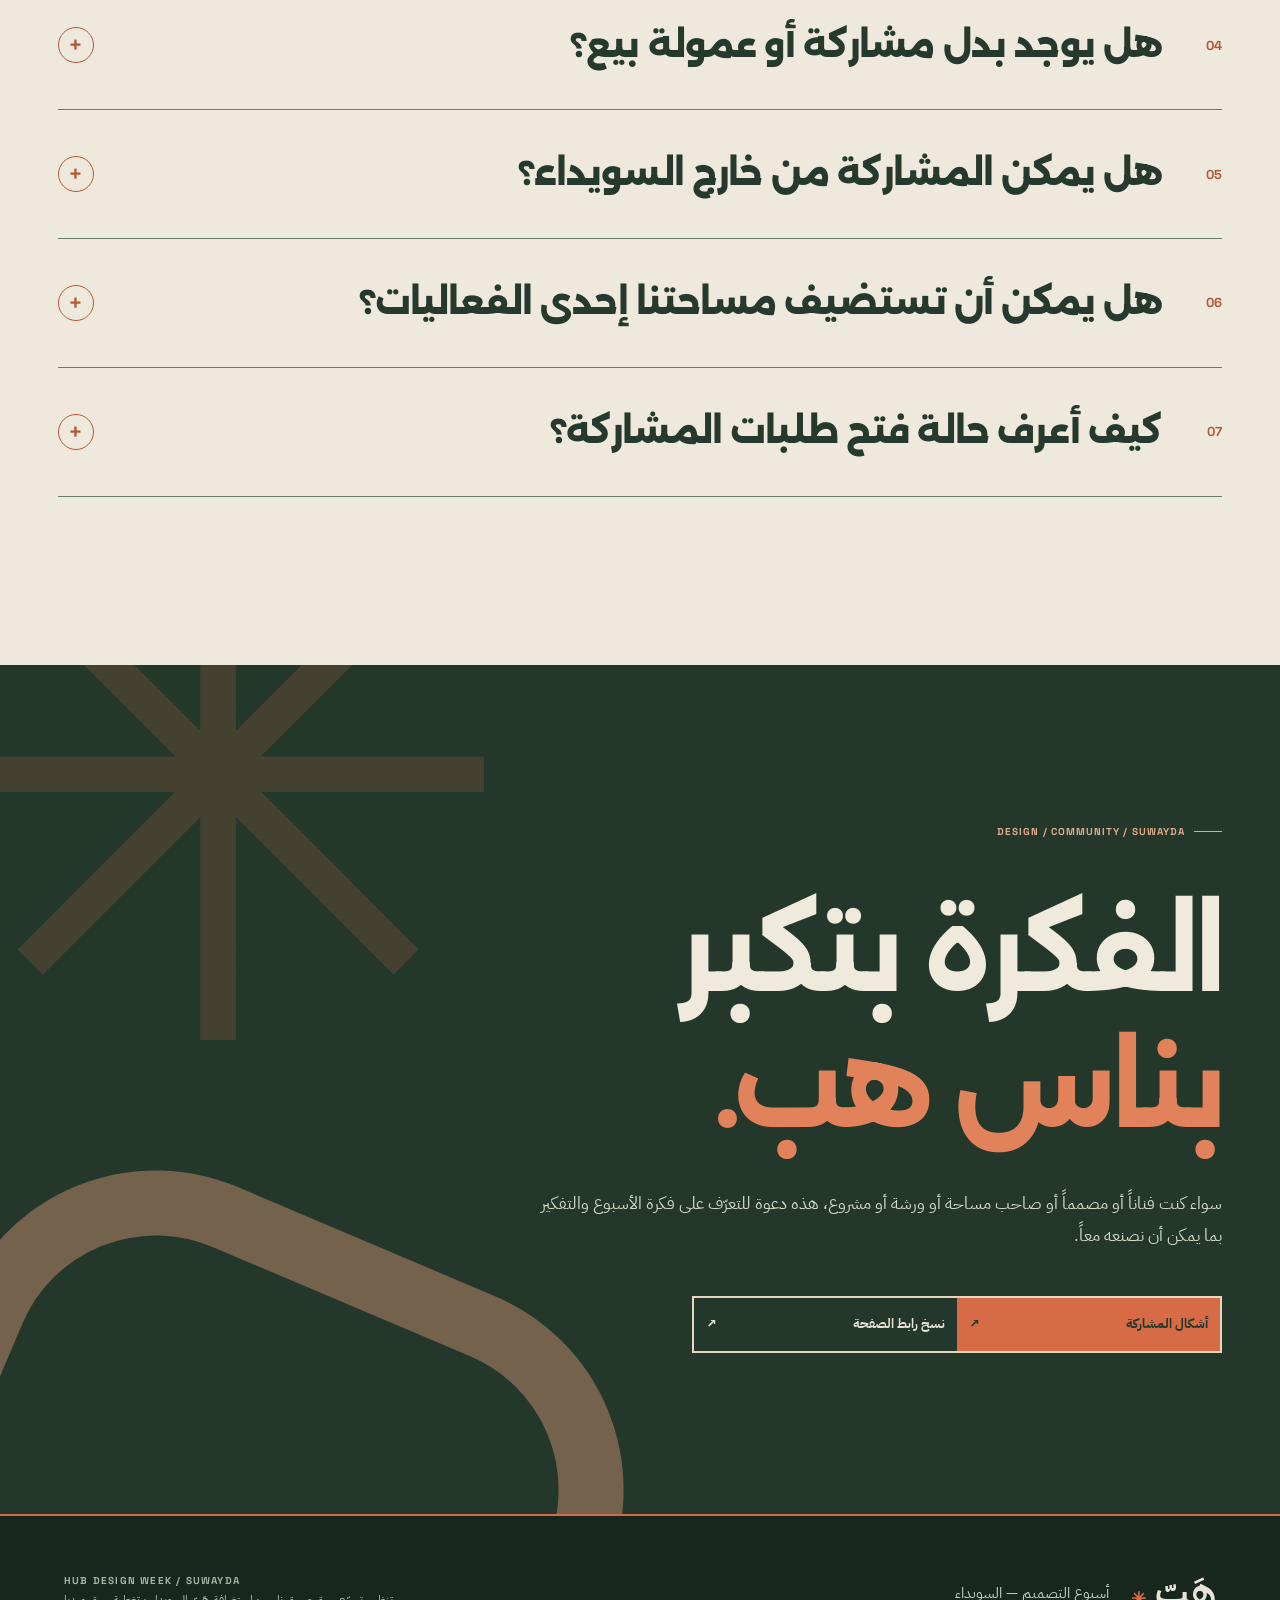
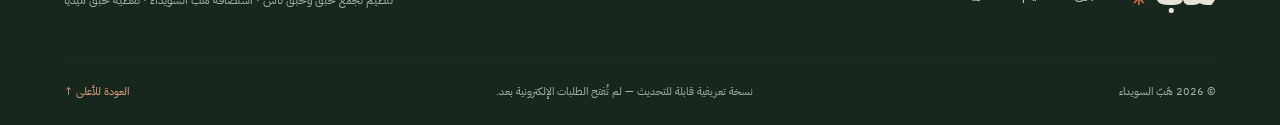
==== commit f3202807: "Mark FAQ titles and icons separately and add decorative echoes" ====
--- a/index.html
+++ b/index.html
@@ -20,6 +20,7 @@
   <link rel="stylesheet" href="./assets/mobile-first.css">
   <link rel="stylesheet" href="./assets/atlas.css?v=20261120-ecosystem-4">
   <link rel="stylesheet" href="./assets/spacing-motion.css">
+  <link rel="stylesheet" href="./assets/faq-redesign.css?v=20261120-1">
   <script defer src="./assets/site-config.js"></script>
   <script defer src="./assets/main.js"></script>
   <script defer src="./assets/scroll-effects.js"></script>
@@ -178,13 +179,13 @@
     <section class="section-shell community-section" id="future"><div class="community-mark" aria-hidden="true">↗</div><div><span class="section-index">07 / BEYOND ONE WEEK</span><h2><b data-cms-key="future.title1" data-cms-group="الرؤية المستقبلية" data-cms-label="عنوان الرؤية — الأول">نريد لهذا الأسبوع</b><br><b data-cms-key="future.title2" data-cms-group="الرؤية المستقبلية" data-cms-label="عنوان الرؤية — الثاني">أن يكون</b> <em data-cms-key="future.title3" data-cms-group="الرؤية المستقبلية" data-cms-label="عنوان الرؤية — الملون">بداية.</em></h2></div><div class="community-copy"><p data-cms-key="future.vision" data-cms-group="الرؤية المستقبلية" data-cms-label="الرؤية">نطمح أن يتطوّر أسبوع التصميم إلى شبكة تعاون دائمة بين الفنانين والمصممين والمساحات الثقافية في السويداء، وأن يخلق برامج إنتاج وتعلّم تستمر خارج أيام الحدث.</p><p data-cms-key="future.details" data-cms-group="الرؤية المستقبلية" data-cms-label="التفاصيل">قد يشمل ذلك لقاءات دورية، ومجتمعاً من المشاركين، وآليات مشتركة لتطوير الدورات القادمة. الشكل التنظيمي المستقبلي ما زال فكرة للنقاش، وليس كياناً مستقلاً مُنشأً.</p></div></section>
 
     <section class="section-shell faq-section" id="faq" aria-labelledby="faq-title"><div class="section-heading"><span class="section-index">08 / FREQUENTLY ASKED</span><h2 id="faq-title"><b data-cms-key="faq.headline1" data-cms-group="الأسئلة الشائعة" data-cms-label="عنوان الأسئلة — الأول">أسئلة</b> <span data-cms-key="faq.headline2" data-cms-group="الأسئلة الشائعة" data-cms-label="عنوان الأسئلة — الثاني">تستحق إجابات واضحة.</span></h2></div><div class="faq-list">
-      <details><summary><span data-cms-key="faq.1.question" data-cms-group="الأسئلة الشائعة" data-cms-label="السؤال 1">هل الأسبوع مؤكد من 29 تشرين الثاني إلى 3 كانون الأول؟</span> <span aria-hidden="true">+</span></summary><p data-cms-key="faq.1.answer" data-cms-group="الأسئلة الشائعة" data-cms-label="إجابة 1">هذه هي الفترة المستهدفة حالياً. البرنامج التفصيلي والأنشطة والأوقات قيد التثبيت، وقد يتغيّر نطاق التنفيذ وفق الجاهزية. ستظهر أي تحديثات مؤكدة على هذه الصفحة.</p></details>
-      <details><summary><span data-cms-key="faq.2.question" data-cms-group="الأسئلة الشائعة" data-cms-label="السؤال 2">هل أستطيع التقدّم بفكرة لم تُنفّذ بعد؟</span> <span aria-hidden="true">+</span></summary><p data-cms-key="faq.2.answer" data-cms-group="الأسئلة الشائعة" data-cms-label="إجابة 2">نعم، يمكن اقتراح نموذج أولي أو تجربة أو ورشة إلى جانب الأعمال الجاهزة، مع توضيح ما الذي يمكن تنفيذه وعرضه ضمن الوقت والموارد المتاحة.</p></details>
-      <details><summary><span data-cms-key="faq.3.question" data-cms-group="الأسئلة الشائعة" data-cms-label="السؤال 3">هل المشاركة مقتصرة على الفنانين المحترفين؟</span> <span aria-hidden="true">+</span></summary><p data-cms-key="faq.3.answer" data-cms-group="الأسئلة الشائعة" data-cms-label="إجابة 3">لا. تهتم المبادرة بالأفكار المميزة والجودة والتجريب، وتشجع الطلاب والمبتدئين والمستقلين والمجموعات، مع مراعاة ملاءمة كل مقترح للبرنامج.</p></details>
-      <details><summary><span data-cms-key="faq.4.question" data-cms-group="الأسئلة الشائعة" data-cms-label="السؤال 4">هل يوجد بدل مشاركة أو عمولة بيع؟</span> <span aria-hidden="true">+</span></summary><p data-cms-key="faq.4.answer" data-cms-group="الأسئلة الشائعة" data-cms-label="إجابة 4">لا يوجد سعر موحد لجميع أشكال المشاركة. شروط السوق أو الورشات أو الخدمات المدفوعة، إن وُجدت، تُوضّح بشكل منفصل قبل الاتفاق. عرض الأعمال الفنية لا يُعامل تلقائياً كنشاط بيع تجاري.</p></details>
-      <details><summary><span data-cms-key="faq.5.question" data-cms-group="الأسئلة الشائعة" data-cms-label="السؤال 5">هل يمكن المشاركة من خارج السويداء؟</span> <span aria-hidden="true">+</span></summary><p data-cms-key="faq.5.answer" data-cms-group="الأسئلة الشائعة" data-cms-label="إجابة 5">يمكن اقتراح تعاون أو محتوى عن بُعد إذا كان مناسباً للنشاط والقدرات التقنية. لا توجد حالياً تعهدات بتغطية السفر أو الإقامة أو الشحن.</p></details>
-      <details><summary><span data-cms-key="faq.6.question" data-cms-group="الأسئلة الشائعة" data-cms-label="السؤال 6">هل يمكن أن تستضيف مساحتنا إحدى الفعاليات؟</span> <span aria-hidden="true">+</span></summary><p data-cms-key="faq.6.answer" data-cms-group="الأسئلة الشائعة" data-cms-label="إجابة 6">يمكن اقتراح نشاط مميز في مساحة أخرى، على أن تكون هناك جاهزية تشغيلية واتفاق واضح بشأن المسؤوليات والسلامة والميزانية والبرنامج. إضافة المساحات ليست مؤكدة مسبقاً.</p></details>
-      <details><summary><span data-cms-key="faq.7.question" data-cms-group="الأسئلة الشائعة" data-cms-label="السؤال 7">كيف أعرف حالة فتح طلبات المشاركة؟</span> <span aria-hidden="true">+</span></summary><p data-cms-key="faq.7.answer" data-cms-group="الأسئلة الشائعة" data-cms-label="إجابة 7">تظهر حالة التقديم وروابط الاستمارات الرسمية في قسم المشاركة من هذه الصفحة. راجع متطلبات كل فئة قبل التقديم؛ ولا يُعد إرسال الطلب موافقة تلقائية على المشاركة.</p></details>
+      <details><summary><span class="faq-question" data-cms-key="faq.1.question" data-cms-group="الأسئلة الشائعة" data-cms-label="السؤال 1">هل الأسبوع مؤكد من 29 تشرين الثاني إلى 3 كانون الأول؟</span> <span class="faq-toggle" aria-hidden="true">+</span></summary><span class="faq-echo" aria-hidden="true"></span><p data-cms-key="faq.1.answer" data-cms-group="الأسئلة الشائعة" data-cms-label="إجابة 1">هذه هي الفترة المستهدفة حالياً. البرنامج التفصيلي والأنشطة والأوقات قيد التثبيت، وقد يتغيّر نطاق التنفيذ وفق الجاهزية. ستظهر أي تحديثات مؤكدة على هذه الصفحة.</p></details>
+      <details><summary><span class="faq-question" data-cms-key="faq.2.question" data-cms-group="الأسئلة الشائعة" data-cms-label="السؤال 2">هل أستطيع التقدّم بفكرة لم تُنفّذ بعد؟</span> <span class="faq-toggle" aria-hidden="true">+</span></summary><span class="faq-echo" aria-hidden="true"></span><p data-cms-key="faq.2.answer" data-cms-group="الأسئلة الشائعة" data-cms-label="إجابة 2">نعم، يمكن اقتراح نموذج أولي أو تجربة أو ورشة إلى جانب الأعمال الجاهزة، مع توضيح ما الذي يمكن تنفيذه وعرضه ضمن الوقت والموارد المتاحة.</p></details>
+      <details><summary><span class="faq-question" data-cms-key="faq.3.question" data-cms-group="الأسئلة الشائعة" data-cms-label="السؤال 3">هل المشاركة مقتصرة على الفنانين المحترفين؟</span> <span class="faq-toggle" aria-hidden="true">+</span></summary><span class="faq-echo" aria-hidden="true"></span><p data-cms-key="faq.3.answer" data-cms-group="الأسئلة الشائعة" data-cms-label="إجابة 3">لا. تهتم المبادرة بالأفكار المميزة والجودة والتجريب، وتشجع الطلاب والمبتدئين والمستقلين والمجموعات، مع مراعاة ملاءمة كل مقترح للبرنامج.</p></details>
+      <details><summary><span class="faq-question" data-cms-key="faq.4.question" data-cms-group="الأسئلة الشائعة" data-cms-label="السؤال 4">هل يوجد بدل مشاركة أو عمولة بيع؟</span> <span class="faq-toggle" aria-hidden="true">+</span></summary><span class="faq-echo" aria-hidden="true"></span><p data-cms-key="faq.4.answer" data-cms-group="الأسئلة الشائعة" data-cms-label="إجابة 4">لا يوجد سعر موحد لجميع أشكال المشاركة. شروط السوق أو الورشات أو الخدمات المدفوعة، إن وُجدت، تُوضّح بشكل منفصل قبل الاتفاق. عرض الأعمال الفنية لا يُعامل تلقائياً كنشاط بيع تجاري.</p></details>
+      <details><summary><span class="faq-question" data-cms-key="faq.5.question" data-cms-group="الأسئلة الشائعة" data-cms-label="السؤال 5">هل يمكن المشاركة من خارج السويداء؟</span> <span class="faq-toggle" aria-hidden="true">+</span></summary><span class="faq-echo" aria-hidden="true"></span><p data-cms-key="faq.5.answer" data-cms-group="الأسئلة الشائعة" data-cms-label="إجابة 5">يمكن اقتراح تعاون أو محتوى عن بُعد إذا كان مناسباً للنشاط والقدرات التقنية. لا توجد حالياً تعهدات بتغطية السفر أو الإقامة أو الشحن.</p></details>
+      <details><summary><span class="faq-question" data-cms-key="faq.6.question" data-cms-group="الأسئلة الشائعة" data-cms-label="السؤال 6">هل يمكن أن تستضيف مساحتنا إحدى الفعاليات؟</span> <span class="faq-toggle" aria-hidden="true">+</span></summary><span class="faq-echo" aria-hidden="true"></span><p data-cms-key="faq.6.answer" data-cms-group="الأسئلة الشائعة" data-cms-label="إجابة 6">يمكن اقتراح نشاط مميز في مساحة أخرى، على أن تكون هناك جاهزية تشغيلية واتفاق واضح بشأن المسؤوليات والسلامة والميزانية والبرنامج. إضافة المساحات ليست مؤكدة مسبقاً.</p></details>
+      <details><summary><span class="faq-question" data-cms-key="faq.7.question" data-cms-group="الأسئلة الشائعة" data-cms-label="السؤال 7">كيف أعرف حالة فتح طلبات المشاركة؟</span> <span class="faq-toggle" aria-hidden="true">+</span></summary><span class="faq-echo" aria-hidden="true"></span><p data-cms-key="faq.7.answer" data-cms-group="الأسئلة الشائعة" data-cms-label="إجابة 7">تظهر حالة التقديم وروابط الاستمارات الرسمية في قسم المشاركة من هذه الصفحة. راجع متطلبات كل فئة قبل التقديم؛ ولا يُعد إرسال الطلب موافقة تلقائية على المشاركة.</p></details>
     </div></section>
 
     <section class="closing-section"><div class="closing-shape" aria-hidden="true"></div><div class="section-shell closing-content"><span class="section-index">DESIGN / COMMUNITY / SUWAYDA</span><h2><b data-cms-key="closing.title1" data-cms-group="الدعوة الختامية" data-cms-label="العنوان الختامي — الأول">الفكرة بتكبر</b><br><em data-cms-key="closing.title2" data-cms-group="الدعوة الختامية" data-cms-label="العنوان الختامي — الثاني">بناس هب.</em></h2><p data-cms-key="closing.description" data-cms-group="الدعوة الختامية" data-cms-label="دعوة المشاركة">سواء كنت فناناً أو مصمماً أو صاحب مساحة أو ورشة أو مشروع، هذه دعوة للتعرّف على فكرة الأسبوع والتفكير بما يمكن أن نصنعه معاً.</p><div class="closing-actions"><a href="#participate" class="btn btn-dark"><span data-cms-key="closing.action" data-cms-group="الدعوة الختامية" data-cms-label="زر أشكال المشاركة">أشكال المشاركة</span> <span aria-hidden="true">↗</span></a><button type="button" class="btn btn-plain" id="share-button"><span data-cms-key="closing.share" data-cms-group="الدعوة الختامية" data-cms-label="زر نسخ الرابط">نسخ رابط الصفحة</span> <span aria-hidden="true">↗</span></button></div></div></section>
--- a/assets/atlas.css
+++ b/assets/atlas.css
@@ -451,88 +451,135 @@
 @media(prefers-reduced-motion:reduce){.design-atlas .participation-grid>.application-detail{animation:none}}
 
 
-/* Organizational identity: separate host, collective/Nas organizing, media coverage. */
+/* Ecosystem: four equal, compact brand cards; each logo has the same visual frame. */
 .design-atlas .ecosystem-section{
   max-width:none;
-  padding:clamp(72px,9vw,132px) clamp(19px,4.5vw,78px);
-  background:#d9ddce;color:#27372b;border-top:2px solid #263a2d;
-  border-bottom:2px solid #263a2d;
-}
-.design-atlas .ecosystem-intro,.design-atlas .ecosystem-roles{
-  max-width:1424px;margin-inline:auto;
+  padding:clamp(54px,6vw,92px) clamp(19px,4.5vw,78px);
+  background:#d9ddce;
+  color:#27372b;
+  border-block:2px solid #263a2d;
+}
+.design-atlas .ecosystem-intro,
+.design-atlas .ecosystem-roles{
+  width:100%;
+  max-width:1424px;
+  margin-inline:auto;
 }
 .design-atlas .ecosystem-intro{
-  display:flex;flex-direction:column;align-items:flex-start;gap:18px;
-  padding-bottom:36px;border-bottom:2px solid #2b3a30;
+  display:flex;
+  flex-direction:column;
+  align-items:flex-start;
+  gap:12px;
+  padding-bottom:24px;
+  border-bottom:1px solid #7f8c79;
 }
 .design-atlas .ecosystem-intro h2{
-  font-size:clamp(37px,5.2vw,70px);line-height:1.2;
+  font-size:clamp(34px,4vw,55px);
+  line-height:1.25;
 }
 .design-atlas .ecosystem-period{color:#ba5d3d}
 .design-atlas .ecosystem-intro>p{
-  font-size:clamp(13px,1.4vw,16px);max-width:460px;
-  line-height:1.95;color:#435443;
+  font-size:clamp(13px,1.2vw,15px);
+  max-width:475px;
+  line-height:1.85;
+  color:#435443;
 }
 .design-atlas .ecosystem-roles{
-  display:grid;grid-template-columns:1fr;gap:0;
-  border-inline-start:1px solid #526454;
+  display:grid;
+  grid-template-columns:1fr;
+  gap:12px;
+  margin-top:24px;
 }
 .design-atlas .ecosystem-role{
-  min-width:0;display:flex;flex-direction:column;
-  padding:24px clamp(18px,2.2vw,32px) 32px;
-  border-inline-end:1px solid #526454;
-  border-bottom:1px solid #526454;
+  box-sizing:border-box;
+  min-width:0;
+  min-height:290px;
+  display:flex;
+  flex-direction:column;
+  padding:clamp(16px,2vw,26px);
+  border:1px solid #899485;
   background:#e9e7da;
 }
-.design-atlas .ecosystem-organizers{background:#e2e6d8}
+.design-atlas .ecosystem-habaq{background:#e2e6d8}
+.design-atlas .ecosystem-nas{background:#e5e5d7}
 .design-atlas .ecosystem-media{background:#e8e1d3}
 .design-atlas .ecosystem-role-top{
-  display:flex;align-items:center;justify-content:space-between;gap:15px;
+  display:flex;
+  align-items:center;
+  justify-content:space-between;
+  gap:12px;
+  padding-bottom:12px;
+  border-bottom:1px solid #a8b0a2;
   font-family:"Space Grotesk","IBM Plex Sans Arabic",sans-serif;
-  font-size:11px;font-weight:700;letter-spacing:.03em;
-  padding-bottom:17px;border-bottom:1px solid #899485;color:#4c5b4b;
-}
-.design-atlas .ecosystem-role-top span:first-child{font-size:10px;letter-spacing:.12em;direction:ltr}
-.design-atlas .ecosystem-role-top span:last-child{color:#9d4d31;font-family:"IBM Plex Sans Arabic",sans-serif}
+  font-size:11px;
+  font-weight:700;
+  letter-spacing:.02em;
+  color:#4c5b4b;
+}
+.design-atlas .ecosystem-role-top span:first-child{
+  font-size:10px;
+  letter-spacing:.09em;
+  direction:ltr;
+  white-space:nowrap;
+}
+.design-atlas .ecosystem-role-top span:last-child{
+  color:#9d4d31;
+  font-family:"IBM Plex Sans Arabic",sans-serif;
+}
 .design-atlas .ecosystem-logo{
-  display:flex;align-items:center;justify-content:center;
-  min-height:160px;margin:13px 0 8px;
-}
-.design-atlas .ecosystem-logo img{
-  display:block;width:auto;height:auto;object-fit:contain;max-width:100%;
-  max-height:125px;
-}
-.design-atlas .ecosystem-logo-hub img{max-height:128px}
-.design-atlas .ecosystem-logo-media img{max-height:115px}
+  box-sizing:border-box;
+  width:100%;
+  height:132px;
+  min-height:132px;
+  display:flex;
+  align-items:center;
+  justify-content:center;
+  overflow:hidden;
+  margin:14px 0 9px;
+}
+.design-atlas .ecosystem-logo img,
+.design-atlas .ecosystem-logo-hub img,
+.design-atlas .ecosystem-logo-habaq img,
+.design-atlas .ecosystem-logo-nas img,
+.design-atlas .ecosystem-logo-media img{
+  display:block;
+  width:auto;
+  height:auto;
+  max-width:min(100%,215px);
+  max-height:104px;
+  object-fit:contain;
+}
 .design-atlas .ecosystem-role h3{
-  font-size:clamp(20px,2vw,27px);line-height:1.4;
-  color:#25362b;margin:12px 0 8px;
+  margin:2px 0 8px;
+  font-size:clamp(18px,1.7vw,23px);
+  line-height:1.45;
+  color:#25362b;
 }
 .design-atlas .ecosystem-role>p{
-  font-size:13px;line-height:1.95;color:#4e5e50;
-  margin-top:auto;
-}
-.design-atlas .ecosystem-logos-pair{
-  display:grid;grid-template-columns:1fr 1fr;gap:10px;
-  min-height:210px;padding-top:8px;
-}
-.design-atlas .ecosystem-logo-unit{min-width:0;display:flex;flex-direction:column;align-items:center;justify-content:flex-end;text-align:center}
-.design-atlas .ecosystem-logo-unit+.ecosystem-logo-unit{border-inline-start:1px solid #a2b19d;padding-inline-start:10px}
-.design-atlas .ecosystem-logo-unit .ecosystem-logo{
-  min-height:115px;width:100%;margin:0;
-}
-.design-atlas .ecosystem-logo-habaq img{max-height:99px}
-.design-atlas .ecosystem-logo-nas img{max-height:99px}
-.design-atlas .ecosystem-logo-unit h3{font-size:18px;margin-top:10px;margin-bottom:9px}
-@media(min-width:690px){
- .design-atlas .ecosystem-intro{flex-direction:row;align-items:flex-end;justify-content:space-between;gap:36px}
-}
-@media(min-width:1080px){
- .design-atlas .ecosystem-roles{grid-template-columns:1fr 1.65fr 1fr}
- .design-atlas .ecosystem-role{min-height:390px;border-bottom:1px solid #526454}
- .design-atlas .ecosystem-role>.ecosystem-logo{flex:1}
- .design-atlas .ecosystem-logos-pair{flex:1;align-items:center}
+  margin:0;
+  font-size:12.5px;
+  line-height:1.85;
+  color:#4e5e50;
+}
+@media(min-width:640px){
+  .design-atlas .ecosystem-intro{
+    flex-direction:row;
+    align-items:flex-end;
+    justify-content:space-between;
+    gap:30px;
+  }
+  .design-atlas .ecosystem-roles{
+    grid-template-columns:repeat(2,minmax(0,1fr));
+  }
+}
+@media(min-width:1120px){
+  .design-atlas .ecosystem-roles{
+    grid-template-columns:repeat(4,minmax(0,1fr));
+    gap:clamp(12px,1.4vw,21px);
+  }
+  .design-atlas .ecosystem-role{min-height:330px}
 }
 @media(prefers-reduced-motion:reduce){
- .design-atlas .ecosystem-role,.design-atlas .ecosystem-logo{animation:none;transition:none}
-}
+  .design-atlas .ecosystem-role,
+  .design-atlas .ecosystem-logo{animation:none;transition:none}
+}
--- a/assets/faq-redesign.css
+++ b/assets/faq-redesign.css
@@ -0,0 +1,167 @@
+/* Design Week / FAQ: large, legible Arabic questions with a receding type echo.
+   Loaded last intentionally: the base FAQ styles rotate every summary span. */
+.design-atlas .faq-section{
+  background:#eee9dc;
+  color:#293a2e;
+}
+.design-atlas .faq-list{
+  width:100%;
+  border-top:1px solid #435847;
+}
+.design-atlas .faq-list details{
+  position:relative;
+  isolation:isolate;
+  overflow:hidden;
+  border-bottom:1px solid #6d7b6d;
+}
+.design-atlas .faq-list summary{
+  position:relative;
+  z-index:2;
+  width:100%;
+  display:grid;
+  grid-template-columns:clamp(28px,3.2vw,48px) minmax(0,1fr) 38px;
+  align-items:center;
+  column-gap:clamp(10px,1.5vw,24px);
+  direction:rtl;
+  text-align:right;
+  padding:clamp(24px,3vw,43px) 0;
+  list-style:none;
+  cursor:pointer;
+}
+.design-atlas .faq-list summary::-webkit-details-marker{display:none}
+.design-atlas .faq-list summary::marker{content:''}
+.design-atlas .faq-list summary::before{
+  align-self:center;
+  justify-self:start;
+  color:#b55736;
+  font-size:13px;
+  line-height:1;
+}
+.design-atlas .faq-list summary .faq-question{
+  display:block;
+  min-width:0;
+  margin:0;
+  font-family:"Alexandria","IBM Plex Sans Arabic",Tahoma,Arial,sans-serif;
+  font-size:clamp(24px,2.7vw,43px);
+  font-weight:800;
+  line-height:1.48;
+  letter-spacing:-.025em;
+  color:#26392d;
+  text-align:right;
+  overflow-wrap:break-word;
+  transform:none;
+  filter:none;
+  opacity:1;
+  transition:opacity .55s ease,color .3s ease;
+}
+.design-atlas .faq-list summary .faq-toggle{
+  display:grid;
+  place-items:center;
+  justify-self:end;
+  width:36px;
+  height:36px;
+  margin:0;
+  border:1px solid currentColor;
+  border-radius:50%;
+  font-family:"Space Grotesk",sans-serif;
+  font-size:24px;
+  line-height:1;
+  font-weight:500;
+  color:#b55736;
+  transition:transform .45s cubic-bezier(.22,1,.36,1),background-color .3s ease;
+}
+.design-atlas .faq-list details[open] summary .faq-question{
+  /* Never rotate or distort the actual, readable question. */
+  transform:none;
+  opacity:.58;
+  color:#47584a;
+}
+.design-atlas .faq-list details[open] summary .faq-toggle{
+  transform:rotate(45deg);
+  background-color:rgba(181,87,54,.1);
+}
+.design-atlas .faq-list summary:hover .faq-question{color:#b55736}
+.design-atlas .faq-list summary:focus-visible{
+  outline:2px solid #b55736;
+  outline-offset:-3px;
+}
+.design-atlas .faq-list .faq-echo{
+  position:absolute;
+  z-index:0;
+  inset-block-start:clamp(100px,11vw,154px);
+  inset-inline:clamp(34px,5vw,80px) 20px;
+  display:block;
+  pointer-events:none;
+  user-select:none;
+  text-align:right;
+  direction:rtl;
+  font-family:"Alexandria","IBM Plex Sans Arabic",Tahoma,Arial,sans-serif;
+  font-size:clamp(50px,7vw,112px);
+  font-weight:800;
+  line-height:1.25;
+  letter-spacing:-.035em;
+  overflow-wrap:break-word;
+  color:#b95a38;
+  opacity:.09;
+  filter:blur(2.2px);
+  transform-origin:right top;
+  transform:translate3d(0,18px,0) scale(1.13);
+  animation:faq-recede .72s cubic-bezier(.22,1,.36,1) both;
+}
+@keyframes faq-recede{
+  from{opacity:0;filter:blur(0);transform:translate3d(0,0,0) scale(.96)}
+  to{opacity:.09;filter:blur(2.2px);transform:translate3d(0,18px,0) scale(1.13)}
+}
+.design-atlas .faq-list details>p{
+  position:relative;
+  z-index:1;
+  width:min(100%,1080px);
+  max-width:none;
+  margin-block:0;
+  margin-inline-start:clamp(39px,5.1vw,74px);
+  margin-inline-end:0;
+  padding:0 0 clamp(33px,4.5vw,63px);
+  font-family:"IBM Plex Sans Arabic",Tahoma,Arial,sans-serif;
+  font-size:clamp(15px,1.35vw,19px);
+  line-height:2;
+  text-align:right;
+  color:#31473a;
+}
+@media(max-width:639px){
+  .design-atlas .faq-list summary{
+    grid-template-columns:25px minmax(0,1fr) 32px;
+    column-gap:9px;
+    padding-block:24px;
+  }
+  .design-atlas .faq-list summary .faq-question{
+    font-size:clamp(21px,5.5vw,27px);
+    letter-spacing:0;
+    line-height:1.65;
+  }
+  .design-atlas .faq-list summary .faq-toggle{
+    width:30px;
+    height:30px;
+    font-size:20px;
+  }
+  .design-atlas .faq-list .faq-echo{
+    inset-block-start:100px;
+    inset-inline:25px 12px;
+    font-size:clamp(43px,10vw,65px);
+  }
+  .design-atlas .faq-list details>p{
+    margin-inline-start:35px;
+    padding-bottom:32px;
+    font-size:15px;
+  }
+}
+@media(prefers-reduced-motion:reduce){
+  .design-atlas .faq-list summary .faq-question,
+  .design-atlas .faq-list summary .faq-toggle{
+    transition:none;
+  }
+  .design-atlas .faq-list .faq-echo{
+    animation:none;
+    transform:none;
+    filter:blur(1px);
+  }
+}
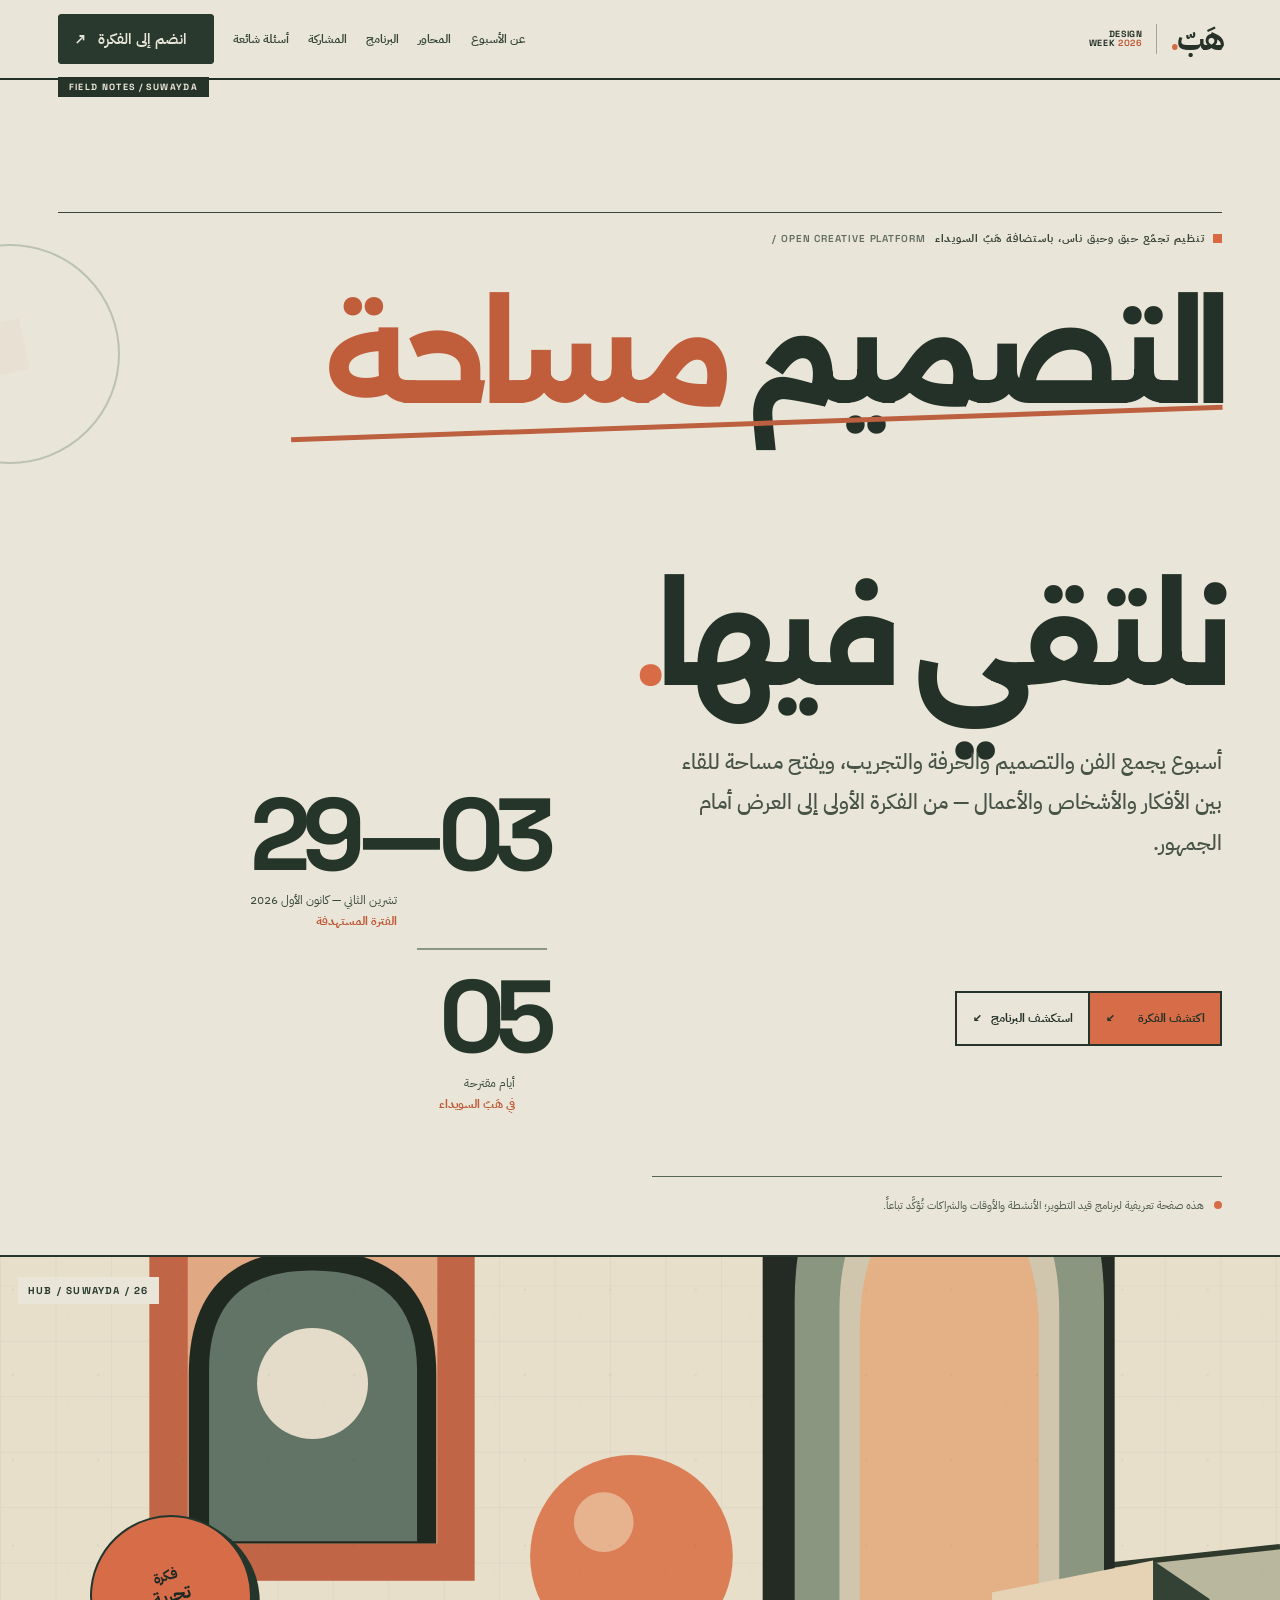
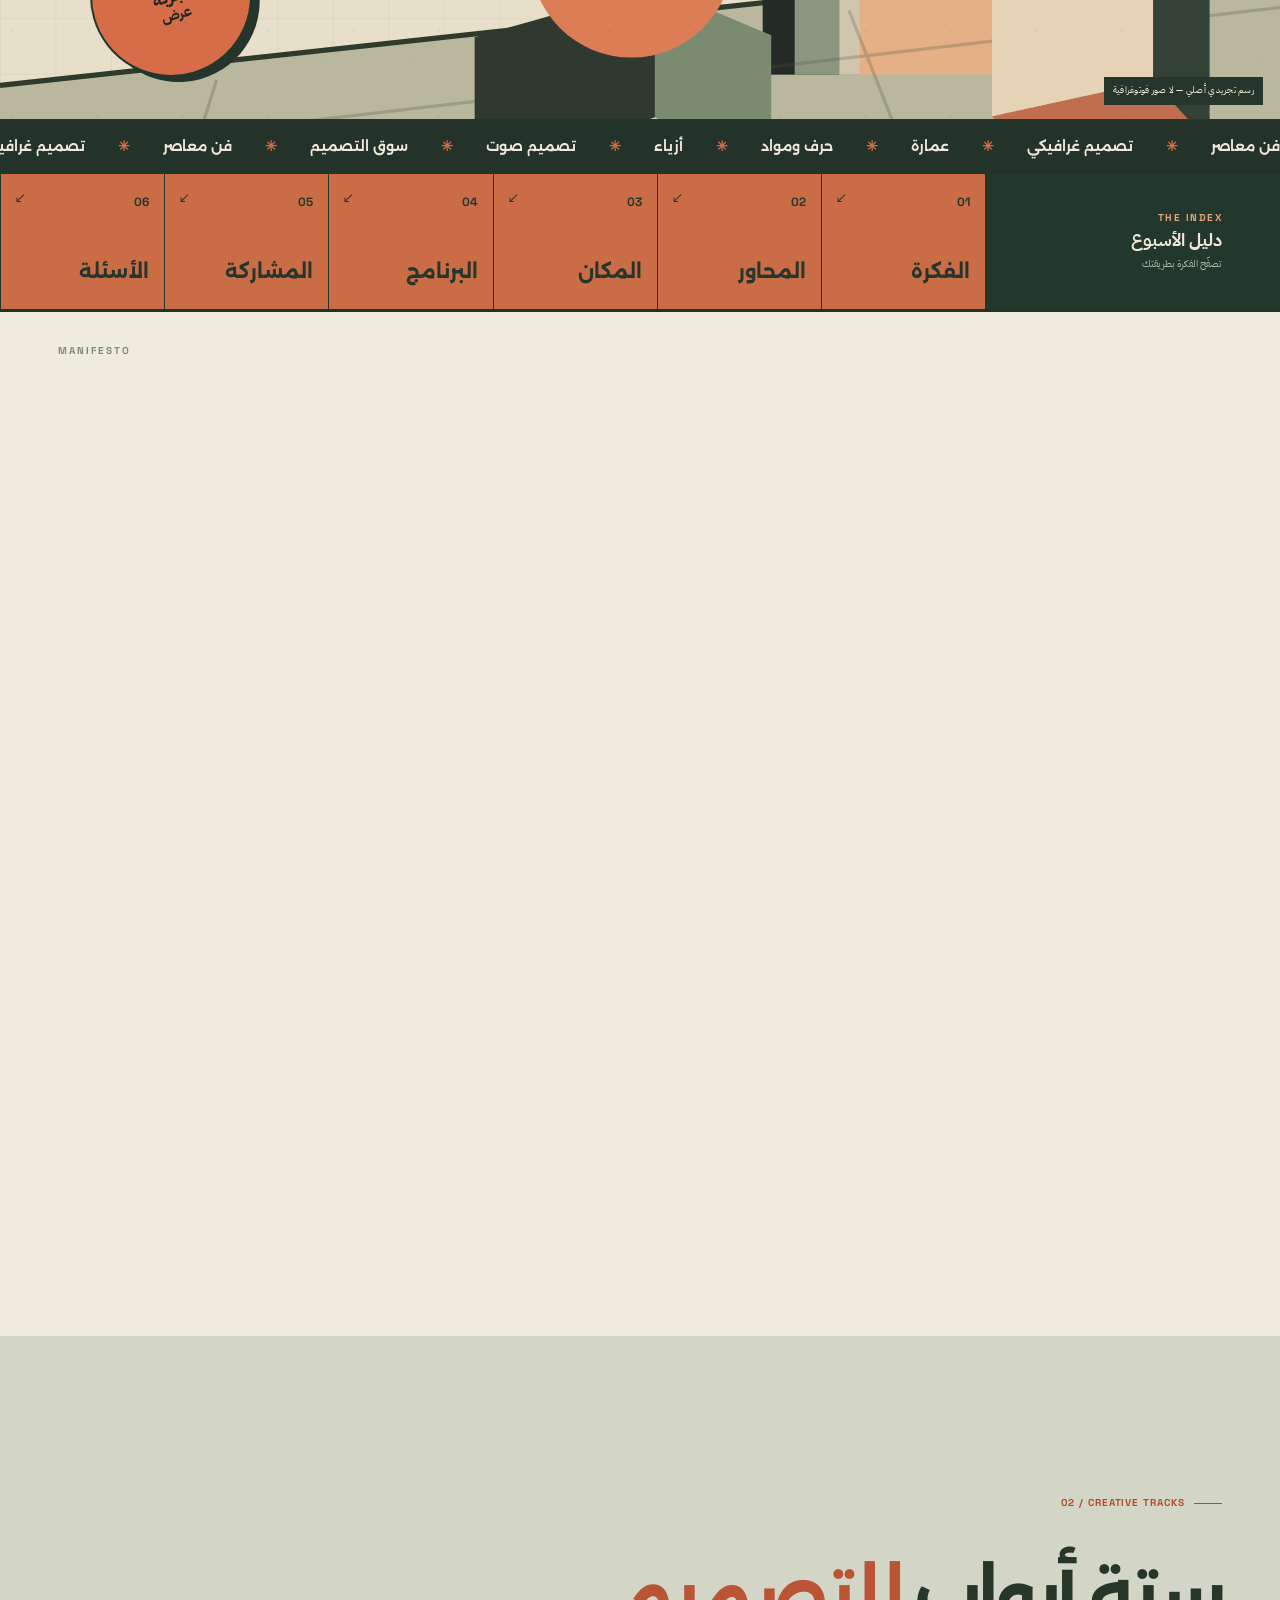
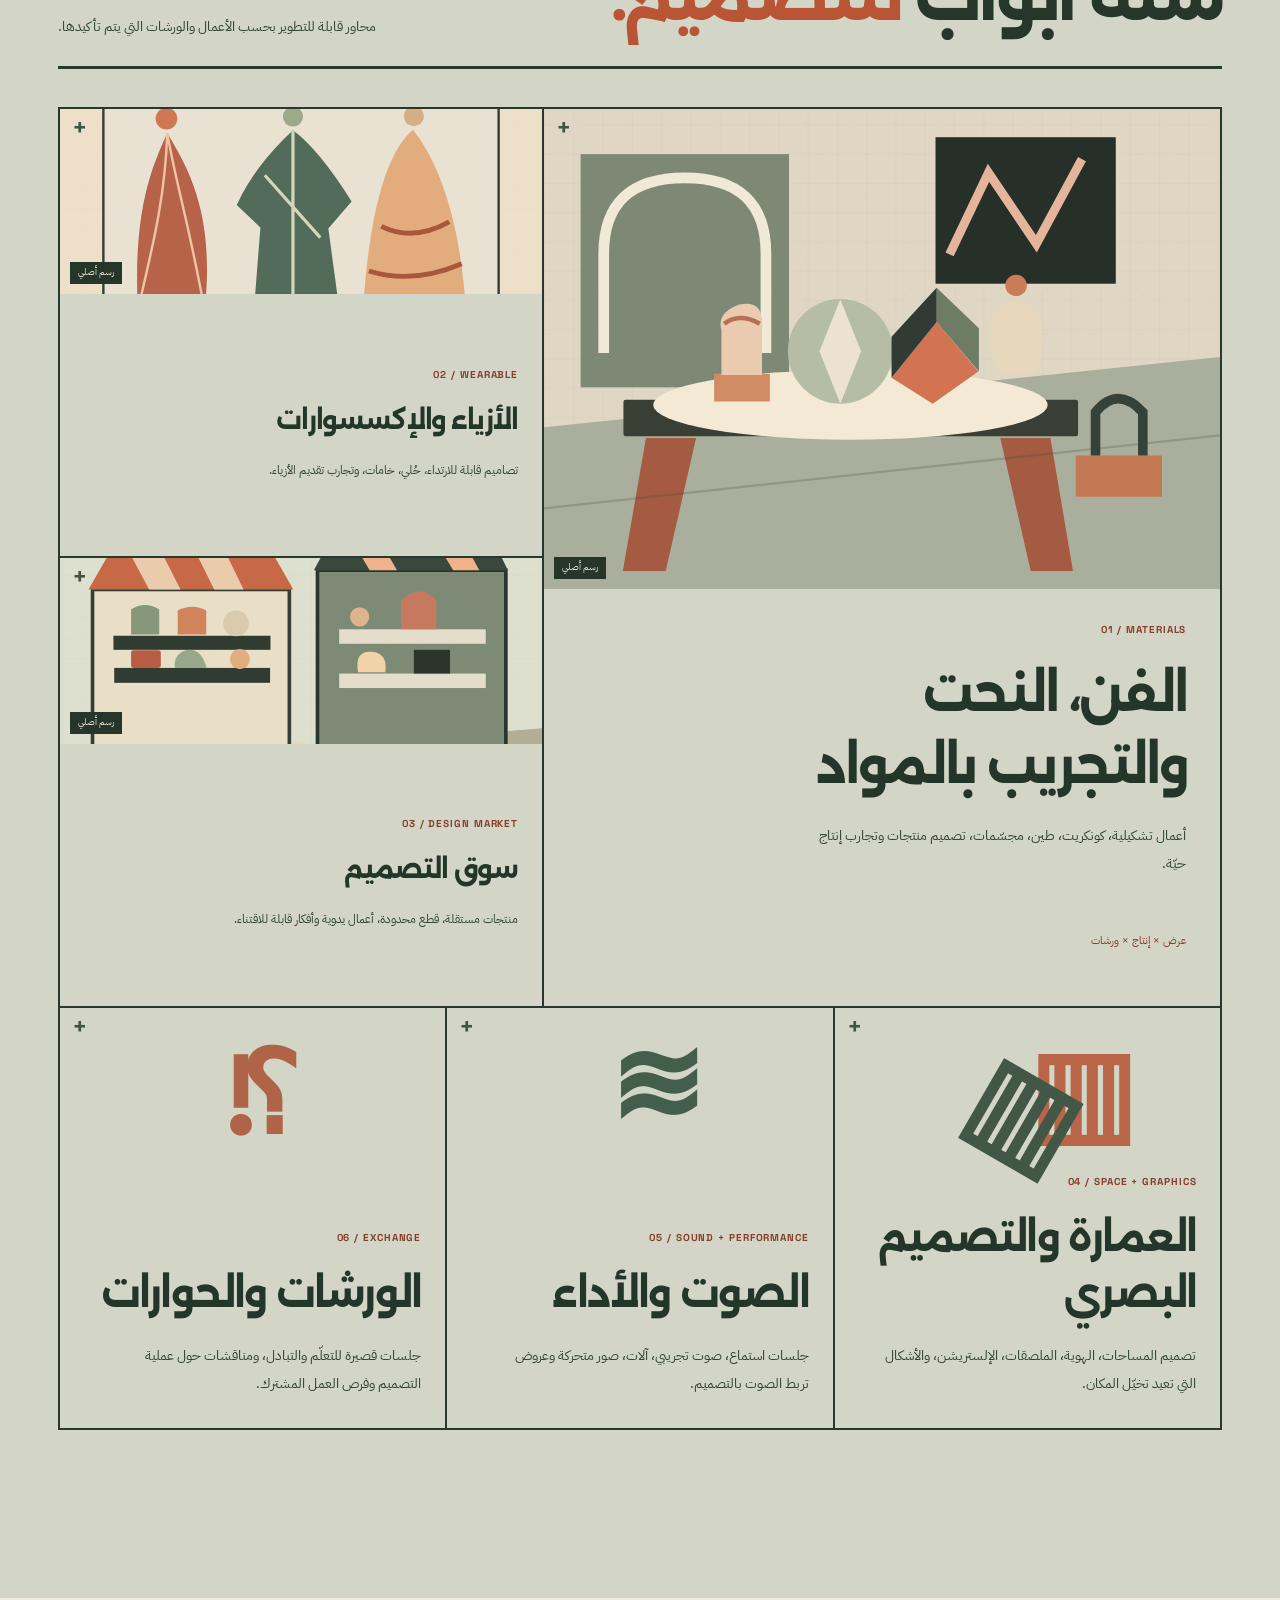
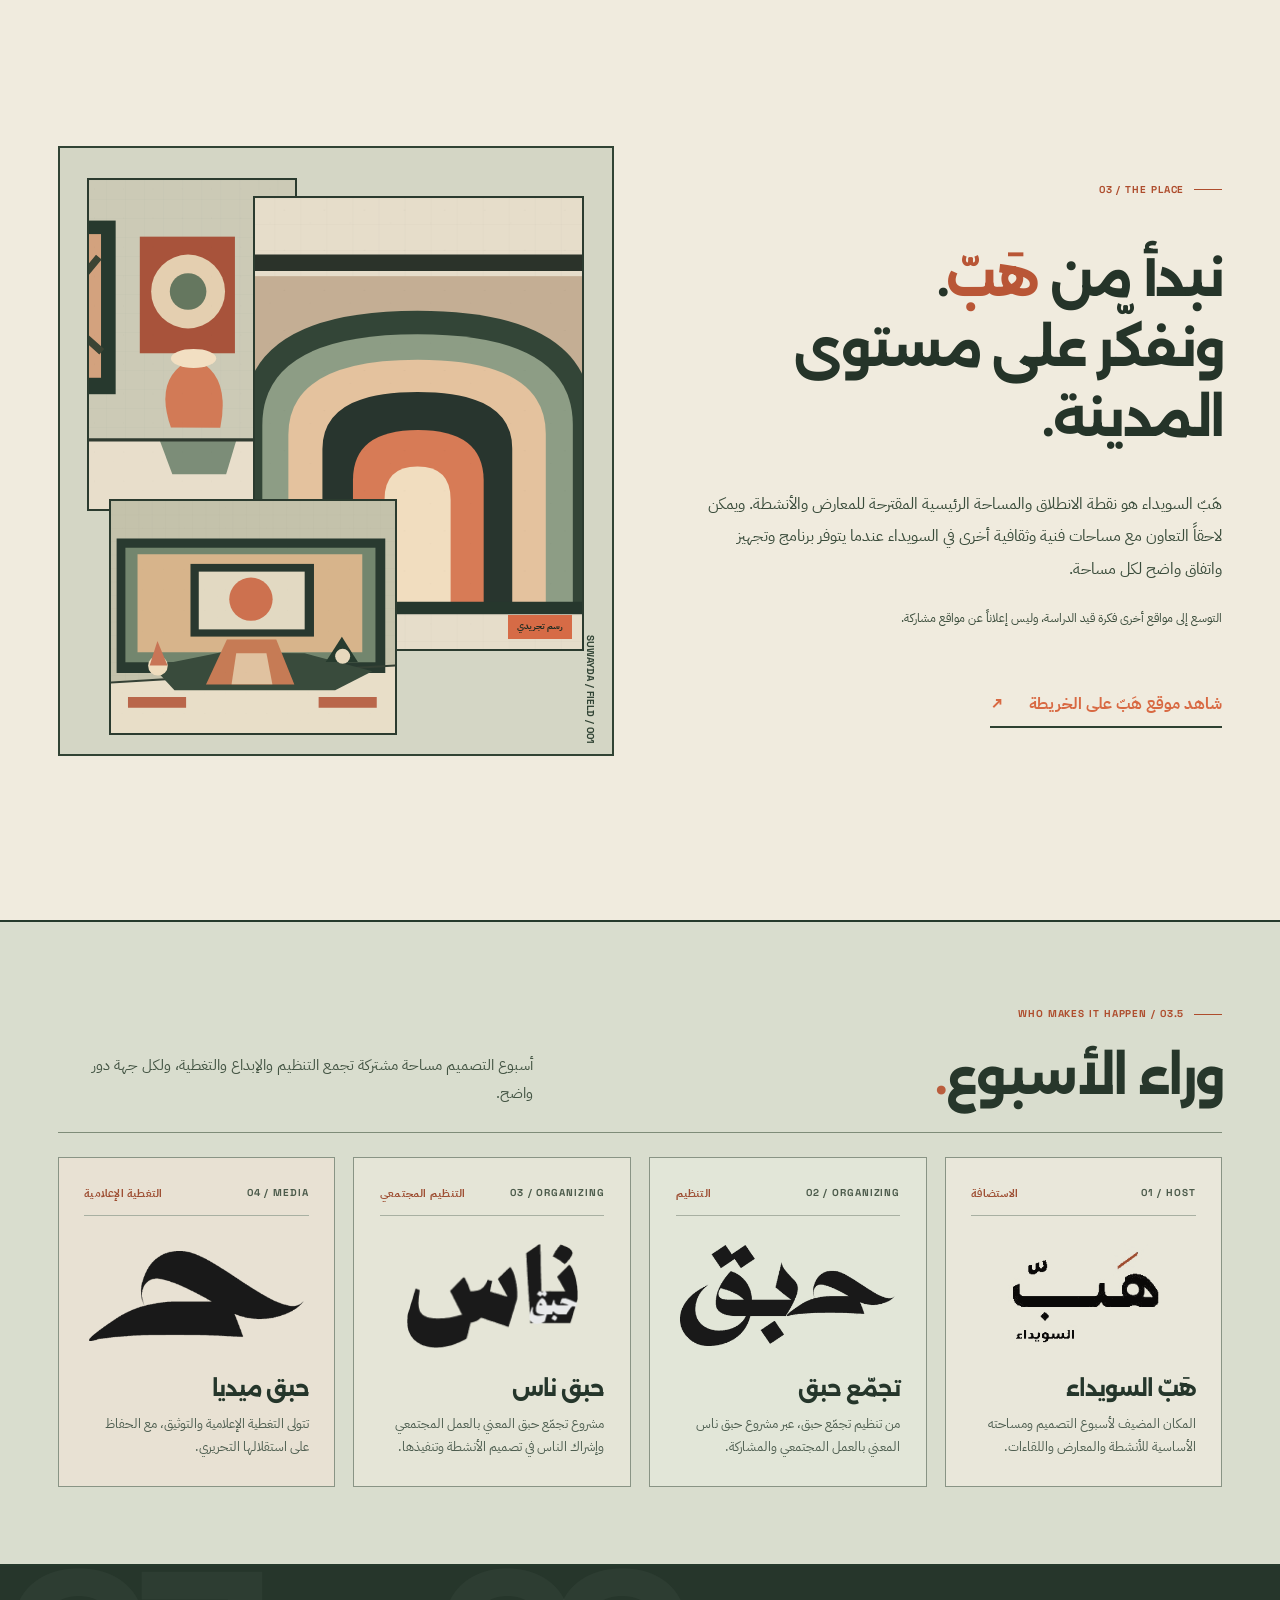
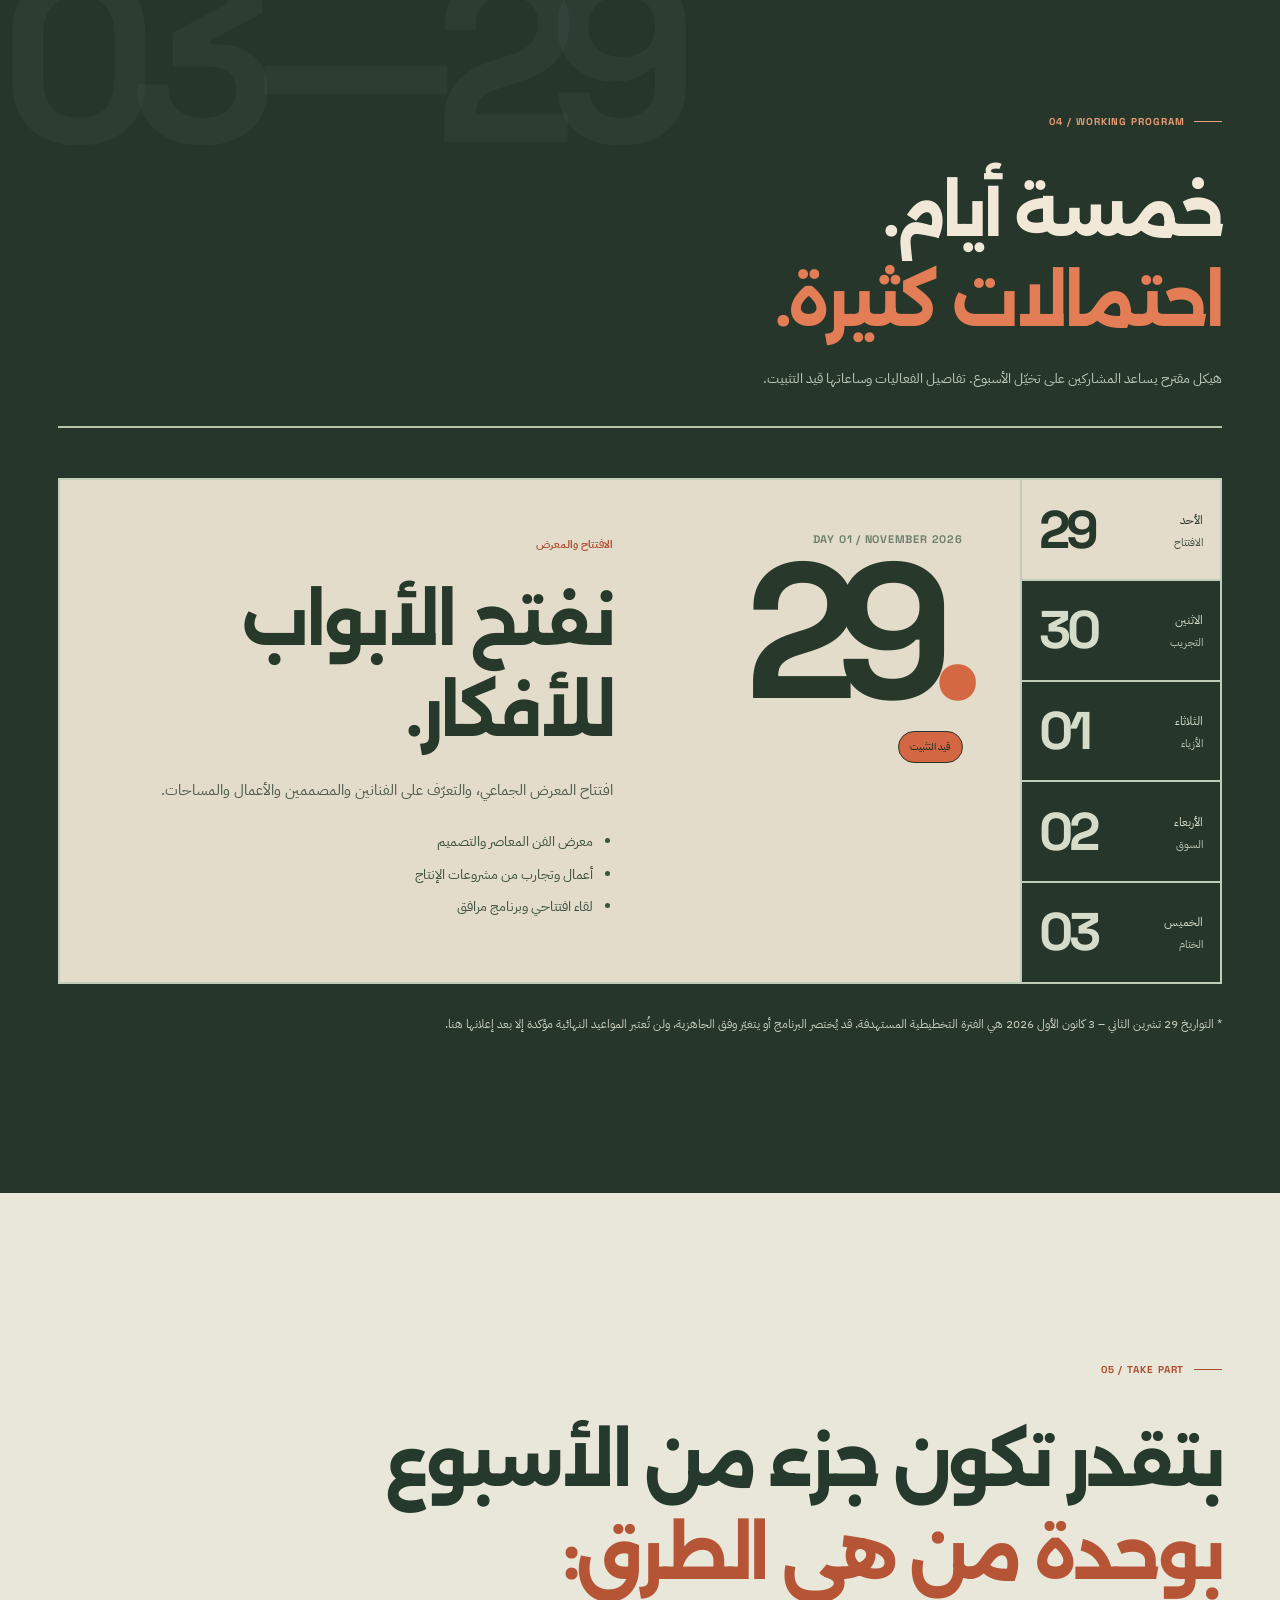
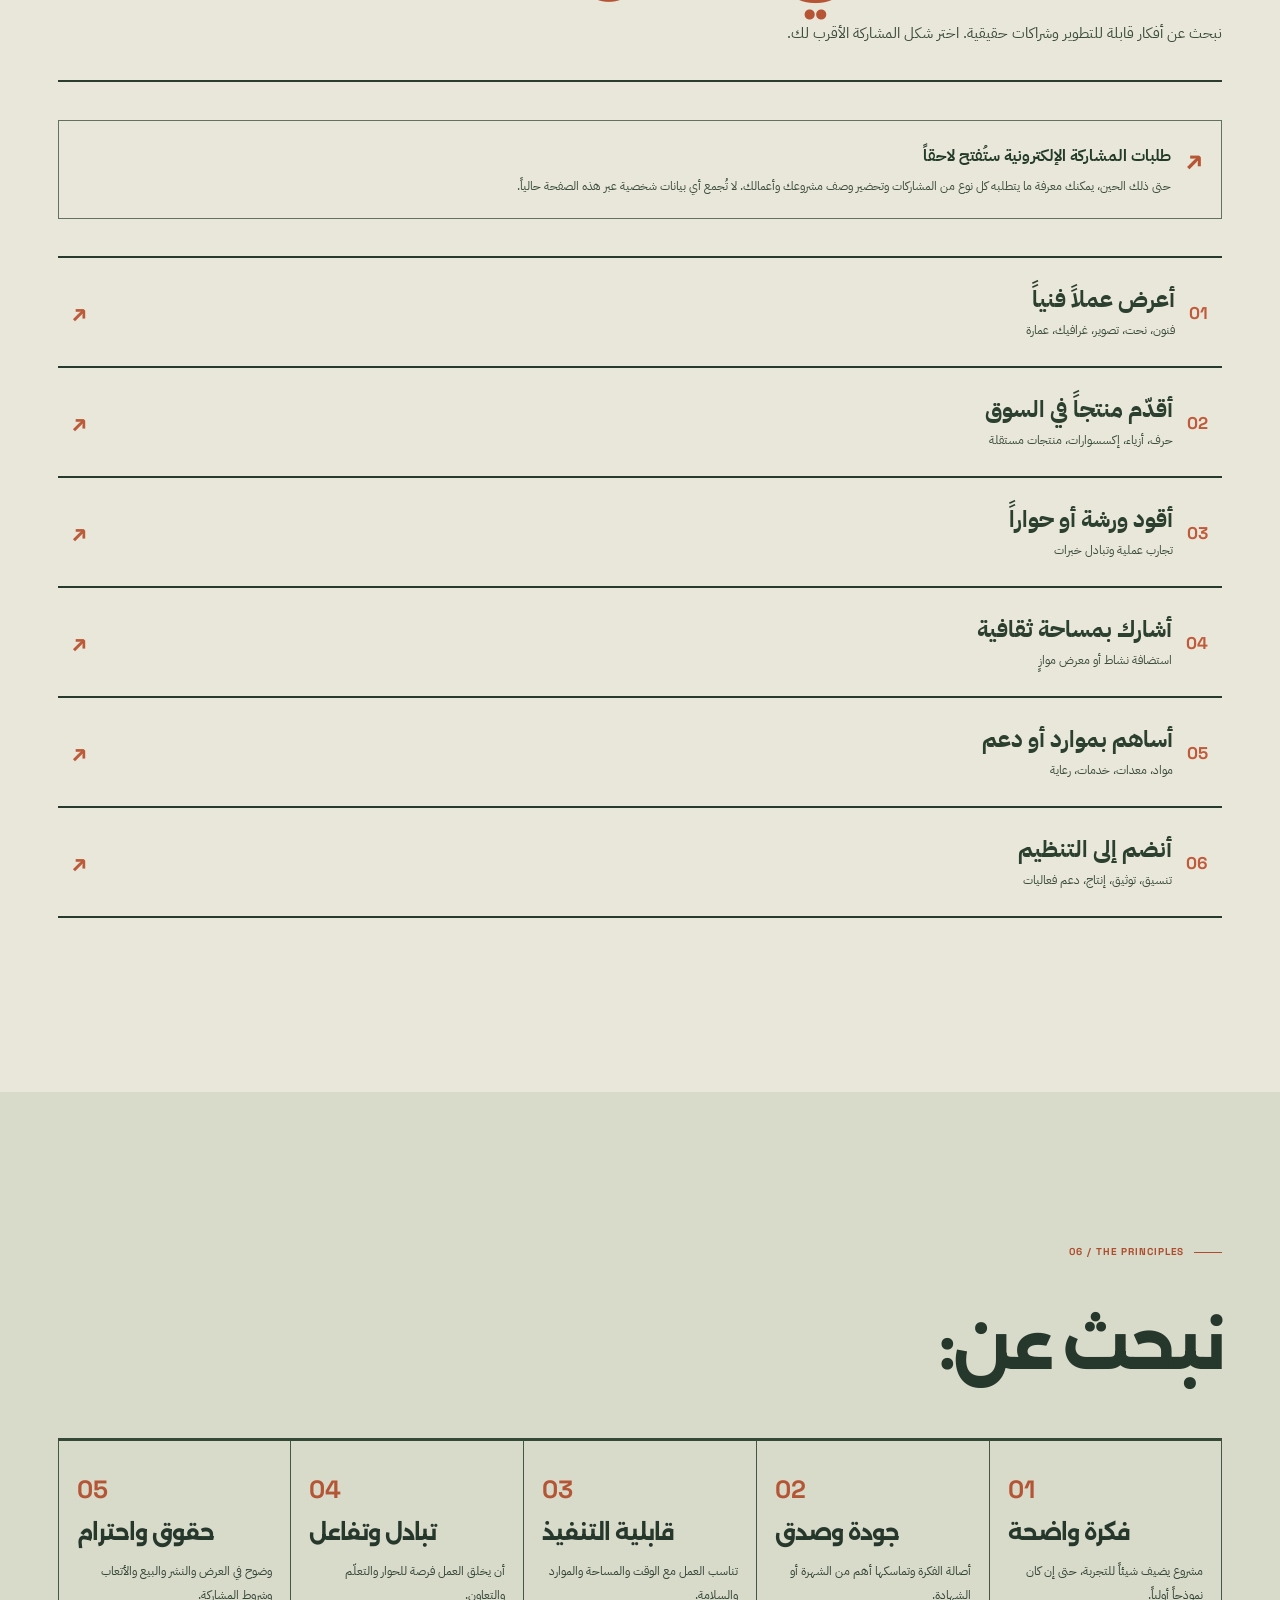
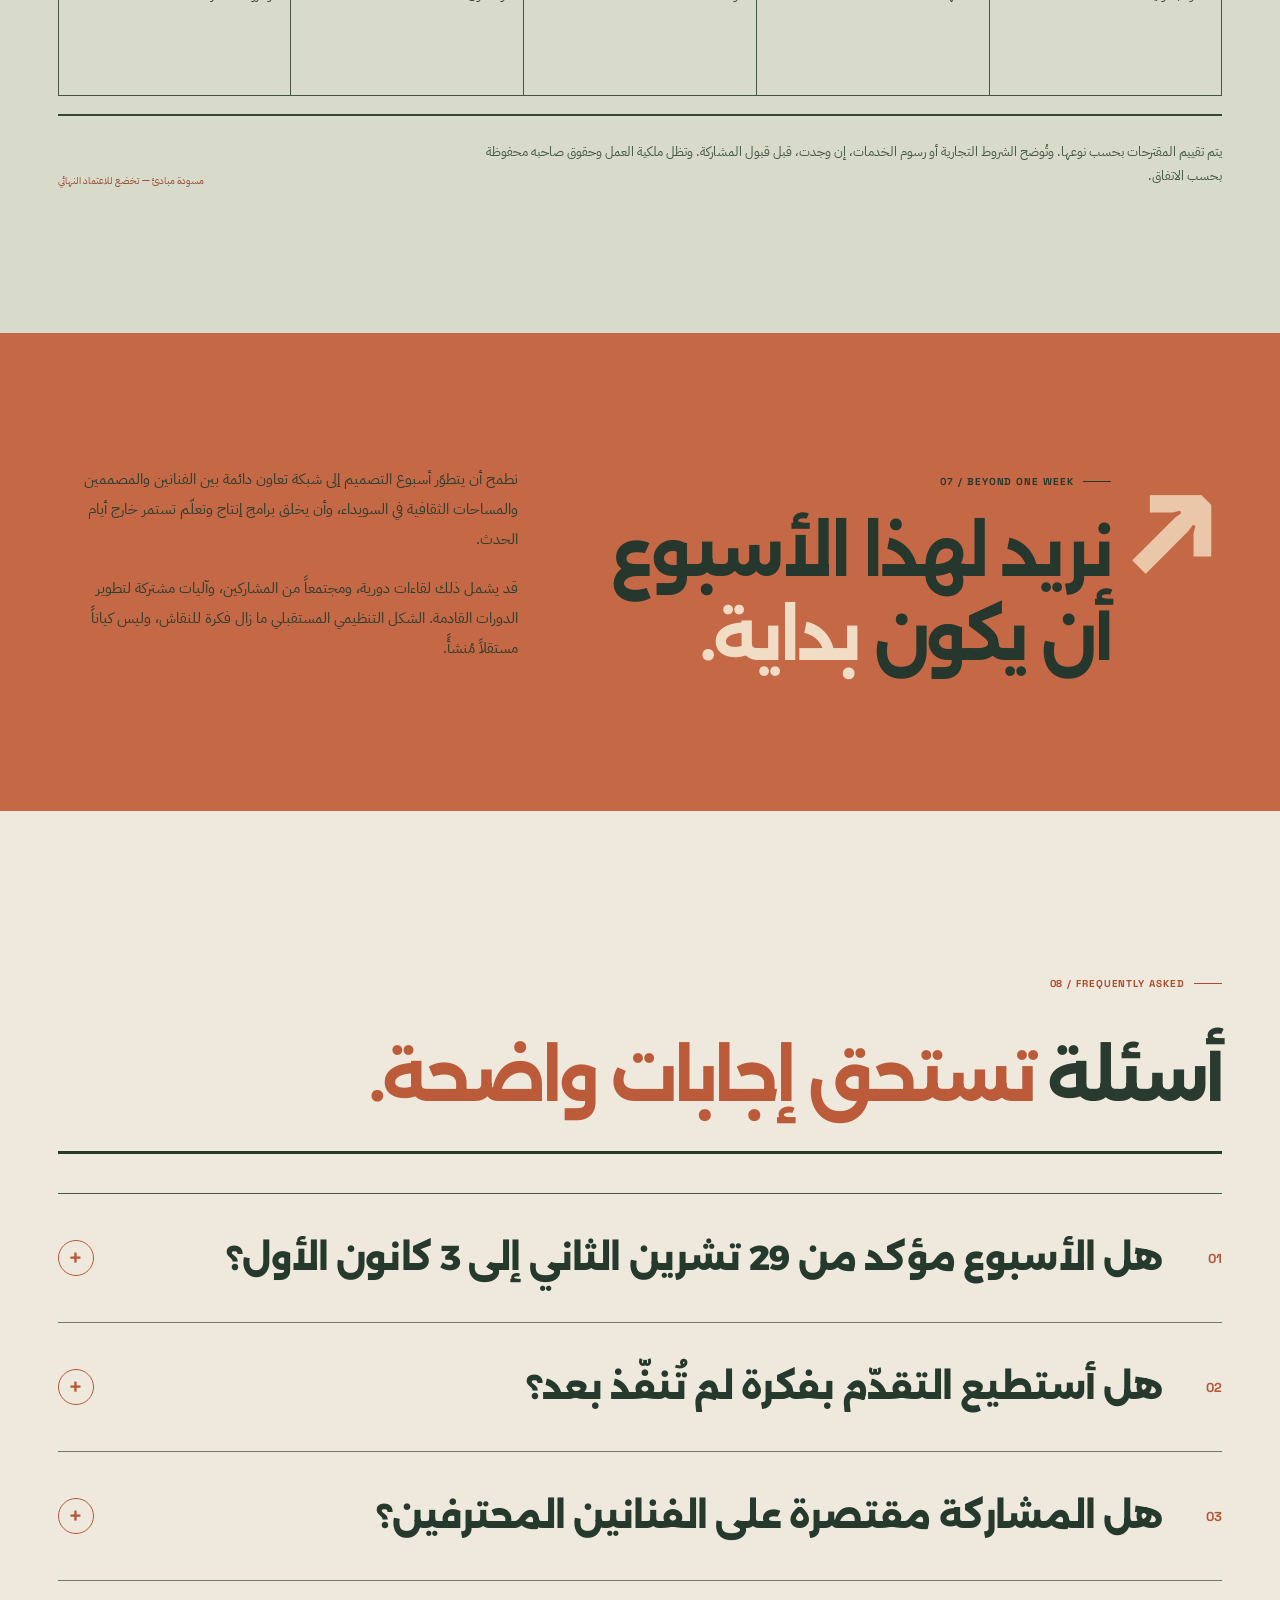
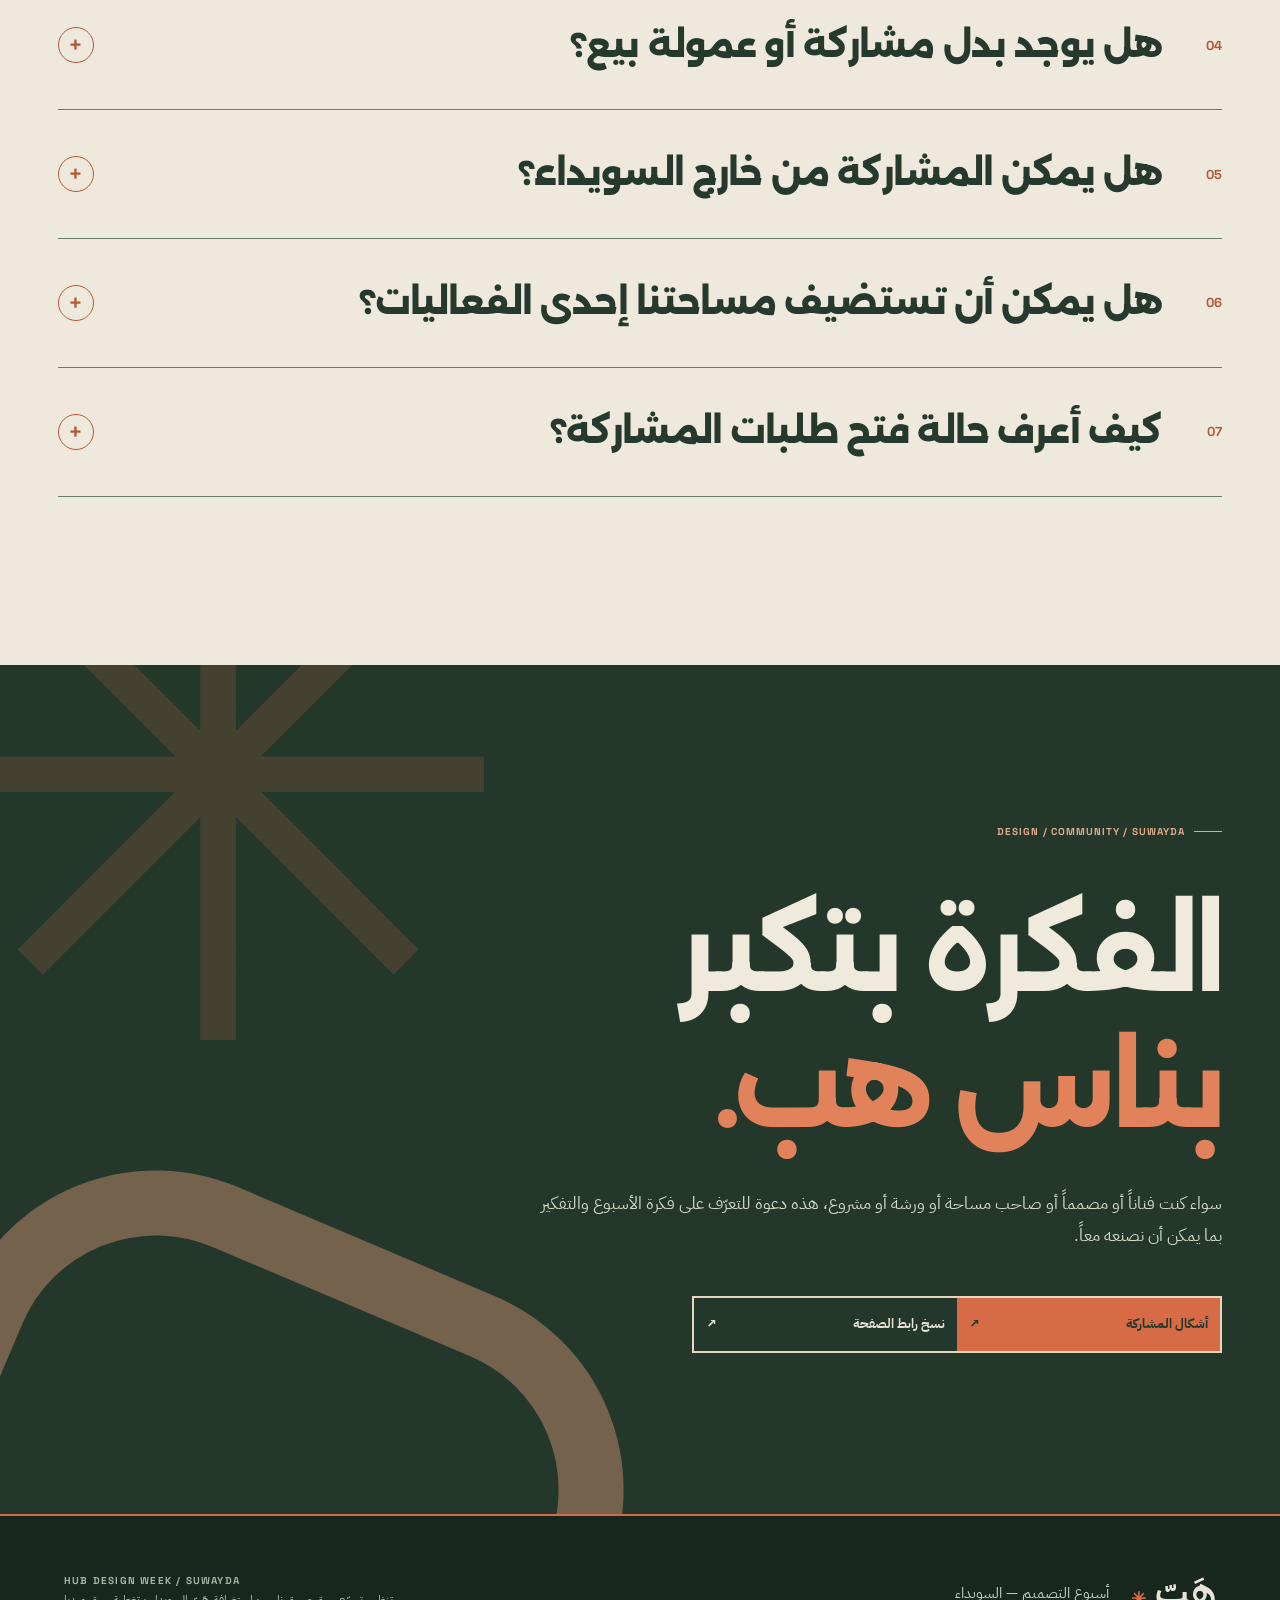
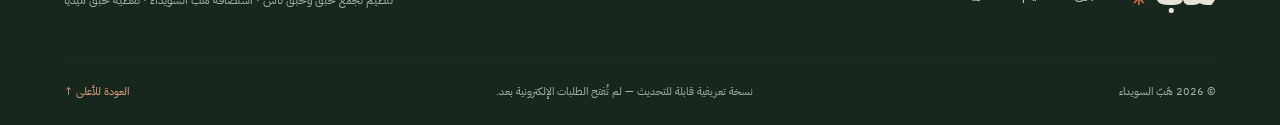
==== commit 852757cc: "Cache-bust FAQ CMS echo script after UI redesign" ====
--- a/index.html
+++ b/index.html
@@ -22,7 +22,7 @@
   <link rel="stylesheet" href="./assets/spacing-motion.css">
   <link rel="stylesheet" href="./assets/faq-redesign.css?v=20261120-1">
   <script defer src="./assets/site-config.js"></script>
-  <script defer src="./assets/main.js"></script>
+  <script defer src="./assets/main.js?v=20261120-faq"></script>
   <script defer src="./assets/scroll-effects.js"></script>
 </head>
 <body class="design-atlas">
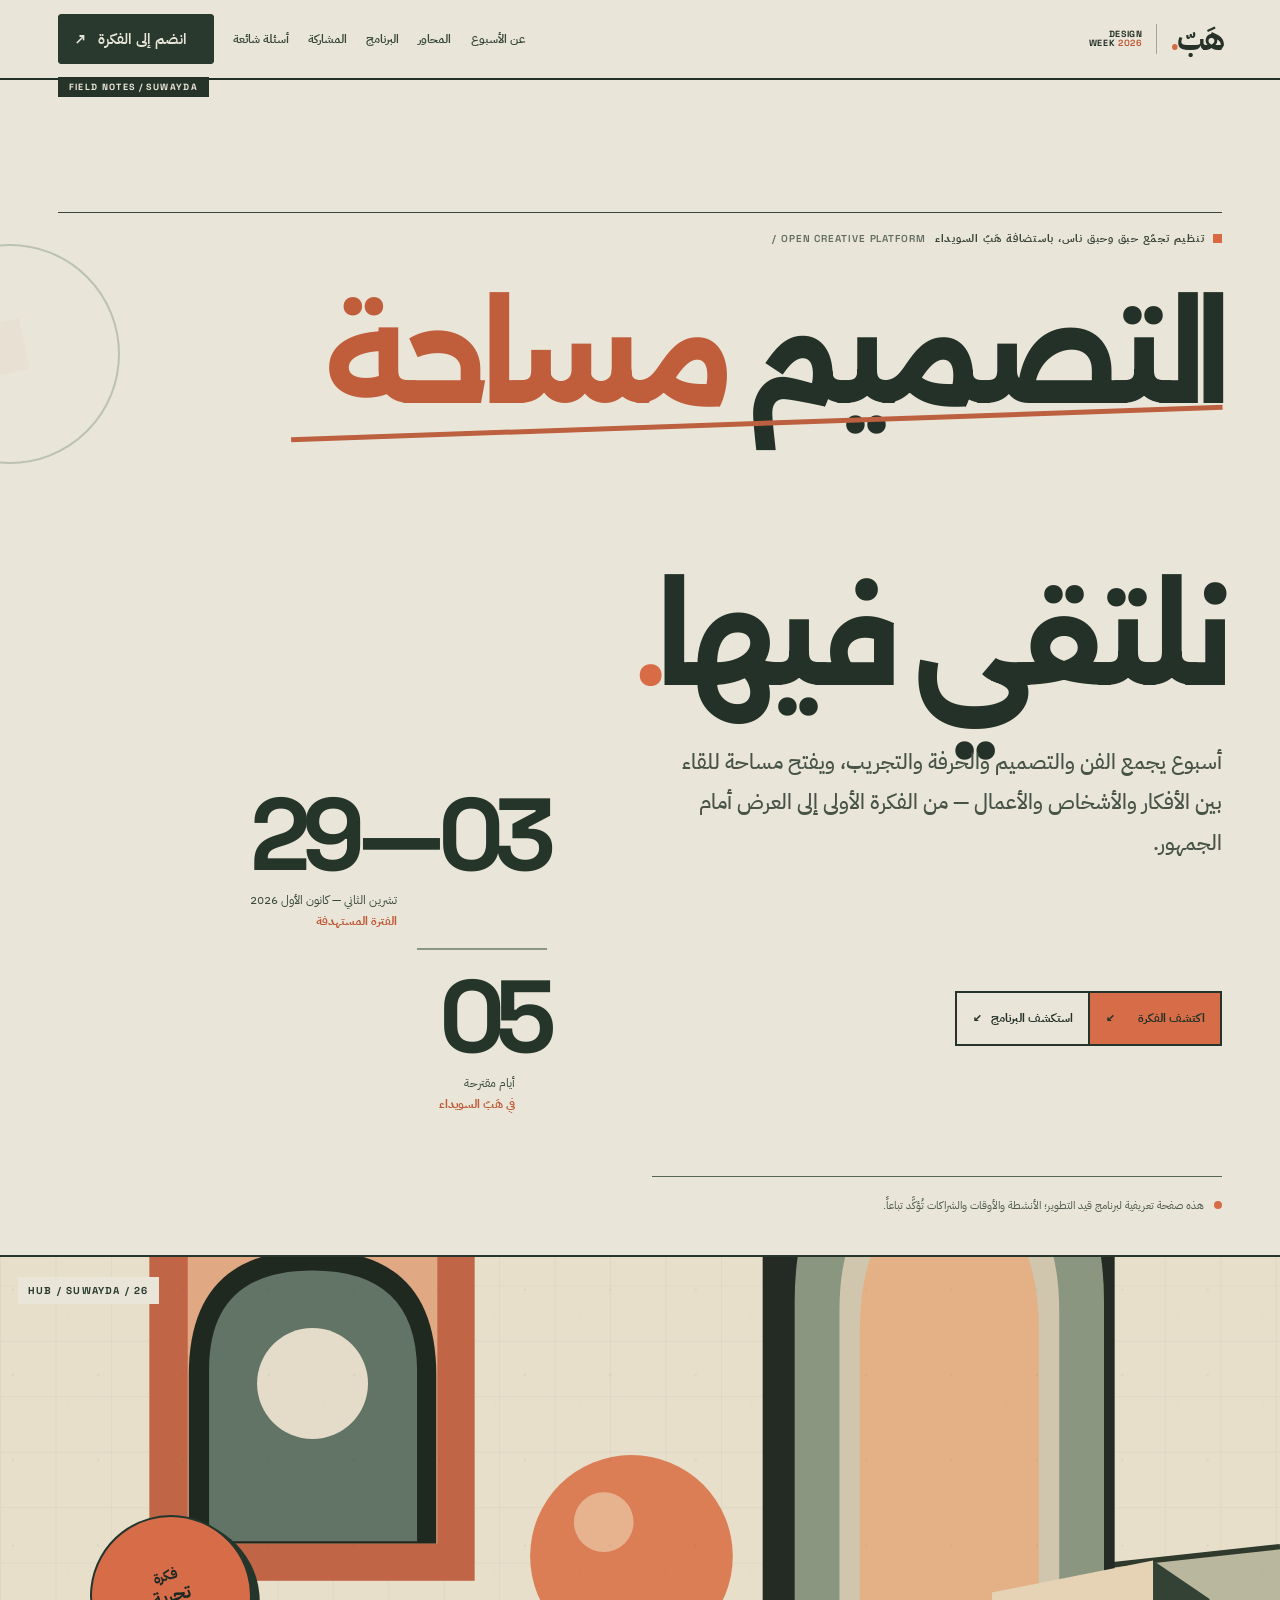
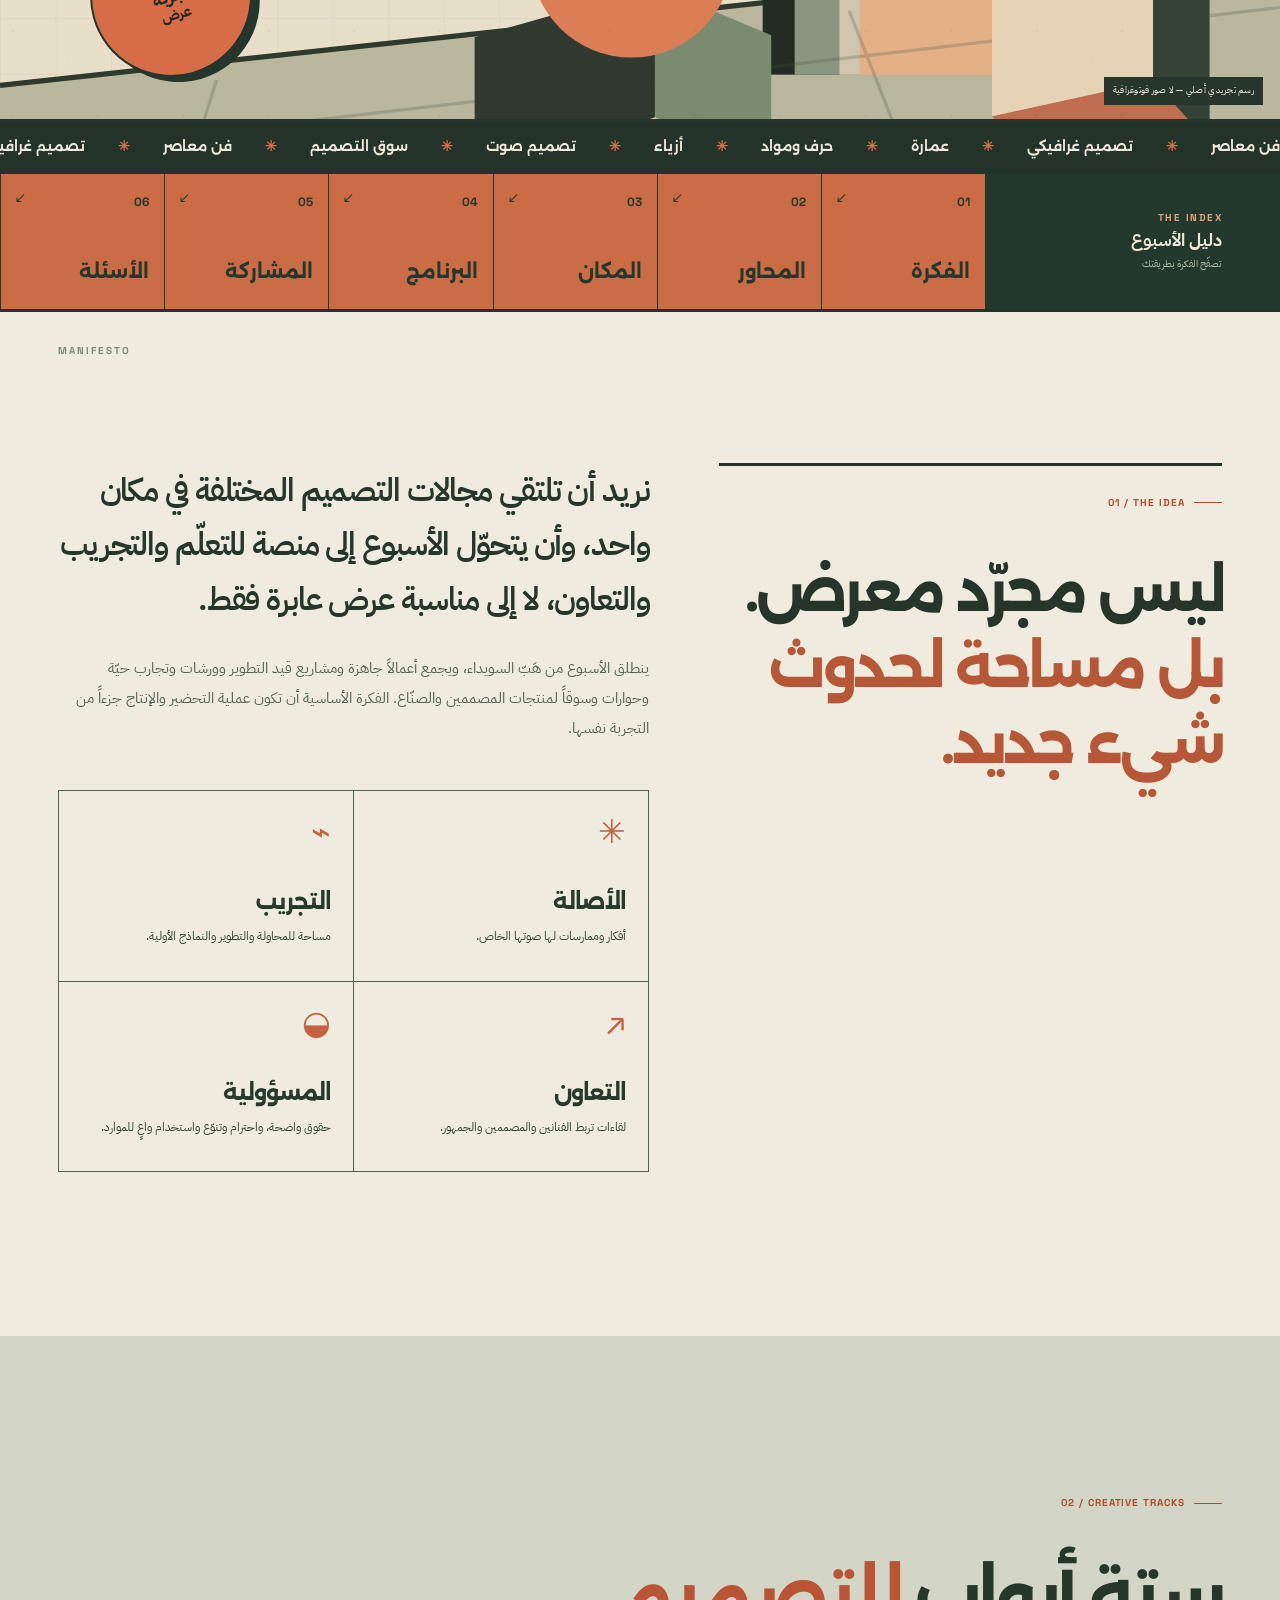
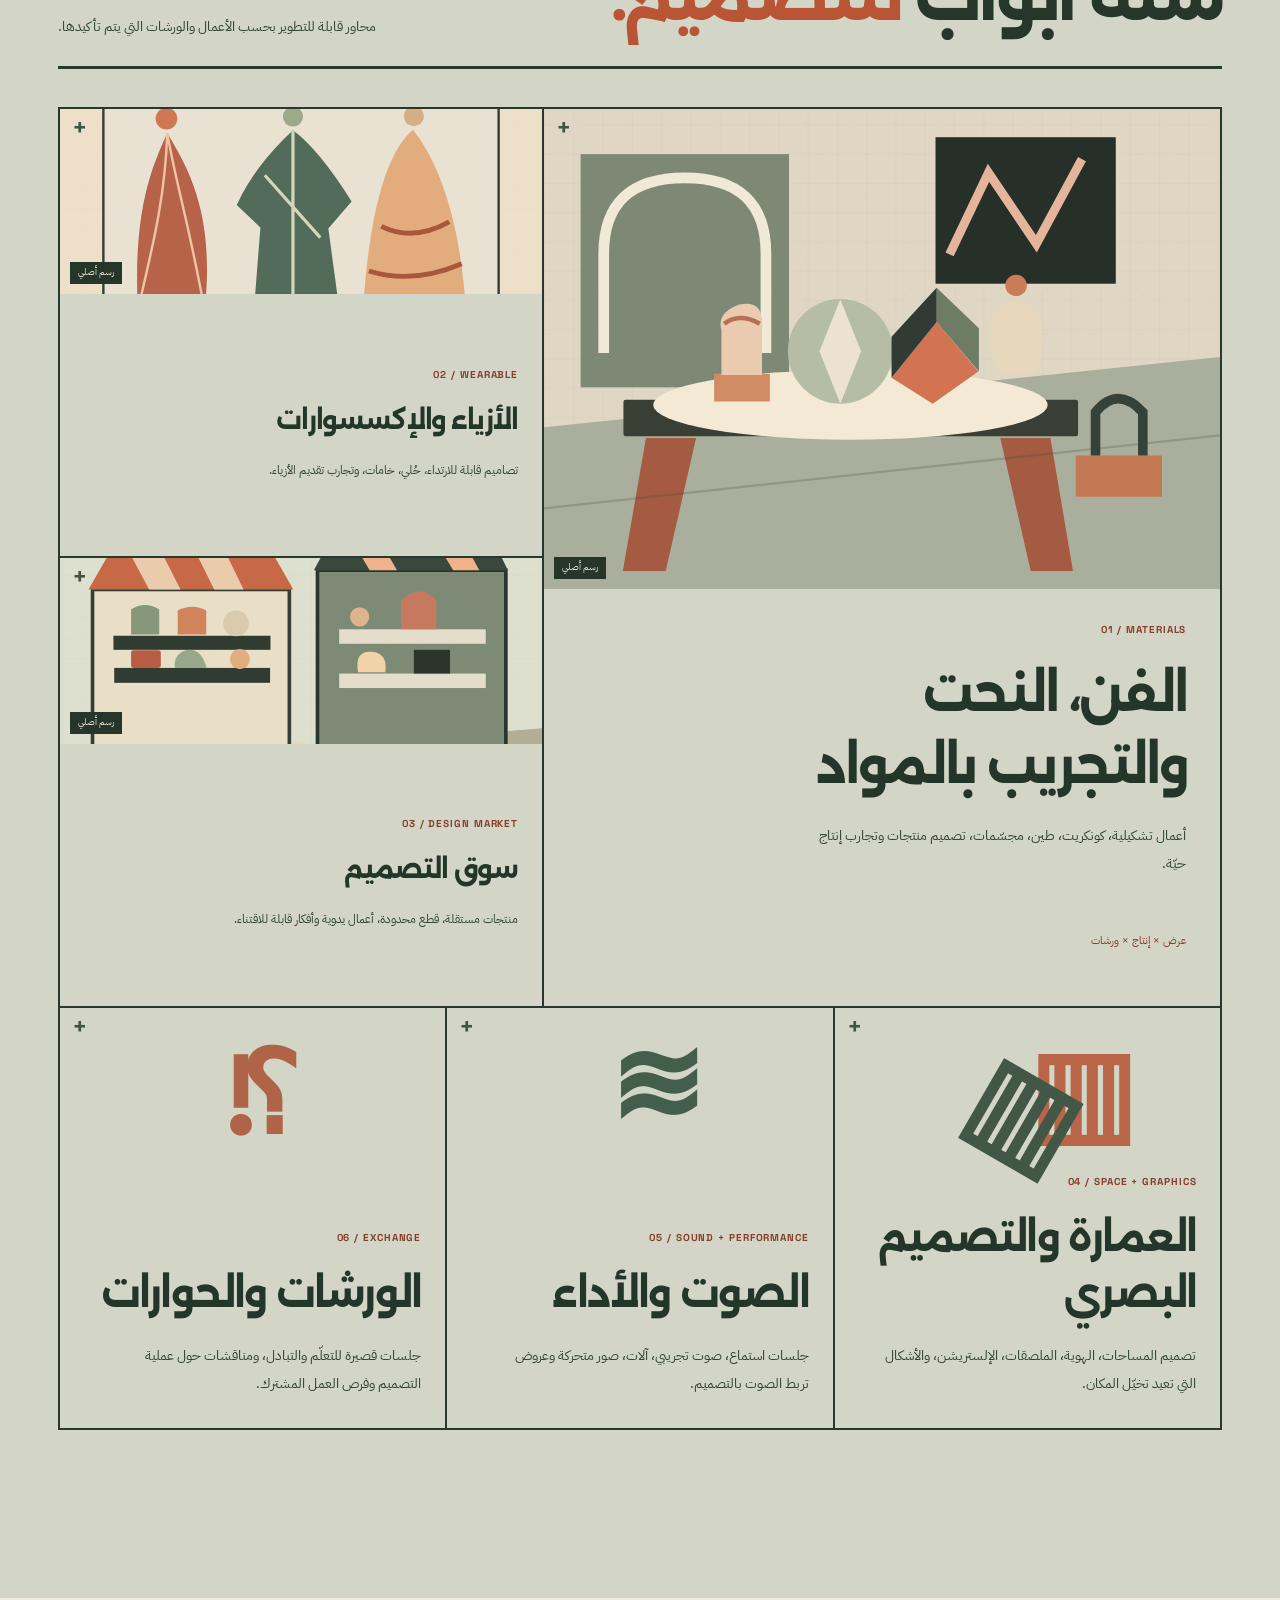
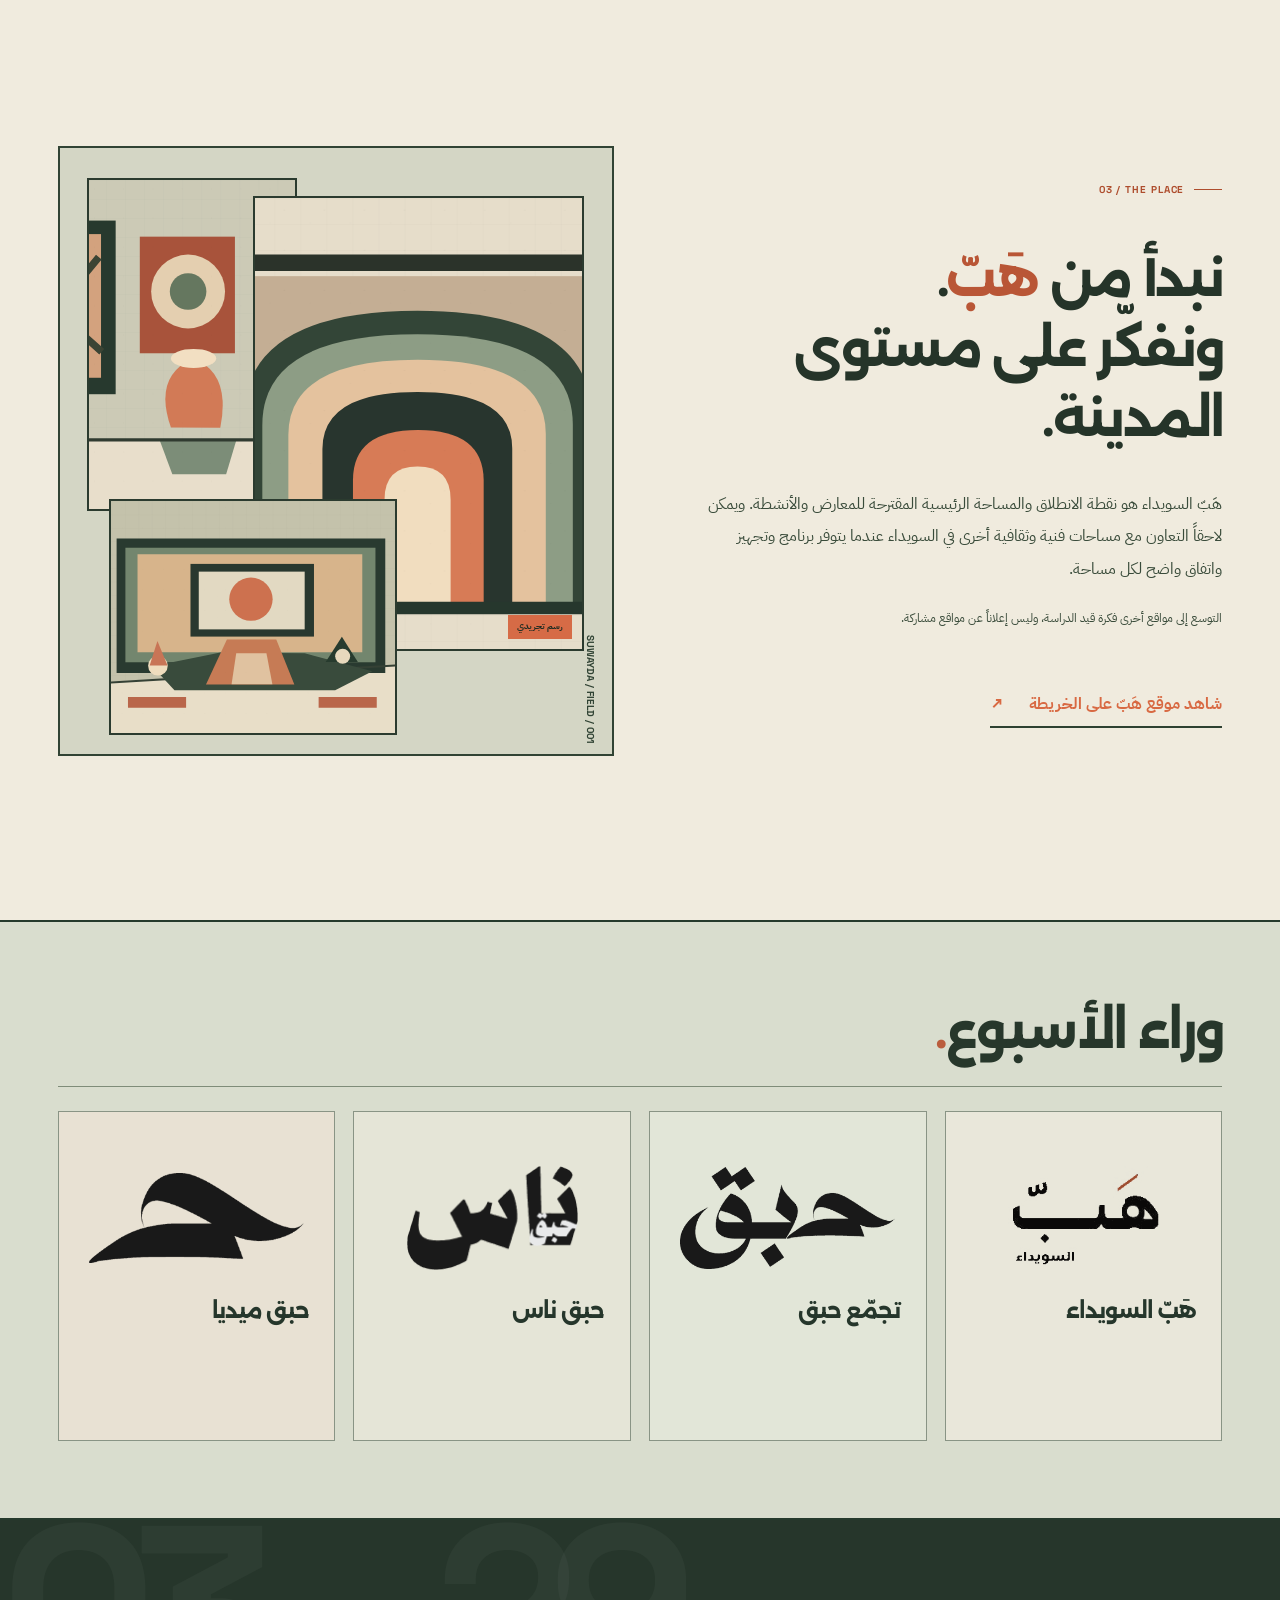
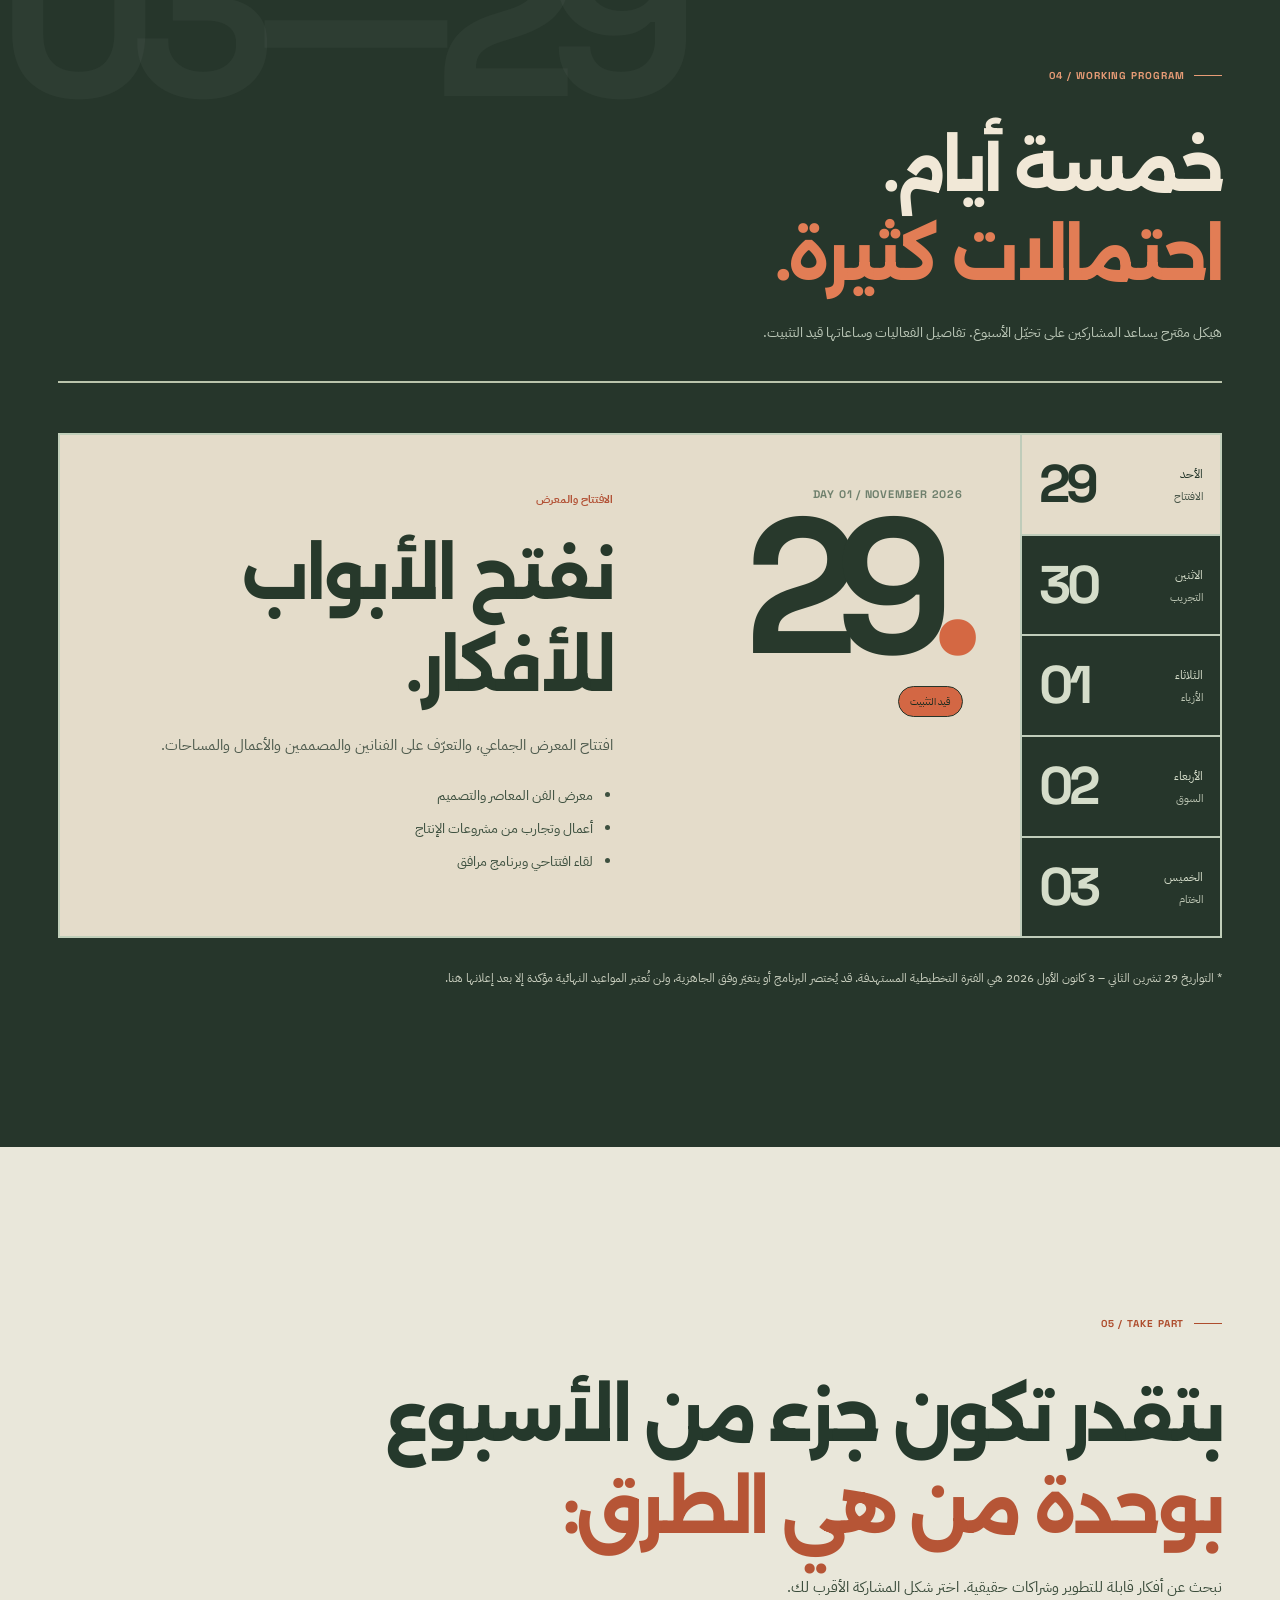
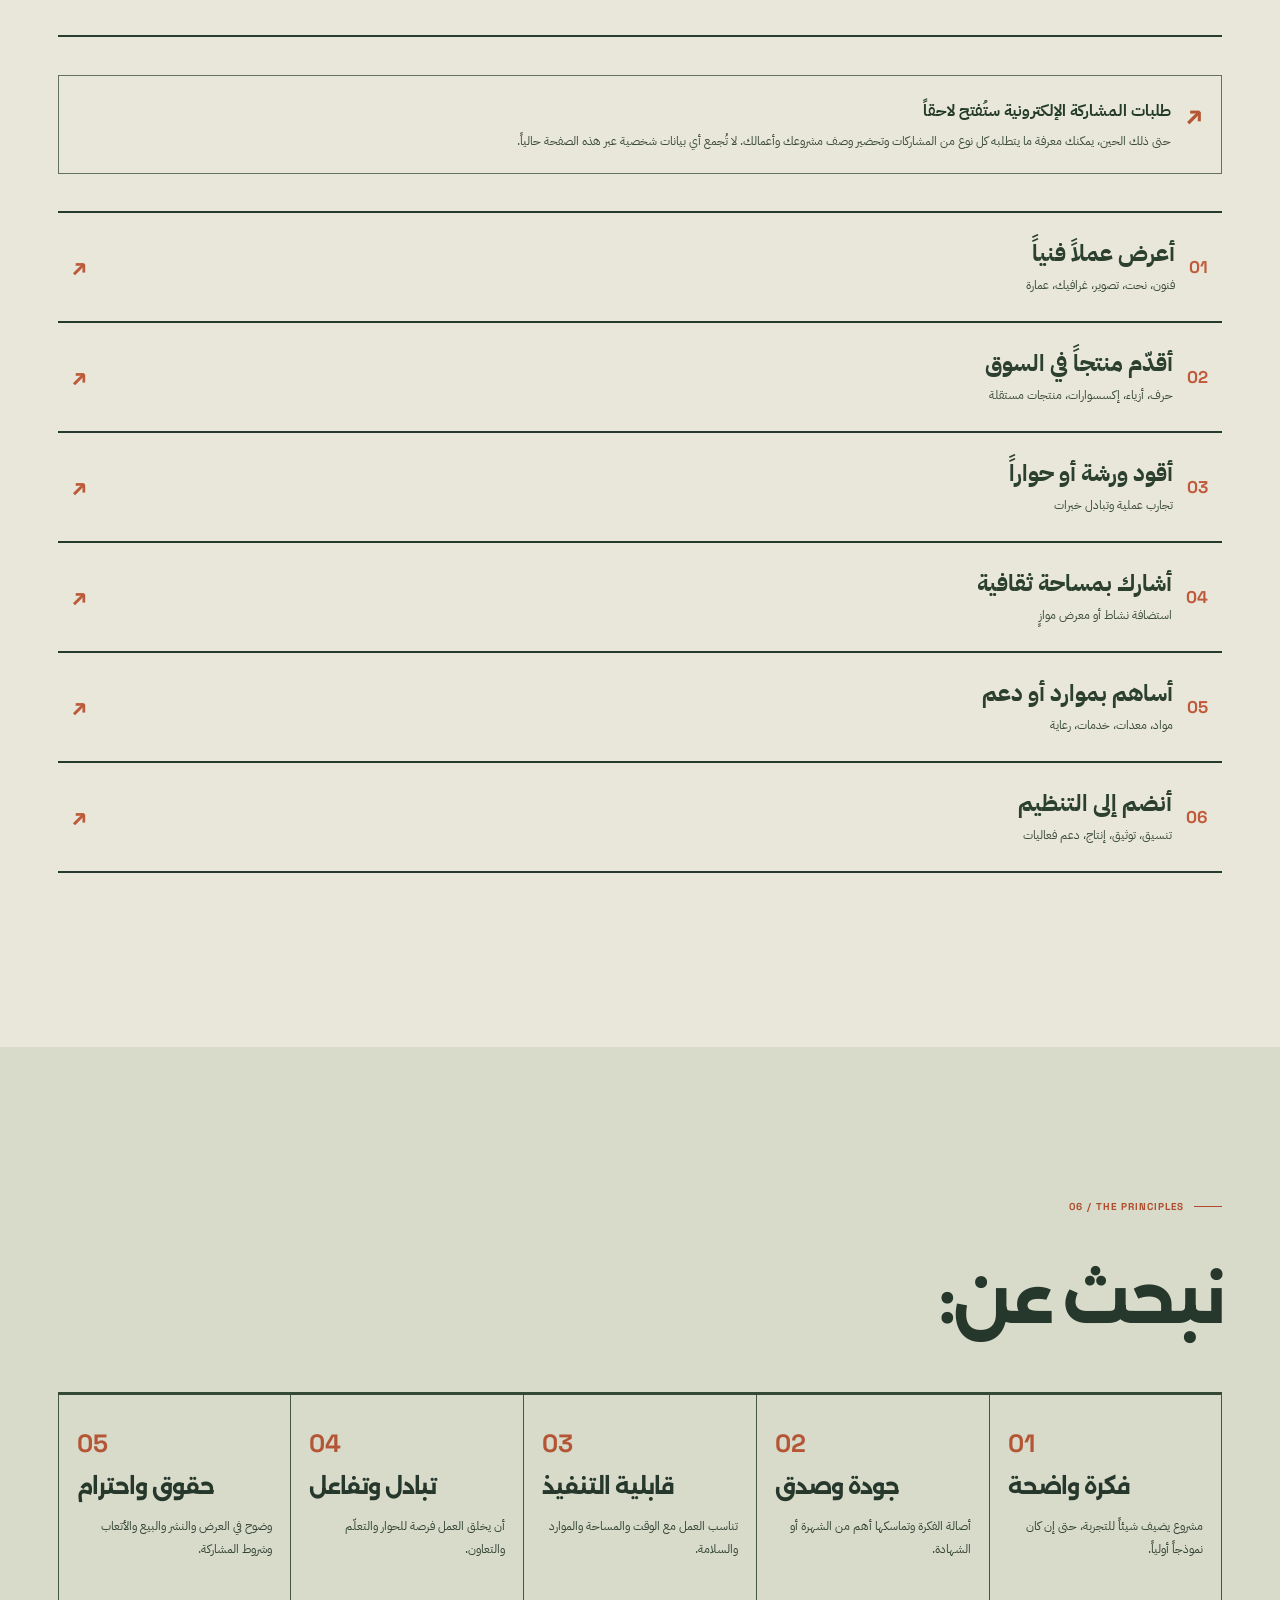
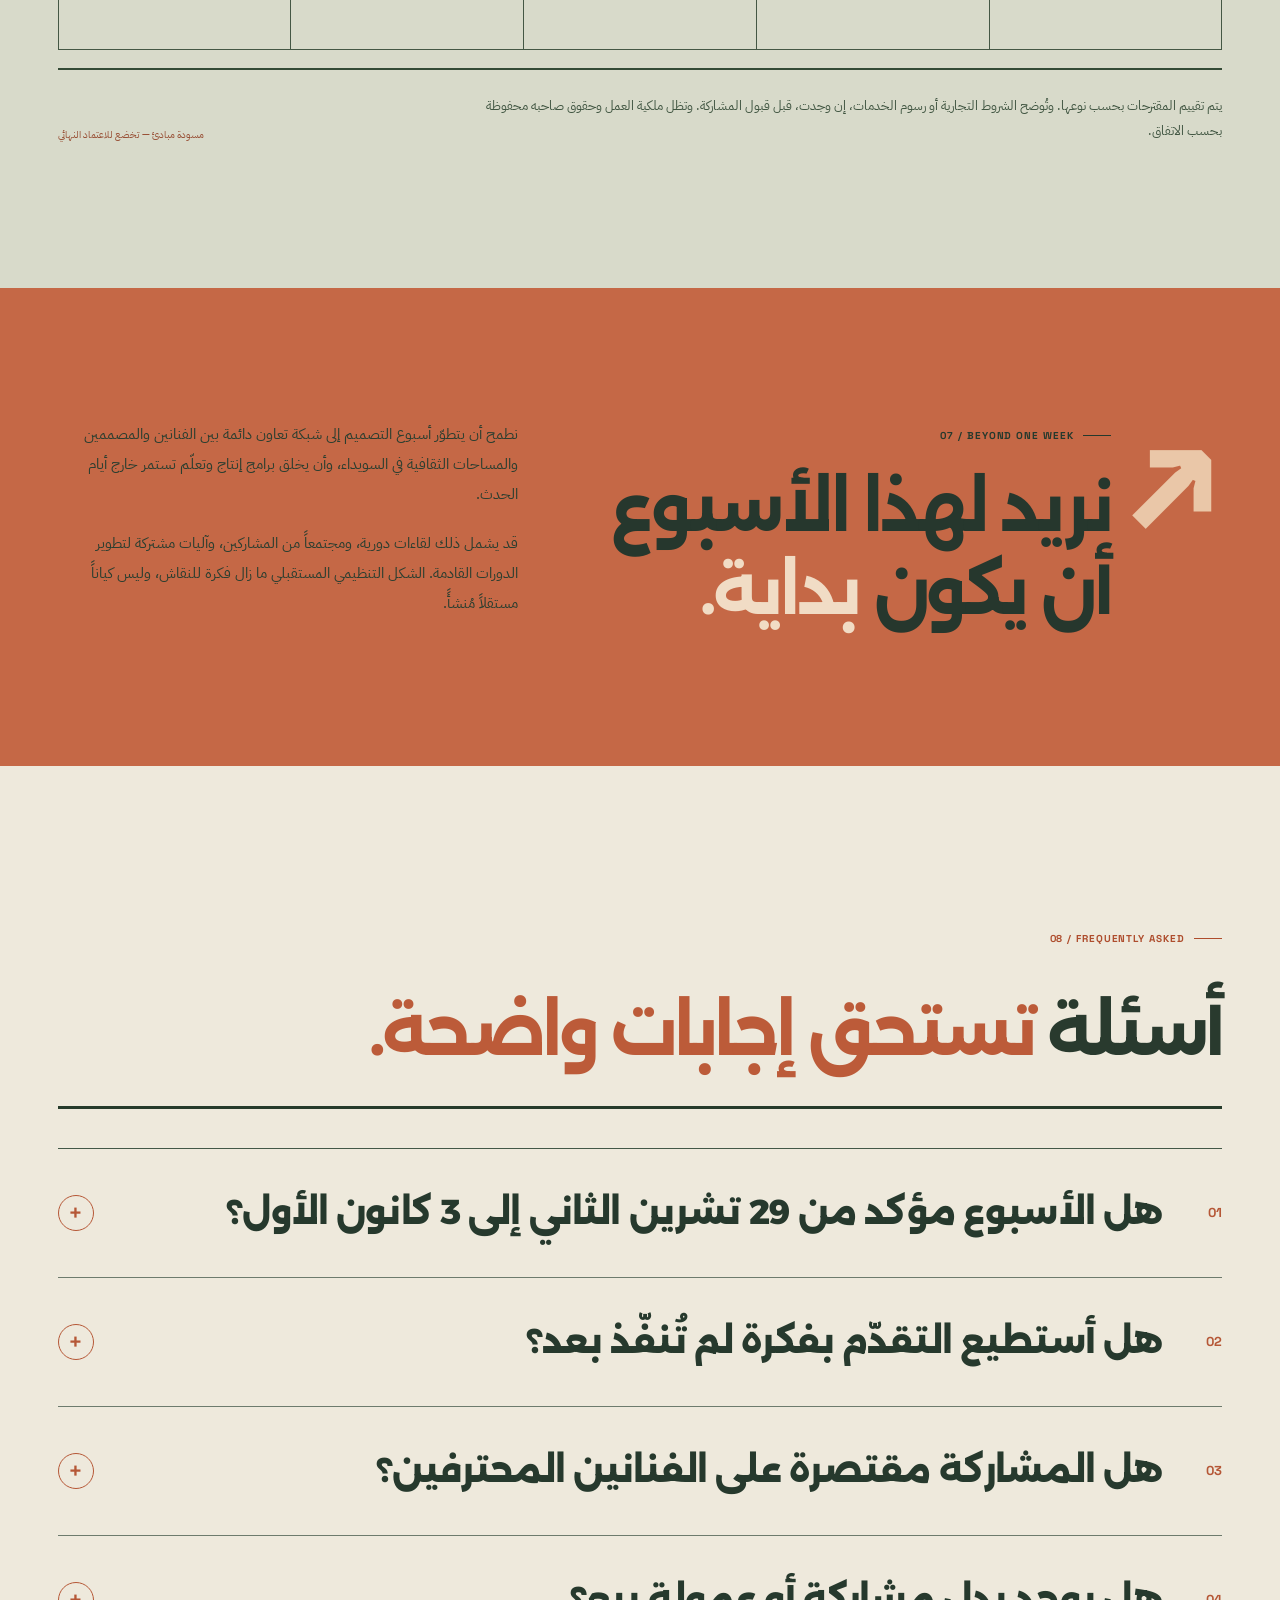
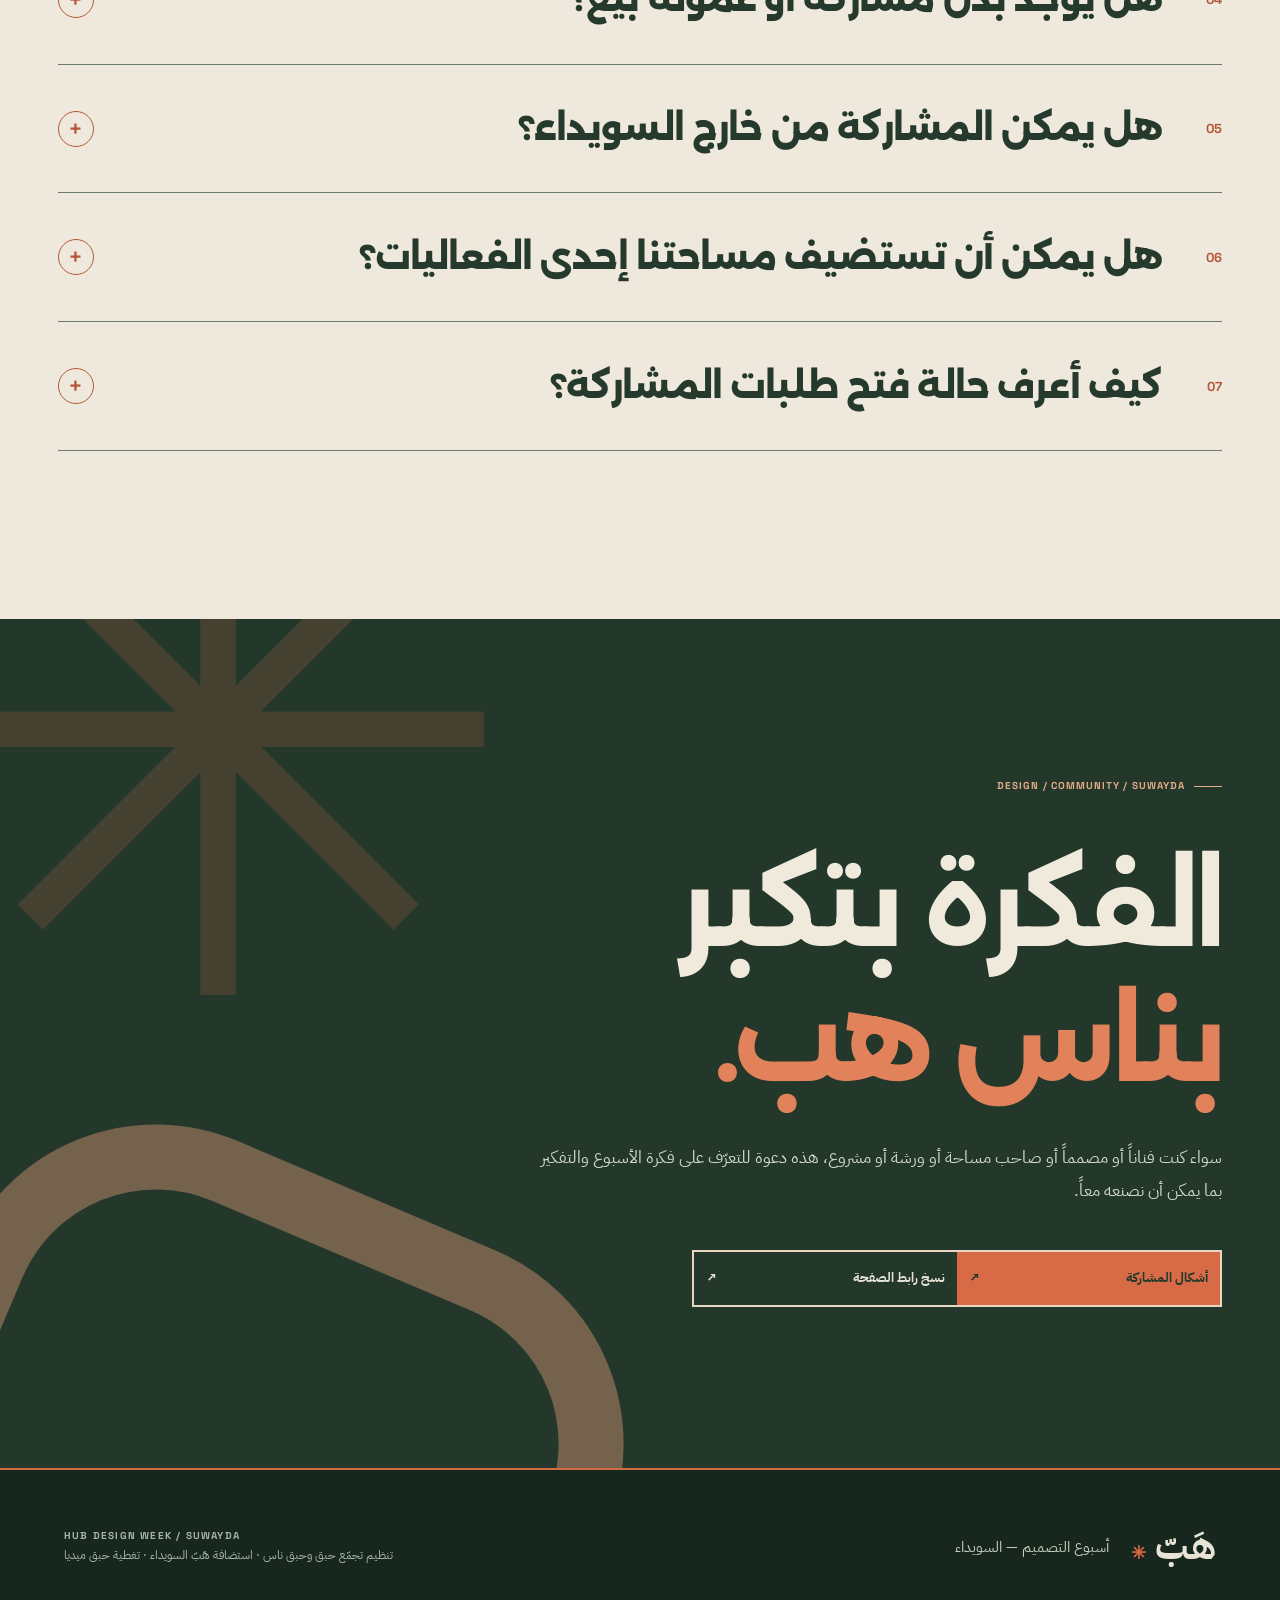
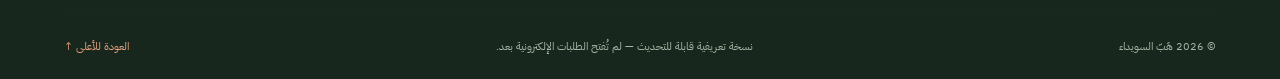
==== commit 1e194f55: "Simplify ecosystem display to logo-and-name lockups" ====
--- a/index.html
+++ b/index.html
@@ -18,7 +18,7 @@
   <link href="https://fonts.googleapis.com/css2?family=Alexandria:wght@500;600;700;800&family=IBM+Plex+Sans+Arabic:wght@400;500;600;700&family=Space+Grotesk:wght@400;500;600;700&display=swap" rel="stylesheet">
   <link rel="stylesheet" href="./assets/styles.css">
   <link rel="stylesheet" href="./assets/mobile-first.css">
-  <link rel="stylesheet" href="./assets/atlas.css?v=20261120-ecosystem-4">
+  <link rel="stylesheet" href="./assets/atlas.css?v=20261120-ecosystem-minimal">
   <link rel="stylesheet" href="./assets/spacing-motion.css">
   <link rel="stylesheet" href="./assets/faq-redesign.css?v=20261120-1">
   <script defer src="./assets/site-config.js"></script>
@@ -113,35 +113,24 @@
 
     <section class="section-shell ecosystem-section" id="ecosystem" aria-labelledby="ecosystem-title">
       <div class="ecosystem-intro">
-        <div><span class="section-index">WHO MAKES IT HAPPEN / 03.5</span>
-          <h2 id="ecosystem-title" data-cms-key="ecosystem.title" data-cms-group="الجهات والأدوار" data-cms-label="عنوان قسم الجهات">وراء الأسبوع<span class="ecosystem-period">.</span></h2>
-        </div>
-        <p data-cms-key="ecosystem.intro" data-cms-group="الجهات والأدوار" data-cms-label="وصف عام للجهات المشاركة">أسبوع التصميم مساحة مشتركة تجمع التنظيم والإبداع والتغطية، ولكل جهة دور واضح.</p>
+        <h2 id="ecosystem-title" data-cms-key="ecosystem.title" data-cms-group="الجهات والأدوار" data-cms-label="عنوان قسم الجهات">وراء الأسبوع<span class="ecosystem-period">.</span></h2>
       </div>
       <div class="ecosystem-roles">
         <article class="ecosystem-role ecosystem-host">
-          <div class="ecosystem-role-top"><span>01 / HOST</span><span data-cms-key="ecosystem.host.role" data-cms-group="الجهات والأدوار" data-cms-label="نوع دور هب">الاستضافة</span></div>
-          <div class="ecosystem-logo ecosystem-logo-hub"><img loading="lazy" decoding="async" src="./assets/brands/hub-sweida.png" alt="الشعار الرسمي لهَبّ السويداء" width="208" height="144"></div>
+          <div class="ecosystem-logo ecosystem-logo-hub"><img loading="lazy" decoding="async" src="./assets/brands/hub-sweida.png" alt="شعار هَبّ السويداء" width="208" height="144"></div>
           <h3 data-cms-key="ecosystem.host.name" data-cms-group="الجهات والأدوار" data-cms-label="اسم الجهة المضيفة">هَبّ السويداء</h3>
-          <p data-cms-key="ecosystem.host.description" data-cms-group="الجهات والأدوار" data-cms-label="شرح دور هب">المكان المضيف لأسبوع التصميم ومساحته الأساسية للأنشطة والمعارض واللقاءات.</p>
         </article>
         <article class="ecosystem-role ecosystem-habaq">
-          <div class="ecosystem-role-top"><span>02 / ORGANIZING</span><span data-cms-key="ecosystem.organizing.role" data-cms-group="الجهات والأدوار" data-cms-label="نوع دور تجمع حبق وحبق ناس">التنظيم</span></div>
-          <div class="ecosystem-logo ecosystem-logo-habaq"><img loading="lazy" decoding="async" src="./assets/brands/habaq-collective.png" alt="الشعار الكامل لتجمّع حبق" width="390" height="184"></div>
+          <div class="ecosystem-logo ecosystem-logo-habaq"><img loading="lazy" decoding="async" src="./assets/brands/habaq-collective.png" alt="شعار تجمّع حبق" width="390" height="184"></div>
           <h3 data-cms-key="ecosystem.habaq.name" data-cms-group="الجهات والأدوار" data-cms-label="اسم تجمع حبق">تجمّع حبق</h3>
-          <p data-cms-key="ecosystem.organizing.description" data-cms-group="الجهات والأدوار" data-cms-label="شرح جهة التنظيم">من تنظيم تجمّع حبق، عبر مشروع حبق ناس المعني بالعمل المجتمعي والمشاركة.</p>
         </article>
         <article class="ecosystem-role ecosystem-nas">
-          <div class="ecosystem-role-top"><span>03 / ORGANIZING</span><span>التنظيم المجتمعي</span></div>
-          <div class="ecosystem-logo ecosystem-logo-nas"><img loading="lazy" decoding="async" src="./assets/brands/habaq-nas.png" alt="شعار مشروع حبق ناس" width="346" height="210"></div>
+          <div class="ecosystem-logo ecosystem-logo-nas"><img loading="lazy" decoding="async" src="./assets/brands/habaq-nas.png" alt="شعار حبق ناس" width="346" height="210"></div>
           <h3 data-cms-key="ecosystem.nas.name" data-cms-group="الجهات والأدوار" data-cms-label="اسم مشروع حبق ناس">حبق ناس</h3>
-          <p>مشروع تجمّع حبق المعني بالعمل المجتمعي وإشراك الناس في تصميم الأنشطة وتنفيذها.</p>
         </article>
         <article class="ecosystem-role ecosystem-media">
-          <div class="ecosystem-role-top"><span>04 / MEDIA</span><span data-cms-key="ecosystem.media.role" data-cms-group="الجهات والأدوار" data-cms-label="نوع دور حبق ميديا">التغطية الإعلامية</span></div>
-          <div class="ecosystem-logo ecosystem-logo-media"><img loading="lazy" decoding="async" src="./assets/brands/habaq-media.png" alt="شعار حرف الحاء الخاص بحبق ميديا" width="340" height="143"></div>
+          <div class="ecosystem-logo ecosystem-logo-media"><img loading="lazy" decoding="async" src="./assets/brands/habaq-media.png" alt="شعار حبق ميديا" width="340" height="143"></div>
           <h3 data-cms-key="ecosystem.media.name" data-cms-group="الجهات والأدوار" data-cms-label="اسم حبق ميديا">حبق ميديا</h3>
-          <p data-cms-key="ecosystem.media.description" data-cms-group="الجهات والأدوار" data-cms-label="شرح دور حبق ميديا">تتولى التغطية الإعلامية والتوثيق، مع الحفاظ على استقلالها التحريري.</p>
         </article>
       </div>
     </section>
